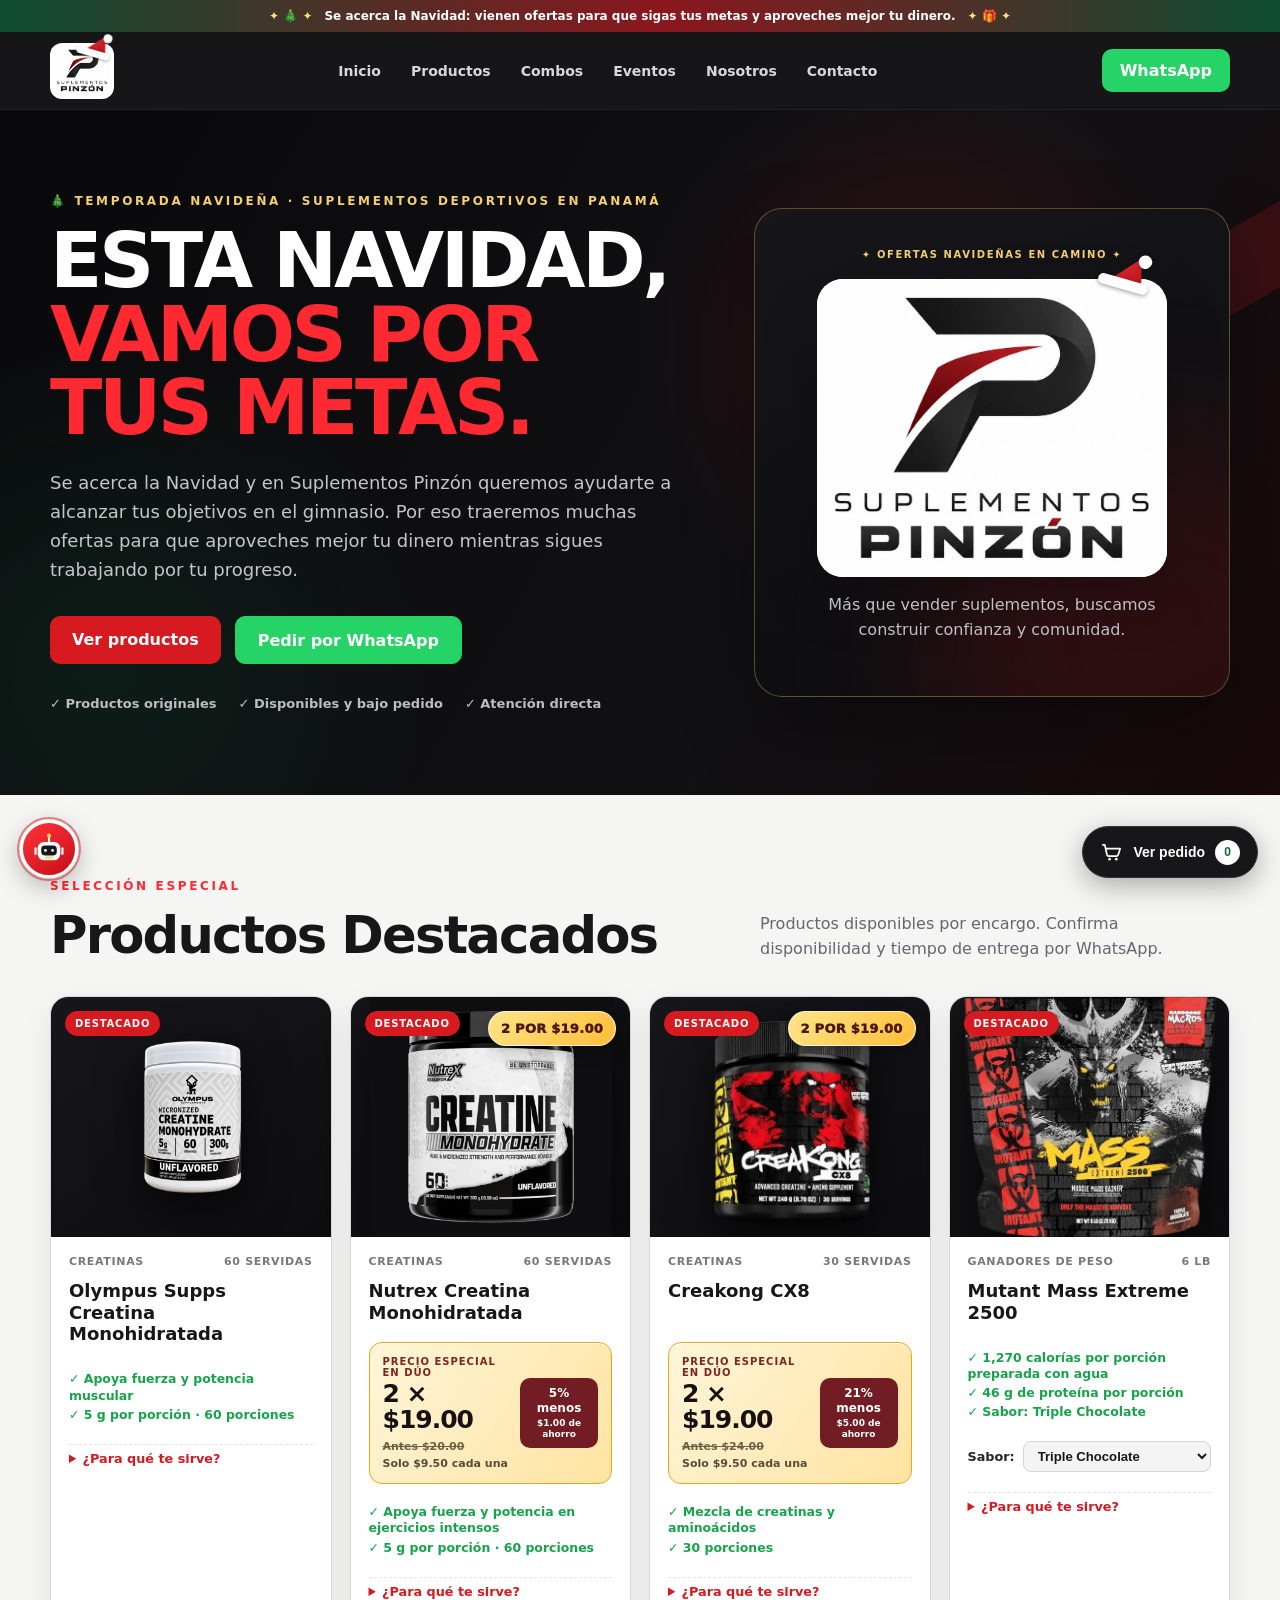
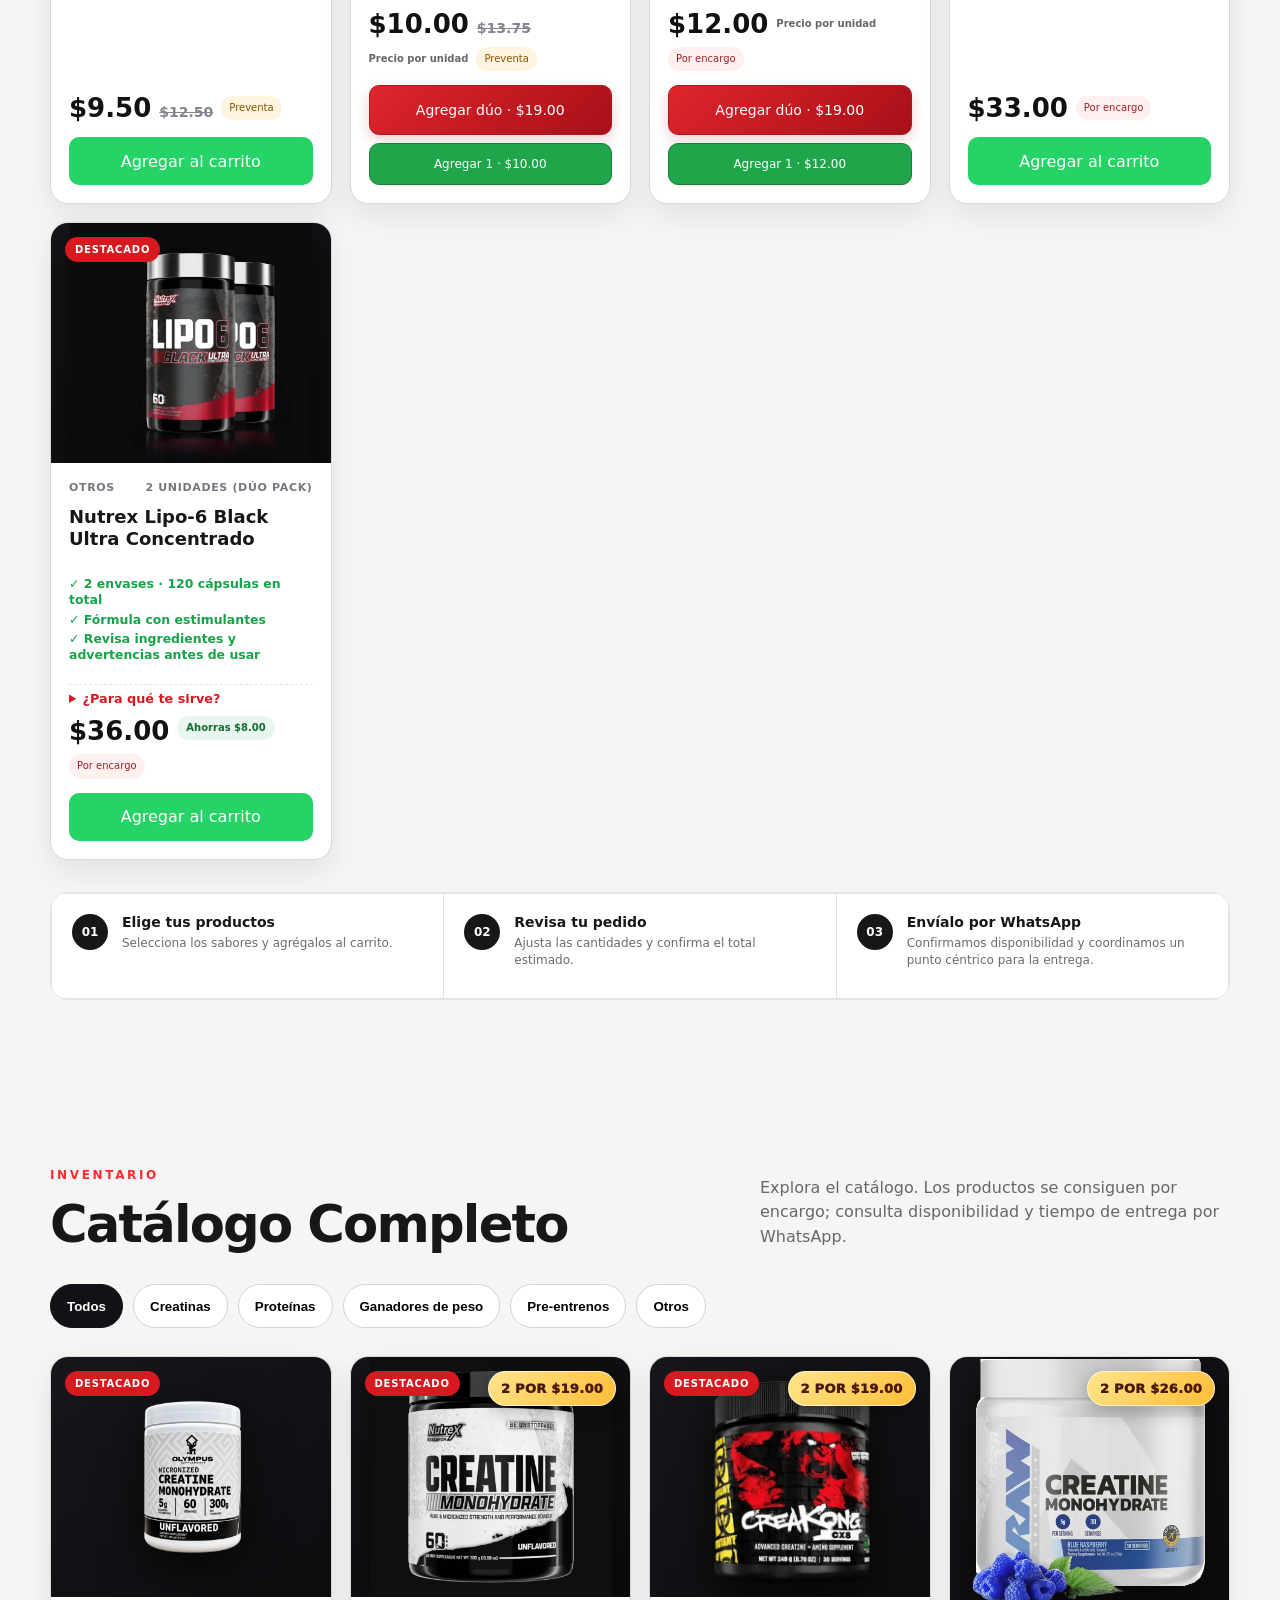
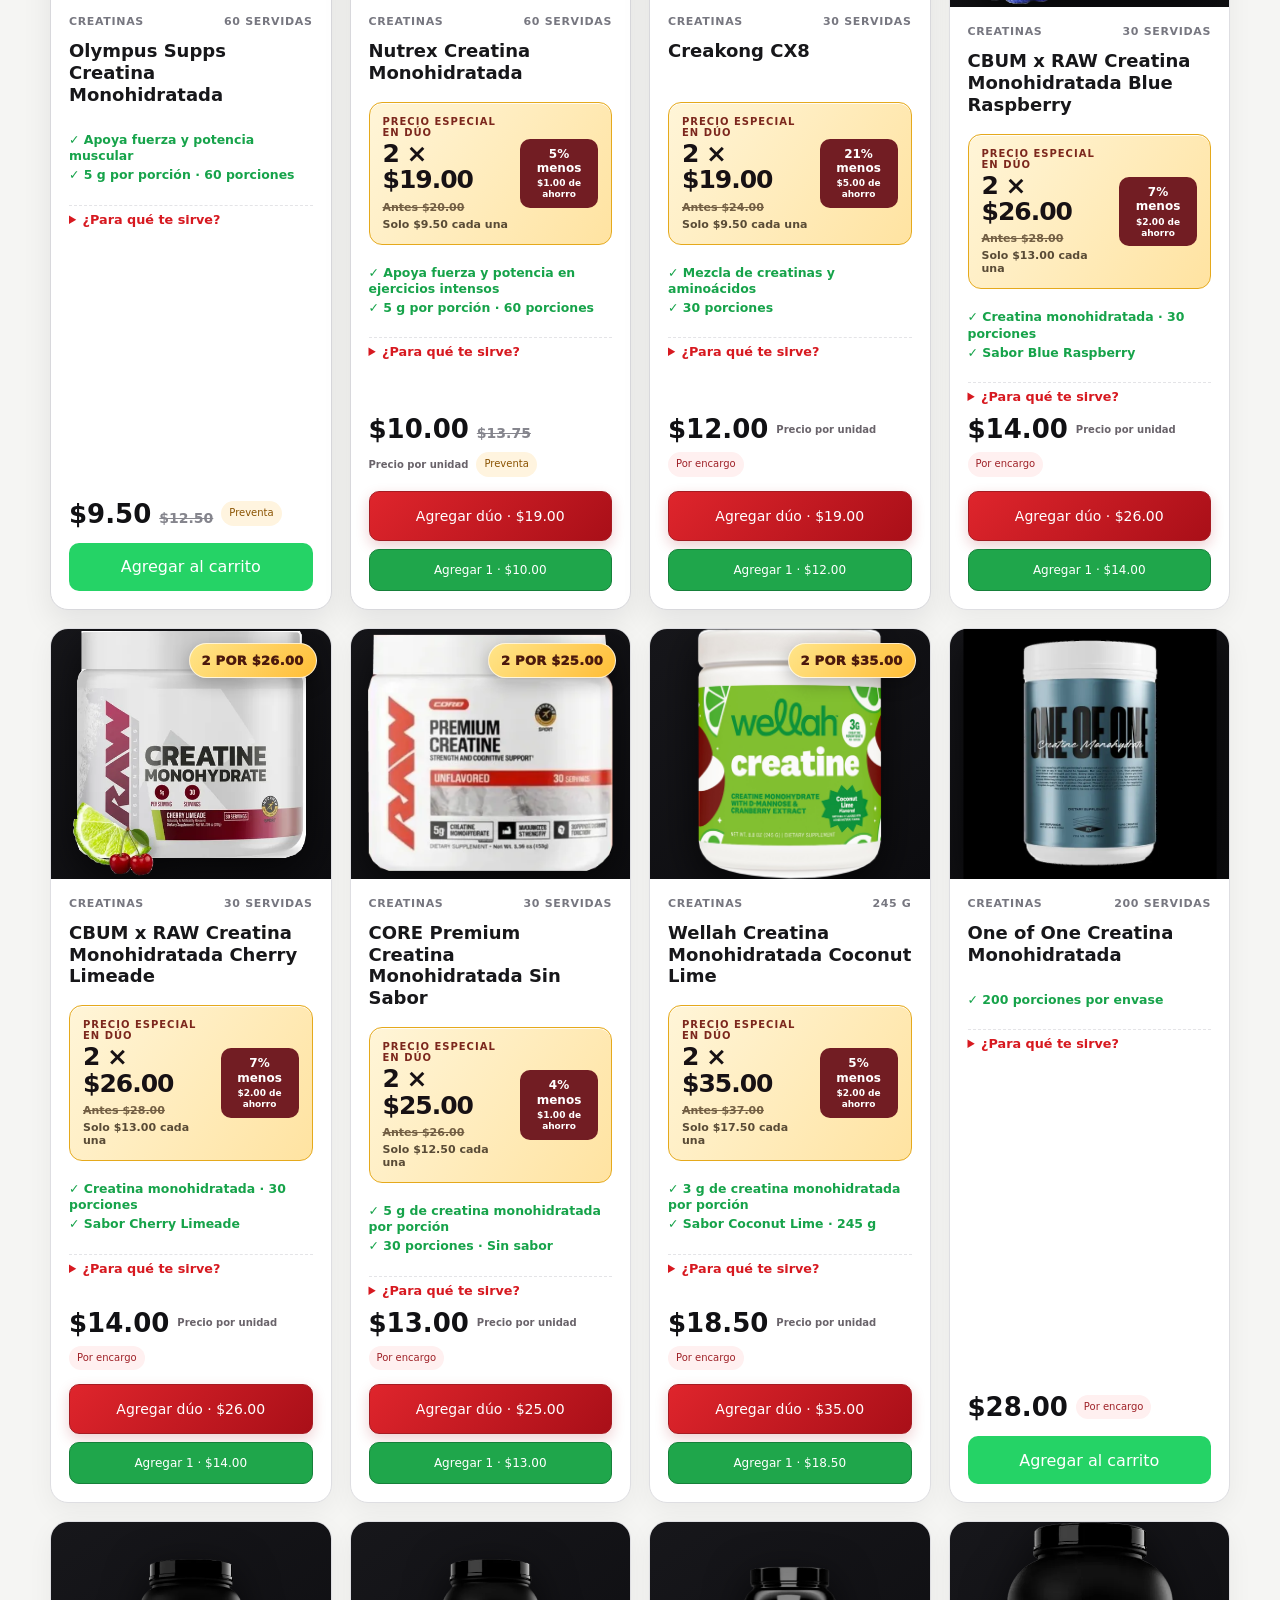
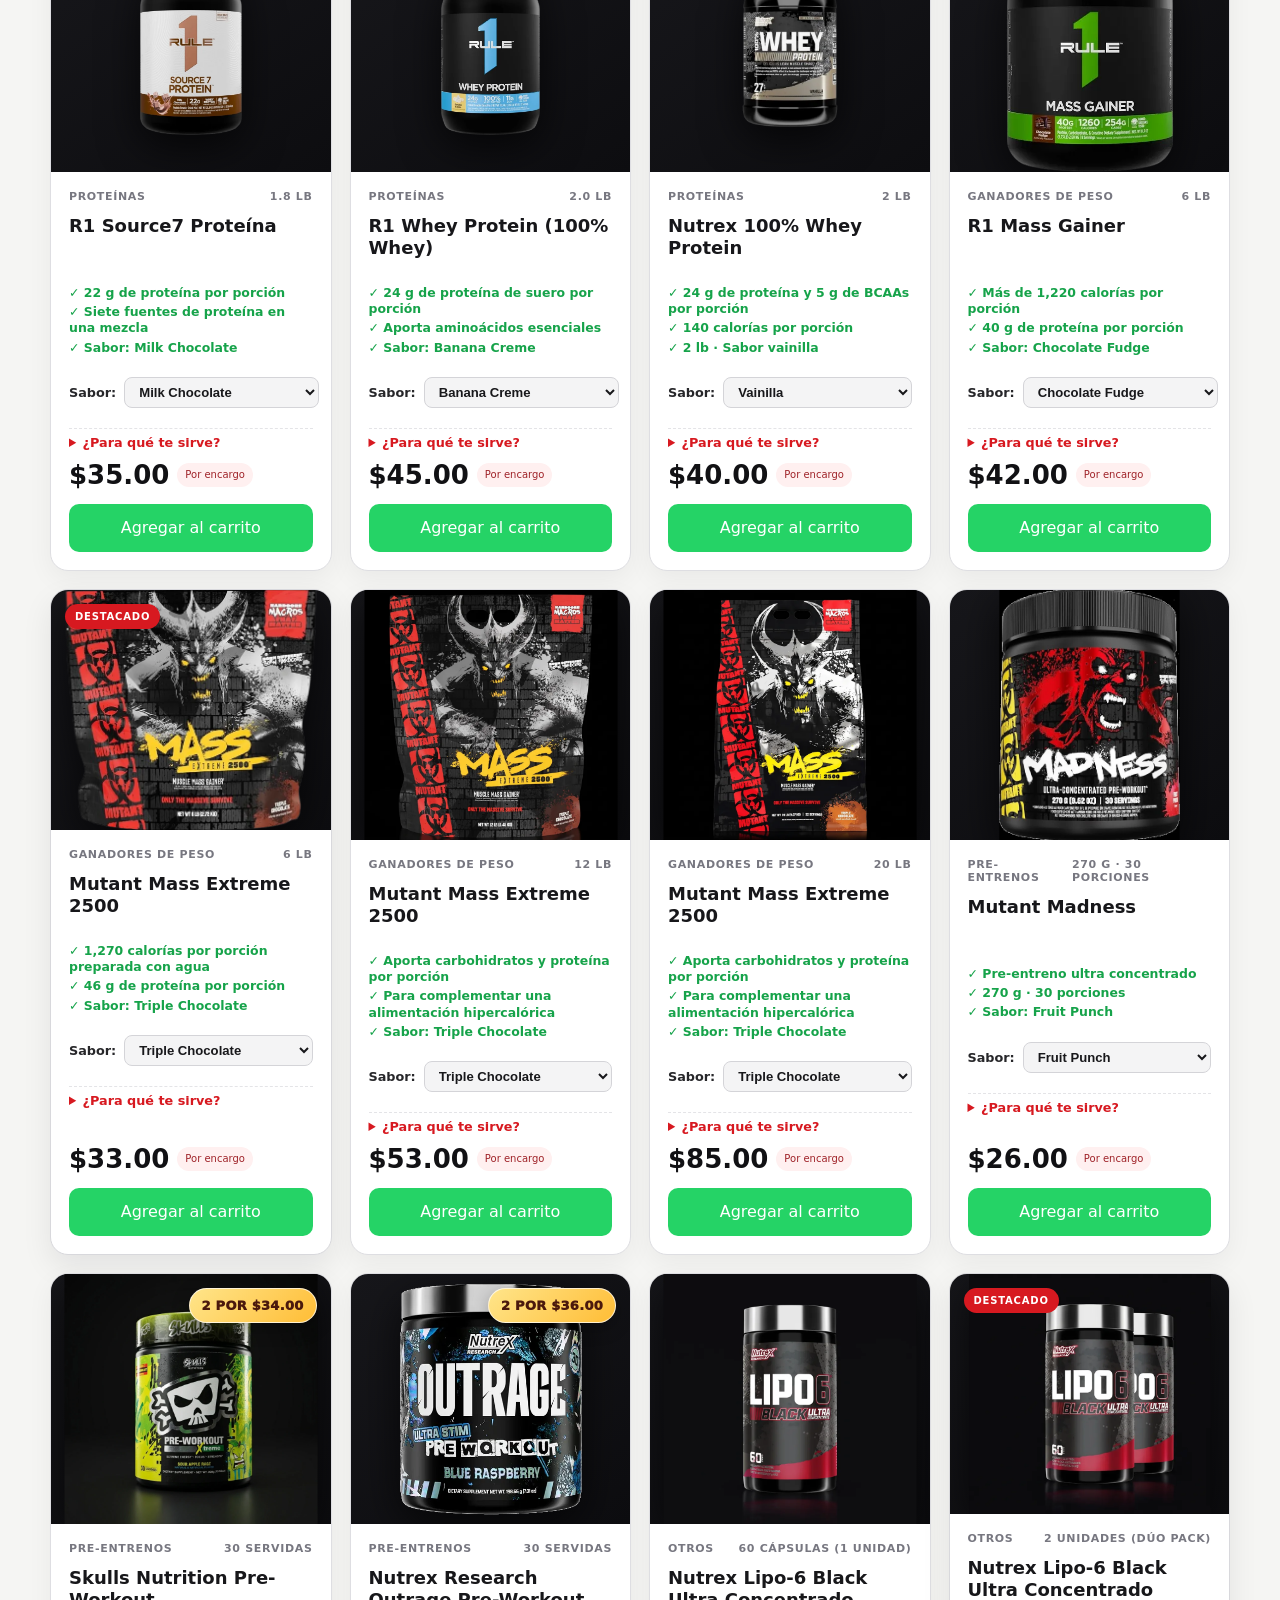
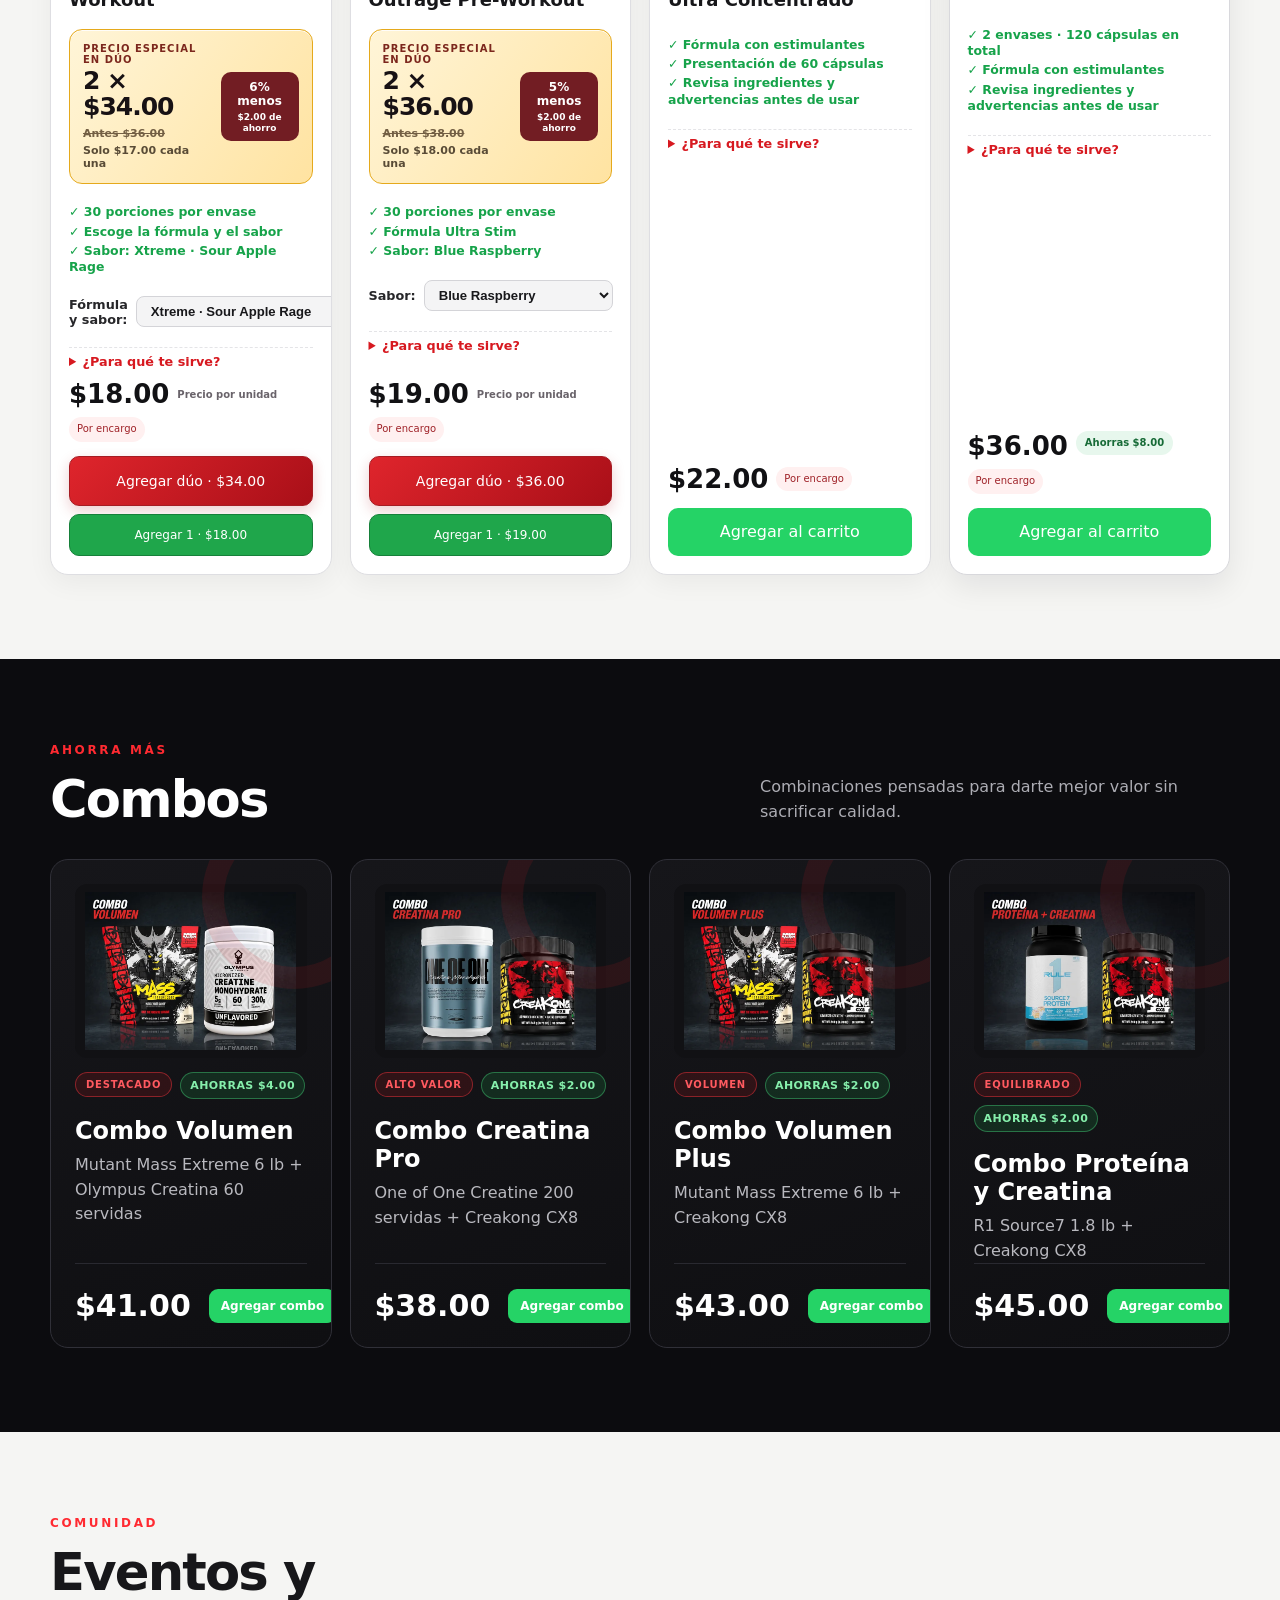
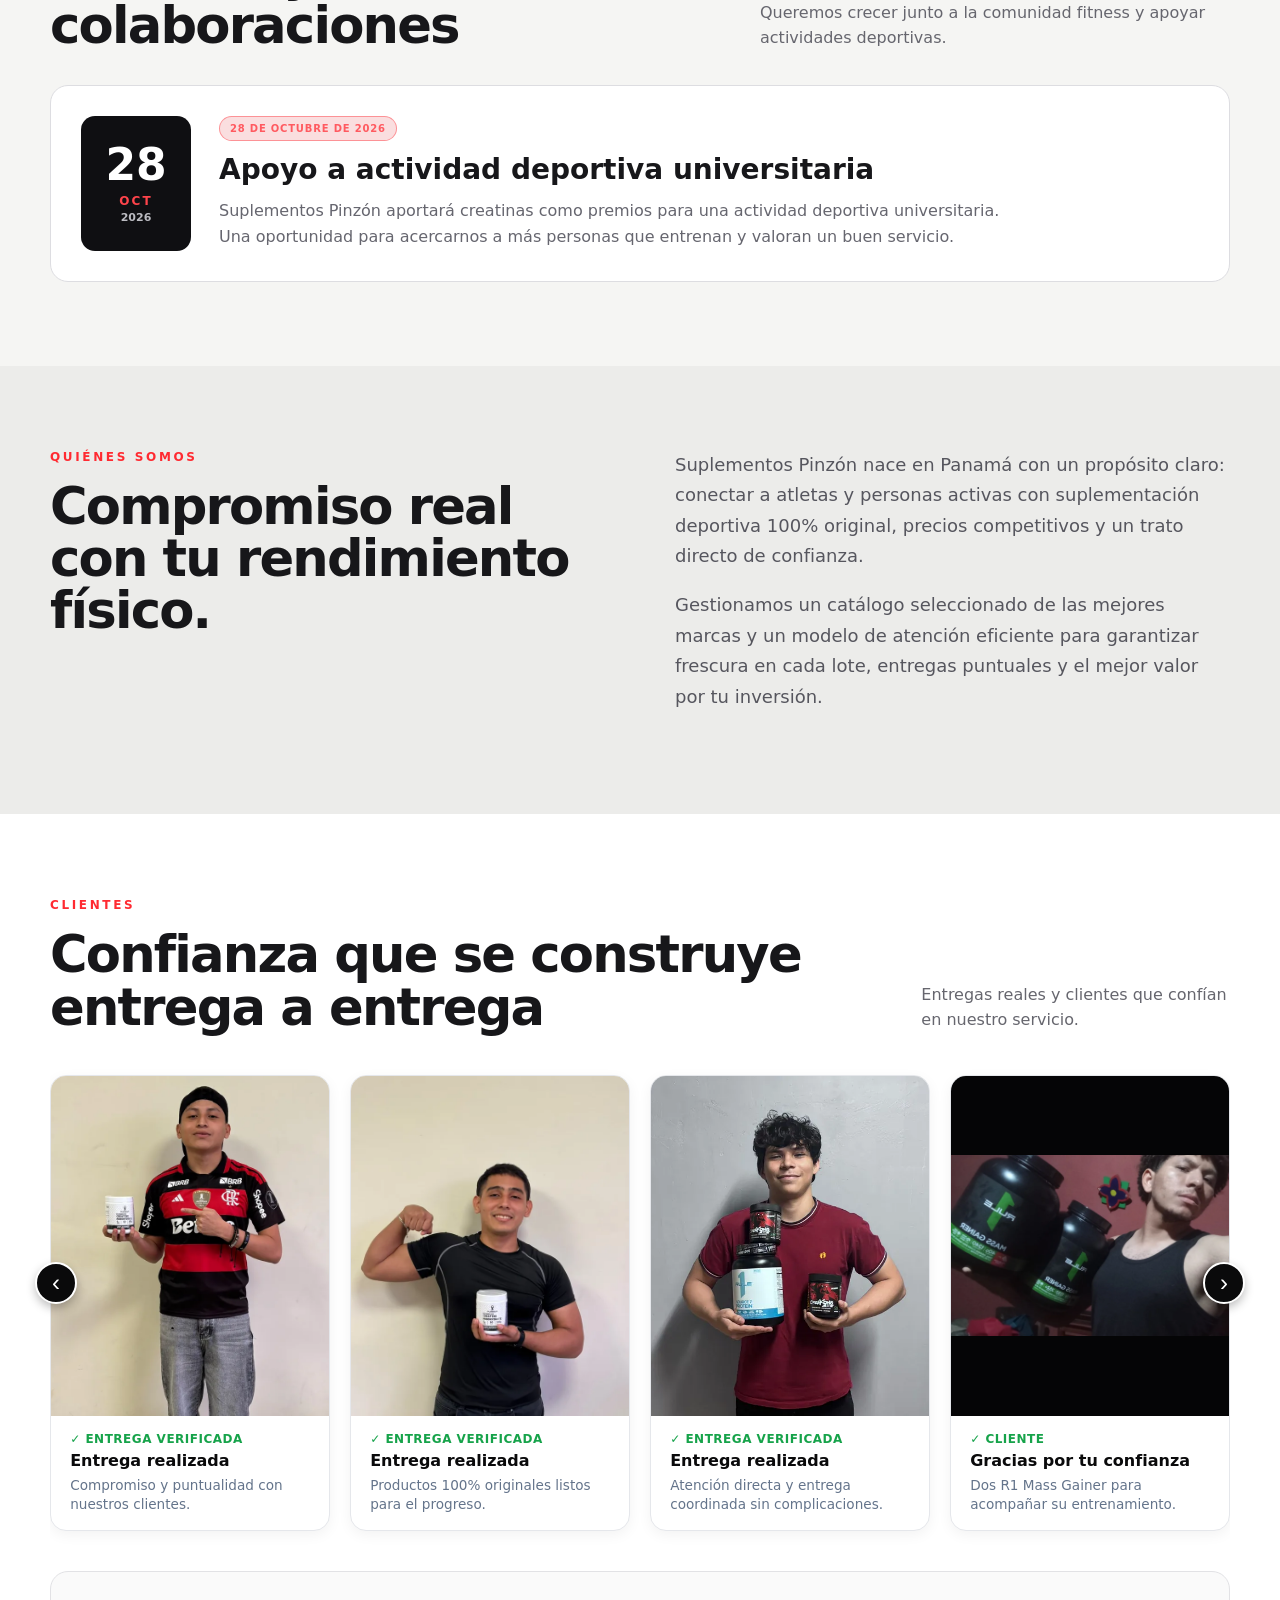
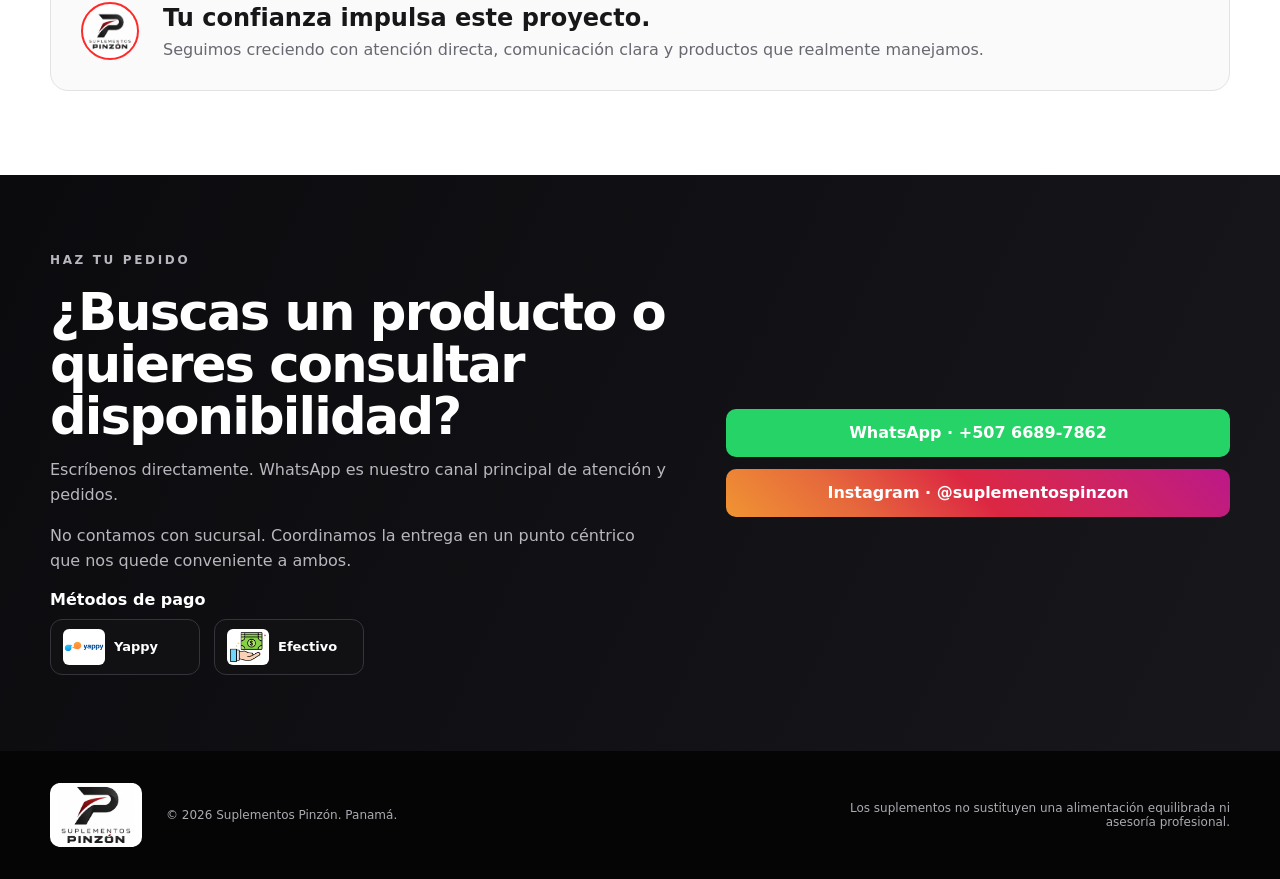
==== index.html @ 30744da6 "Navidad" ====
<!doctype html>
<html lang="es">
<head>
  <meta charset="utf-8" />
  <meta name="viewport" content="width=device-width, initial-scale=1" />
  <meta name="theme-color" content="#73151b" />
  <meta name="description" content="Suplementos Pinzón: creatinas, proteínas, ganadores de peso y suplementos deportivos en Panamá. Productos originales, disponibles y bajo pedido." />
  <title>Suplementos Pinzón | Panamá</title>
  <link rel="stylesheet" href="styles.css?v=71" />
</head>
<body>
  <div class="holiday-announcement">
    <span class="holiday-ornament" aria-hidden="true">✦ 🎄 ✦</span>
    <span>Se acerca la Navidad: vienen ofertas para que sigas tus metas y aproveches mejor tu dinero.</span>
    <span class="holiday-ornament" aria-hidden="true">✦ 🎁 ✦</span>
  </div>
  <header class="site-header">
    <a class="brand brand-logo" href="#inicio" aria-label="Suplementos Pinzón">
      <img src="assets/logo.webp" alt="Suplementos Pinzón" />
      <span class="santa-hat" aria-hidden="true"><span class="santa-hat-pom"></span></span>
    </a>
    <button class="menu-btn" id="menuBtn" aria-label="Abrir menú" aria-expanded="false">☰</button>
    <nav id="navMenu" class="nav-menu" aria-label="Navegación principal">
      <a href="#inicio">Inicio</a>
      <a href="#productos">Productos</a>
      <a href="#combos">Combos</a>
      <a href="#eventos">Eventos</a>
      <a href="#nosotros">Nosotros</a>
      <a href="#contacto">Contacto</a>
    </nav>
    <a class="header-cta" href="https://wa.me/50766897862?text=Hola%2C%20vi%20Suplementos%20Pinz%C3%B3n%20y%20quiero%20consultar%20disponibilidad%20y%20precios." target="_blank" rel="noopener">WhatsApp</a>
  </header>
  <button class="cart-fab" id="cartOpenBtn" type="button" aria-haspopup="dialog" aria-controls="cartDialog">
    <svg class="cart-icon" viewBox="0 0 24 24" aria-hidden="true" focusable="false">
      <path d="M3 4h2l2.2 10.1a2 2 0 0 0 2 1.6h7.9a2 2 0 0 0 1.9-1.4L21 8H6" fill="none" stroke="currentColor" stroke-width="1.8" stroke-linecap="round" stroke-linejoin="round"/>
      <circle cx="10" cy="19" r="1.4" fill="currentColor"/>
      <circle cx="17" cy="19" r="1.4" fill="currentColor"/>
    </svg>
    <span>Ver pedido</span>
    <span class="cart-count" id="cartCount" aria-live="polite">0</span>
  </button>
  <div class="welcome-bot" id="welcomeBot">
    <button class="welcome-bot-toggle" id="welcomeBotToggle" type="button" aria-label="Abrir saludo de Pinzón Bot" aria-controls="welcomeBotMessage" aria-expanded="false">
      <svg viewBox="0 0 48 48" aria-hidden="true" focusable="false">
        <path d="M24 7v6" fill="none" stroke="currentColor" stroke-width="3" stroke-linecap="round"/>
        <circle cx="24" cy="5" r="3" fill="#ffd64a"/>
        <rect x="8" y="14" width="32" height="26" rx="9" fill="currentColor"/>
        <rect x="13" y="19" width="22" height="14" rx="5" fill="#17171a"/>
        <circle cx="19" cy="26" r="2" fill="#fff"/>
        <circle cx="29" cy="26" r="2" fill="#fff"/>
        <path d="M19 36h10" fill="none" stroke="#ffd64a" stroke-width="2.5" stroke-linecap="round"/>
        <path d="M5 23v8M43 23v8" fill="none" stroke="currentColor" stroke-width="3" stroke-linecap="round"/>
      </svg>
    </button>
    <section class="welcome-bot-message" id="welcomeBotMessage" aria-labelledby="welcomeBotTitle" hidden>
      <button class="welcome-bot-close" id="welcomeBotClose" type="button" aria-label="Cerrar saludo">×</button>
      <p class="welcome-bot-label">Pinzón Bot · En línea</p>
      <div class="welcome-bot-conversation" id="welcomeBotConversation" aria-live="polite">
        <div id="welcomeBotIntro">
          <h2 id="welcomeBotTitle">¡Hola! Viniste al lugar indicado 🔥</h2>
          <p class="welcome-bot-question">¿Cuál es tu objetivo o qué suplemento te llama la atención?</p>
          <div class="welcome-bot-options" role="group" aria-label="Elige tu objetivo o el suplemento que te interesa">
            <button type="button" data-bot-category="Creatinas">⚡ Creatina Monohidratada</button>
            <button type="button" data-bot-category="Ganadores de peso">📈 Ganador de Peso</button>
            <button type="button" data-bot-category="Pre-entrenos">💥 Pre-Entreno</button>
            <button type="button" data-bot-category="Otros">🔥 Quemadores de Grasa</button>
            <button type="button" data-bot-category="Combos">📦 Combos / Promos</button>
          </div>
        </div>
        <div class="welcome-bot-answer" id="welcomeBotAnswer" hidden>
          <p class="welcome-bot-feedback" id="welcomeBotFeedback"></p>
          <div class="welcome-bot-recommendation">
            <span>RECOMENDACIÓN</span>
            <h3 id="welcomeBotProductName"></h3>
            <p id="welcomeBotProductSpecs"></p>
          </div>
          <button class="welcome-bot-cta" id="welcomeBotCta" type="button">Ver producto en catálogo</button>
          <a class="welcome-bot-secondary" id="welcomeBotWhatsapp" href="#" target="_blank" rel="noopener noreferrer">💬 Consultar asesoría por WhatsApp</a>
          <button class="welcome-bot-restart" id="welcomeBotRestart" type="button">← Elegir otra opción</button>
        </div>
      </div>
    </section>
  </div>

  <main>
    <section class="hero" id="inicio">
      <div class="hero-copy">
        <p class="eyebrow holiday-eyebrow">🎄 TEMPORADA NAVIDEÑA · SUPLEMENTOS DEPORTIVOS EN PANAMÁ</p>
        <h1>Esta Navidad, <span>vamos por tus metas.</span></h1>
        <p class="hero-text">Se acerca la Navidad y en Suplementos Pinzón queremos ayudarte a alcanzar tus objetivos en el gimnasio. Por eso traeremos muchas ofertas para que aproveches mejor tu dinero mientras sigues trabajando por tu progreso.</p>
        <div class="hero-actions">
          <a class="btn btn-primary" href="#productos">Ver productos</a>
          <a class="btn btn-secondary" href="https://wa.me/50766897862?text=Hola%2C%20vi%20Suplementos%20Pinz%C3%B3n%20y%20quiero%20consultar%20disponibilidad%20y%20precios." target="_blank" rel="noopener">Pedir por WhatsApp</a>
        </div>
        <div class="trust-row">
          <span>✓ Productos originales</span>
          <span>✓ Disponibles y bajo pedido</span>
          <span>✓ Atención directa</span>
        </div>
      </div>
      <div class="hero-card" aria-label="Identidad de Suplementos Pinzón">
        <div class="hero-glow"></div>
        <p class="holiday-card-badge">✦ OFERTAS NAVIDEÑAS EN CAMINO ✦</p>
        <div class="hero-logo-wrap">
          <img class="hero-logo" src="assets/logo.webp" alt="Logo oficial de Suplementos Pinzón" />
          <span class="santa-hat santa-hat--hero" aria-hidden="true"><span class="santa-hat-pom"></span></span>
        </div>
        <p>Más que vender suplementos, buscamos construir confianza y comunidad.</p>
      </div>
    </section>

    <section class="section" id="productos">
      <div class="section-head">
        <div>
          <p class="eyebrow">SELECCIÓN ESPECIAL</p>
          <h2>Productos Destacados</h2>
        </div>
        <p>Productos disponibles por encargo. Confirma disponibilidad y tiempo de entrega por WhatsApp.</p>
      </div>
      <div class="product-grid" id="featuredProductGrid" aria-label="Productos destacados"></div>
      <ol class="purchase-guide" aria-label="Cómo hacer un pedido">
        <li>
          <span>01</span>
          <div><strong>Elige tus productos</strong><small>Selecciona los sabores y agrégalos al carrito.</small></div>
        </li>
        <li>
          <span>02</span>
          <div><strong>Revisa tu pedido</strong><small>Ajusta las cantidades y confirma el total estimado.</small></div>
        </li>
        <li>
          <span>03</span>
          <div><strong>Envíalo por WhatsApp</strong><small>Confirmamos disponibilidad y coordinamos un punto céntrico para la entrega.</small></div>
        </li>
      </ol>
    </section>

    <section class="section" id="catalogo">
      <div class="section-head">
        <div>
          <p class="eyebrow">INVENTARIO</p>
          <h2>Catálogo Completo</h2>
        </div>
        <p>Explora el catálogo. Los productos se consiguen por encargo; consulta disponibilidad y tiempo de entrega por WhatsApp.</p>
      </div>
      <div class="filters" id="filters" aria-label="Filtros de productos"></div>
      <div class="product-grid" id="productGrid"></div>
    </section>

    <section class="section section-dark" id="combos">
      <div class="section-head light">
        <div>
          <p class="eyebrow">AHORRA MÁS</p>
          <h2>Combos</h2>
        </div>
        <p>Combinaciones pensadas para darte mejor valor sin sacrificar calidad.</p>
      </div>
      <div class="combo-grid" id="comboGrid"></div>
    </section>

    <section class="section" id="eventos">
      <div class="section-head">
        <div>
          <p class="eyebrow">COMUNIDAD</p>
          <h2>Eventos y colaboraciones</h2>
        </div>
        <p>Queremos crecer junto a la comunidad fitness y apoyar actividades deportivas.</p>
      </div>
      <article class="event-card">
        <time class="event-date" datetime="2026-10-28"><strong>28</strong><span>OCT</span><small>2026</small></time>
        <div>
          <span class="tag">28 de octubre de 2026</span>
          <h3>Apoyo a actividad deportiva universitaria</h3>
          <p>Suplementos Pinzón aportará creatinas como premios para una actividad deportiva universitaria. Una oportunidad para acercarnos a más personas que entrenan y valoran un buen servicio.</p>
        </div>
      </article>
    </section>

    <section class="section section-split" id="nosotros">
      <div>
        <p class="eyebrow">QUIÉNES SOMOS</p>
        <h2>Compromiso real con tu rendimiento físico.</h2>
      </div>
      <div class="about-copy">
        <p>Suplementos Pinzón nace en Panamá con un propósito claro: conectar a atletas y personas activas con suplementación deportiva 100% original, precios competitivos y un trato directo de confianza.</p>
        <p>Gestionamos un catálogo seleccionado de las mejores marcas y un modelo de atención eficiente para garantizar frescura en cada lote, entregas puntuales y el mejor valor por tu inversión.</p>
      </div>
    </section>

    <!-- SECCIÓN CLIENTES CON CARRUSEL -->
    <section class="section clients-section" id="clientes">
      <div class="section-head">
        <div>
          <p class="eyebrow">CLIENTES</p>
          <h2>Confianza que se construye entrega a entrega</h2>
        </div>
        <p>Entregas reales y clientes que confían en nuestro servicio.</p>
      </div>

      <div class="carousel-wrapper">
        <button class="carousel-nav-btn prev" id="prevClientBtn" aria-label="Anterior">‹</button>
        
        <div class="carousel-track" id="clientsTrack">
          <!-- Tarjeta 1 -->
          <article class="client-card">
            <div class="client-card-img">
              <img src="assets/optimized/clientes/chanap.webp" alt="Entrega a cliente" loading="lazy" decoding="async" />
            </div>
            <div class="client-card-content">
              <span class="client-verified">✓ Entrega verificada</span>
              <p class="client-name">Entrega realizada</p>
              <p class="client-caption">Compromiso y puntualidad con nuestros clientes.</p>
            </div>
          </article>

          <!-- Tarjeta 2 -->
          <article class="client-card">
            <div class="client-card-img">
              <img src="assets/optimized/clientes/cans.webp" alt="Entrega a cliente" loading="lazy" decoding="async" />
            </div>
            <div class="client-card-content">
              <span class="client-verified">✓ Entrega verificada</span>
              <p class="client-name">Entrega realizada</p>
              <p class="client-caption">Productos 100% originales listos para el progreso.</p>
            </div>
          </article>

          <!-- Tarjeta 3 -->
          <article class="client-card">
            <div class="client-card-img">
              <img src="assets/optimized/clientes/ricard.webp" alt="Entrega a cliente" loading="lazy" decoding="async" />
            </div>
            <div class="client-card-content">
              <span class="client-verified">✓ Entrega verificada</span>
              <p class="client-name">Entrega realizada</p>
              <p class="client-caption">Atención directa y entrega coordinada sin complicaciones.</p>
            </div>
          </article>

          <article class="client-card">
            <div class="client-card-img client-card-img--landscape">
              <img src="assets/optimized/clientes/cliente-r1-mass-gainer.webp" alt="Cliente mostrando dos envases de R1 Mass Gainer" loading="lazy" decoding="async" />
            </div>
            <div class="client-card-content">
              <span class="client-verified">✓ Cliente</span>
              <p class="client-name">Gracias por tu confianza</p>
              <p class="client-caption">Dos R1 Mass Gainer para acompañar su entrenamiento.</p>
            </div>
          </article>

          <article class="client-card">
            <div class="client-card-img">
              <img src="assets/optimized/clientes/cliente-creatina.webp" alt="Cliente sosteniendo un envase de creatina monohidratada" loading="lazy" decoding="async" />
            </div>
            <div class="client-card-content">
              <span class="client-verified">✓ Cliente</span>
              <p class="client-name">Gracias por tu confianza</p>
              <p class="client-caption">Nutrex 60 serv entregada ✅📦</p>
            </div>
          </article>

          <article class="client-card">
            <div class="client-card-img">
              <img src="assets/optimized/clientes/cliente-entrega-2026-01.jpg" alt="Cliente mostrando su suplemento de creatina" loading="lazy" decoding="async" />
            </div>
            <div class="client-card-content">
              <span class="client-verified">✓ Cliente</span>
              <p class="client-name">Gracias por tu confianza</p>
              <p class="client-caption">Un suplemento más para acompañar su entrenamiento.</p>
            </div>
          </article>

          <article class="client-card">
            <div class="client-card-img">
              <img src="assets/optimized/clientes/cliente-entrega-2026-02.jpg" alt="Cliente mostrando su envase de creatina monohidratada" loading="lazy" decoding="async" />
            </div>
            <div class="client-card-content">
              <span class="client-verified">✓ Cliente</span>
              <p class="client-name">Gracias por tu confianza</p>
              <p class="client-caption">Seguimos creciendo entrega a entrega.</p>
            </div>
          </article>

          <article class="client-card">
            <div class="client-card-img">
              <img src="assets/optimized/clientes/cliente-entrega-2026-03.jpg" alt="Cliente mostrando dos envases de suplemento" loading="lazy" decoding="async" />
            </div>
            <div class="client-card-content">
              <span class="client-verified">✓ Cliente</span>
              <p class="client-name">Gracias por tu confianza</p>
              <p class="client-caption">Entrega realizada con éxito.</p>
            </div>
          </article>

          <article class="client-card">
            <div class="client-card-img">
              <img src="assets/optimized/clientes/cliente-entrega-2026-04.jpg" alt="Cliente mostrando un envase de creatina" loading="lazy" decoding="async" />
            </div>
            <div class="client-card-content">
              <span class="client-verified">✓ Cliente</span>
              <p class="client-name">Gracias por tu confianza</p>
              <p class="client-caption">Un paso más hacia sus objetivos de entrenamiento.</p>
            </div>
          </article>
        </div>

        <button class="carousel-nav-btn next" id="nextClientBtn" aria-label="Siguiente">›</button>
      </div>

      <div class="client-placeholder" style="margin-top: 1.5rem;">
        <div style="width: 58px; height: 58px; min-width: 58px; max-width: 58px; border-radius: 50%; border: 2px solid #ff2a2a; background: #ffffff; display: flex; align-items: center; justify-content: center; overflow: hidden; flex-shrink: 0; box-sizing: border-box;">
          <img src="assets/logo.webp" alt="Logo" style="width: 100%; height: 100%; object-fit: contain; padding: 4px; display: block;">
        </div>
        <div>
          <h3>Tu confianza impulsa este proyecto.</h3>
          <p>Seguimos creciendo con atención directa, comunicación clara y productos que realmente manejamos.</p>
        </div>
      </div>
    </section>

    <section class="contact-section" id="contacto">
      <div>
        <p class="eyebrow">HAZ TU PEDIDO</p>
        <h2>¿Buscas un producto o quieres consultar disponibilidad?</h2>
        <p>Escríbenos directamente. WhatsApp es nuestro canal principal de atención y pedidos.</p>
        <p class="delivery-info">No contamos con sucursal. Coordinamos la entrega en un punto céntrico que nos quede conveniente a ambos.</p>
        <div class="payment-methods">
          <strong>Métodos de pago</strong>
          <div class="payment-method-list">
            <div class="payment-method">
              <img src="assets/optimized/pagos/yappy.webp" alt="Yappy" loading="lazy" decoding="async" />
              <span>Yappy</span>
            </div>
            <div class="payment-method">
              <img src="assets/optimized/pagos/efectivo.webp" alt="Efectivo" loading="lazy" decoding="async" />
              <span>Efectivo</span>
            </div>
          </div>
        </div>
      </div>
      <div class="contact-actions">
        <a class="btn btn-whatsapp" href="https://wa.me/50766897862?text=Hola%2C%20vi%20Suplementos%20Pinz%C3%B3n%20y%20quiero%20consultar%20disponibilidad%20y%20precios." target="_blank" rel="noopener">WhatsApp · +507 6689-7862</a>
        <a class="btn btn-instagram" href="https://www.instagram.com/suplementospinzon/" target="_blank" rel="noopener">Instagram · @suplementospinzon</a>
      </div>
    </section>
  </main>

  <dialog class="cart-dialog" id="cartDialog" aria-labelledby="cartTitle">
    <div class="cart-panel">
      <header class="cart-header">
        <div>
          <p class="eyebrow">TU COMPRA</p>
          <h2 id="cartTitle">Arma tu pedido</h2>
        </div>
        <button class="cart-close" id="cartCloseBtn" type="button" aria-label="Cerrar carrito">×</button>
      </header>
      <div class="cart-items" id="cartItems" aria-live="polite"></div>
      <footer class="cart-footer">
        <div class="cart-total-row">
          <span>Total estimado</span>
          <strong id="cartTotal">$0.00</strong>
        </div>
        <p>La disponibilidad y entrega se confirman por WhatsApp.</p>
        <a class="cart-checkout" id="cartCheckout" target="_blank" rel="noopener noreferrer" aria-disabled="true" tabindex="-1">Enviar pedido por WhatsApp</a>
      </footer>
    </div>
  </dialog>

  <footer>
    <img class="footer-logo" src="assets/logo.webp" alt="Suplementos Pinzón" />
    <p>© <span id="year"></span> Suplementos Pinzón. Panamá.</p>
    <p class="footer-note">Los suplementos no sustituyen una alimentación equilibrada ni asesoría profesional.</p>
  </footer>

  <script src="data.js?v=76"></script>
  <script src="app.js?v=71"></script>
</body>
</html>
---- styles.css ----
:root{--bg:#09090b;--panel:#111114;--soft:#17171b;--text:#f5f5f5;--muted:#a8a8b0;--red:#d71920;--red2:#ff2a31;--line:#2a2a31;--white:#fff;--max:1180px}
*{box-sizing:border-box}html{scroll-behavior:smooth}body{margin:0;font-family:Inter,ui-sans-serif,system-ui,-apple-system,Segoe UI,Roboto,Arial,sans-serif;background:#f5f5f3;color:#17171a}a{text-decoration:none;color:inherit}img{display:block;max-width:100%}
.site-header{position:sticky;top:0;z-index:50;height:78px;background:rgba(8,8,10,.94);backdrop-filter:blur(14px);border-bottom:1px solid #202026;display:grid;grid-template-columns:auto 1fr auto;align-items:center;gap:28px;padding:0 max(24px,calc((100vw - var(--max))/2))}
.brand{width:132px;height:58px;display:flex;align-items:center;overflow:hidden;border-radius:12px;background:#fff}.brand img{width:100%;height:100%;object-fit:cover}.nav-menu{display:flex;justify-content:center;gap:30px;color:#d8d8dc;font-size:14px;font-weight:700}.nav-menu a{position:relative;padding:10px 0}.nav-menu a:after{content:"";position:absolute;left:0;right:100%;bottom:4px;height:2px;background:var(--red);transition:.2s}.nav-menu a:hover:after{right:0}.header-cta{background:var(--red);color:#fff;font-weight:800;border-radius:10px;padding:12px 18px}.header-cta:hover,.btn-primary:hover{background:#ef242b}.menu-btn{display:none;background:none;border:1px solid #3b3b43;color:#fff;border-radius:8px;padding:8px 10px;font-size:20px}
.hero{min-height:620px;background:radial-gradient(circle at 72% 35%,rgba(215,25,32,.18),transparent 28%),linear-gradient(120deg,#09090b 0%,#111114 62%,#18090b 100%);color:#fff;display:grid;grid-template-columns:1.15fr .85fr;gap:60px;align-items:center;padding:84px max(24px,calc((100vw - var(--max))/2));position:relative;overflow:hidden}.hero:before{content:"";position:absolute;right:-120px;top:-120px;width:420px;height:850px;background:linear-gradient(145deg,transparent 35%,rgba(215,25,32,.18) 35% 43%,transparent 43%);transform:rotate(5deg)}
.hero:before{pointer-events:none;animation:hero-shift 16s ease-in-out infinite alternate}
.eyebrow{font-size:12px;letter-spacing:.22em;font-weight:900;color:var(--red2);margin:0 0 16px}.hero h1{font-size:clamp(46px,6vw,78px);line-height:.96;letter-spacing:-.045em;max-width:820px;margin:0 0 24px;text-transform:uppercase}.hero h1 span{color:var(--red2)}.hero-text{font-size:18px;line-height:1.6;color:#c5c5ca;max-width:650px}.hero-actions{display:flex;gap:14px;flex-wrap:wrap;margin:32px 0}.btn{display:inline-flex;align-items:center;justify-content:center;min-height:48px;padding:0 22px;border-radius:10px;font-weight:900;transition:.2s}.btn-primary{background:var(--red);color:#fff}.btn-secondary{border:1px solid #55555f;color:#fff;background:#0c0c0f}.btn-secondary:hover{border-color:#fff}.trust-row{display:flex;gap:22px;flex-wrap:wrap;color:#bcbcc2;font-size:13px;font-weight:700}
.hero-card{min-height:390px;border:1px solid #2c2c33;border-radius:28px;background:linear-gradient(160deg,#17171b,#0b0b0d);display:flex;flex-direction:column;align-items:center;justify-content:center;padding:38px;position:relative;overflow:hidden;box-shadow:0 30px 70px rgba(0,0,0,.35)}.hero-card img{width:min(360px,78%);border-radius:26px;position:relative;z-index:2}.hero-card p{max-width:420px;text-align:center;color:#bfbfc5;line-height:1.55;position:relative;z-index:2}.hero-glow{position:absolute;width:420px;height:420px;border-radius:50%;background:rgba(215,25,32,.16);filter:blur(70px);right:-120px;bottom:-160px}
.section{padding:84px max(24px,calc((100vw - var(--max))/2))}.section-head{display:flex;align-items:flex-end;justify-content:space-between;gap:40px;margin-bottom:34px}.section-head h2,.section-split h2,.contact-section h2{font-size:clamp(34px,4vw,54px);line-height:1.02;margin:0;letter-spacing:-.035em}.section-head>p{max-width:470px;color:#66666e;line-height:1.55;margin:0}.filters{display:flex;flex-wrap:wrap;gap:10px;margin-bottom:28px}.filter-btn{border:1px solid #d4d4d8;background:#fff;border-radius:999px;padding:10px 16px;font-weight:800;cursor:pointer}.filter-btn.active{background:#121216;color:#fff;border-color:#121216}
.product-grid{display:grid;grid-template-columns:repeat(4,1fr);gap:18px}.product-card{background:#fff;border:1px solid #dedee2;border-radius:18px;overflow:hidden;display:flex;flex-direction:column;transition:.2s;box-shadow:0 8px 26px rgba(0,0,0,.05)}.product-card:hover{transform:translateY(-4px);box-shadow:0 16px 36px rgba(0,0,0,.09)}
.product-info{padding:18px;display:flex;flex-direction:column;flex:1}.product-meta{display:flex;justify-content:space-between;gap:10px;color:#777780;font-size:11px;font-weight:800;text-transform:uppercase;letter-spacing:.06em}.product-info h3{font-size:18px;line-height:1.22;margin:12px 0 18px;min-height:44px}.price-row{display:flex;align-items:flex-end;justify-content:space-between;gap:12px;margin-top:auto;margin-bottom:14px}.price-row strong{font-size:26px;color:#111114}.price-row small{font-size:10px;color:#777780;text-align:right;max-width:110px}.price-values{display:flex;align-items:baseline;flex-wrap:wrap;gap:8px}.price-row .original-price{font-size:14px;font-weight:600;color:#85858d;text-decoration:line-through;white-space:nowrap}

/* BOTONES DE CONSULTA WHATSAPP EN LAS TARJETAS */
.card-btn{background:#25d366;color:#fff;font-weight:800;border-radius:10px;padding:12px 18px;text-align:center;font-size:13px;transition:background .2s,transform .2s;display:block}
.card-btn:hover{background:#1ebc59;transform:translateY(-1px);color:#fff}
.add-to-cart-btn{border:0;font:inherit;cursor:pointer}
.card-btn.add-to-cart-btn{width:100%}
.product-card .card-btn.add-to-cart-btn:disabled{background:#a1a1aa;color:#fff;cursor:not-allowed;opacity:.78;transform:none}
.combo-bottom .add-to-cart-btn{padding:10px 12px;border-radius:9px;background:#25d366;color:#fff;font-size:12px;font-weight:800;white-space:nowrap}
.combo-bottom .add-to-cart-btn:hover{background:#1ebc59}

.cart-fab{position:fixed;right:22px;bottom:22px;z-index:60;display:flex;align-items:center;gap:10px;min-height:52px;padding:0 17px;border:1px solid #34343b;border-radius:999px;background:#17171a;color:#fff;font-size:14px;font-weight:900;box-shadow:0 8px 28px rgba(0,0,0,.3);cursor:pointer;transition:transform .2s,background .2s,border-color .2s}
.cart-fab:hover{background:#29292f;border-color:#55555f;transform:translateY(-2px)}
.cart-fab.is-updated{animation:cart-pop .38s cubic-bezier(.2,.8,.2,1)}
.cart-icon{width:23px;height:23px;flex:0 0 23px}
.cart-fab:hover .cart-icon,.cart-fab.is-updated .cart-icon{animation:cart-icon-move .55s ease-in-out}
.cart-count{display:grid;place-items:center;min-width:25px;height:25px;padding:0 6px;border-radius:999px;background:#fff;color:#146b35;font-size:12px}

.welcome-bot{position:fixed;left:20px;bottom:22px;z-index:59;display:flex;align-items:flex-end;gap:12px}
.welcome-bot-toggle{position:relative;display:grid;place-items:center;width:58px;height:58px;flex:0 0 58px;border:3px solid #fff;border-radius:50%;background:linear-gradient(145deg,#ff343a,#c60e16);color:#fff;box-shadow:0 8px 26px rgba(0,0,0,.28);cursor:pointer;transition:transform .2s ease,box-shadow .2s ease}
.welcome-bot-toggle:hover{transform:translateY(-3px) rotate(-5deg);box-shadow:0 12px 30px rgba(0,0,0,.32)}
.welcome-bot-toggle svg{width:34px;height:34px}
.welcome-bot-toggle::after{position:absolute;inset:-6px;border:2px solid rgba(215,25,32,.5);border-radius:50%;content:"";animation:bot-pulse 2.4s ease-out infinite}
.welcome-bot-message{position:relative;width:min(340px,calc(100vw - 112px));max-height:min(72vh,560px);overflow-y:auto;overscroll-behavior:contain;margin-bottom:68px;padding:17px 18px 16px;border:1px solid #e4e4e7;border-radius:18px;background:#fff;color:#17171a;box-shadow:0 12px 36px rgba(0,0,0,.2);animation:bot-pop-in .42s cubic-bezier(.2,.8,.2,1) both}
.welcome-bot-message[hidden]{display:none}
.welcome-bot-message::after{position:absolute;left:20px;bottom:-8px;width:14px;height:14px;border-right:1px solid #e4e4e7;border-bottom:1px solid #e4e4e7;background:#fff;content:"";transform:rotate(45deg)}
.welcome-bot-label{display:flex;align-items:center;gap:7px;margin:0 26px 8px 0;color:#ba161c;font-size:10px;font-weight:900;letter-spacing:.12em;text-transform:uppercase}
.welcome-bot-label::before{width:7px;height:7px;border-radius:50%;background:#25d366;content:""}
.welcome-bot-message h2{margin:0 24px 6px 0;font-size:17px;line-height:1.2}
.welcome-bot-message p:not(.welcome-bot-label){margin:0 0 13px;color:#5d5d65;font-size:13px;line-height:1.45}
.welcome-bot-cta{display:inline-flex;align-items:center;justify-content:center;min-height:38px;padding:0 13px;border-radius:9px;background:#17171a;color:#fff;font-size:12px;font-weight:800;transition:background .18s ease,transform .18s ease}
.welcome-bot-cta:hover{background:#d71920;color:#fff;transform:translateY(-1px)}
.welcome-bot-options{display:grid;gap:7px}
.welcome-bot-options[hidden],.welcome-bot-answer[hidden]{display:none}
.welcome-bot-options button{min-height:38px;padding:8px 11px;border:1px solid #dedee2;border-radius:9px;background:#fafafa;color:#222228;font:inherit;font-size:12px;font-weight:750;text-align:left;cursor:pointer;transition:background .18s ease,border-color .18s ease,transform .18s ease}
.welcome-bot-options:not([hidden]) button{animation:bot-option-in .36s ease-out both}
.welcome-bot-options:not([hidden]) button:nth-child(2){animation-delay:.05s}
.welcome-bot-options:not([hidden]) button:nth-child(3){animation-delay:.1s}
.welcome-bot-options:not([hidden]) button:nth-child(4){animation-delay:.15s}
.welcome-bot-options:not([hidden]) button:nth-child(5){animation-delay:.2s}
.welcome-bot-options button:hover{transform:translateX(3px);border-color:#d71920;background:#fff5f5}
.welcome-bot-answer>p{margin:0 0 12px;color:#5d5d65;font-size:13px;line-height:1.45}
.welcome-bot-answer.is-animated{animation:bot-answer-in .38s cubic-bezier(.2,.8,.2,1) both}
.welcome-bot-recommendation{margin:0 0 12px;padding:11px 12px;border:1px solid #e7e7eb;border-radius:11px;background:#f8f8f9}
.welcome-bot-recommendation span{color:#ba161c;font-size:9px;font-weight:900;letter-spacing:.1em}
.welcome-bot-recommendation h3{margin:5px 0;font-size:14px;line-height:1.3}
.welcome-bot-recommendation p{margin:0;color:#5d5d65;font-size:12px;line-height:1.4}
.welcome-bot-answer .welcome-bot-cta,.welcome-bot-secondary{display:flex;width:100%;min-height:40px;align-items:center;justify-content:center;padding:9px 11px;border:0;border-radius:9px;background:#17171a;color:#fff;font-size:12px;font-weight:800;text-align:center;cursor:pointer;transition:background .18s ease,transform .18s ease}
.welcome-bot-answer .welcome-bot-cta:hover{background:#d71920;color:#fff;transform:translateY(-1px)}
.welcome-bot-secondary{margin-top:7px;background:#25d366;color:#fff}
.welcome-bot-secondary:hover{background:#1ebc59;color:#fff}
.bot-recommendation-highlight{outline:3px solid #d71920;outline-offset:4px;animation:bot-card-highlight 1s ease-in-out 2}
.welcome-bot-message :focus-visible{outline:3px solid #d71920;outline-offset:2px}
.welcome-bot-restart{display:block;margin-top:8px;padding:5px 0;border:0;background:transparent;color:#696971;font:inherit;font-size:11px;text-decoration:underline;cursor:pointer}
.welcome-bot-restart:hover{color:#ba161c}
.welcome-bot-close{position:absolute;top:9px;right:9px;display:grid;place-items:center;width:28px;height:28px;border:0;border-radius:50%;background:#f1f1f3;color:#56565e;font-size:20px;line-height:1;cursor:pointer}
.welcome-bot-close:hover{background:#e4e4e7;color:#17171a}

.cart-dialog{position:fixed;inset:0;width:100%;height:100%;max-width:none;max-height:none;margin:0;padding:0;border:0;background:transparent;color:#17171a}
.cart-dialog::backdrop{background:rgba(9,9,11,.62);backdrop-filter:blur(3px)}
.cart-panel{display:flex;flex-direction:column;width:min(480px,100%);height:100%;margin-left:auto;background:#fff;box-shadow:-18px 0 55px rgba(0,0,0,.22)}
dialog[open] .cart-panel{animation:cart-slide-in .32s cubic-bezier(.2,.75,.25,1) both}
.cart-header{display:flex;align-items:center;justify-content:space-between;gap:18px;padding:26px 24px 20px;border-bottom:1px solid #e4e4e7}
.cart-header .eyebrow{margin-bottom:7px}
.cart-header h2{margin:0;font-size:27px;letter-spacing:-.03em}
.cart-close{display:grid;place-items:center;width:42px;height:42px;border:1px solid #dedee2;border-radius:50%;background:#fff;color:#17171a;font-size:28px;line-height:1;cursor:pointer}
.cart-items{flex:1;overflow-y:auto;padding:8px 24px}
.cart-empty{margin:26px 0;padding:20px;border:1px dashed #d4d4d8;border-radius:14px;color:#66666e;text-align:center;line-height:1.55}
.cart-item{display:grid;grid-template-columns:minmax(0,1fr) auto;gap:8px 12px;padding:18px 0;border-bottom:1px solid #e9e9ec}
.cart-item-info h3{margin:0 0 5px;font-size:15px;line-height:1.3}
.cart-item-info p{margin:0 0 7px;color:#66666e;font-size:12px}
.cart-item-info>strong{font-size:12px;color:#44444b}
.cart-item-controls{display:flex;align-items:center;gap:8px}
.cart-item-controls button{display:grid;place-items:center;min-width:34px;height:34px;border:1px solid #d4d4d8;border-radius:8px;background:#fff;color:#17171a;font-size:18px;font-weight:700;cursor:pointer}
.cart-item-controls button:disabled{opacity:.4;cursor:not-allowed}
.cart-item-controls .cart-remove{width:auto;padding:0 8px;border:0;color:#a51f24;font-size:11px}
.cart-item-subtotal{grid-column:1/-1;justify-self:end;font-size:14px}
.cart-footer{display:block;padding:20px 24px calc(20px + env(safe-area-inset-bottom));border-top:1px solid #e4e4e7;background:#fafafa;color:#17171a}
.cart-footer .cart-total-row{display:flex;align-items:center;justify-content:space-between;font-size:14px}
.cart-total-row strong{font-size:24px}
.cart-footer p{margin:8px 0 16px;color:#66666e;font-size:12px;line-height:1.45}
.cart-checkout{display:flex;align-items:center;justify-content:center;min-height:48px;padding:10px 14px;border-radius:10px;background:#25d366;color:#fff;font-size:14px;font-weight:900;text-align:center}
.cart-checkout:hover{background:#1ebc59;color:#fff}
.cart-checkout[aria-disabled="true"]{background:#a1a1aa;cursor:not-allowed;pointer-events:none}
.cart-item{animation:cart-item-in .24s ease-out both}
.cart-item:nth-child(2){animation-delay:.035s}
.cart-item:nth-child(3){animation-delay:.07s}

.section-dark{background:#0c0c0f;color:#fff}.section-head.light>p{color:#adadb4}.combo-grid{display:grid;grid-template-columns:repeat(4,1fr);gap:18px}.combo-card{border:1px solid #303038;background:linear-gradient(160deg,#16161a,#0f0f12);border-radius:18px;padding:24px;min-height:240px;display:flex;flex-direction:column;position:relative;overflow:hidden}.combo-card:after{content:"";position:absolute;width:140px;height:140px;border:22px solid rgba(215,25,32,.12);border-radius:50%;right:-55px;top:-55px}.combo-badge,.tag{display:inline-flex;align-self:flex-start;background:rgba(215,25,32,.14);border:1px solid rgba(255,55,62,.45);color:#ff5a60;border-radius:999px;padding:6px 10px;font-size:10px;font-weight:900;text-transform:uppercase;letter-spacing:.08em}.combo-card h3{font-size:24px;margin:18px 0 8px}.combo-card p{color:#b9b9bf;line-height:1.55;margin:0}.combo-bottom{display:flex;align-items:end;justify-content:space-between;gap:18px;margin-top:auto;padding-top:24px;border-top:1px solid #292930}.combo-bottom strong{font-size:30px;color:#fff}.combo-bottom a{color:#ff4b51;font-weight:900;font-size:13px}
.event-card{display:grid;grid-template-columns:110px 1fr;gap:28px;border:1px solid #dddde1;background:#fff;border-radius:18px;padding:30px}.event-date{display:flex;flex-direction:column;align-items:center;justify-content:center;background:#0f0f12;color:#fff;border-radius:14px;min-height:120px;font-style:normal}.event-date strong{font-size:44px;line-height:1}.event-date span{font-size:12px;letter-spacing:.18em;color:#ff444b;margin-top:7px;font-weight:900}.event-date small{font-size:11px;color:#bcbcc2;margin-top:3px;font-weight:700}.event-card h3{font-size:28px;margin:12px 0}.event-card p{color:#66666f;line-height:1.65;margin:0;max-width:800px}.section-split{display:grid;grid-template-columns:1fr 1fr;gap:70px;background:#ececea}.about-copy p{font-size:18px;line-height:1.7;color:#56565e;margin-top:0}.clients-section{background:#fff}.client-placeholder{border:1px solid #e2e2e5;border-radius:18px;padding:30px;display:flex;align-items:center;gap:24px;background:#fafafa}.client-mark{width:76px;height:76px;flex:0 0 76px;background:#101014;color:#fff;border-radius:50%;display:grid;place-items:center;font-size:24px;font-weight:900;border:3px solid var(--red)}.client-placeholder h3{margin:0 0 8px;font-size:24px}.client-placeholder p{margin:0;color:#686870}
.contact-section{background:linear-gradient(115deg,#0b0b0e,#17171c);color:#fff;padding:76px max(24px,calc((100vw - var(--max))/2));display:grid;grid-template-columns:1.1fr .9fr;gap:60px;align-items:center}.contact-section p{color:#b7b7bd;line-height:1.55}.contact-actions{display:grid;gap:12px}
.contact-section .payment-methods{margin-top:14px;color:#fff}
.payment-methods strong{color:#fff}
.payment-method-list{display:flex;flex-wrap:wrap;gap:14px;margin-top:10px}
.payment-method{display:flex;align-items:center;gap:9px;min-width:150px;padding:9px 12px;border:1px solid #34343b;border-radius:12px;background:#111114;color:#fff;font-size:13px;font-weight:800}
.payment-method img{width:42px;height:36px;object-fit:contain;border-radius:6px;background:#fff}
.contact-actions{display:grid;gap:12px}

/* BOTONES DE CONTACTO FINAL: WHATSAPP E INSTAGRAM */
.btn-whatsapp{background:#25d366;color:#fff;font-weight:900;transition:background .2s,transform .2s}
.btn-whatsapp:hover{background:#1ebc59;transform:translateY(-2px);color:#fff}
.btn-instagram{background:linear-gradient(45deg,#f09433 0%,#e6683c 25%,#dc2743 50%,#cc2366 75%,#bc1888 100%);color:#fff;font-weight:900;transition:opacity .2s,transform .2s}
.btn-instagram:hover{opacity:.92;transform:translateY(-2px);color:#fff}

footer{background:#050506;color:#aaaab0;padding:32px max(24px,calc((100vw - var(--max))/2));display:grid;grid-template-columns:auto 1fr auto;align-items:center;gap:24px;font-size:12px}footer img{width:90px;border-radius:10px}.footer-note{text-align:right;max-width:420px}
@media (max-width:980px){.site-header{grid-template-columns:auto auto 1fr}.nav-menu{position:absolute;top:78px;left:0;right:0;background:#0a0a0d;padding:18px 24px;display:none;flex-direction:column;gap:6px;border-bottom:1px solid #2c2c31}.nav-menu.open{display:flex}.menu-btn{display:block}.header-cta{justify-self:end}.hero{grid-template-columns:1fr;padding-top:64px}.hero-card{min-height:300px}.product-grid,.combo-grid{grid-template-columns:repeat(2,1fr)}.section-head{align-items:flex-start;flex-direction:column}.section-split,.contact-section{grid-template-columns:1fr}.footer-note{display:none}footer{grid-template-columns:auto 1fr}}
@media (max-width:620px){.site-header{height:70px;padding:0 16px;gap:10px}.brand{width:96px;height:50px}.nav-menu{top:70px}.header-cta{font-size:12px;padding:10px 12px}.hero{min-height:auto;padding:58px 20px}.hero h1{font-size:43px}.hero-text{font-size:16px}.trust-row{display:grid;gap:8px}.hero-card{padding:24px}.section,.contact-section{padding:62px 20px}.product-grid,.combo-grid{grid-template-columns:1fr}.event-card{grid-template-columns:1fr}.event-date{min-height:90px}.section-split{gap:30px}.client-placeholder{align-items:flex-start;flex-direction:column}footer{padding:26px 20px}}

.brand-text{width:auto;height:auto;background:transparent;color:#fff;overflow:visible;display:flex;align-items:center;gap:10px;font-weight:900;letter-spacing:.04em}
.brand-text small{display:block;font-size:8px;letter-spacing:.22em;color:#c8c8cc;line-height:1}
.brand-mark{display:grid;place-items:center;width:38px;height:38px;border-radius:10px;background:linear-gradient(135deg,#fff 0 55%,#d71920 55%);color:#0b0b0d;font-size:24px;font-style:italic}
.hero-brand{position:relative;z-index:2;display:flex;align-items:center;gap:18px}
.hero-mark{display:grid;place-items:center;width:92px;height:92px;border-radius:24px;background:linear-gradient(135deg,#fff 0 55%,#d71920 55%);color:#0b0b0d;font-size:60px;font-weight:1000;font-style:italic}
.hero-brand small{display:block;letter-spacing:.28em;color:#c5c5ca;font-size:11px}.hero-brand strong{display:block;font-size:42px;letter-spacing:.08em}
.footer-brand{font-weight:900;color:#fff;letter-spacing:.08em}.footer-brand span{color:#ff343a;font-size:20px;margin-right:6px}

.brand-logo{width:132px;height:58px;background:#fff;border-radius:12px;padding:4px;overflow:hidden}
.brand-logo img{width:100%;height:100%;object-fit:contain}
.hero-logo{width:min(390px,88%);max-height:330px;object-fit:contain;border-radius:24px;background:#fff;position:relative;z-index:2;box-shadow:0 22px 55px rgba(0,0,0,.22)}
.footer-logo{width:92px;height:64px;object-fit:contain;background:#fff;border-radius:10px}

/* PRODUCT IMAGE RULES */
.product-image {
  position: relative;
  background-color: #0d0d10;
  display: flex;
  align-items: center;
  justify-content: center;
  height: 250px;
  padding: 12px;
  overflow: hidden;
}

.product-image.has-light-image-background {
  background-color: #e8e8e8;
}

.product-image img {
  position: relative;
  z-index: 2;
  width: 100%;
  height: 100%;
  object-fit: contain;
  object-position: center;
  transform: scale(1.12);
  filter: drop-shadow(0 12px 20px rgba(0, 0, 0, 0.7));
  transition: transform 0.25s ease;
}

/* Escala directa para el R1 Mass Gainer */
.product-image.r1mass img {
  width: 78% !important;
  height: 78% !important;
  transform: scale(1) !important;
}

.product-card:hover .product-image.r1mass img {
  transform: scale(1.05) !important;
}

/* Reducción directa para R1 Source7 Proteína */
.product-image.r1source7 img,
.product-card[data-category="Proteínas"] .product-image img,
.product-image img[src*="Source7"],
.product-image img[src*="source7"],
.product-image img[src*="R1S"] {
  width: 78% !important;
  height: 78% !important;
  transform: scale(1) !important;
}

.product-card:hover .product-image.r1source7 img,
.product-card[data-category="Proteínas"]:hover .product-image img,
.product-card:hover .product-image img[src*="Source7"],
.product-card:hover .product-image img[src*="R1S"] {
  transform: scale(1.05) !important;
}

/* Botón WhatsApp del menú superior (Header) */
.header-cta {
  background: #25d366 !important;
  color: #fff !important;
  transition: background .2s ease, transform .2s ease;
}

.header-cta:hover {
  background: #1ebc59 !important;
  transform: translateY(-1px);
  color: #fff !important;
}

/* Botón WhatsApp del Hero */
.hero-actions .btn-secondary,
a[href*="wa.me"].btn-secondary {
  background: #25d366 !important;
  border-color: #25d366 !important;
  color: #fff !important;
  transition: background .2s, transform .2s, border-color .2s;
}

.hero-actions .btn-secondary:hover,
a[href*="wa.me"].btn-secondary:hover {
  background: #1ebc59 !important;
  border-color: #1ebc59 !important;
  transform: translateY(-2px);
  color: #fff !important;
}

/* IMÁGENES DE COMBOS */
.combo-img-wrap {
  width: 100%;
  aspect-ratio: 4 / 3;
  border-radius: 12px;
  overflow: hidden;
  background: #111114;
  display: flex;
  align-items: center;
  justify-content: center;
  margin-bottom: 14px;
  padding: 8px;
  flex: 0 0 auto;
}

.combo-img-wrap .combo-image {
  width: 100%;
  height: 100%;
  object-fit: contain;
  opacity: 0;
  transition: opacity 0.35s ease, transform 0.25s ease;
}

.combo-img-wrap .combo-image.is-loaded {
  opacity: 1;
}

.combo-card:hover .combo-img-wrap img {
  transform: scale(1.03);
}

.combo-card {
  transition: transform .24s ease, border-color .24s ease, box-shadow .24s ease;
}

.combo-bottom .add-to-cart-btn,
.cart-item-controls button,
.cart-close {
  transition: transform .18s ease, background-color .18s ease, border-color .18s ease;
}

.combo-bottom .add-to-cart-btn:active,
.card-btn:active,
.cart-item-controls button:not(:disabled):active,
.cart-close:active {
  transform: scale(.96);
}

.product-details[open] .details-body {
  animation: details-reveal .24s ease-out both;
}

@media (hover: hover) {
  .product-card:hover,
  .product-card:focus-within {
    transform: translateY(-5px);
    border-color: #c9c9cf;
  }

  .combo-card:hover,
  .combo-card:focus-within {
    transform: translateY(-5px);
    border-color: #4b4b55;
    box-shadow: 0 18px 36px rgba(0, 0, 0, .22);
  }

  .product-card:hover .product-image img {
    transform: scale(1.06);
  }
}

/* =========================================================
   VARIANTES, BENEFICIOS Y DETALLES DE PRODUCTO (SUPLEMENTOS PINZÓN)
   ========================================================= */

/* Selector de Sabores */
.flavor-select-wrap {
  display: flex;
  align-items: center;
  gap: 8px;
  margin: 10px 0;
}

.flavor-note {
  margin: 4px 0 8px;
  color: #52525b;
  font-size: 0.76rem;
  line-height: 1.35;
}

.flavor-select-wrap label {
  font-size: 0.8rem;
  font-weight: 700;
  color: #27272a;
}

.flavor-select {
  flex: 1;
  padding: 6px 10px;
  font-size: 0.82rem;
  font-weight: 600;
  border-radius: 8px;
  border: 1px solid #d4d4d8;
  background-color: #f4f4f5;
  color: #18181b;
  outline: none;
  cursor: pointer;
  transition: border-color 0.2s ease, box-shadow 0.2s ease;
}

.flavor-select:focus {
  border-color: #22c55e;
  box-shadow: 0 0 0 2px rgba(34, 197, 94, 0.2);
}

.flavor-select option {
  background-color: #ffffff;
  color: #18181b;
}

/* Viñetas Rápidas (Highlights) */
.product-highlights {
  list-style: none;
  padding: 0;
  margin: 8px 0;
}

.product-highlights li {
  font-size: 0.78rem;
  font-weight: 600;
  color: #16a34a;
  margin-bottom: 3px;
  line-height: 1.3;
}

/* Acordeón de detalles y beneficios */
.product-details {
  margin: 10px 0;
  border-top: 1px dashed #e4e4e7;
  padding-top: 6px;
}

.product-details summary {
  font-size: 0.8rem;
  color: var(--red);
  cursor: pointer;
  user-select: none;
  outline: none;
  font-weight: 700;
}

.product-details summary:hover {
  color: var(--red2);
  text-decoration: underline;
}

.details-body {
  padding-top: 8px;
  font-size: 0.78rem;
  line-height: 1.45;
  color: #52525b;
}

.details-desc {
  margin: 0 0 6px 0;
}

.details-benefits {
  list-style: none;
  padding: 0;
  margin: 6px 0;
}

.details-benefits li {
  margin-bottom: 3px;
}

.details-usage {
  margin: 6px 0 0 0;
  color: #18181b;
}

.product-image {
  background: linear-gradient(145deg, #17171b, #0d0d10);
}

.product-card.is-featured {
  border-color: #d8d8dc;
  box-shadow: 0 12px 30px rgba(17, 17, 20, 0.08);
}

.product-card.is-featured .product-image {
  height: 240px;
}

.product-badge {
  position: absolute;
  z-index: 3;
  top: 14px;
  left: 14px;
  border-radius: 999px;
  padding: 7px 10px;
  background: var(--red);
  color: #fff;
  font-size: 10px;
  font-weight: 900;
  letter-spacing: 0.08em;
  text-transform: uppercase;
}

.savings-badge {
  display: inline-flex;
  align-items: center;
  align-self: flex-start;
  border-radius: 999px;
  padding: 6px 9px;
  background: #e7f7ed;
  color: #176b37;
  font-size: 11px;
  font-weight: 800;
  line-height: 1.2;
  white-space: nowrap;
}

.combo-badges {
  display: flex;
  flex-wrap: wrap;
  align-items: flex-start;
  gap: 8px;
}

.combo-card .savings-badge {
  background: rgba(34, 197, 94, 0.14);
  border: 1px solid rgba(74, 222, 128, 0.4);
  color: #86efac;
  text-transform: uppercase;
  letter-spacing: 0.04em;
}

.price-row {
  align-items: center;
  justify-content: flex-start;
  flex-wrap: wrap;
  gap: 8px;
}

.price-row small {
  width: max-content;
  max-width: none;
  flex: 0 0 auto;
  border-radius: 999px;
  padding: 6px 8px;
  background: #f1f1f3;
  line-height: 1.25;
  white-space: nowrap;
}

.price-row .savings-badge {
  font-size: 10px;
}

.offer-badge {
  display: inline-flex;
  align-items: center;
  border: 1px solid #f1b84b;
  border-radius: 999px;
  padding: 6px 9px;
  background: #fff4df;
  color: #80500b;
  font-size: 10px;
  font-weight: 900;
  line-height: 1.2;
  white-space: nowrap;
}

.offer-image-badge {
  position: absolute;
  z-index: 3;
  top: 14px;
  right: 14px;
  padding: 9px 12px;
  border: 1px solid rgba(255, 255, 255, 0.72);
  border-radius: 999px;
  background: linear-gradient(135deg, #ffe58a, #ffbd36);
  color: #4b190d;
  font-size: 13px;
  font-weight: 1000;
  letter-spacing: 0.02em;
  box-shadow: 0 5px 18px rgba(0, 0, 0, 0.28);
}

.product-offer {
  display: flex;
  align-items: center;
  justify-content: space-between;
  gap: 8px;
  margin: 0 0 12px;
  padding: 13px;
  border: 1px solid #e5a91c;
  border-radius: 13px;
  background: linear-gradient(125deg, #fff5d8 0%, #ffe3a1 100%);
  box-shadow: inset 0 1px 0 rgba(255, 255, 255, 0.85);
}

.product-offer-main {
  min-width: 0;
}

.product-offer-kicker {
  display: block;
  margin-bottom: 3px;
  color: #7c271d;
  font-size: 10px;
  font-weight: 900;
  letter-spacing: 0.1em;
  text-transform: uppercase;
}

.product-offer-price {
  display: flex;
  align-items: baseline;
  flex-wrap: wrap;
  gap: 7px;
}

.product-offer-price strong {
  color: #171114;
  font-size: 25px;
  line-height: 1.05;
  letter-spacing: -0.04em;
}

.product-offer-price del {
  color: #735f44;
  font-size: 11px;
  font-weight: 700;
}

.product-offer-unit {
  display: block;
  margin-top: 4px;
  color: #594b36;
  font-size: 11px;
  font-weight: 700;
}

.product-offer-saving {
  flex: 0 0 auto;
  max-width: 78px;
  padding: 8px;
  border-radius: 10px;
  background: #721d23;
  color: #fff;
  font-size: 11px;
  font-weight: 900;
  line-height: 1.2;
  text-align: center;
}

.product-offer-saving strong,
.product-offer-saving span {
  display: block;
}

.product-offer-saving strong {
  font-size: 12px;
}

.product-offer-saving span {
  margin-top: 3px;
  font-size: 9px;
}

.unit-price-note {
  color: #69636a;
  font-size: 10px;
  font-weight: 700;
}

.card-btn.offer-cta {
  min-height: 50px;
  border: 1px solid #a51c23;
  background: linear-gradient(135deg, #df252c, #a90f18);
  box-shadow: 0 5px 14px rgba(169, 15, 24, 0.2);
  font-size: 14px;
}

.card-btn.offer-cta:hover {
  background: linear-gradient(135deg, #ee3037, #bd1720);
  box-shadow: 0 8px 18px rgba(169, 15, 24, 0.28);
}

.offer-actions {
  display: grid;
  gap: 8px;
}

.card-btn.offer-single-cta {
  min-height: 42px;
  border: 1px solid #16803a;
  background: #1fa64b;
  color: #fff;
  font-size: 12px;
}

.card-btn.offer-single-cta:hover {
  border-color: #11682f;
  background: #18883d;
  color: #fff;
}

.price-row .product-status--preorder {
  background: #fff4df;
  color: #8a5200;
}

.price-row .product-status--order {
  background: #fff0f0;
  color: #9f2228;
}

.price-row .product-status--neutral {
  background: #f1f1f3;
  color: #55555f;
}

.card-btn {
  min-height: 48px;
  display: flex;
  align-items: center;
  justify-content: center;
}

.filter-btn {
  min-height: 44px;
  transition: color 0.2s ease, background 0.2s ease, border-color 0.2s ease, transform 0.2s ease;
}

.filter-btn:hover {
  border-color: #17171a;
  transform: translateY(-1px);
}

.purchase-guide {
  display: grid;
  grid-template-columns: repeat(3, minmax(0, 1fr));
  gap: 1px;
  margin: 32px 0 0;
  padding: 1px;
  list-style: none;
  border: 1px solid #e4e4e7;
  border-radius: 18px;
  overflow: hidden;
  background: #e4e4e7;
}

.purchase-guide li {
  display: flex;
  align-items: flex-start;
  gap: 14px;
  min-height: 104px;
  padding: 20px;
  background: #fff;
}

.purchase-guide li > span {
  display: grid;
  place-items: center;
  flex: 0 0 36px;
  width: 36px;
  height: 36px;
  border-radius: 50%;
  background: #17171a;
  color: #fff;
  font-size: 12px;
  font-weight: 900;
}

.purchase-guide li div {
  display: grid;
  gap: 5px;
}

.purchase-guide strong {
  font-size: 14px;
}

.purchase-guide small {
  color: #6b6b73;
  font-size: 12px;
  line-height: 1.45;
}

a:focus-visible,
button:focus-visible,
select:focus-visible,
summary:focus-visible {
  outline: 3px solid #ff6b70;
  outline-offset: 3px;
}

@media (max-width: 620px) {
  .welcome-bot {
    left: 12px;
    bottom: 16px;
    gap: 10px;
  }

  .welcome-bot-toggle {
    width: 54px;
    height: 54px;
    flex-basis: 54px;
  }

  .welcome-bot-message {
    width: min(310px, calc(100vw - 100px));
    max-height: min(68vh, 500px);
    margin-bottom: 62px;
    padding: 15px 14px 14px;
  }

  .welcome-bot-message h2 {
    font-size: 15px;
  }

  .product-grid {
    grid-template-columns: repeat(2, minmax(0, 1fr));
    gap: 12px;
  }

  .product-card {
    min-width: 0;
  }

  .product-image,
  .product-card.is-featured .product-image {
    height: 156px;
    padding: 8px;
  }

  .product-image img {
    transform: scale(1.02);
    filter: drop-shadow(0 8px 12px rgba(0, 0, 0, 0.55));
  }

  .product-card:hover .product-image img {
    transform: scale(1.04);
  }

  .product-info {
    padding: 12px;
  }

  .product-meta {
    flex-wrap: wrap;
    gap: 5px 8px;
    font-size: 9px;
  }

  .product-info h3 {
    min-height: 0;
    margin: 9px 0 10px;
    font-size: 14px;
    line-height: 1.3;
    overflow-wrap: anywhere;
  }

  .product-highlights {
    display: none;
  }

  .product-details[open] .details-body {
    max-height: 150px;
    overflow-y: auto;
    overscroll-behavior: contain;
    padding-right: 8px;
    scrollbar-width: thin;
    touch-action: pan-y;
  }

  .flavor-select-wrap {
    align-items: stretch;
    flex-direction: column;
    gap: 5px;
    margin: 7px 0;
  }

  .flavor-select {
    min-width: 0;
    padding: 7px 8px;
    font-size: 12px;
  }

  .price-row {
    align-items: flex-start;
    flex-direction: column;
    gap: 7px;
    margin-bottom: 10px;
  }

  .price-row strong {
    font-size: 22px;
  }

  .price-row .original-price {
    font-size: 12px;
  }

  .price-row small {
    max-width: 100%;
    padding: 5px 7px;
    font-size: 9px;
    text-align: left;
  }

  .product-offer {
    align-items: stretch;
    flex-direction: column;
    gap: 6px;
    padding: 10px;
  }

  .product-offer-main {
    width: 100%;
  }

  .product-offer-kicker {
    font-size: 9px;
  }

  .product-offer-price strong {
    font-size: 22px;
  }

  .product-offer-price del,
  .product-offer-unit {
    font-size: 10px;
  }

  .product-offer-saving {
    display: flex;
    align-items: baseline;
    justify-content: space-between;
    gap: 6px;
    max-width: none;
    padding: 7px 6px;
    font-size: 10px;
    text-align: left;
  }

  .product-offer-saving span {
    margin-top: 0;
    text-align: right;
  }

  .offer-image-badge {
    top: 9px;
    right: 9px;
    padding: 7px 9px;
    font-size: 11px;
  }

  .card-btn {
    min-height: 44px;
    padding: 8px 6px;
    font-size: 11px;
    line-height: 1.2;
  }

  .card-btn.offer-cta {
    min-height: 46px;
    font-size: 12px;
  }

  .purchase-guide {
    grid-template-columns: 1fr;
  }

  .purchase-guide li {
    min-height: 0;
    padding: 16px;
  }
}

/* =====================================================
   CARRUSEL DE CLIENTES
===================================================== */
.carousel-wrapper {
  position: relative;
  width: 100%;
  margin-top: 1.5rem;
  display: flex;
  align-items: center;
}

.carousel-track {
  display: flex;
  gap: 1.25rem;
  overflow-x: auto;
  scroll-behavior: smooth;
  scroll-snap-type: x mandatory;
  padding: 0.5rem 0.25rem 1rem;
  -webkit-overflow-scrolling: touch;
  width: 100%;
}

.carousel-track::-webkit-scrollbar {
  display: none;
}
.carousel-track {
  -ms-overflow-style: none;
  scrollbar-width: none;
}

.client-card {
  flex: 0 0 280px;
  scroll-snap-align: start;
  background: #ffffff;
  border: 1px solid #e5e7eb;
  border-radius: 16px;
  overflow: hidden;
  box-shadow: 0 4px 14px rgba(0, 0, 0, 0.05);
  display: flex;
  flex-direction: column;
  transition: transform 0.2s ease, box-shadow 0.2s ease;
}

.client-card:hover {
  transform: translateY(-3px);
  box-shadow: 0 8px 20px rgba(0, 0, 0, 0.08);
}

.client-card-img {
  width: 100%;
  height: 340px;
  background: #f3f4f6;
  overflow: hidden;
}

.client-card-img--landscape {
  position: relative;
  height: 340px;
  aspect-ratio: auto;
  display: grid;
  place-items: center;
  background: #050506;
}

.client-card-img img {
  width: 100%;
  height: 100%;
  object-fit: cover;
  display: block;
}

.client-card-img--landscape img {
  position: relative;
  z-index: 1;
  width: 100%;
  height: 100%;
  object-fit: contain;
}

.client-card-content {
  padding: 1rem 1.2rem;
  display: flex;
  flex-direction: column;
  gap: 0.35rem;
}

.client-verified {
  font-size: 0.75rem;
  font-weight: 700;
  color: #16a34a;
  text-transform: uppercase;
  letter-spacing: 0.5px;
}

.client-name {
  margin: 0;
  font-size: 1rem;
  font-weight: 700;
  color: #0a0a0b;
}

.client-caption {
  margin: 0;
  font-size: 0.85rem;
  color: #64748b;
  line-height: 1.4;
}

.carousel-nav-btn {
  display: flex;
  align-items: center;
  justify-content: center;
  position: absolute;
  top: 45%;
  transform: translateY(-50%);
  width: 42px;
  height: 42px;
  border-radius: 50%;
  background: #0a0a0b;
  color: #ffffff;
  border: 2px solid #ffffff;
  box-shadow: 0 4px 10px rgba(0, 0, 0, 0.25);
  font-size: 1.5rem;
  line-height: 1;
  cursor: pointer;
  z-index: 10;
  transition: background 0.2s ease, transform 0.2s ease;
}

.carousel-nav-btn:hover {
  background: #ff2a2a;
}

.carousel-nav-btn.prev {
  left: -15px;
}

.carousel-nav-btn.next {
  right: -15px;
}

@media (max-width: 768px) {
  .client-card {
    flex: 0 0 240px;
  }
  .client-card-img {
    height: 300px;
  }
  .client-card-img--landscape {
    height: 300px;
  }
  .carousel-nav-btn {
    display: none;
  }
}

/* MOVIMIENTO SUTIL Y REVELADO AL DESPLAZARSE */
.hero-copy > * {
  animation: hero-enter 0.65s both;
}

.hero-copy > :nth-child(2) {
  animation-delay: 0.08s;
}

.hero-copy > :nth-child(3) {
  animation-delay: 0.16s;
}

.hero-copy > :nth-child(4) {
  animation-delay: 0.24s;
}

.hero-copy > :nth-child(5) {
  animation-delay: 0.32s;
}

.hero-card {
  animation: hero-enter 0.8s 0.18s both;
}

.hero-logo {
  animation: gentle-float 5s ease-in-out 1s infinite;
}

@keyframes hero-enter {
  from {
    opacity: 0;
    transform: translateY(18px);
  }
  to {
    opacity: 1;
    transform: translateY(0);
  }
}

@keyframes gentle-float {
  0%, 100% {
    transform: translateY(0);
  }
  50% {
    transform: translateY(-6px);
  }
}

@keyframes hero-shift {
  from {
    transform: translate3d(0, 0, 0) rotate(5deg);
    opacity: .7;
  }
  to {
    transform: translate3d(-18px, 10px, 0) rotate(8deg);
    opacity: 1;
  }
}

@keyframes cart-pop {
  0%, 100% {
    transform: scale(1);
  }
  45% {
    transform: scale(1.07);
  }
  75% {
    transform: scale(.98);
  }
}

@keyframes cart-icon-move {
  0%, 100% {
    transform: translateX(0) rotate(0);
  }
  35% {
    transform: translateX(3px) rotate(8deg);
  }
  70% {
    transform: translateX(-2px) rotate(-5deg);
  }
}

@keyframes cart-slide-in {
  from {
    opacity: .7;
    transform: translateX(28px);
  }
  to {
    opacity: 1;
    transform: translateX(0);
  }
}

@keyframes cart-item-in {
  from {
    opacity: 0;
    transform: translateY(8px);
  }
  to {
    opacity: 1;
    transform: translateY(0);
  }
}

@keyframes details-reveal {
  from {
    opacity: 0;
    transform: translateY(-4px);
  }
  to {
    opacity: 1;
    transform: translateY(0);
  }
}

@keyframes bot-pulse {
  0% {
    opacity: .65;
    transform: scale(.88);
  }
  75%, 100% {
    opacity: 0;
    transform: scale(1.25);
  }
}

@keyframes bot-card-highlight {
  50% {
    box-shadow: 0 0 0 8px rgba(215, 25, 32, .15);
  }
}

@keyframes bot-option-in {
  from {
    opacity: 0;
    transform: translateY(8px);
  }
  to {
    opacity: 1;
    transform: translateY(0);
  }
}

@keyframes bot-answer-in {
  from {
    opacity: 0;
    transform: translateY(10px) scale(.98);
  }
  to {
    opacity: 1;
    transform: translateY(0) scale(1);
  }
}

@keyframes bot-pop-in {
  from {
    opacity: 0;
    transform: translateY(10px) scale(.96);
  }
  to {
    opacity: 1;
    transform: translateY(0) scale(1);
  }
}

.reveal {
  opacity: 0;
  transform: translateY(18px);
  transition: opacity 0.55s ease, transform 0.55s cubic-bezier(0.2, 0.7, 0.2, 1);
}

.reveal.is-visible {
  opacity: 1;
  transform: translateY(0);
}

.product-grid > .product-card:nth-child(4n + 2),
.combo-grid > .combo-card:nth-child(4n + 2) {
  transition-delay: 0.06s;
}

.product-grid > .product-card:nth-child(4n + 3),
.combo-grid > .combo-card:nth-child(4n + 3) {
  transition-delay: 0.12s;
}

.product-grid > .product-card:nth-child(4n + 4),
.combo-grid > .combo-card:nth-child(4n + 4) {
  transition-delay: 0.18s;
}

@media (hover: hover) {
  .product-card:hover,
  .product-card:focus-within {
    transform: translateY(-5px);
  }

  .combo-card:hover,
  .combo-card:focus-within {
    transform: translateY(-5px);
  }
}

@media (prefers-reduced-motion: reduce) {
  html {
    scroll-behavior: auto;
  }

  *,
  *::before,
  *::after {
    animation-duration: 0.01ms !important;
    animation-iteration-count: 1 !important;
    scroll-behavior: auto !important;
    transition-duration: 0.01ms !important;
  }

  .reveal {
    opacity: 1;
    transform: none;
  }
}

.holiday-announcement {
  display: flex;
  justify-content: center;
  align-items: center;
  gap: 12px;
  padding: 9px 18px;
  background: linear-gradient(90deg, #0d4c32, #8b171e 52%, #0d4c32);
  color: #fff;
  font-size: 12px;
  font-weight: 800;
  text-align: center;
}

.holiday-ornament {
  color: #ffe08a;
  white-space: nowrap;
}

.brand-logo {
  position: relative;
  width: 64px;
  height: 56px;
  padding: 4px;
  box-sizing: border-box;
  overflow: visible;
}

.brand-logo img {
  width: 100%;
  height: 100%;
  border-radius: 8px;
  object-fit: contain;
}

.santa-hat {
  position: absolute;
  top: -12px;
  right: 2px;
  z-index: 4;
  width: 34px;
  height: 30px;
  transform: rotate(16deg);
  pointer-events: none;
}

.santa-hat::before {
  position: absolute;
  top: 3px;
  left: 6px;
  width: 24px;
  height: 21px;
  background: linear-gradient(145deg, #f13239, #a90f18);
  clip-path: polygon(0 100%, 100% 100%, 77% 0);
  content: "";
}

.santa-hat::after {
  position: absolute;
  bottom: 4px;
  left: 0;
  width: 34px;
  height: 7px;
  border-radius: 5px;
  background: #fff;
  box-shadow: 0 1px 3px rgba(0, 0, 0, .35);
  content: "";
}

.santa-hat-pom {
  position: absolute;
  top: 0;
  right: 2px;
  z-index: 1;
  width: 9px;
  height: 9px;
  border-radius: 50%;
  background: #fff;
  box-shadow: 0 1px 3px rgba(0, 0, 0, .25);
}

.hero {
  background:
    radial-gradient(circle at 8% 82%, rgba(20, 118, 69, .16), transparent 25%),
    radial-gradient(circle at 72% 35%, rgba(215, 25, 32, .18), transparent 28%),
    linear-gradient(120deg, #09090b 0%, #111114 62%, #18090b 100%);
}

.holiday-eyebrow {
  color: #f3cf72;
}

.hero-card {
  border-color: rgba(232, 194, 92, .35);
}

.holiday-card-badge {
  margin: 0 0 16px;
  color: #f3cf72 !important;
  font-size: 10px;
  font-weight: 900;
  letter-spacing: .16em;
}

.hero-logo-wrap {
  position: relative;
  z-index: 2;
  width: min(390px, 88%);
}

.hero-card .hero-logo {
  width: 100%;
  max-height: 300px;
}

.hero-card .santa-hat--hero {
  top: -21px;
  right: 7%;
  transform: rotate(16deg) scale(1.5);
}

@media (max-width: 620px) {
  .holiday-announcement {
    gap: 7px;
    padding: 8px 10px;
    font-size: 10px;
  }

  .holiday-ornament {
    font-size: 12px;
  }
}
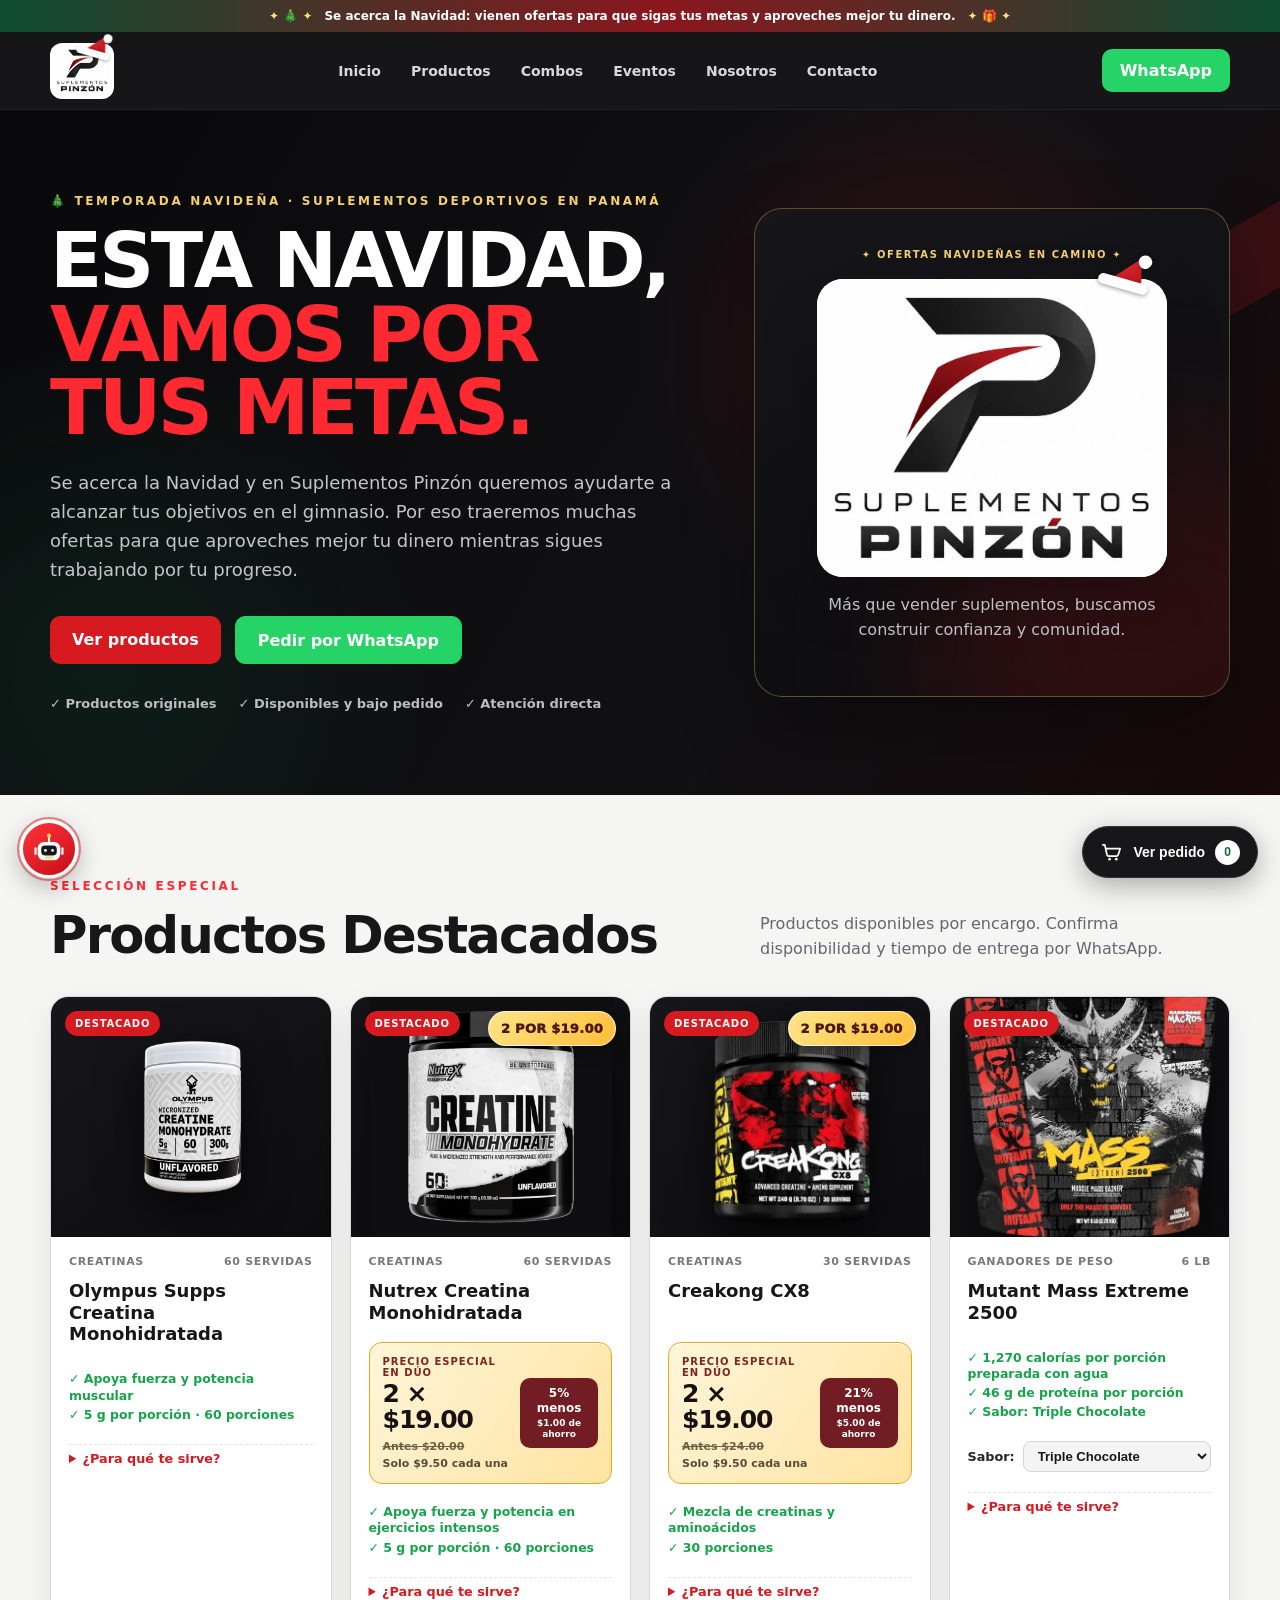
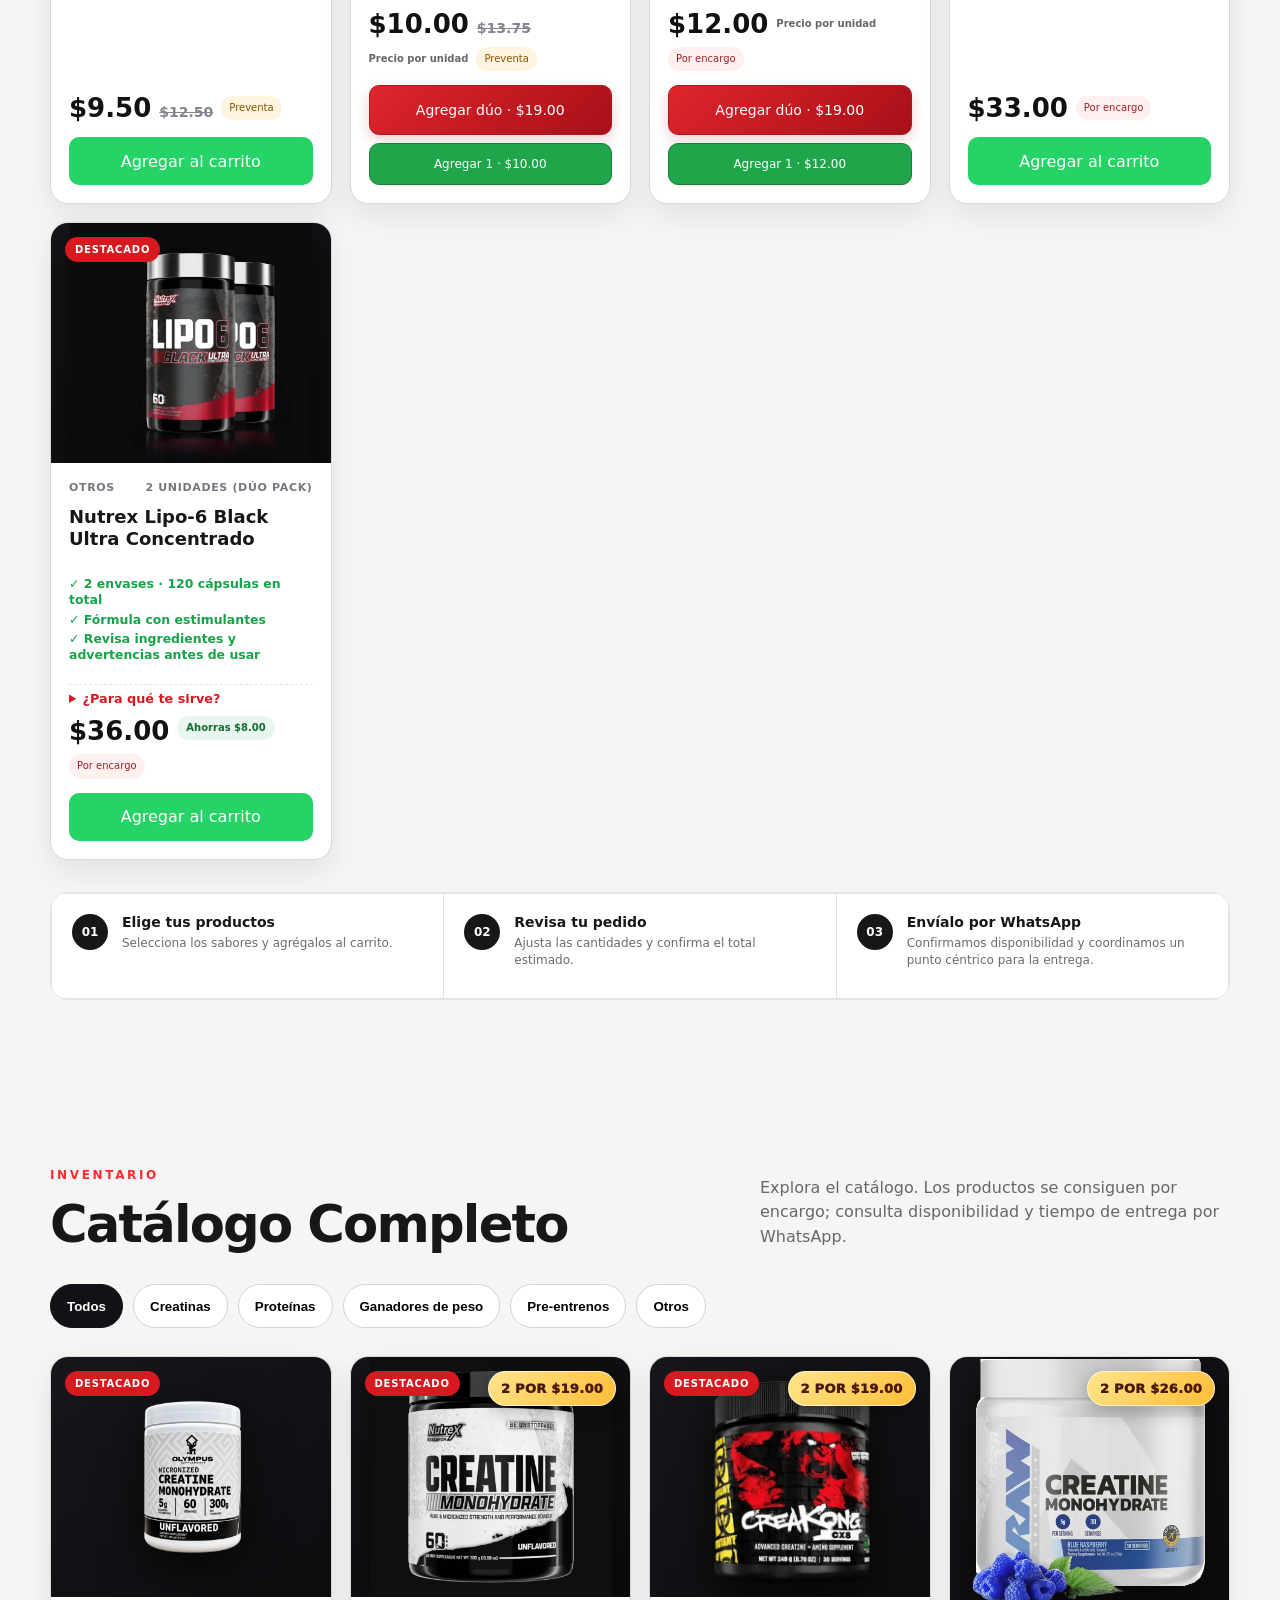
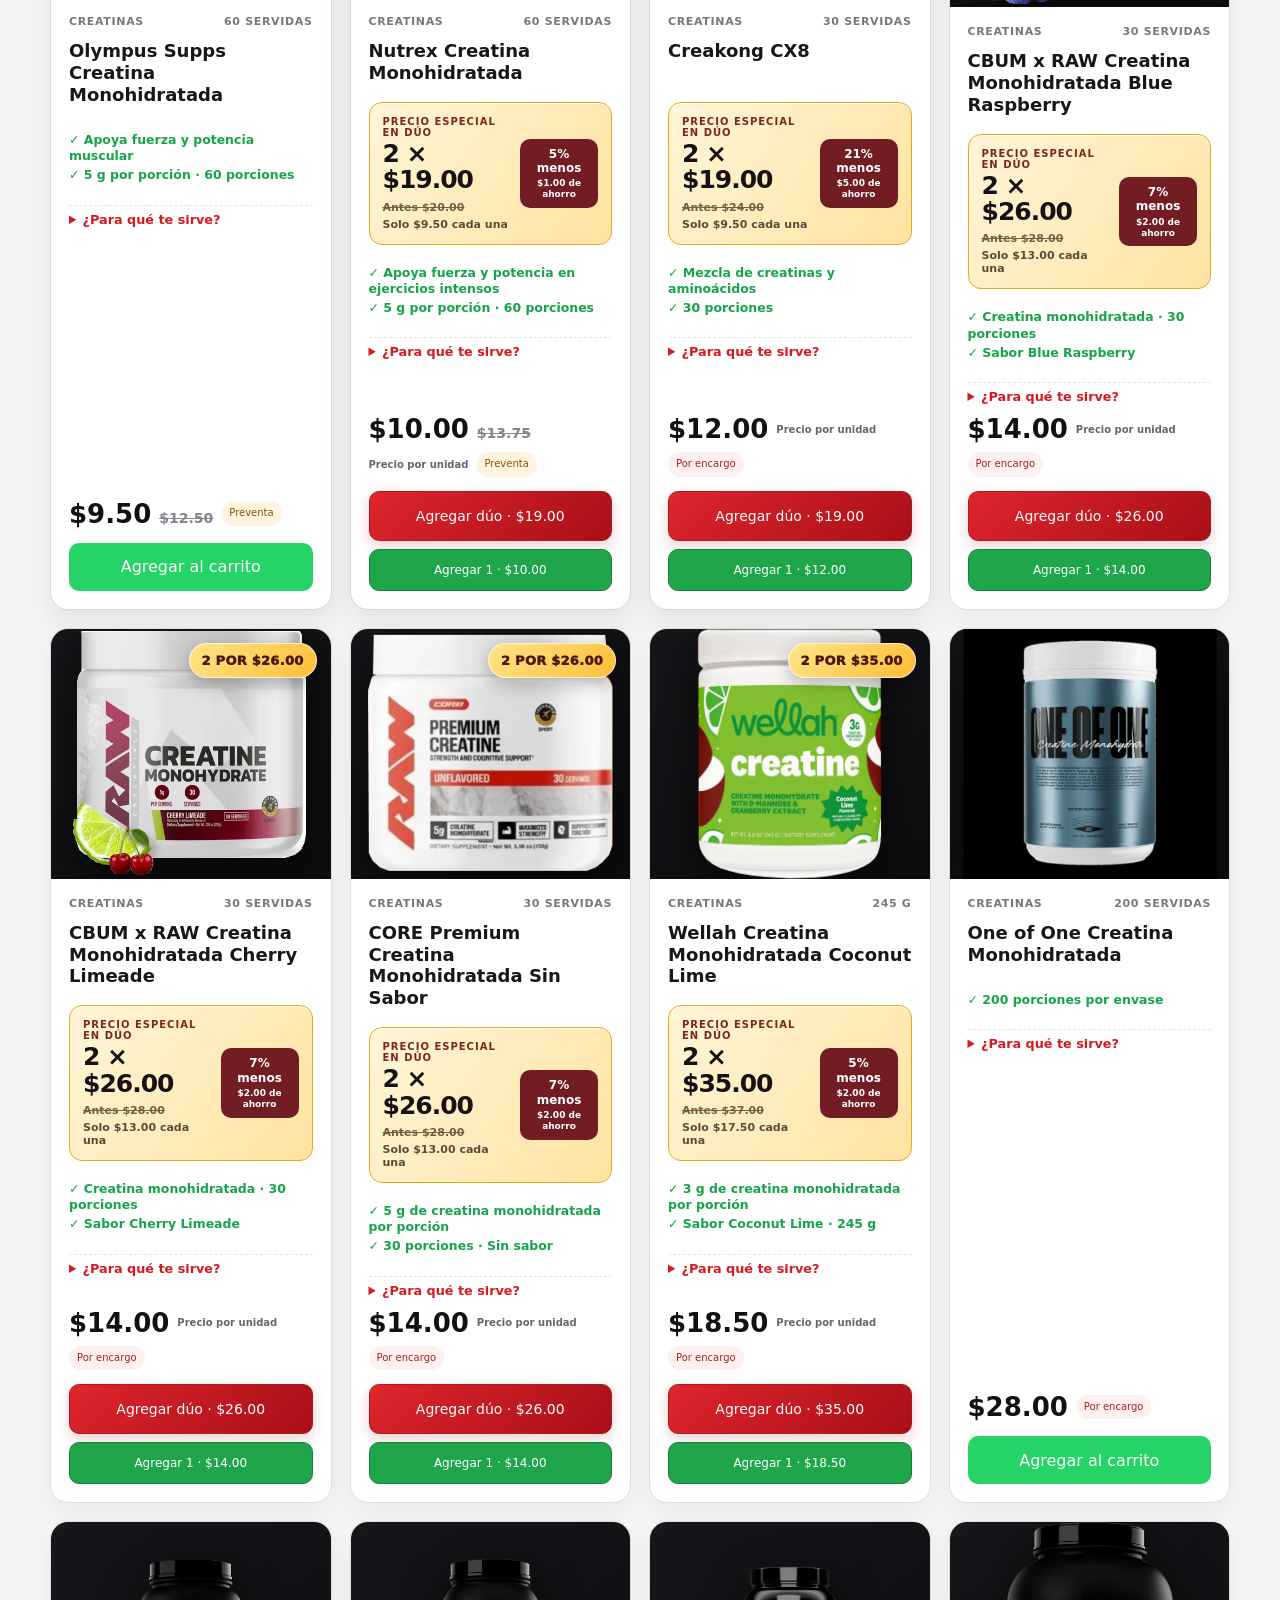
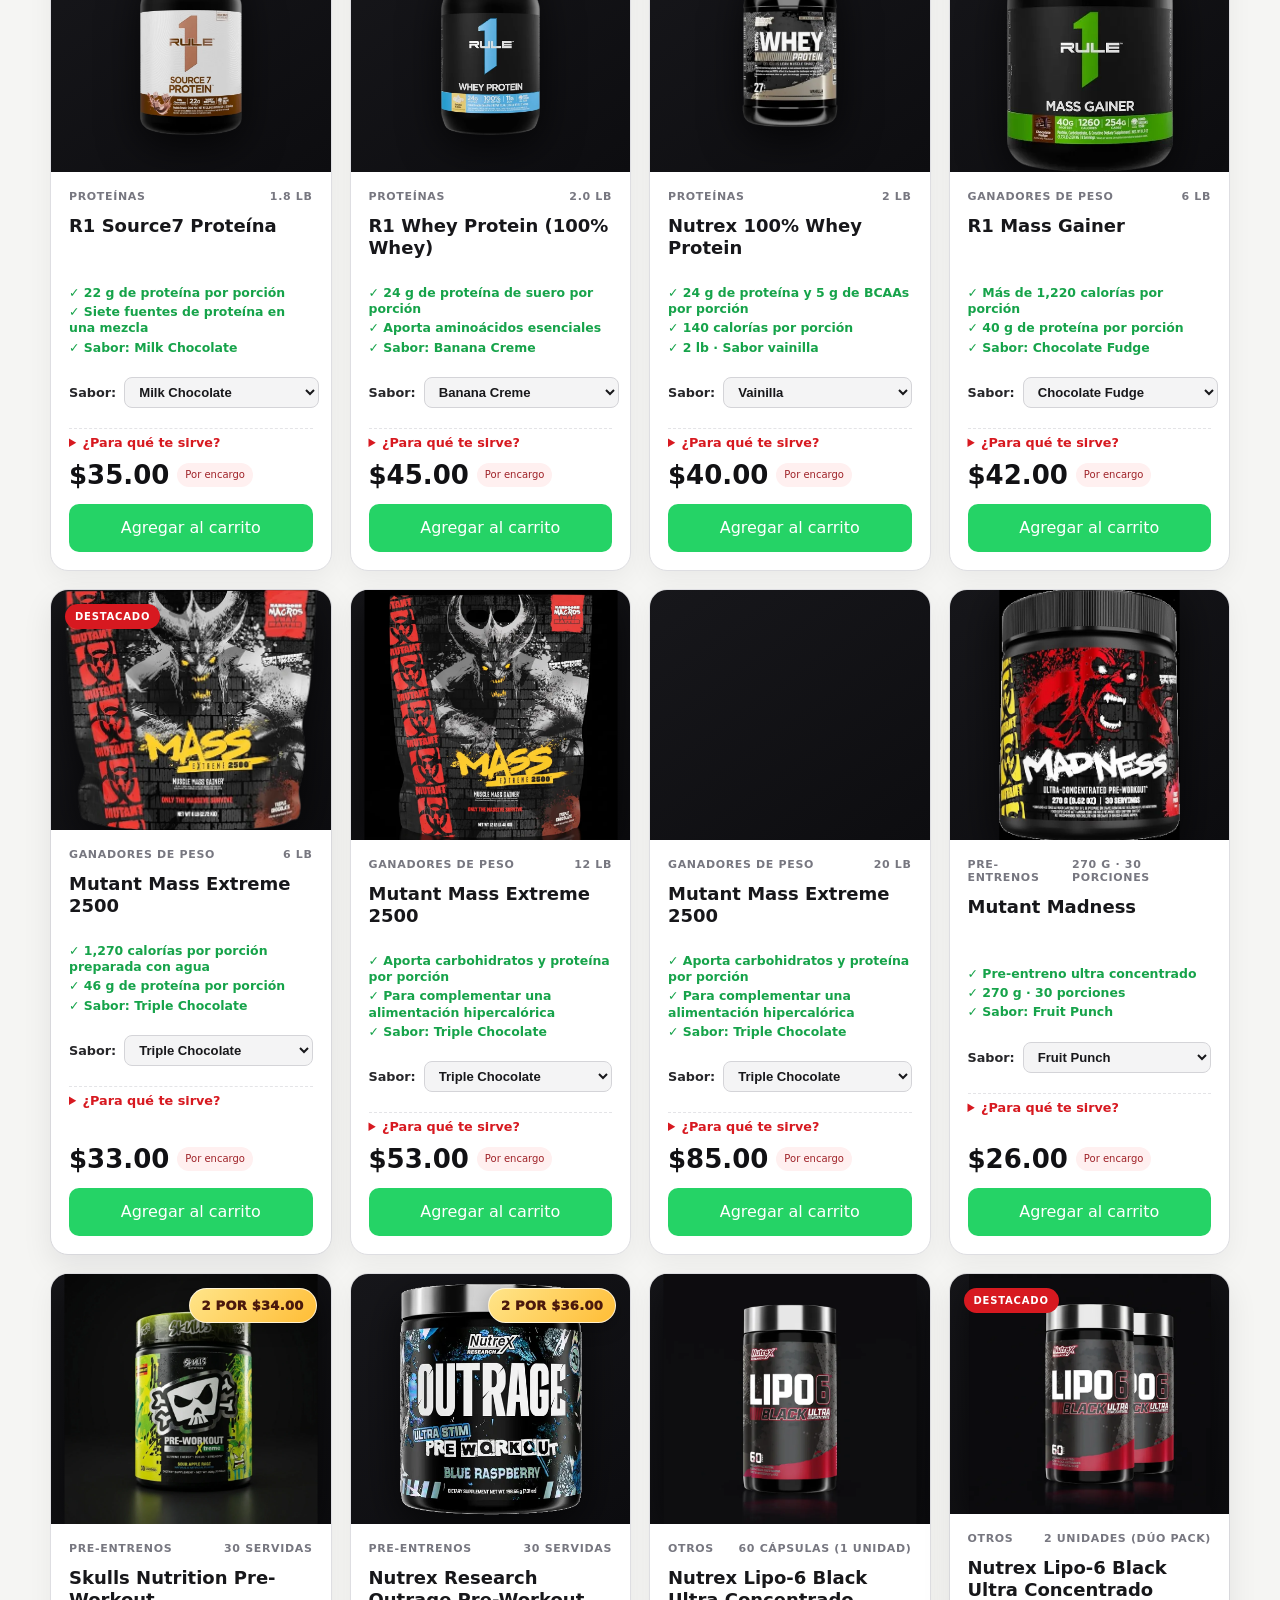
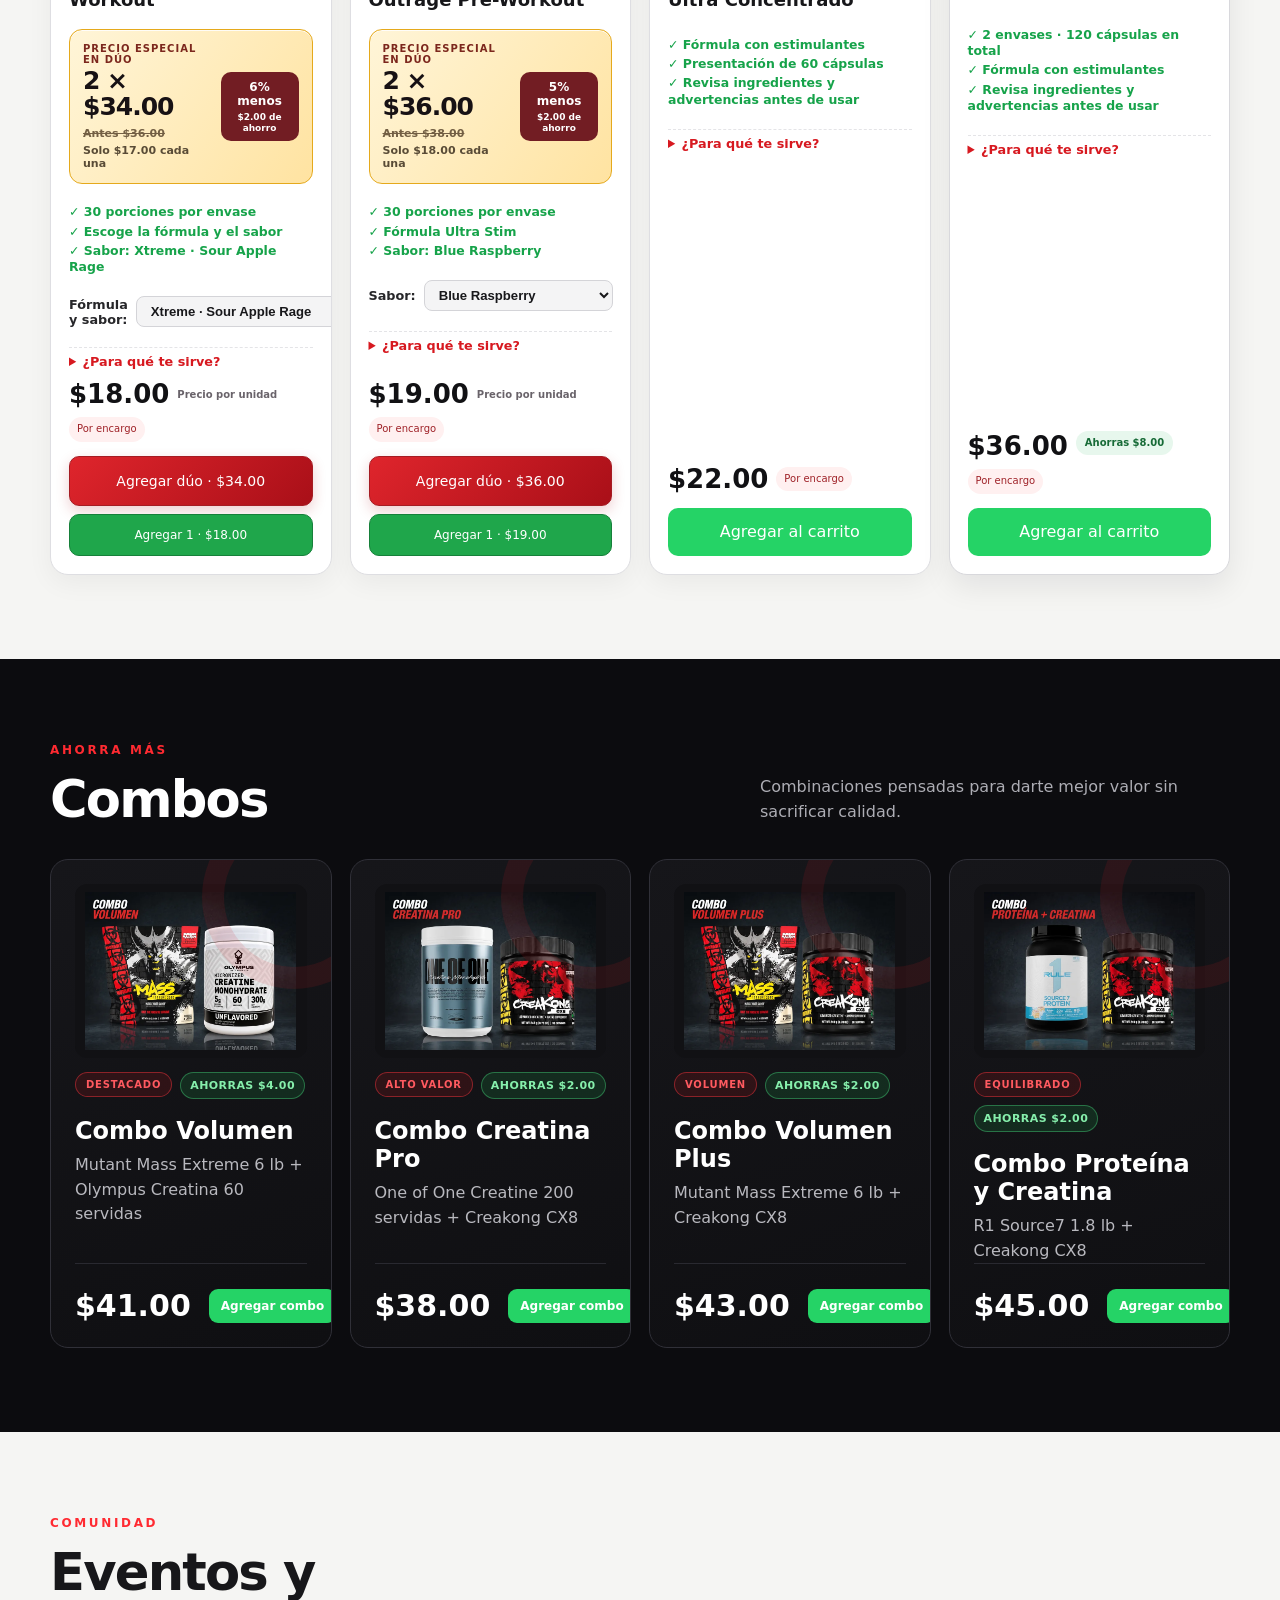
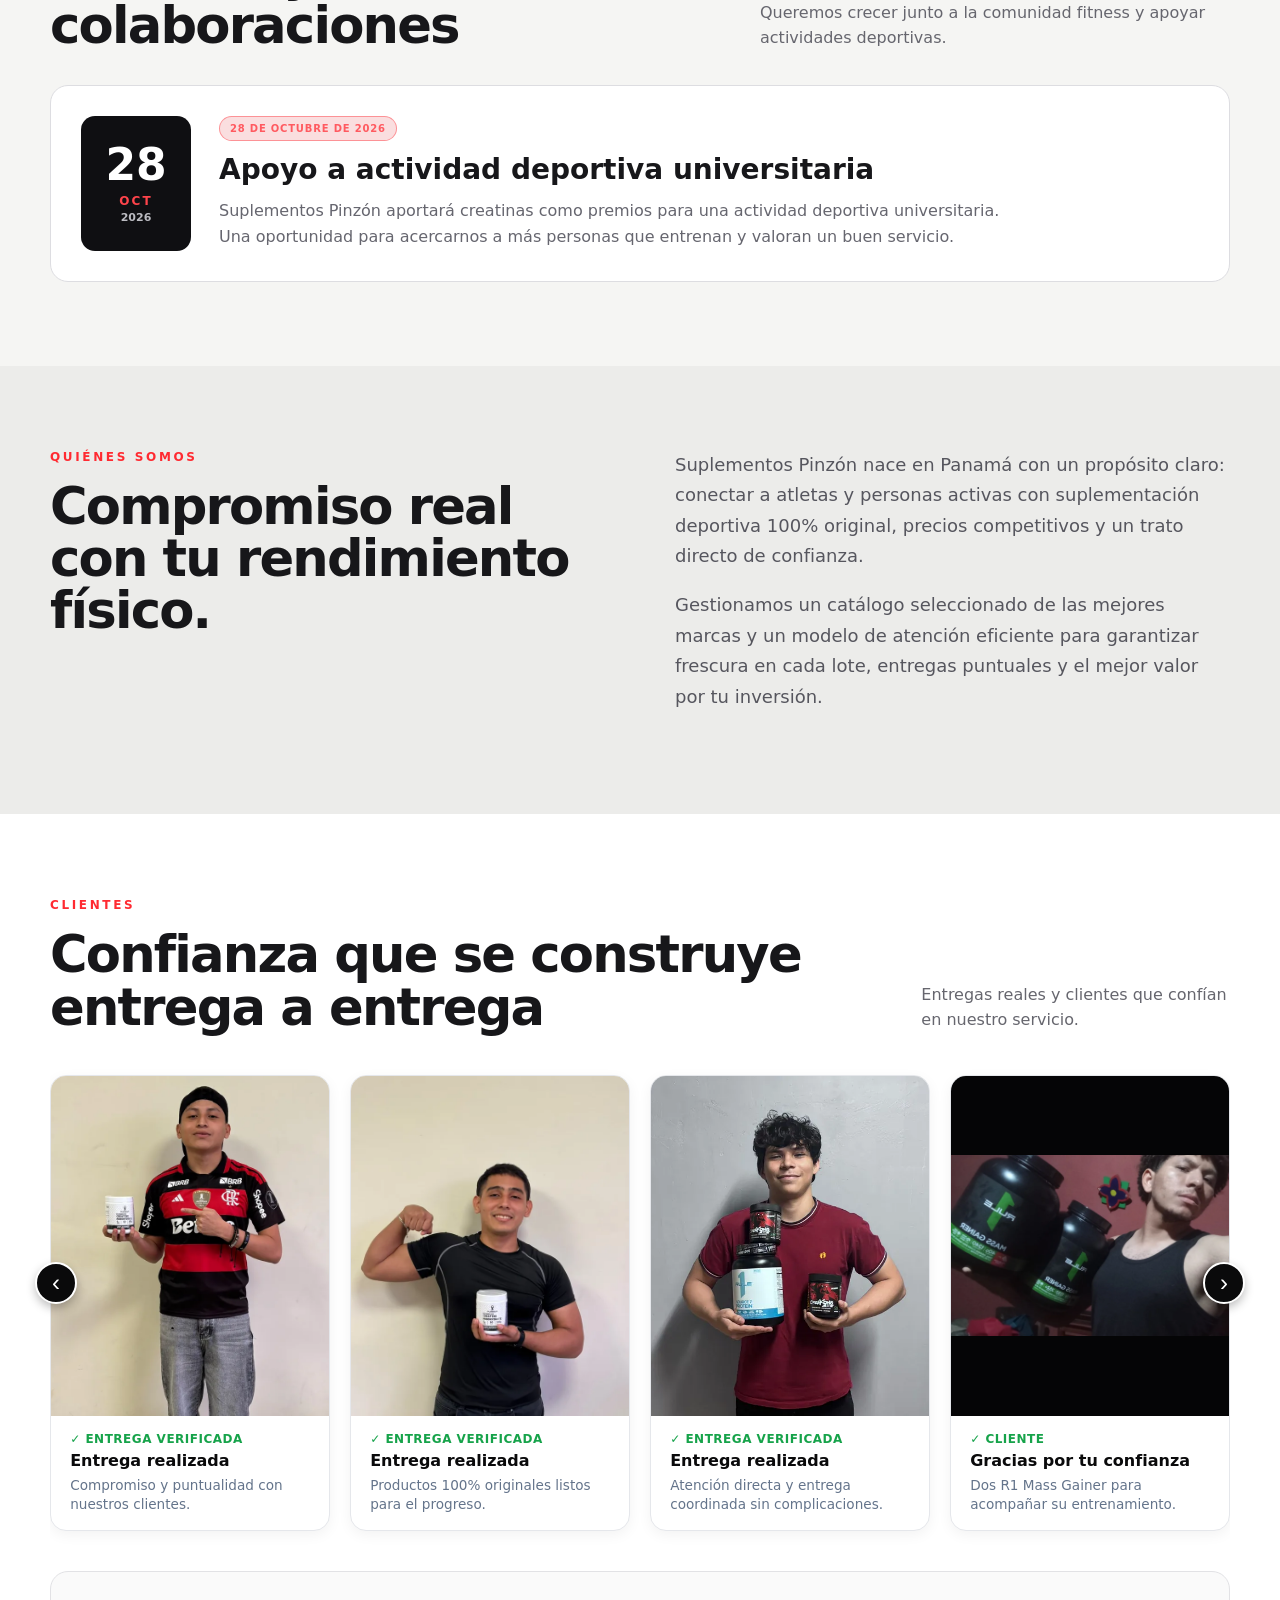
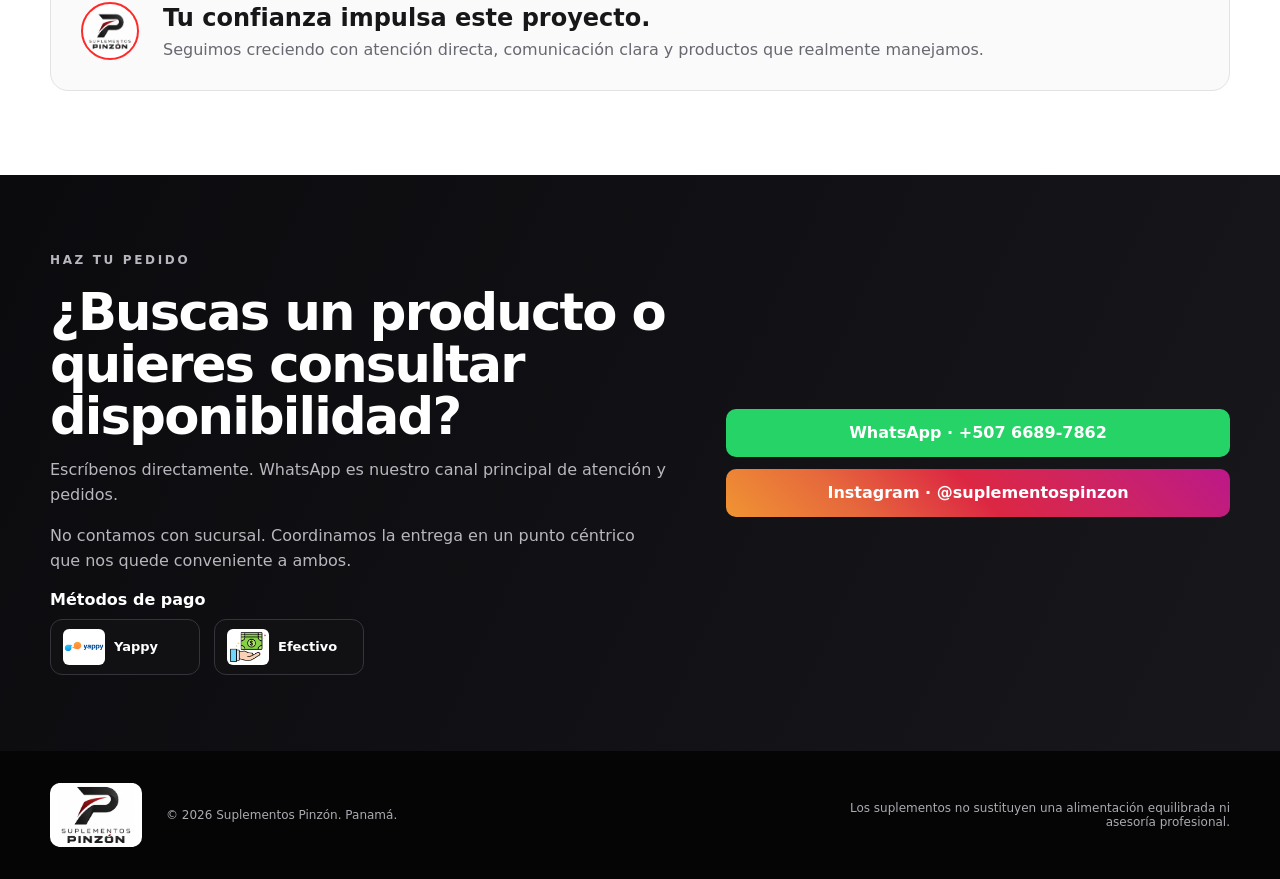
==== commit edb1729c: "Precio actualizado" ====
--- a/index.html
+++ b/index.html
@@ -371,7 +371,7 @@
     <p class="footer-note">Los suplementos no sustituyen una alimentación equilibrada ni asesoría profesional.</p>
   </footer>
 
-  <script src="data.js?v=76"></script>
+  <script src="data.js?v=77"></script>
   <script src="app.js?v=71"></script>
 </body>
 </html>
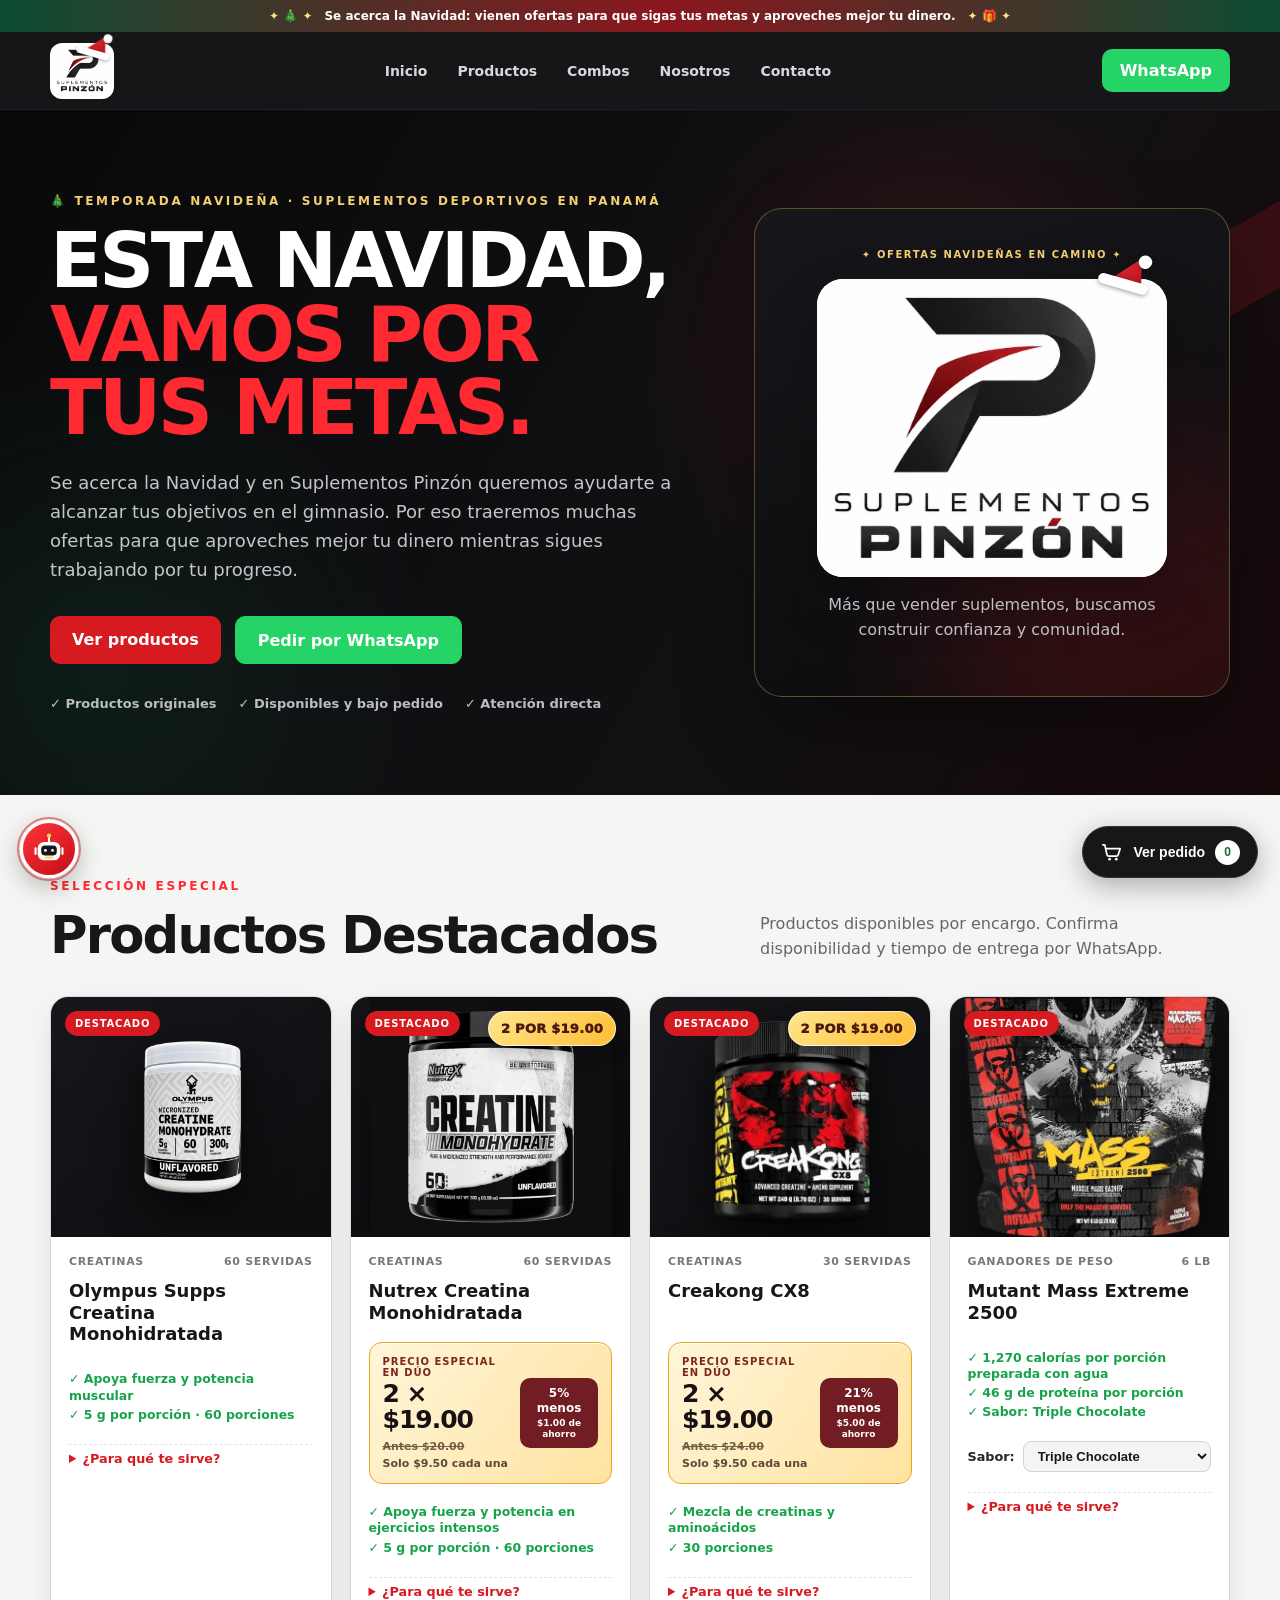
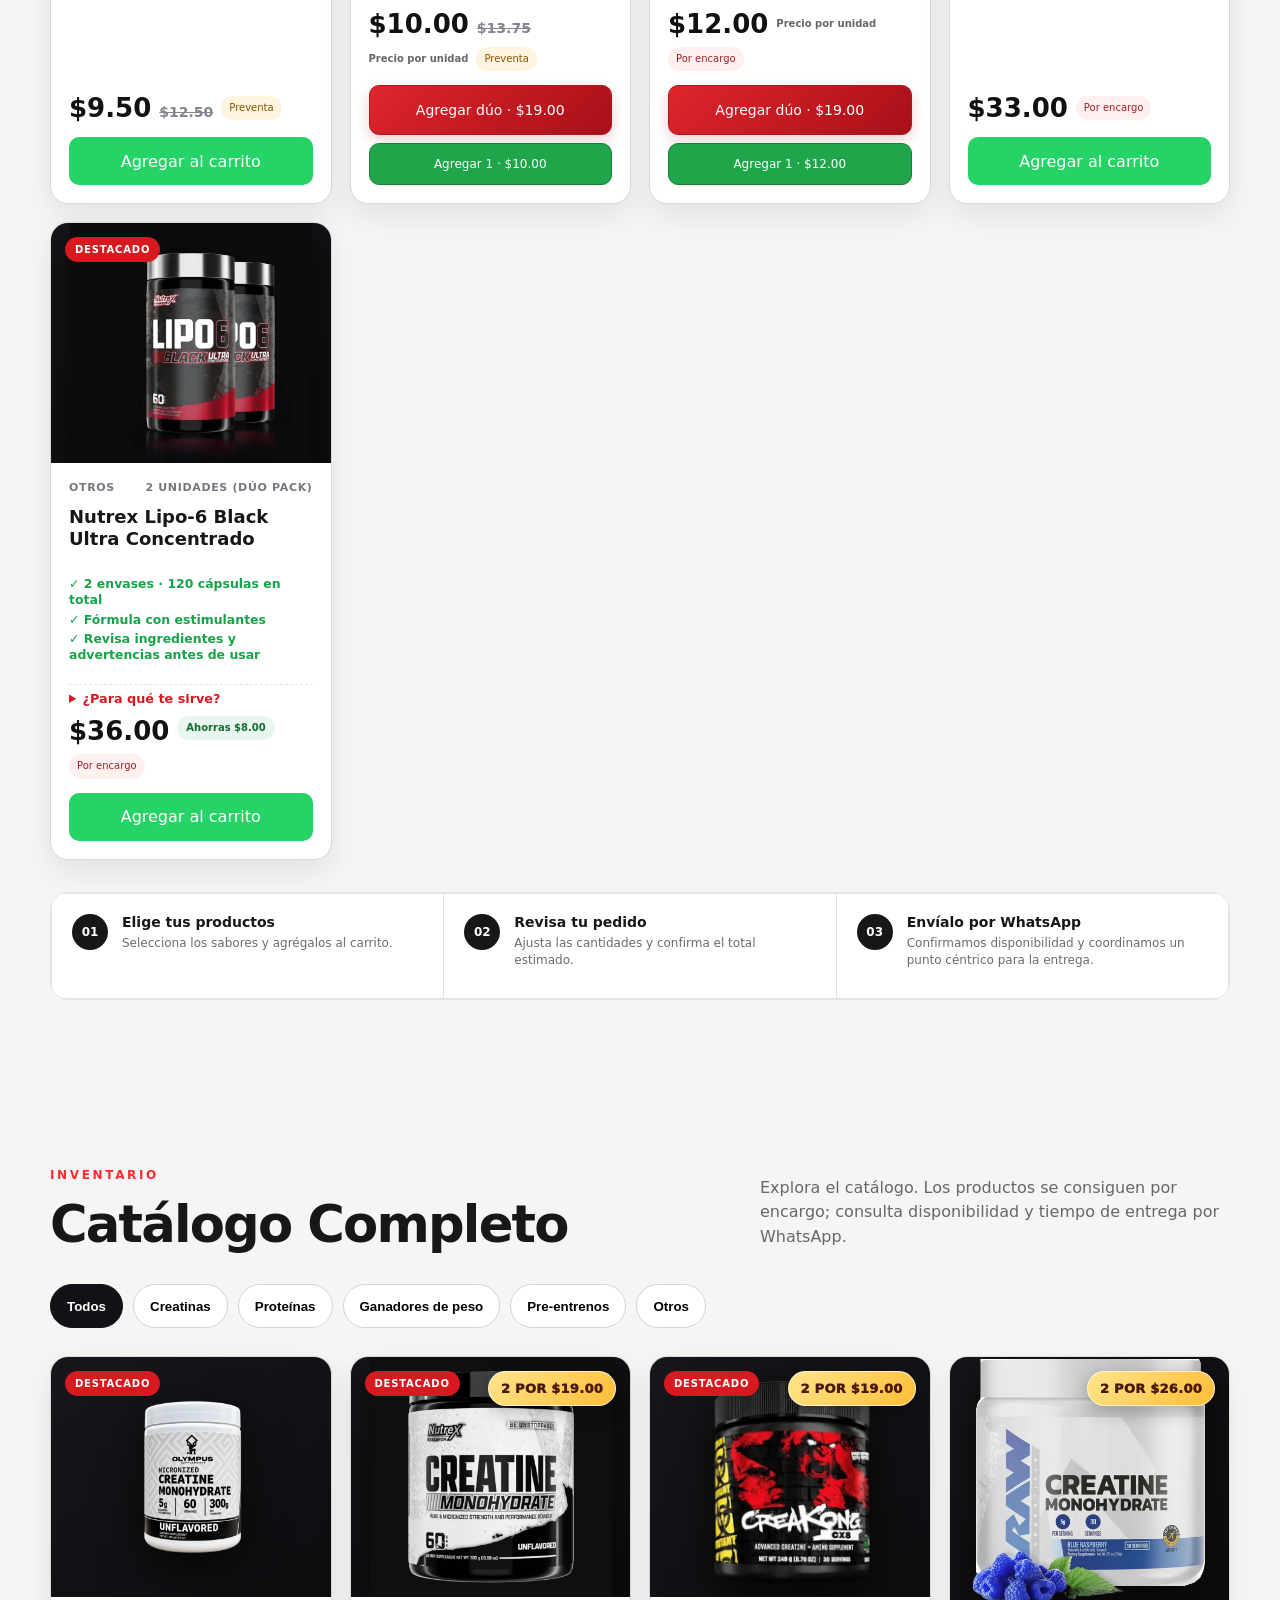
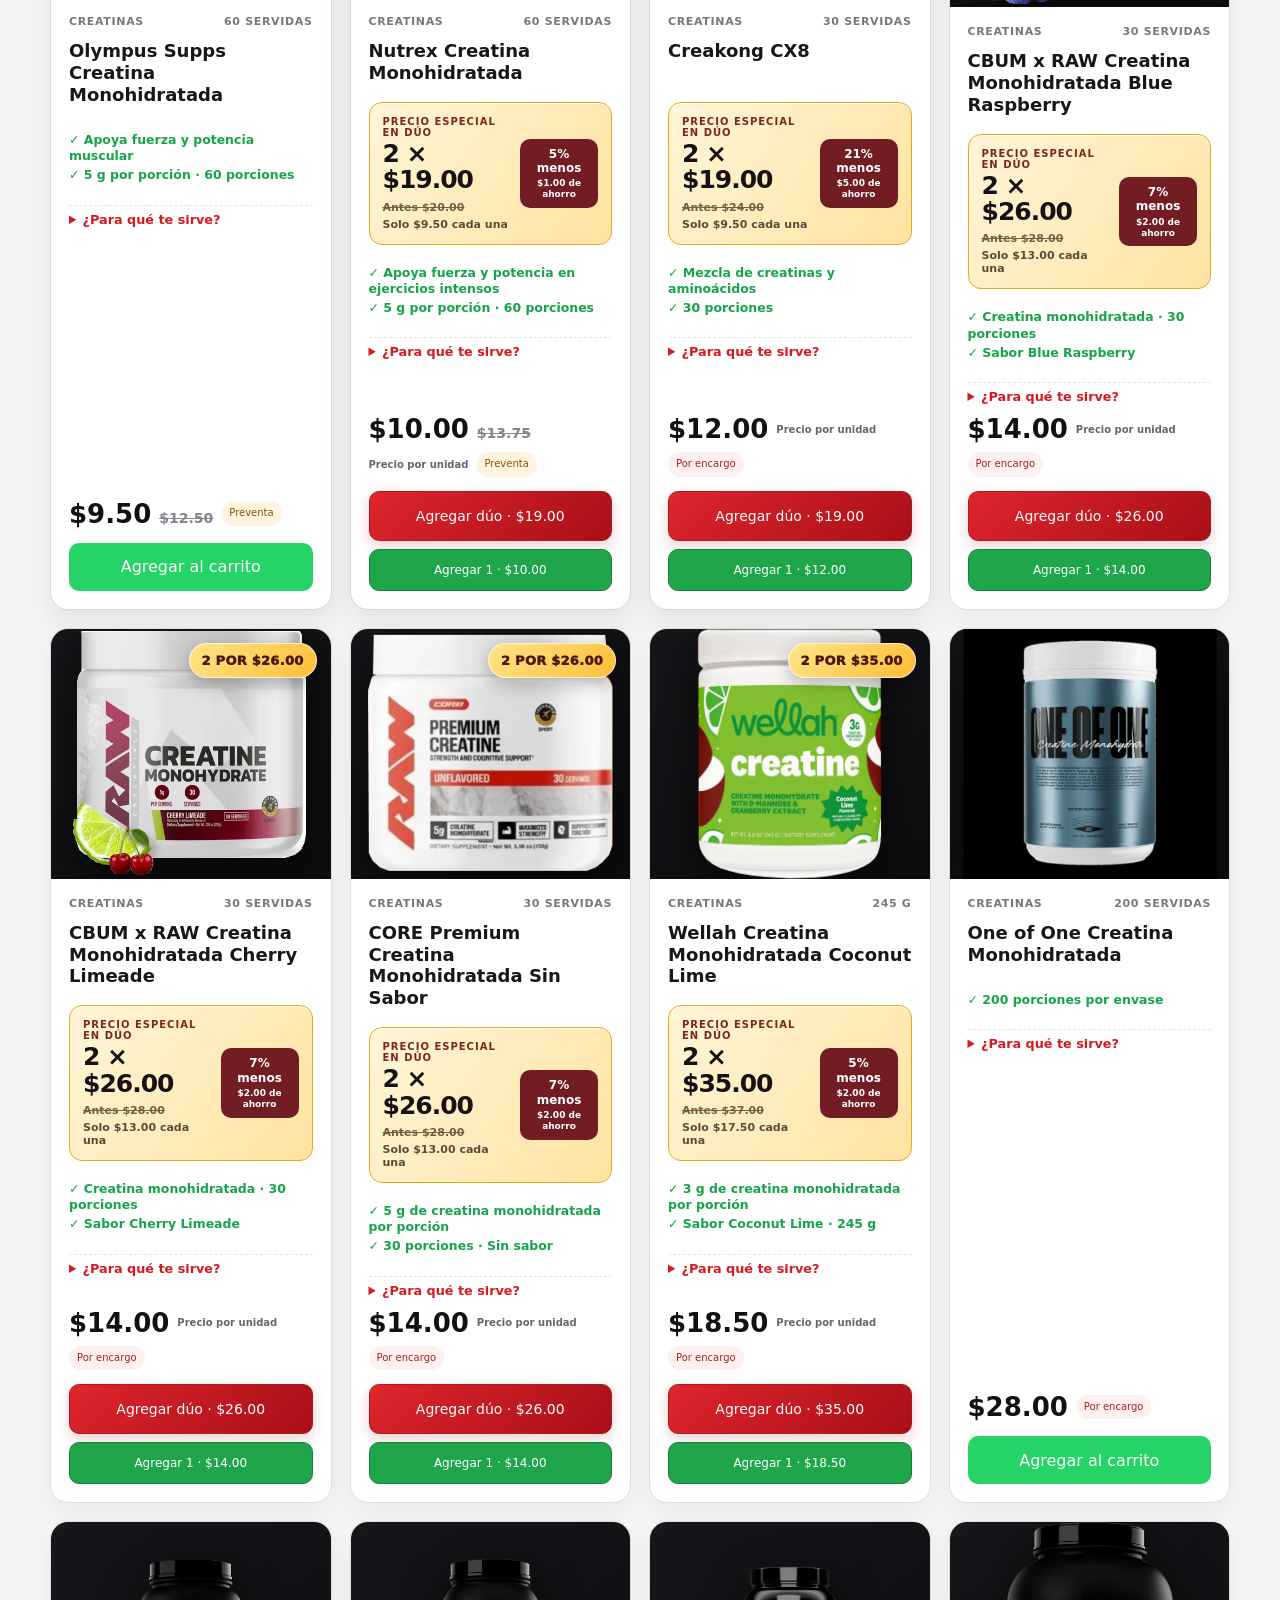
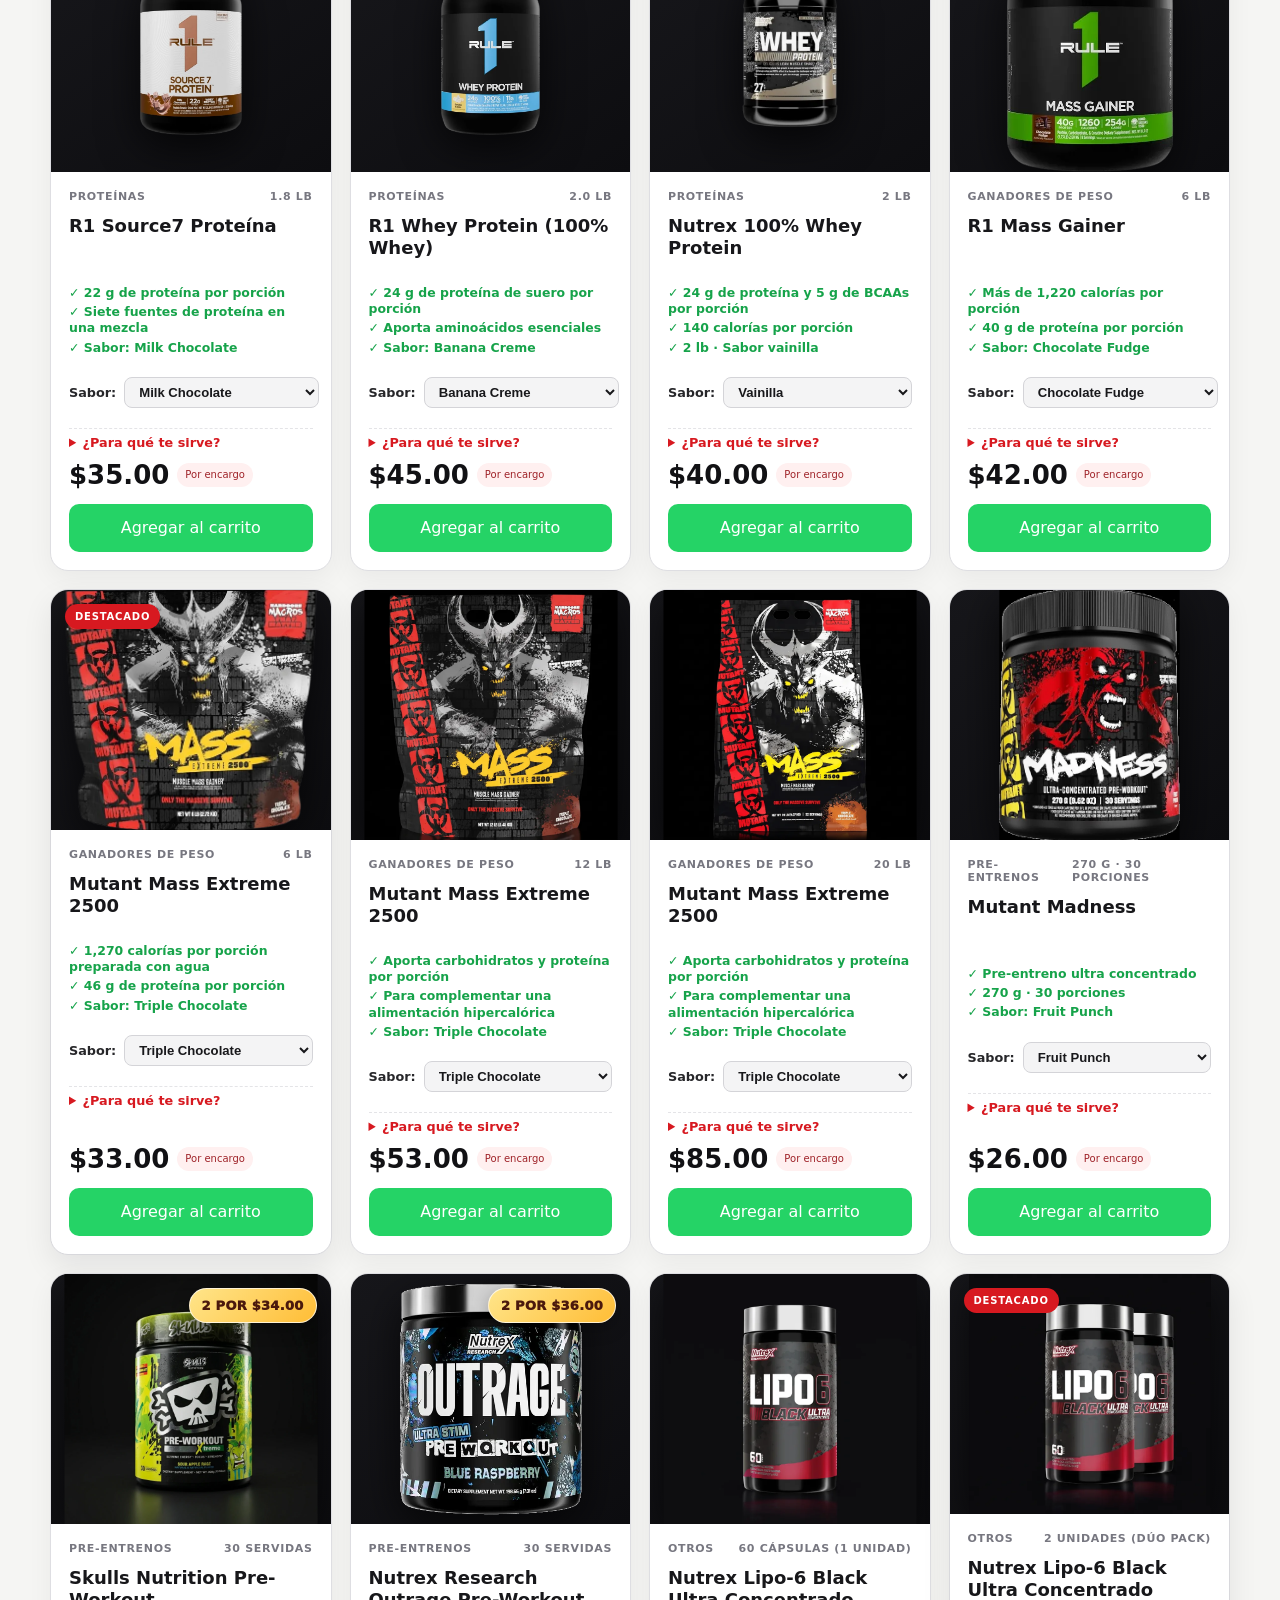
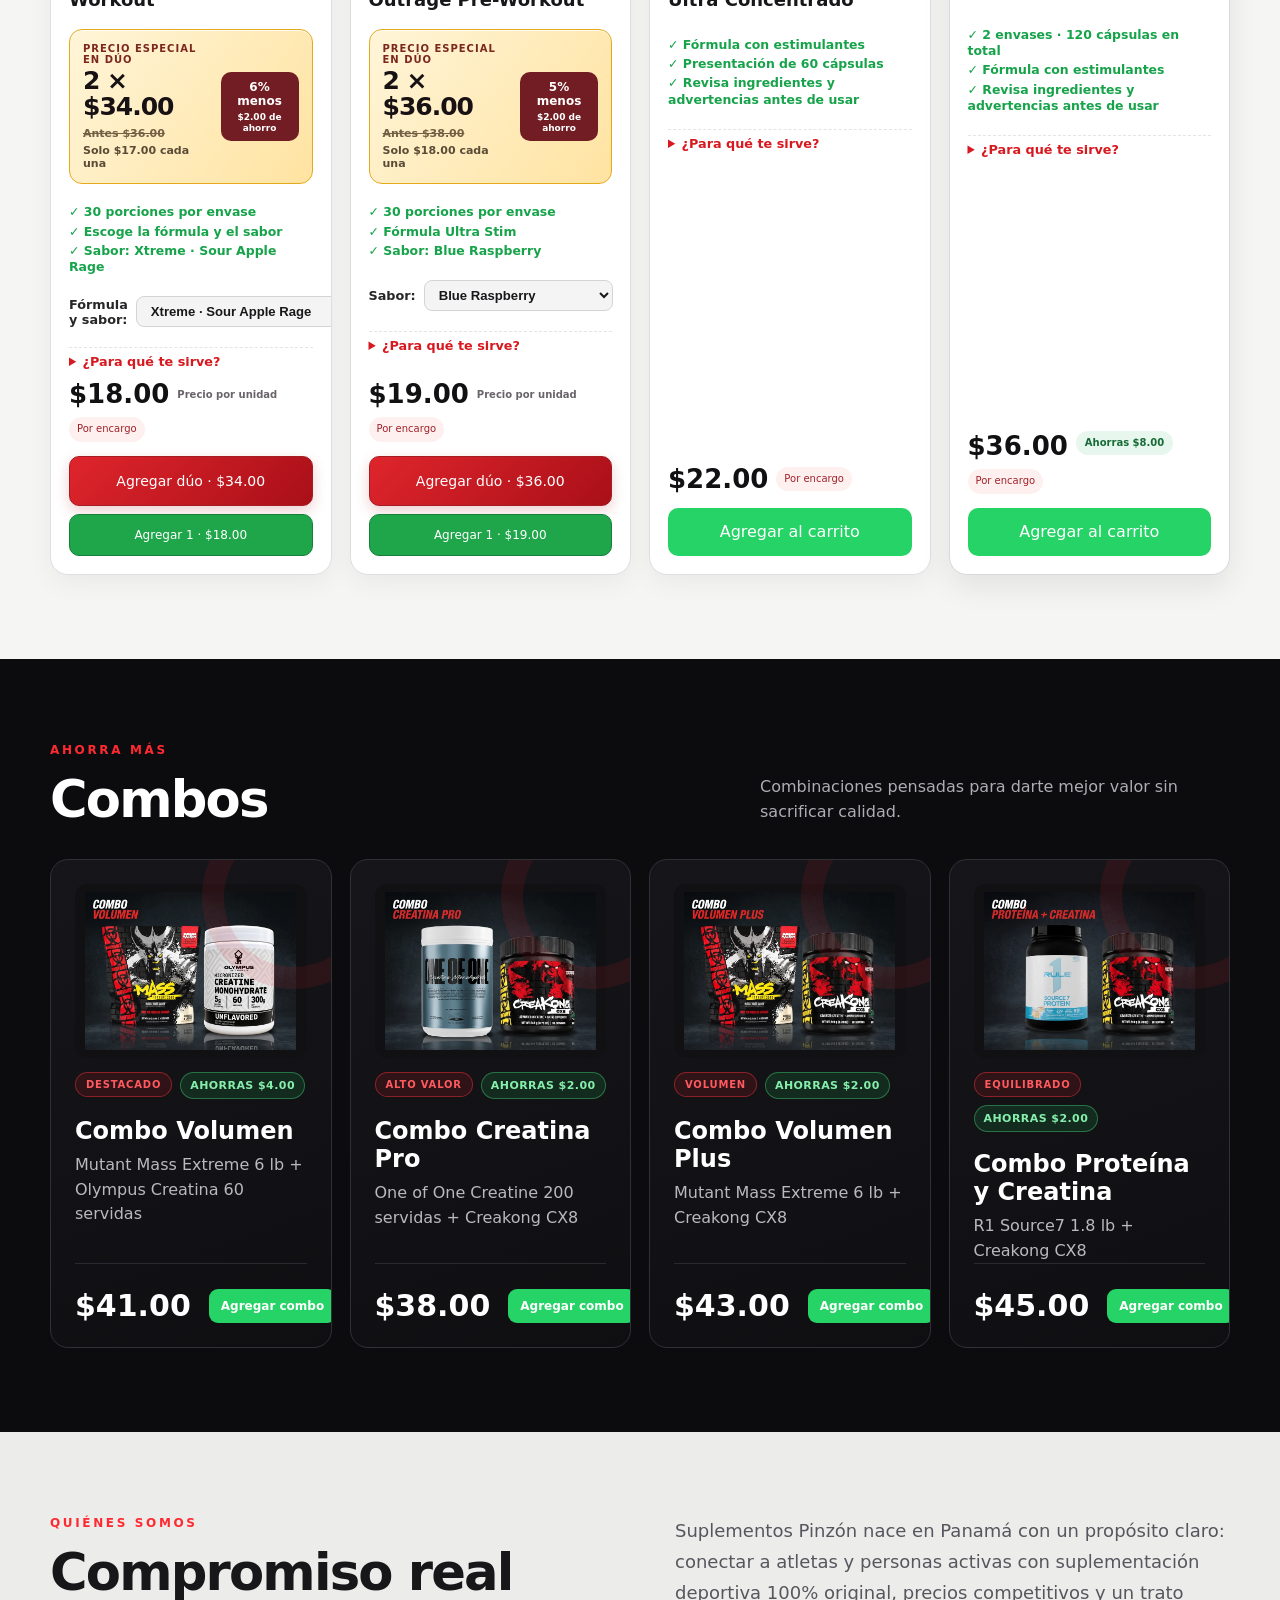
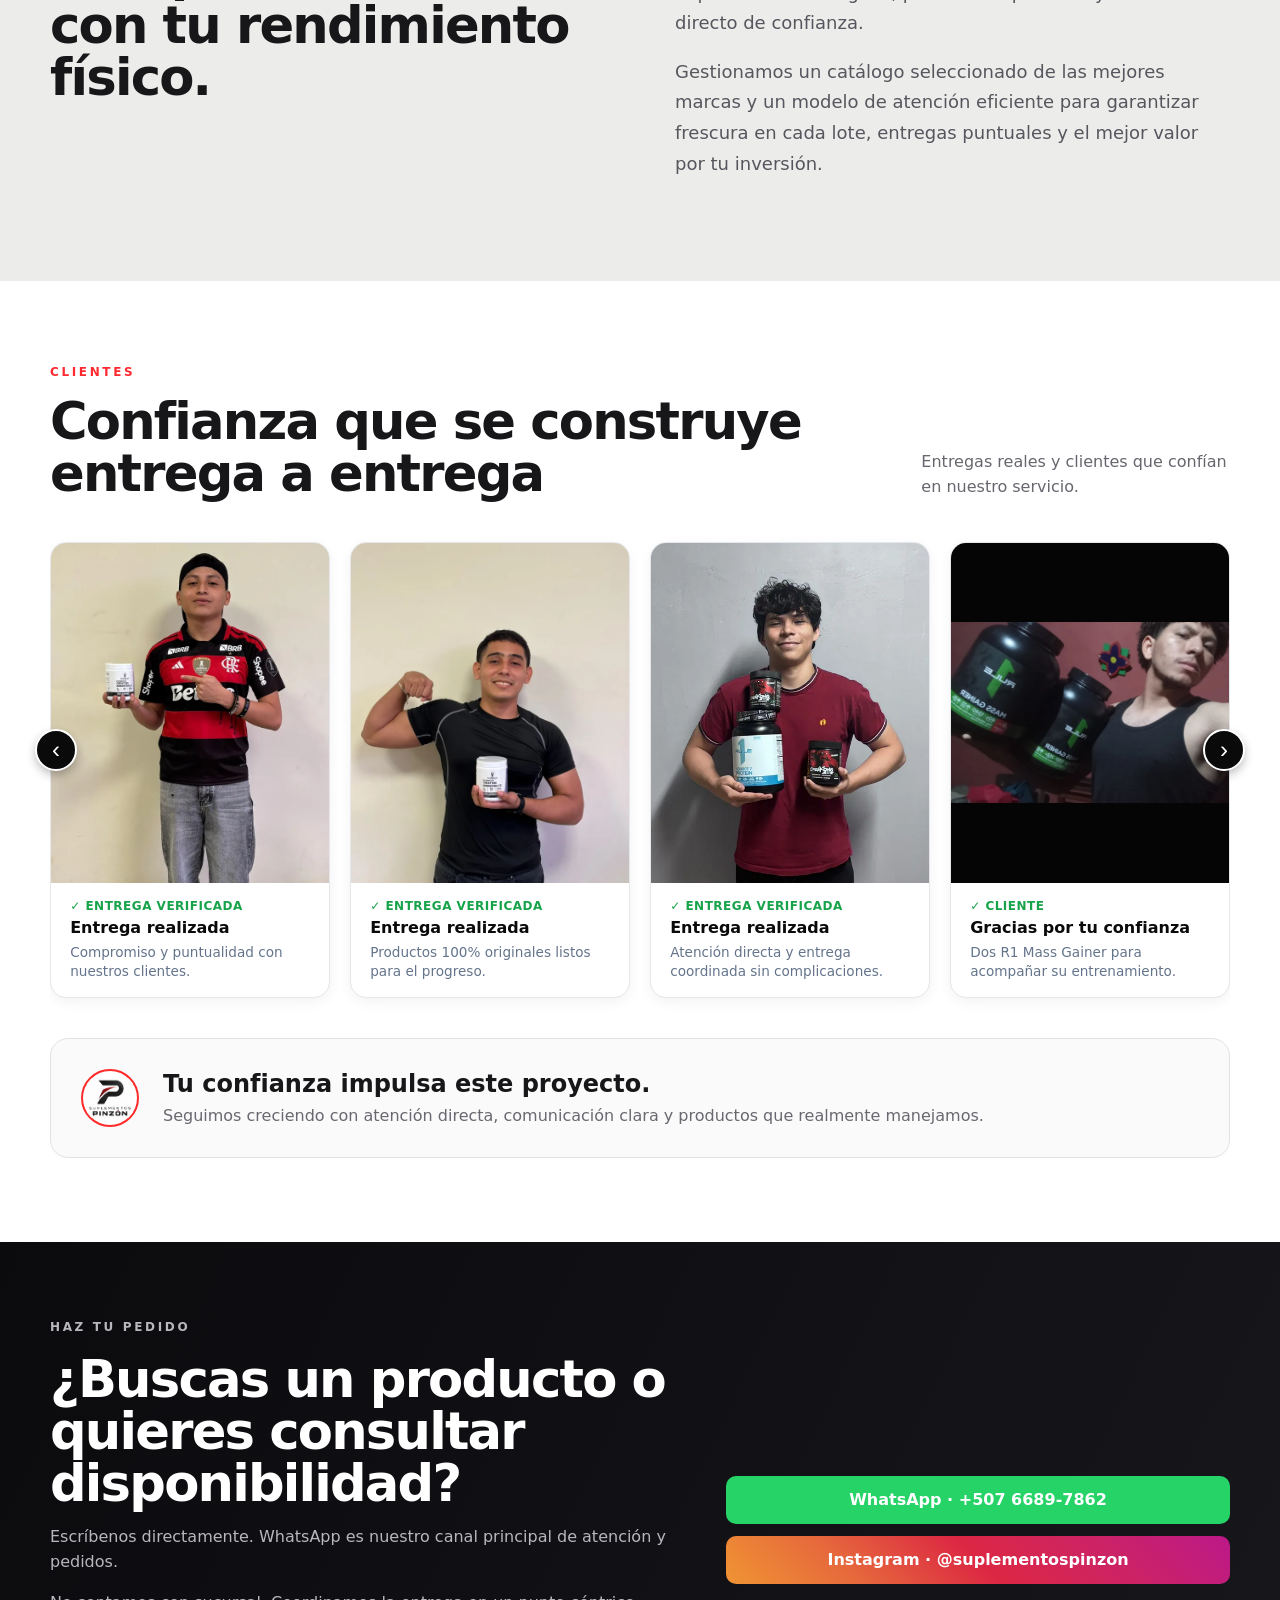
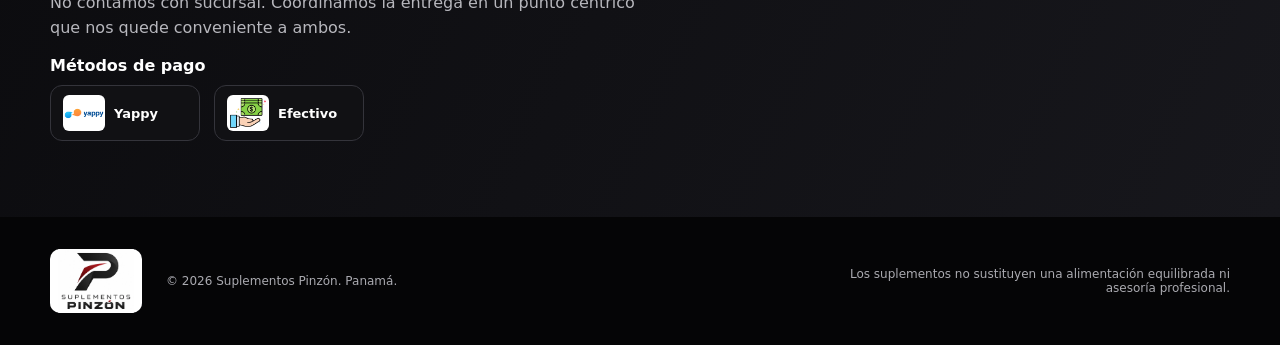
==== commit 4e19803c: "Quitar eventos" ====
--- a/index.html
+++ b/index.html
@@ -6,7 +6,7 @@
   <meta name="theme-color" content="#73151b" />
   <meta name="description" content="Suplementos Pinzón: creatinas, proteínas, ganadores de peso y suplementos deportivos en Panamá. Productos originales, disponibles y bajo pedido." />
   <title>Suplementos Pinzón | Panamá</title>
-  <link rel="stylesheet" href="styles.css?v=71" />
+  <link rel="stylesheet" href="styles.css?v=72" />
 </head>
 <body>
   <div class="holiday-announcement">
@@ -24,7 +24,6 @@
       <a href="#inicio">Inicio</a>
       <a href="#productos">Productos</a>
       <a href="#combos">Combos</a>
-      <a href="#eventos">Eventos</a>
       <a href="#nosotros">Nosotros</a>
       <a href="#contacto">Contacto</a>
     </nav>
@@ -157,24 +156,6 @@
       <div class="combo-grid" id="comboGrid"></div>
     </section>
 
-    <section class="section" id="eventos">
-      <div class="section-head">
-        <div>
-          <p class="eyebrow">COMUNIDAD</p>
-          <h2>Eventos y colaboraciones</h2>
-        </div>
-        <p>Queremos crecer junto a la comunidad fitness y apoyar actividades deportivas.</p>
-      </div>
-      <article class="event-card">
-        <time class="event-date" datetime="2026-10-28"><strong>28</strong><span>OCT</span><small>2026</small></time>
-        <div>
-          <span class="tag">28 de octubre de 2026</span>
-          <h3>Apoyo a actividad deportiva universitaria</h3>
-          <p>Suplementos Pinzón aportará creatinas como premios para una actividad deportiva universitaria. Una oportunidad para acercarnos a más personas que entrenan y valoran un buen servicio.</p>
-        </div>
-      </article>
-    </section>
-
     <section class="section section-split" id="nosotros">
       <div>
         <p class="eyebrow">QUIÉNES SOMOS</p>
--- a/styles.css
+++ b/styles.css
@@ -97,7 +97,7 @@
 .cart-item:nth-child(3){animation-delay:.07s}
 
 .section-dark{background:#0c0c0f;color:#fff}.section-head.light>p{color:#adadb4}.combo-grid{display:grid;grid-template-columns:repeat(4,1fr);gap:18px}.combo-card{border:1px solid #303038;background:linear-gradient(160deg,#16161a,#0f0f12);border-radius:18px;padding:24px;min-height:240px;display:flex;flex-direction:column;position:relative;overflow:hidden}.combo-card:after{content:"";position:absolute;width:140px;height:140px;border:22px solid rgba(215,25,32,.12);border-radius:50%;right:-55px;top:-55px}.combo-badge,.tag{display:inline-flex;align-self:flex-start;background:rgba(215,25,32,.14);border:1px solid rgba(255,55,62,.45);color:#ff5a60;border-radius:999px;padding:6px 10px;font-size:10px;font-weight:900;text-transform:uppercase;letter-spacing:.08em}.combo-card h3{font-size:24px;margin:18px 0 8px}.combo-card p{color:#b9b9bf;line-height:1.55;margin:0}.combo-bottom{display:flex;align-items:end;justify-content:space-between;gap:18px;margin-top:auto;padding-top:24px;border-top:1px solid #292930}.combo-bottom strong{font-size:30px;color:#fff}.combo-bottom a{color:#ff4b51;font-weight:900;font-size:13px}
-.event-card{display:grid;grid-template-columns:110px 1fr;gap:28px;border:1px solid #dddde1;background:#fff;border-radius:18px;padding:30px}.event-date{display:flex;flex-direction:column;align-items:center;justify-content:center;background:#0f0f12;color:#fff;border-radius:14px;min-height:120px;font-style:normal}.event-date strong{font-size:44px;line-height:1}.event-date span{font-size:12px;letter-spacing:.18em;color:#ff444b;margin-top:7px;font-weight:900}.event-date small{font-size:11px;color:#bcbcc2;margin-top:3px;font-weight:700}.event-card h3{font-size:28px;margin:12px 0}.event-card p{color:#66666f;line-height:1.65;margin:0;max-width:800px}.section-split{display:grid;grid-template-columns:1fr 1fr;gap:70px;background:#ececea}.about-copy p{font-size:18px;line-height:1.7;color:#56565e;margin-top:0}.clients-section{background:#fff}.client-placeholder{border:1px solid #e2e2e5;border-radius:18px;padding:30px;display:flex;align-items:center;gap:24px;background:#fafafa}.client-mark{width:76px;height:76px;flex:0 0 76px;background:#101014;color:#fff;border-radius:50%;display:grid;place-items:center;font-size:24px;font-weight:900;border:3px solid var(--red)}.client-placeholder h3{margin:0 0 8px;font-size:24px}.client-placeholder p{margin:0;color:#686870}
+.section-split{display:grid;grid-template-columns:1fr 1fr;gap:70px;background:#ececea}.about-copy p{font-size:18px;line-height:1.7;color:#56565e;margin-top:0}.clients-section{background:#fff}.client-placeholder{border:1px solid #e2e2e5;border-radius:18px;padding:30px;display:flex;align-items:center;gap:24px;background:#fafafa}.client-mark{width:76px;height:76px;flex:0 0 76px;background:#101014;color:#fff;border-radius:50%;display:grid;place-items:center;font-size:24px;font-weight:900;border:3px solid var(--red)}.client-placeholder h3{margin:0 0 8px;font-size:24px}.client-placeholder p{margin:0;color:#686870}
 .contact-section{background:linear-gradient(115deg,#0b0b0e,#17171c);color:#fff;padding:76px max(24px,calc((100vw - var(--max))/2));display:grid;grid-template-columns:1.1fr .9fr;gap:60px;align-items:center}.contact-section p{color:#b7b7bd;line-height:1.55}.contact-actions{display:grid;gap:12px}
 .contact-section .payment-methods{margin-top:14px;color:#fff}
 .payment-methods strong{color:#fff}
@@ -114,7 +114,7 @@
 
 footer{background:#050506;color:#aaaab0;padding:32px max(24px,calc((100vw - var(--max))/2));display:grid;grid-template-columns:auto 1fr auto;align-items:center;gap:24px;font-size:12px}footer img{width:90px;border-radius:10px}.footer-note{text-align:right;max-width:420px}
 @media (max-width:980px){.site-header{grid-template-columns:auto auto 1fr}.nav-menu{position:absolute;top:78px;left:0;right:0;background:#0a0a0d;padding:18px 24px;display:none;flex-direction:column;gap:6px;border-bottom:1px solid #2c2c31}.nav-menu.open{display:flex}.menu-btn{display:block}.header-cta{justify-self:end}.hero{grid-template-columns:1fr;padding-top:64px}.hero-card{min-height:300px}.product-grid,.combo-grid{grid-template-columns:repeat(2,1fr)}.section-head{align-items:flex-start;flex-direction:column}.section-split,.contact-section{grid-template-columns:1fr}.footer-note{display:none}footer{grid-template-columns:auto 1fr}}
-@media (max-width:620px){.site-header{height:70px;padding:0 16px;gap:10px}.brand{width:96px;height:50px}.nav-menu{top:70px}.header-cta{font-size:12px;padding:10px 12px}.hero{min-height:auto;padding:58px 20px}.hero h1{font-size:43px}.hero-text{font-size:16px}.trust-row{display:grid;gap:8px}.hero-card{padding:24px}.section,.contact-section{padding:62px 20px}.product-grid,.combo-grid{grid-template-columns:1fr}.event-card{grid-template-columns:1fr}.event-date{min-height:90px}.section-split{gap:30px}.client-placeholder{align-items:flex-start;flex-direction:column}footer{padding:26px 20px}}
+@media (max-width:620px){.site-header{height:70px;padding:0 16px;gap:10px}.brand{width:96px;height:50px}.nav-menu{top:70px}.header-cta{font-size:12px;padding:10px 12px}.hero{min-height:auto;padding:58px 20px}.hero h1{font-size:43px}.hero-text{font-size:16px}.trust-row{display:grid;gap:8px}.hero-card{padding:24px}.section,.contact-section{padding:62px 20px}.product-grid,.combo-grid{grid-template-columns:1fr}.section-split{gap:30px}.client-placeholder{align-items:flex-start;flex-direction:column}footer{padding:26px 20px}}
 
 .brand-text{width:auto;height:auto;background:transparent;color:#fff;overflow:visible;display:flex;align-items:center;gap:10px;font-weight:900;letter-spacing:.04em}
 .brand-text small{display:block;font-size:8px;letter-spacing:.22em;color:#c8c8cc;line-height:1}
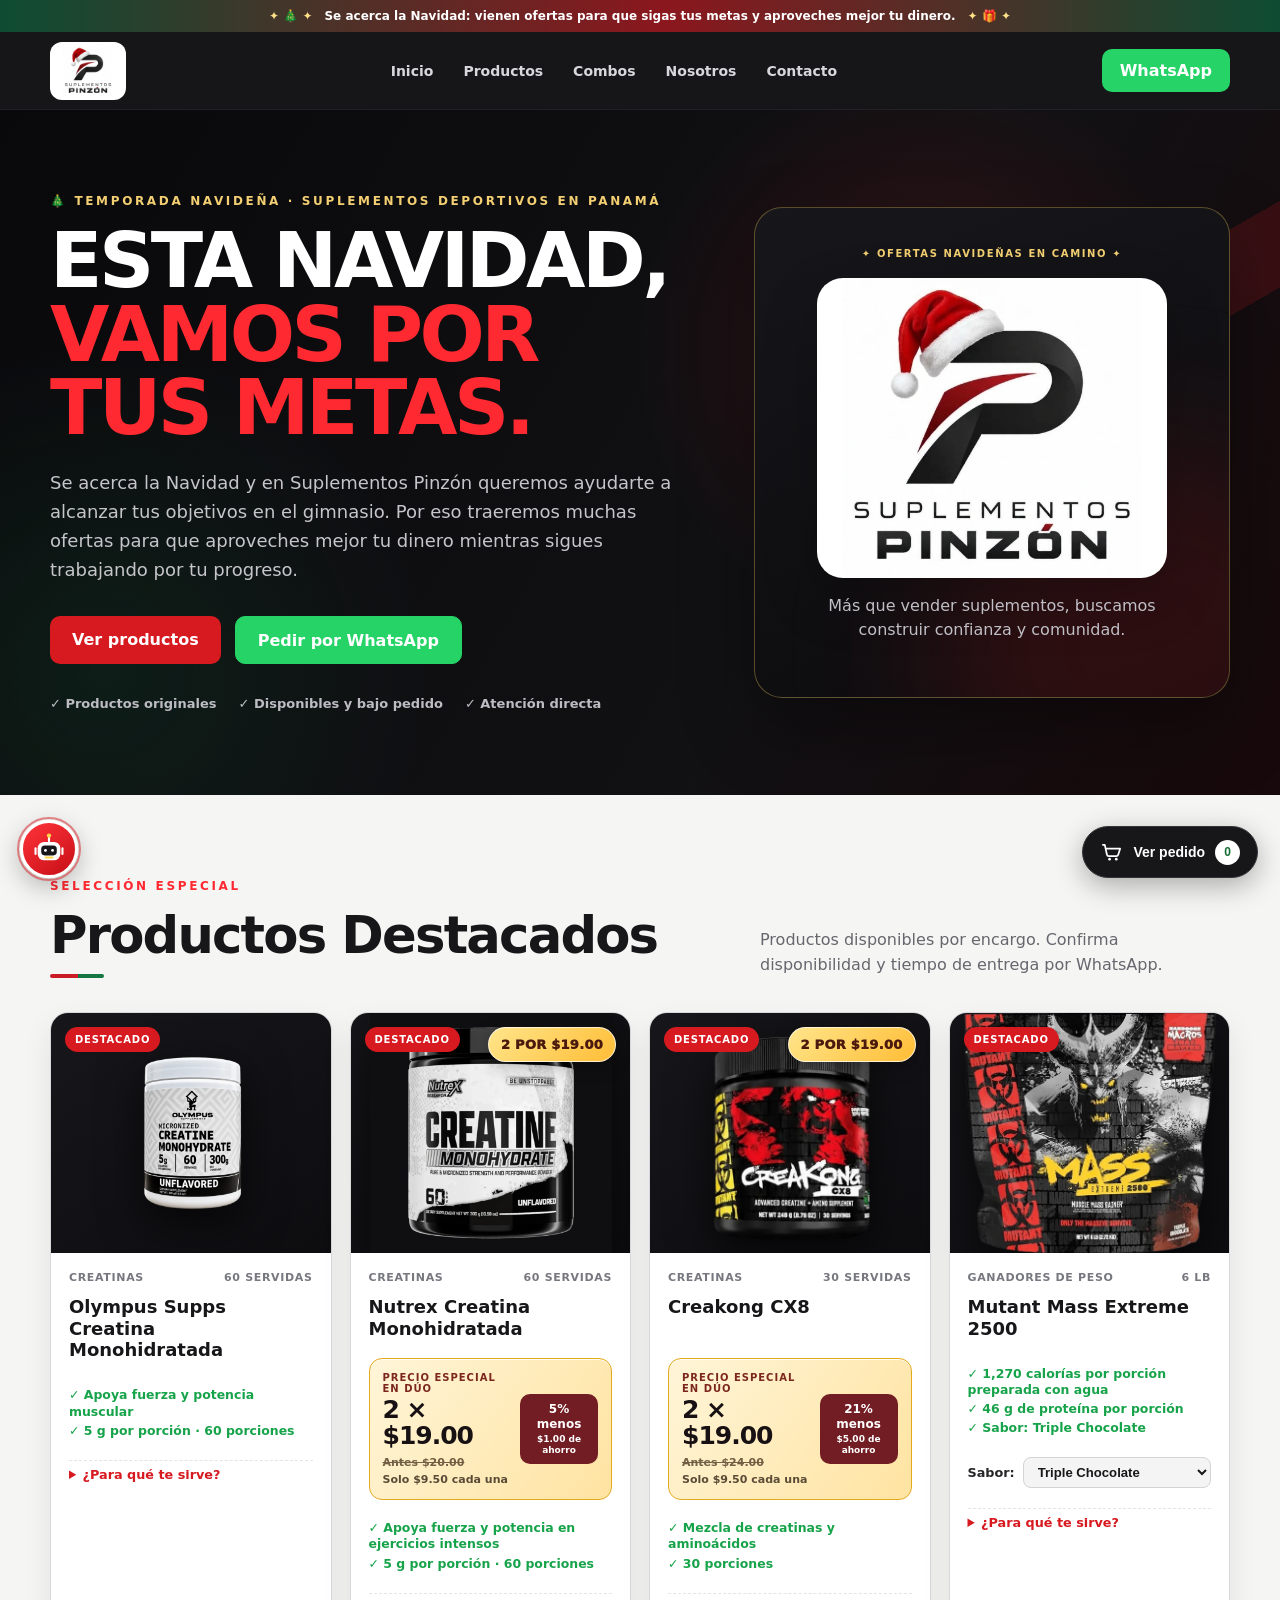
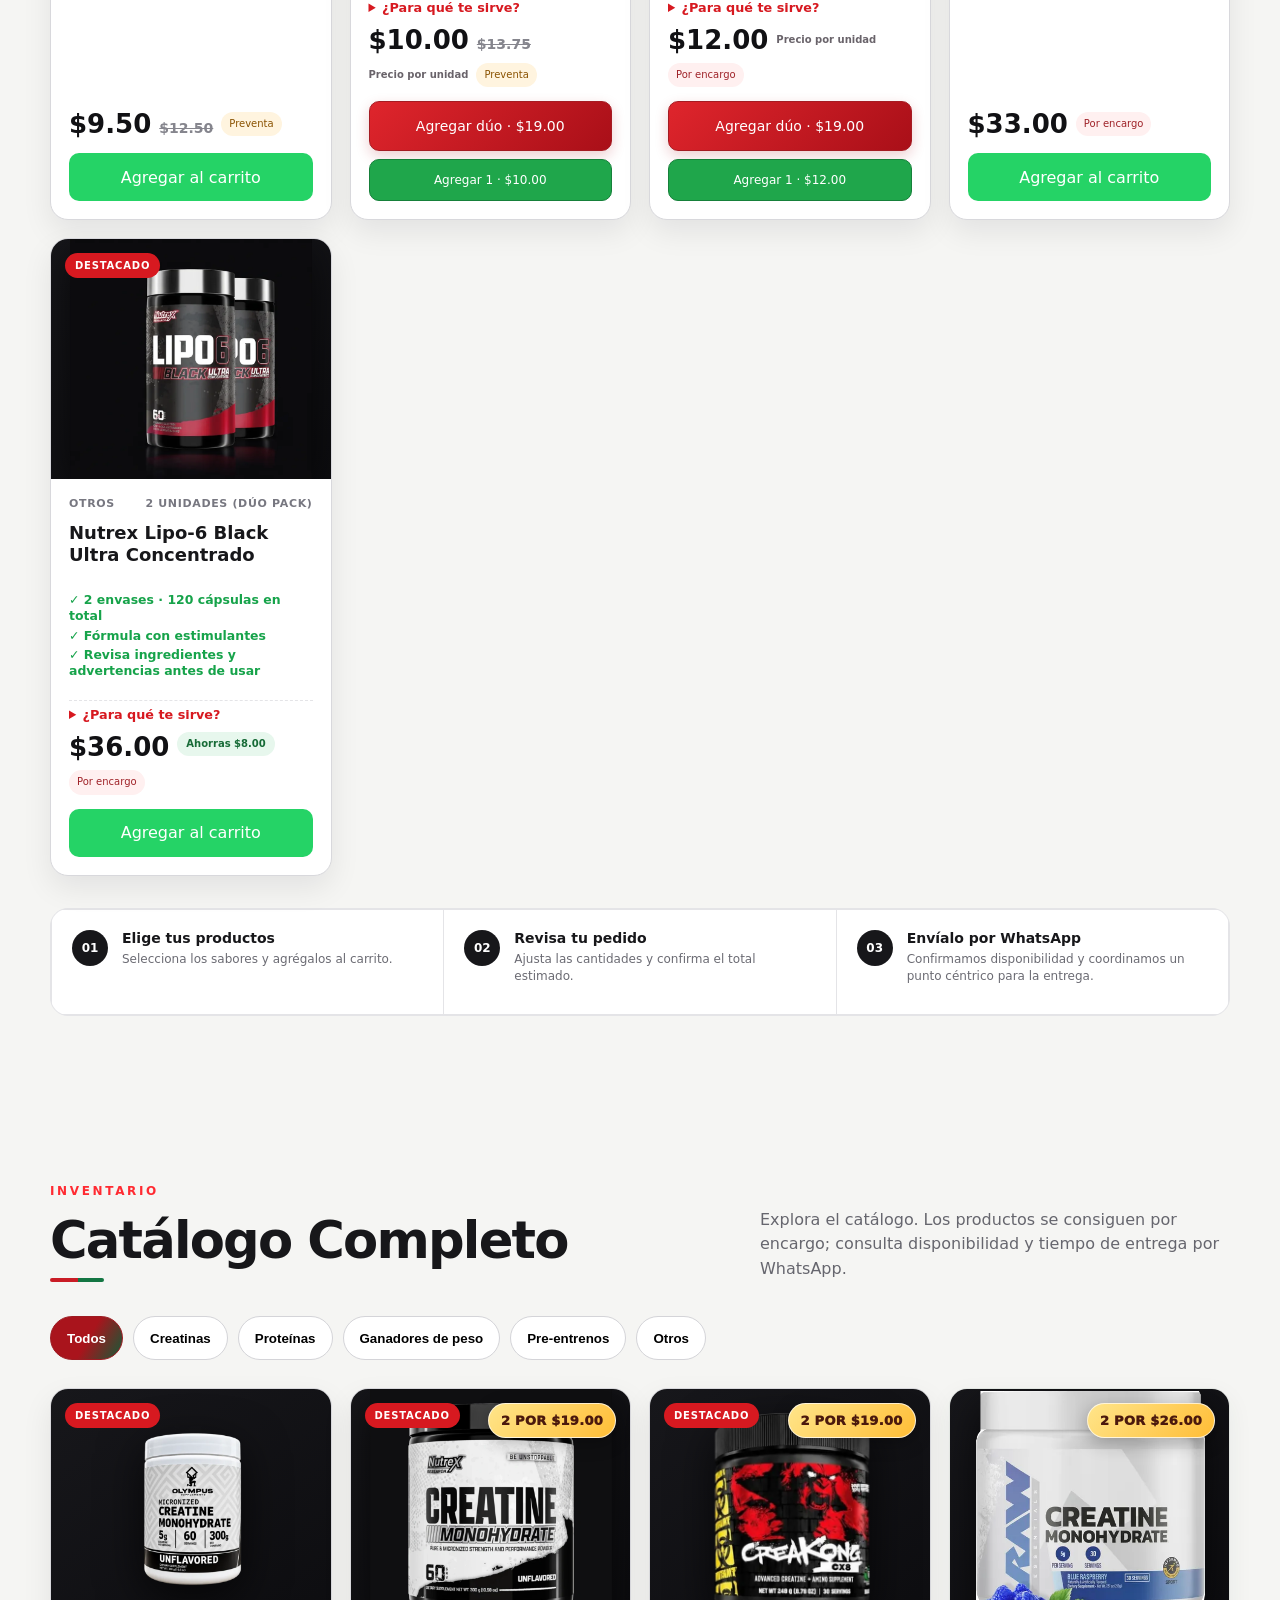
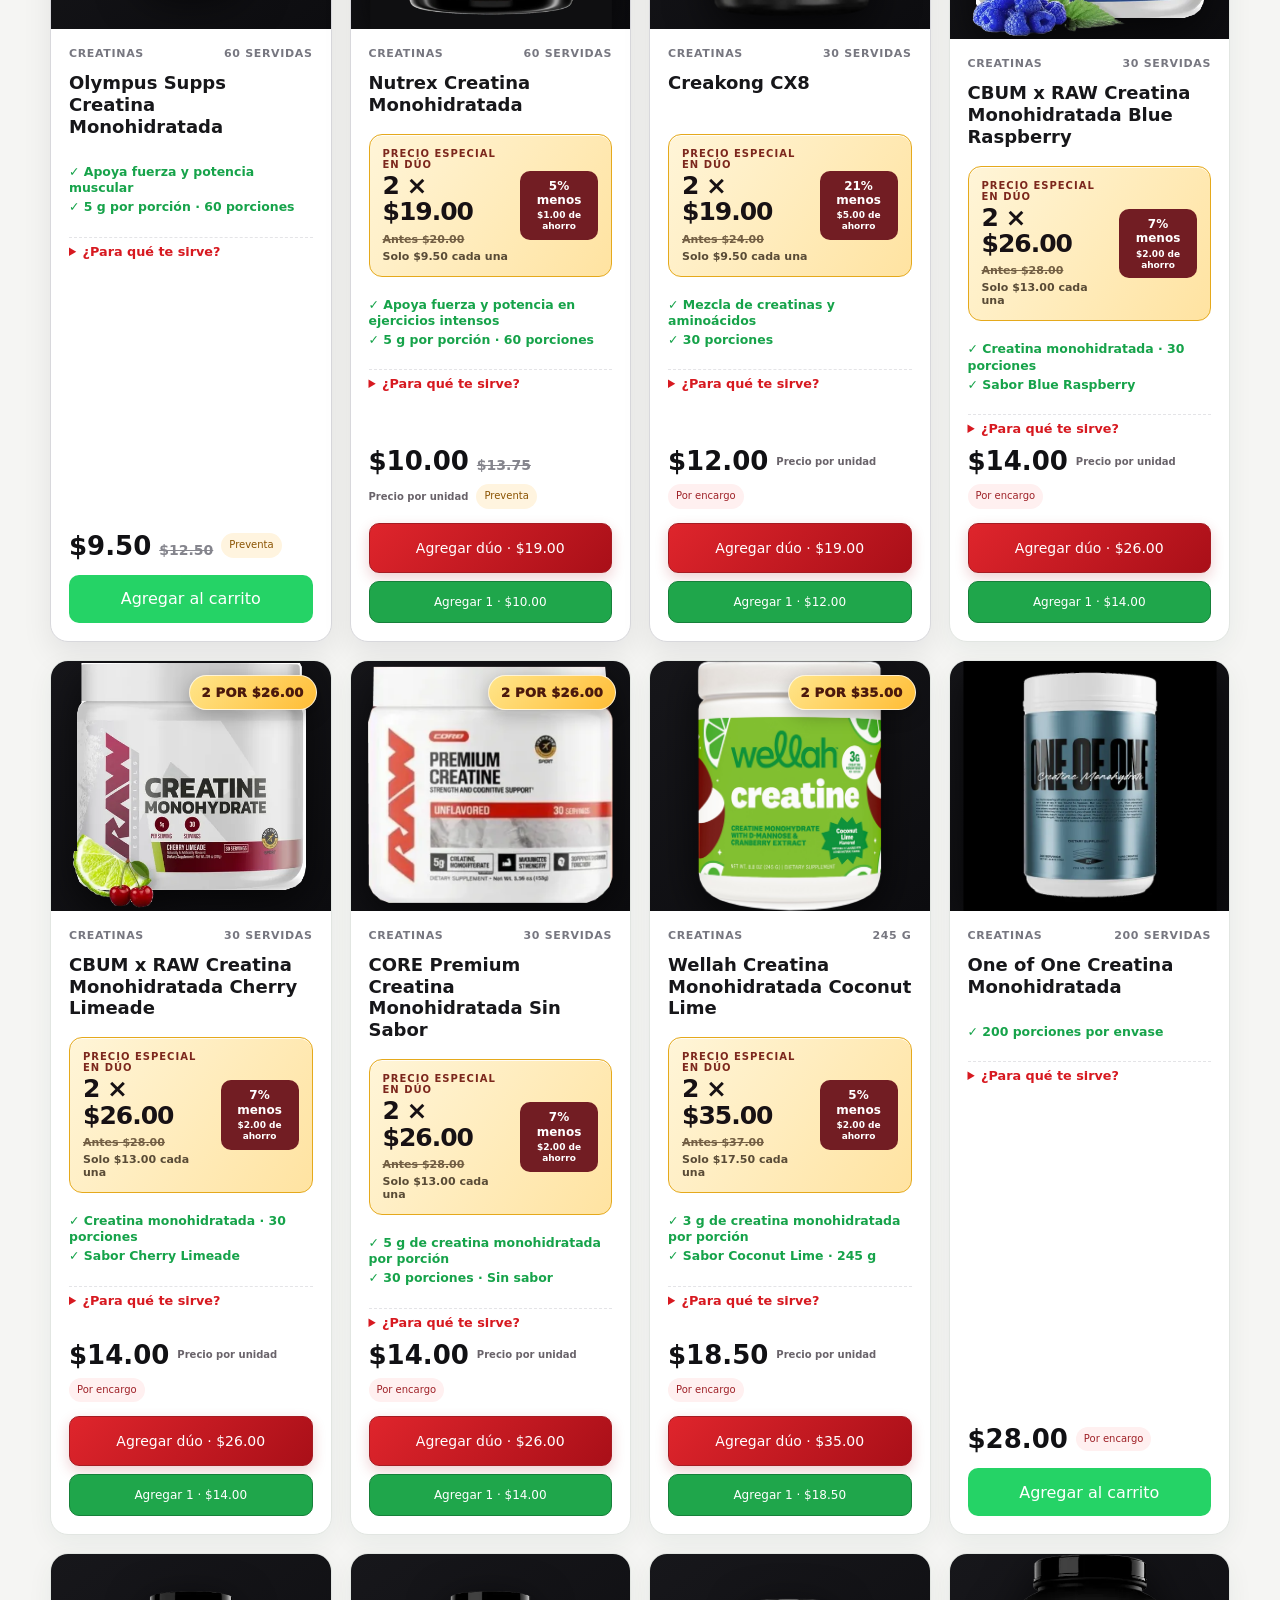
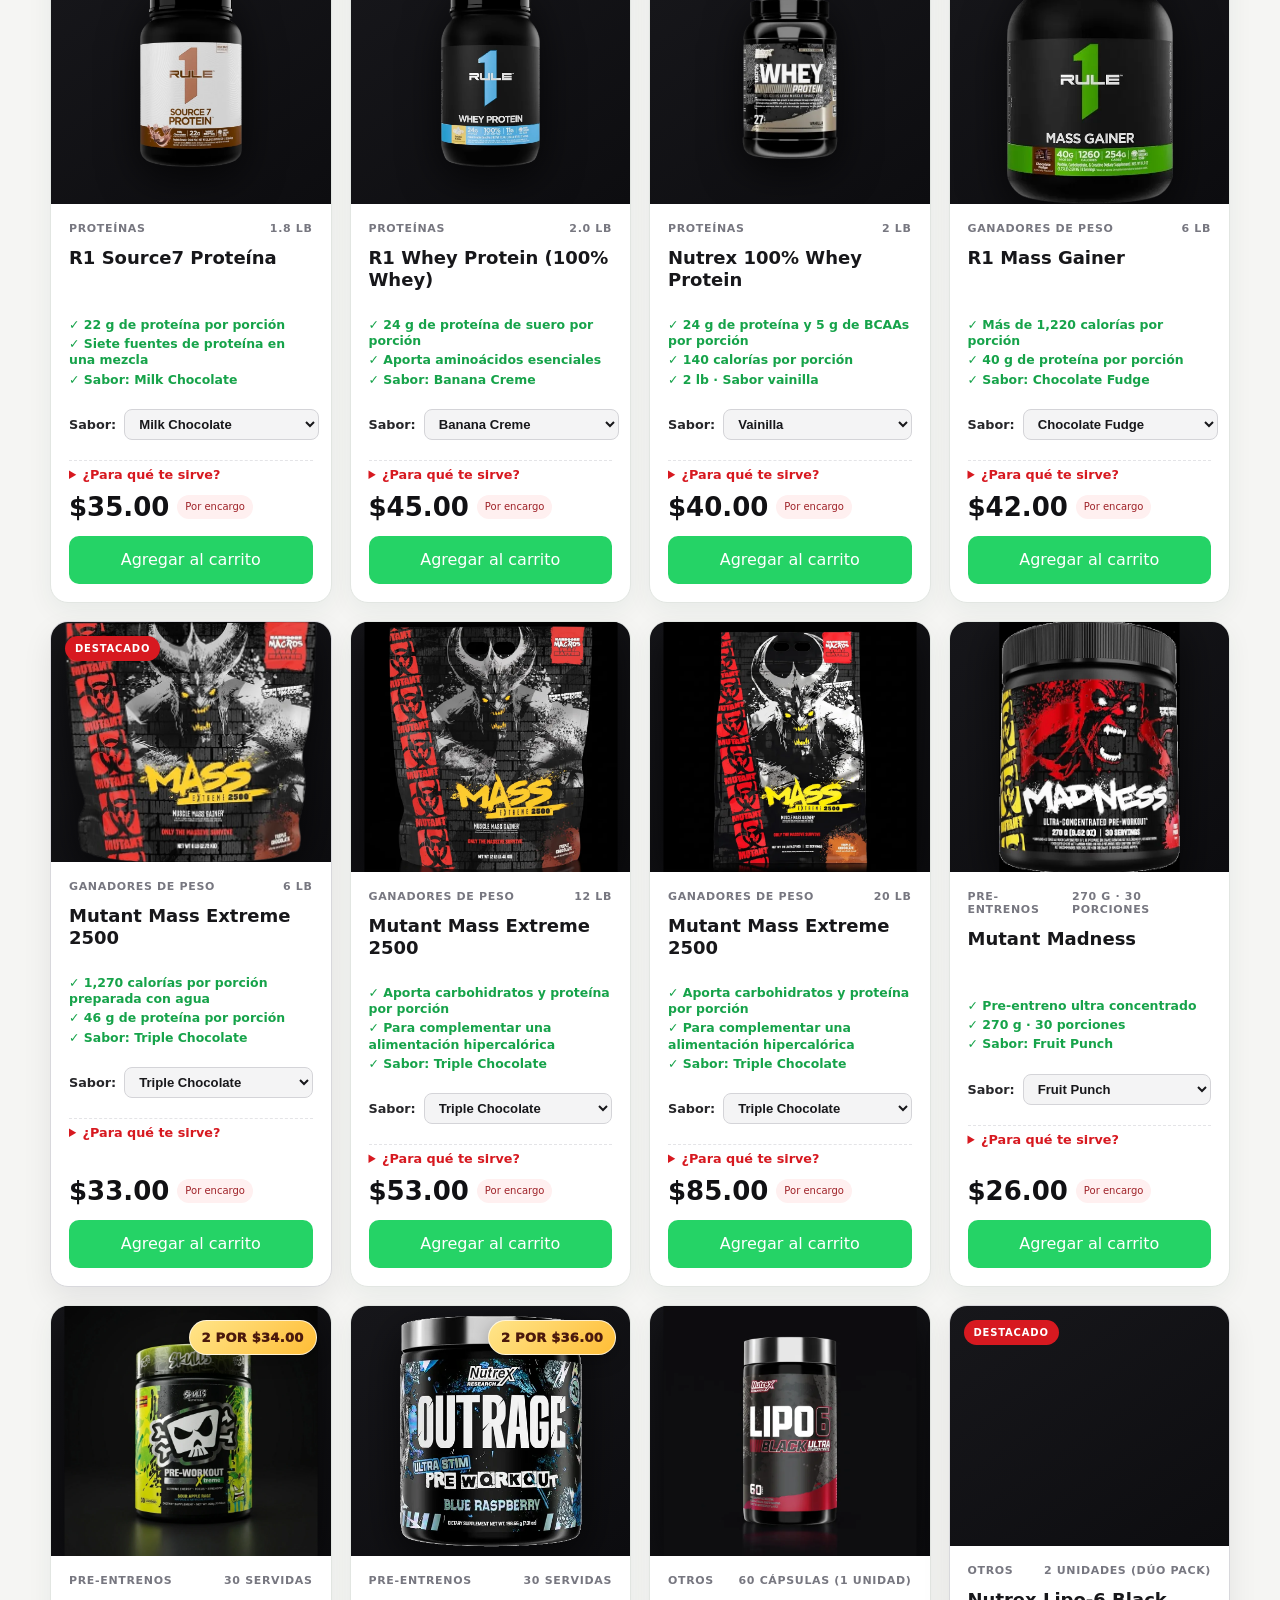
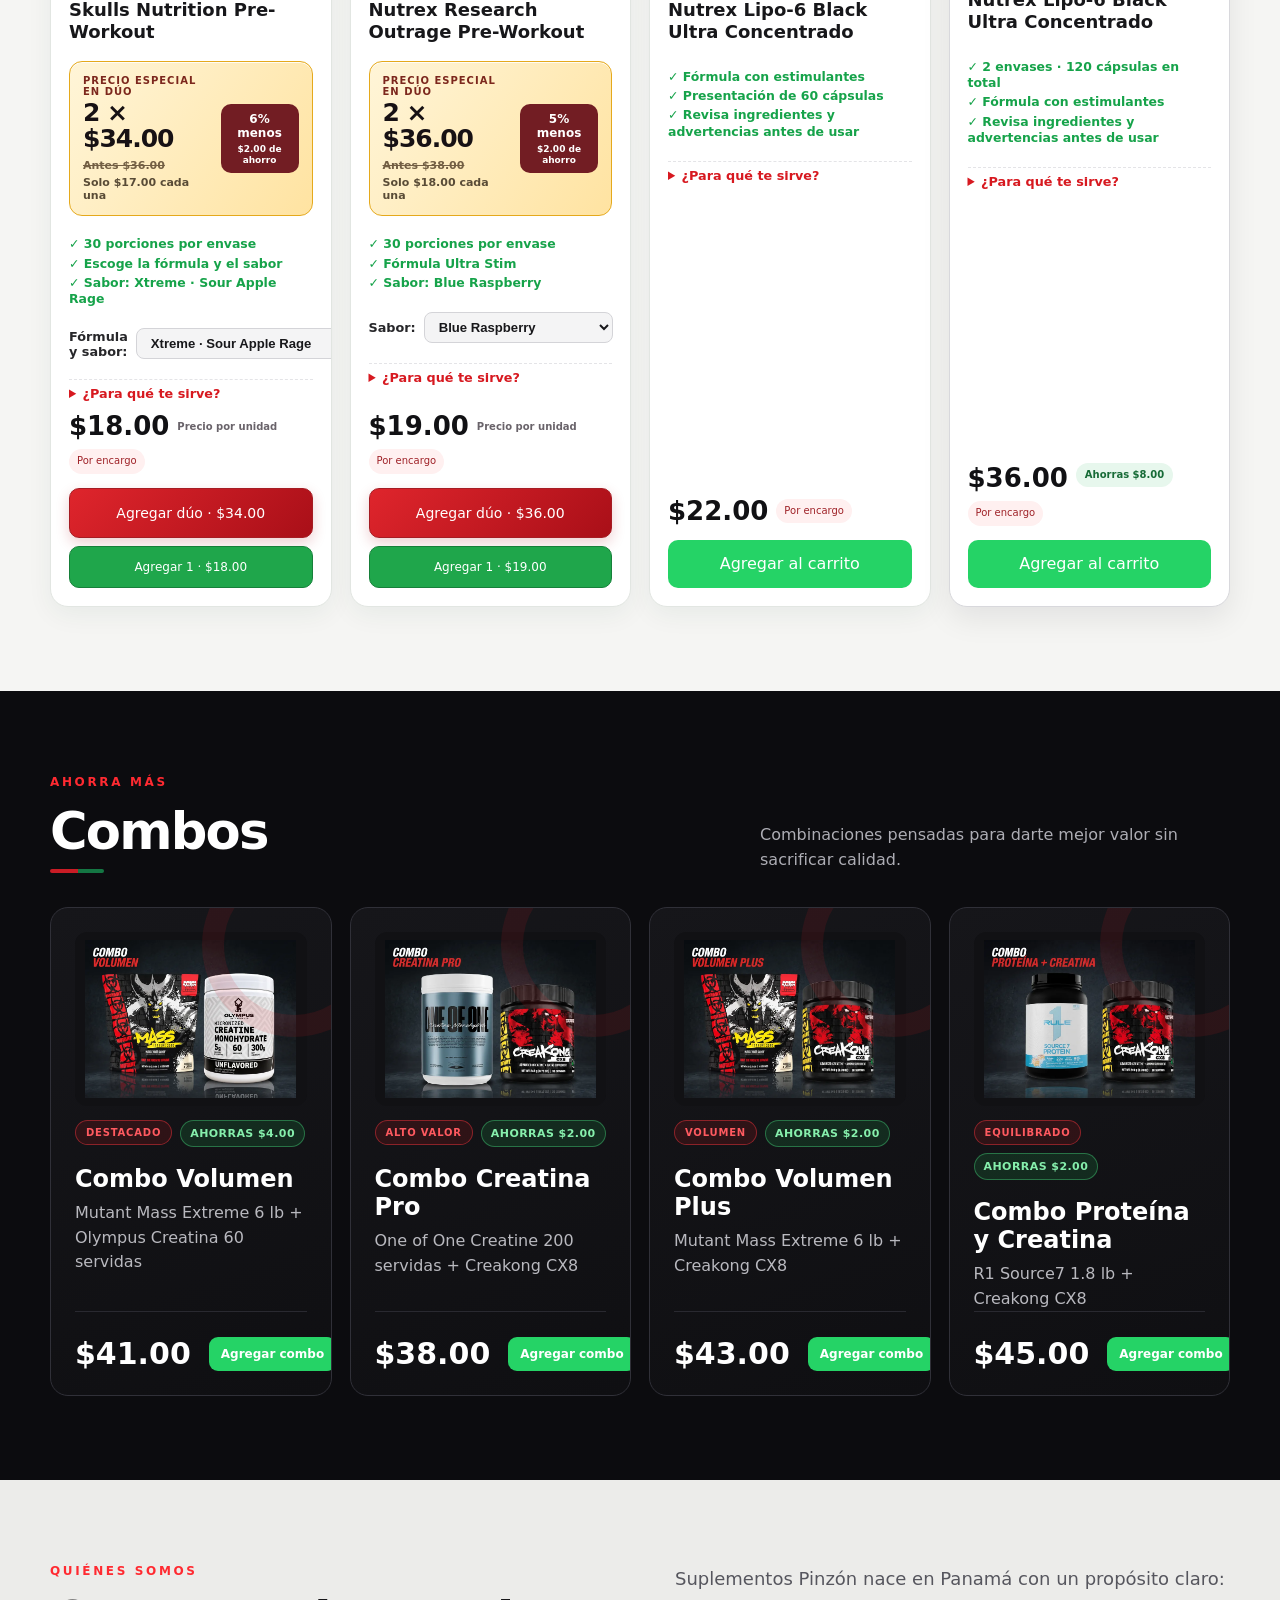
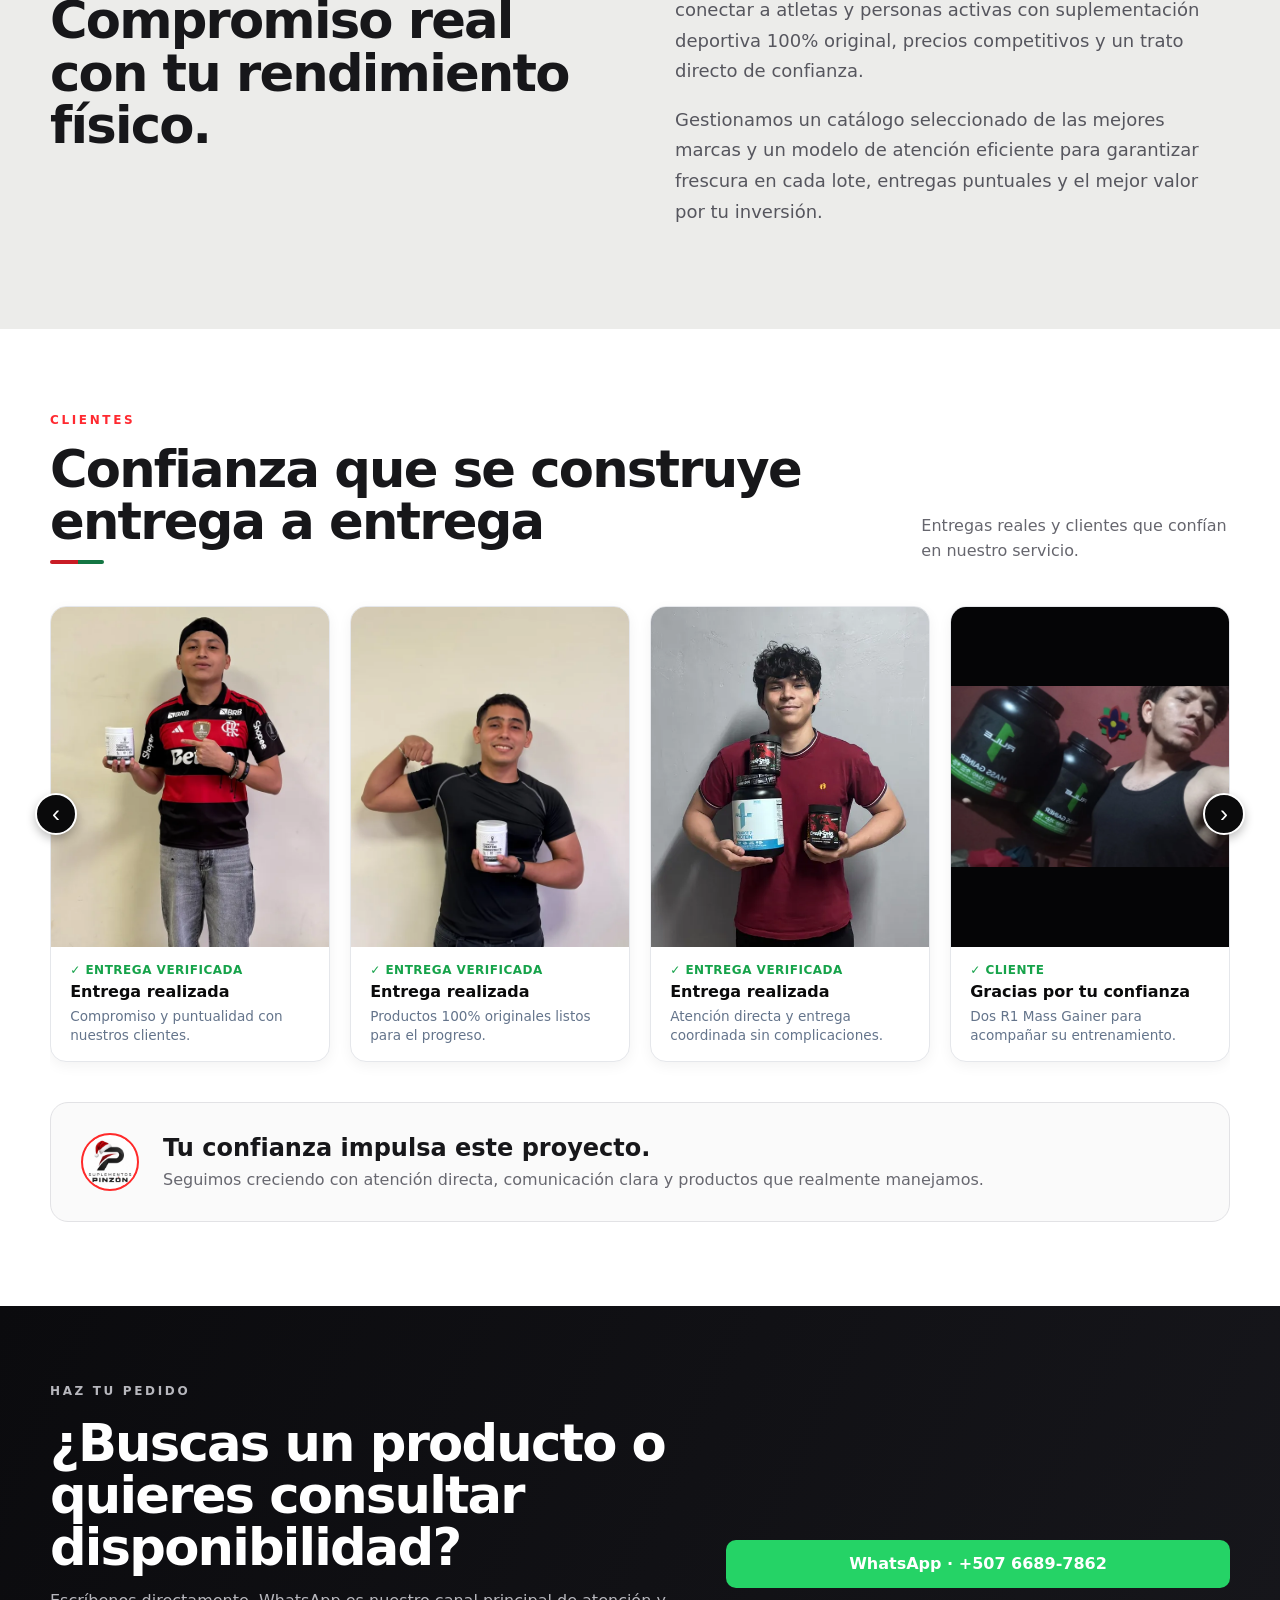
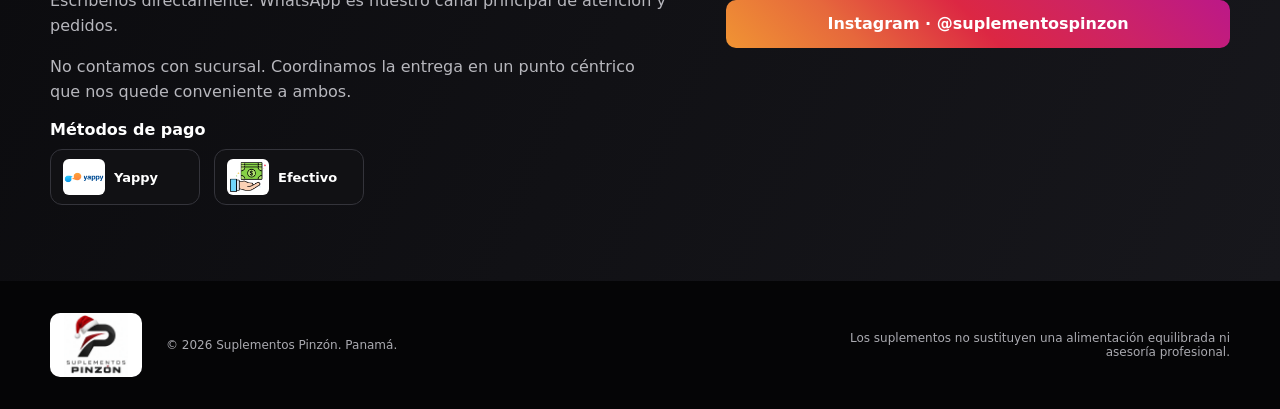
==== commit f8d3700b: "Gorrito" ====
--- a/index.html
+++ b/index.html
@@ -6,7 +6,7 @@
   <meta name="theme-color" content="#73151b" />
   <meta name="description" content="Suplementos Pinzón: creatinas, proteínas, ganadores de peso y suplementos deportivos en Panamá. Productos originales, disponibles y bajo pedido." />
   <title>Suplementos Pinzón | Panamá</title>
-  <link rel="stylesheet" href="styles.css?v=72" />
+  <link rel="stylesheet" href="styles.css?v=78" />
 </head>
 <body>
   <div class="holiday-announcement">
@@ -16,8 +16,7 @@
   </div>
   <header class="site-header">
     <a class="brand brand-logo" href="#inicio" aria-label="Suplementos Pinzón">
-      <img src="assets/logo.webp" alt="Suplementos Pinzón" />
-      <span class="santa-hat" aria-hidden="true"><span class="santa-hat-pom"></span></span>
+      <img src="assets/logo-navidad.png" alt="Suplementos Pinzón" />
     </a>
     <button class="menu-btn" id="menuBtn" aria-label="Abrir menú" aria-expanded="false">☰</button>
     <nav id="navMenu" class="nav-menu" aria-label="Navegación principal">
@@ -101,8 +100,7 @@
         <div class="hero-glow"></div>
         <p class="holiday-card-badge">✦ OFERTAS NAVIDEÑAS EN CAMINO ✦</p>
         <div class="hero-logo-wrap">
-          <img class="hero-logo" src="assets/logo.webp" alt="Logo oficial de Suplementos Pinzón" />
-          <span class="santa-hat santa-hat--hero" aria-hidden="true"><span class="santa-hat-pom"></span></span>
+          <img class="hero-logo" src="assets/logo-navidad.png" alt="Logo oficial de Suplementos Pinzón" />
         </div>
         <p>Más que vender suplementos, buscamos construir confianza y comunidad.</p>
       </div>
@@ -289,7 +287,7 @@
 
       <div class="client-placeholder" style="margin-top: 1.5rem;">
         <div style="width: 58px; height: 58px; min-width: 58px; max-width: 58px; border-radius: 50%; border: 2px solid #ff2a2a; background: #ffffff; display: flex; align-items: center; justify-content: center; overflow: hidden; flex-shrink: 0; box-sizing: border-box;">
-          <img src="assets/logo.webp" alt="Logo" style="width: 100%; height: 100%; object-fit: contain; padding: 4px; display: block;">
+          <img src="assets/logo-navidad.png" alt="Logo navideño de Suplementos Pinzón" style="width: 100%; height: 100%; object-fit: contain; padding: 4px; display: block;">
         </div>
         <div>
           <h3>Tu confianza impulsa este proyecto.</h3>
@@ -347,12 +345,12 @@
   </dialog>
 
   <footer>
-    <img class="footer-logo" src="assets/logo.webp" alt="Suplementos Pinzón" />
+    <img class="footer-logo" src="assets/logo-navidad.png" alt="Suplementos Pinzón" />
     <p>© <span id="year"></span> Suplementos Pinzón. Panamá.</p>
     <p class="footer-note">Los suplementos no sustituyen una alimentación equilibrada ni asesoría profesional.</p>
   </footer>
 
-  <script src="data.js?v=77"></script>
-  <script src="app.js?v=71"></script>
+  <script src="data.js?v=78"></script>
+  <script src="app.js?v=78"></script>
 </body>
 </html>
--- a/styles.css
+++ b/styles.css
@@ -1301,8 +1301,8 @@
 
 .brand-logo {
   position: relative;
-  width: 64px;
-  height: 56px;
+  width: 76px;
+  height: 58px;
   padding: 4px;
   box-sizing: border-box;
   overflow: visible;
@@ -1313,52 +1313,6 @@
   height: 100%;
   border-radius: 8px;
   object-fit: contain;
-}
-
-.santa-hat {
-  position: absolute;
-  top: -12px;
-  right: 2px;
-  z-index: 4;
-  width: 34px;
-  height: 30px;
-  transform: rotate(16deg);
-  pointer-events: none;
-}
-
-.santa-hat::before {
-  position: absolute;
-  top: 3px;
-  left: 6px;
-  width: 24px;
-  height: 21px;
-  background: linear-gradient(145deg, #f13239, #a90f18);
-  clip-path: polygon(0 100%, 100% 100%, 77% 0);
-  content: "";
-}
-
-.santa-hat::after {
-  position: absolute;
-  bottom: 4px;
-  left: 0;
-  width: 34px;
-  height: 7px;
-  border-radius: 5px;
-  background: #fff;
-  box-shadow: 0 1px 3px rgba(0, 0, 0, .35);
-  content: "";
-}
-
-.santa-hat-pom {
-  position: absolute;
-  top: 0;
-  right: 2px;
-  z-index: 1;
-  width: 9px;
-  height: 9px;
-  border-radius: 50%;
-  background: #fff;
-  box-shadow: 0 1px 3px rgba(0, 0, 0, .25);
 }
 
 .hero {
@@ -1395,12 +1349,6 @@
   max-height: 300px;
 }
 
-.hero-card .santa-hat--hero {
-  top: -21px;
-  right: 7%;
-  transform: rotate(16deg) scale(1.5);
-}
-
 @media (max-width: 620px) {
   .holiday-announcement {
     gap: 7px;
@@ -1411,4 +1359,37 @@
   .holiday-ornament {
     font-size: 12px;
   }
+}
+
+.section-head h2::after {
+  display: block;
+  width: 54px;
+  height: 4px;
+  margin-top: 12px;
+  border-radius: 4px;
+  background: linear-gradient(90deg, #c91c25 0 52%, #147643 52%);
+  content: "";
+}
+
+.filter-btn.active {
+  border-color: #9c1b22;
+  background: linear-gradient(120deg, #a9141c 0 52%, #125b38);
+}
+
+.product-card {
+  border-color: #e2e6e2;
+  box-shadow: 0 8px 26px rgba(20, 72, 43, .06);
+}
+
+.product-card:hover {
+  border-color: #b7d2c0;
+  box-shadow: 0 16px 36px rgba(20, 72, 43, .12);
+}
+
+.nav-menu a:focus-visible,
+.filter-btn:focus-visible,
+.btn:focus-visible,
+.card-btn:focus-visible {
+  outline: 3px solid #e8be58;
+  outline-offset: 3px;
 }
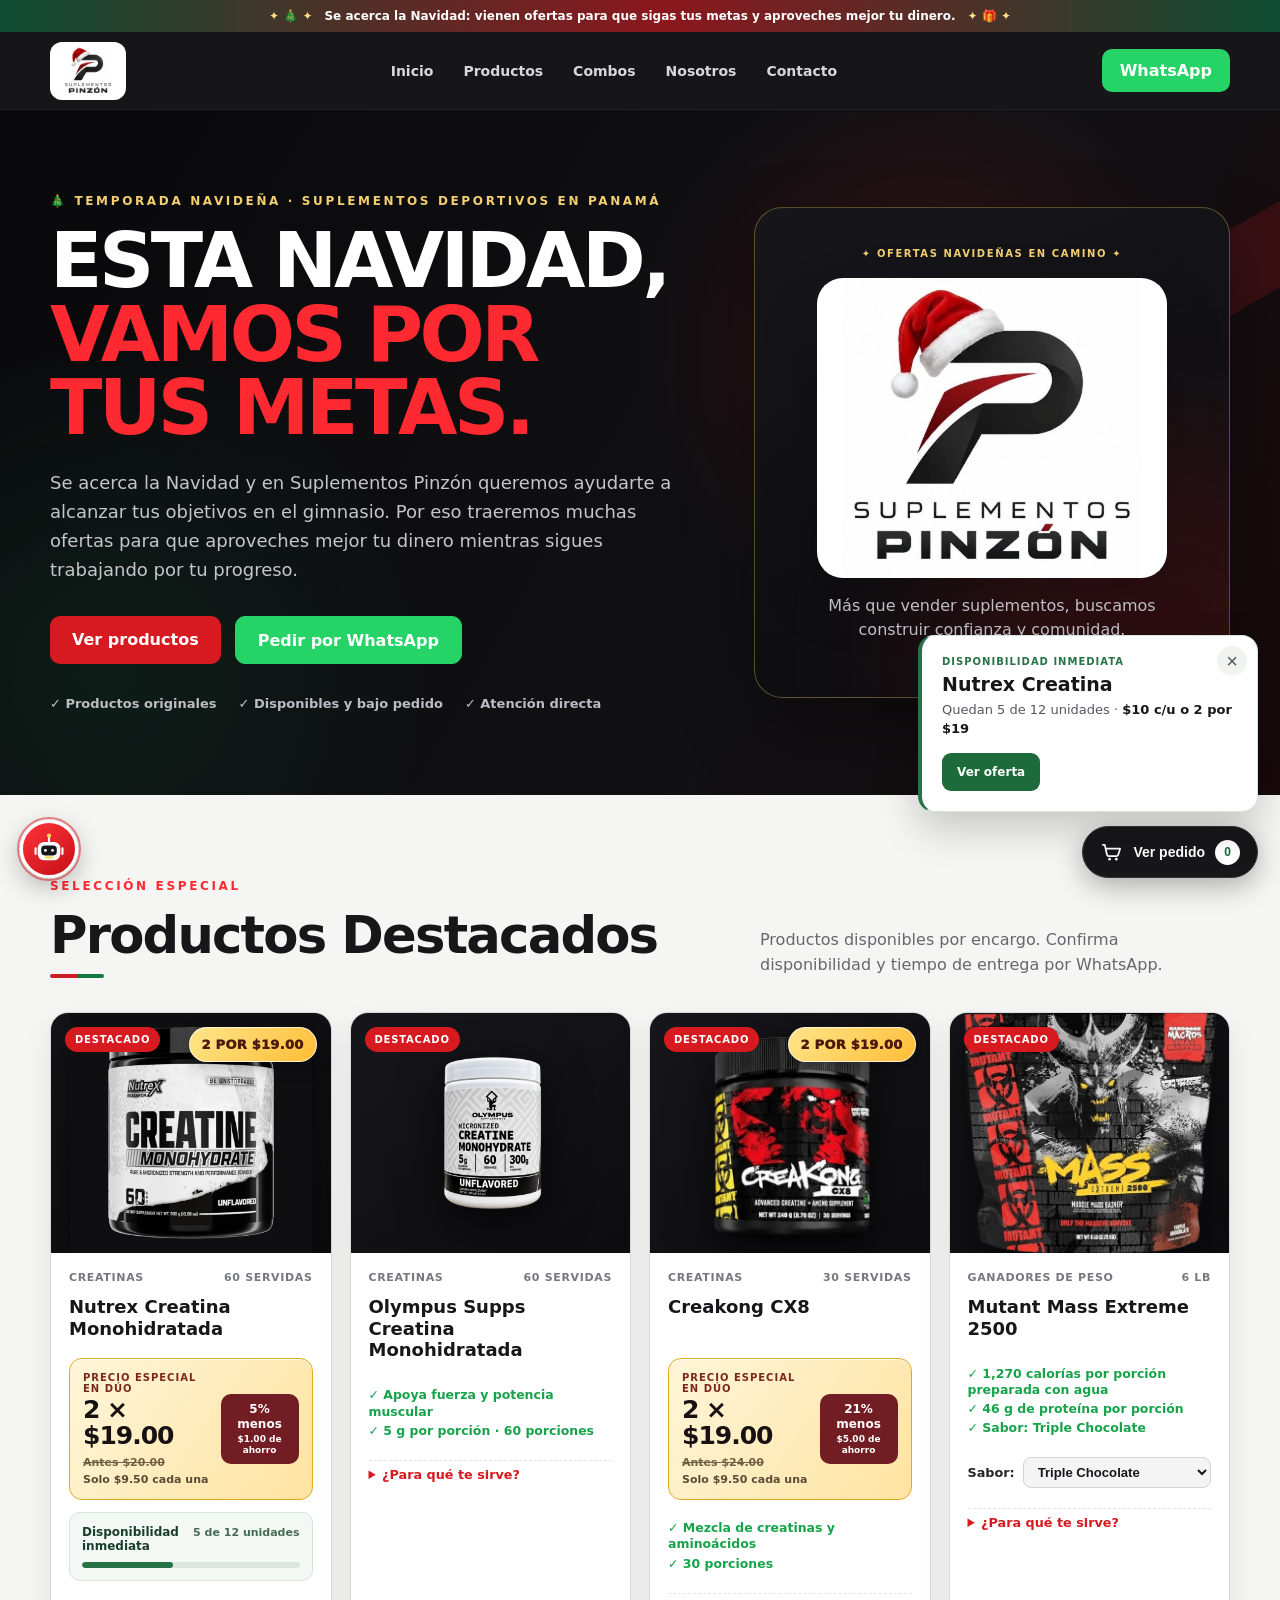
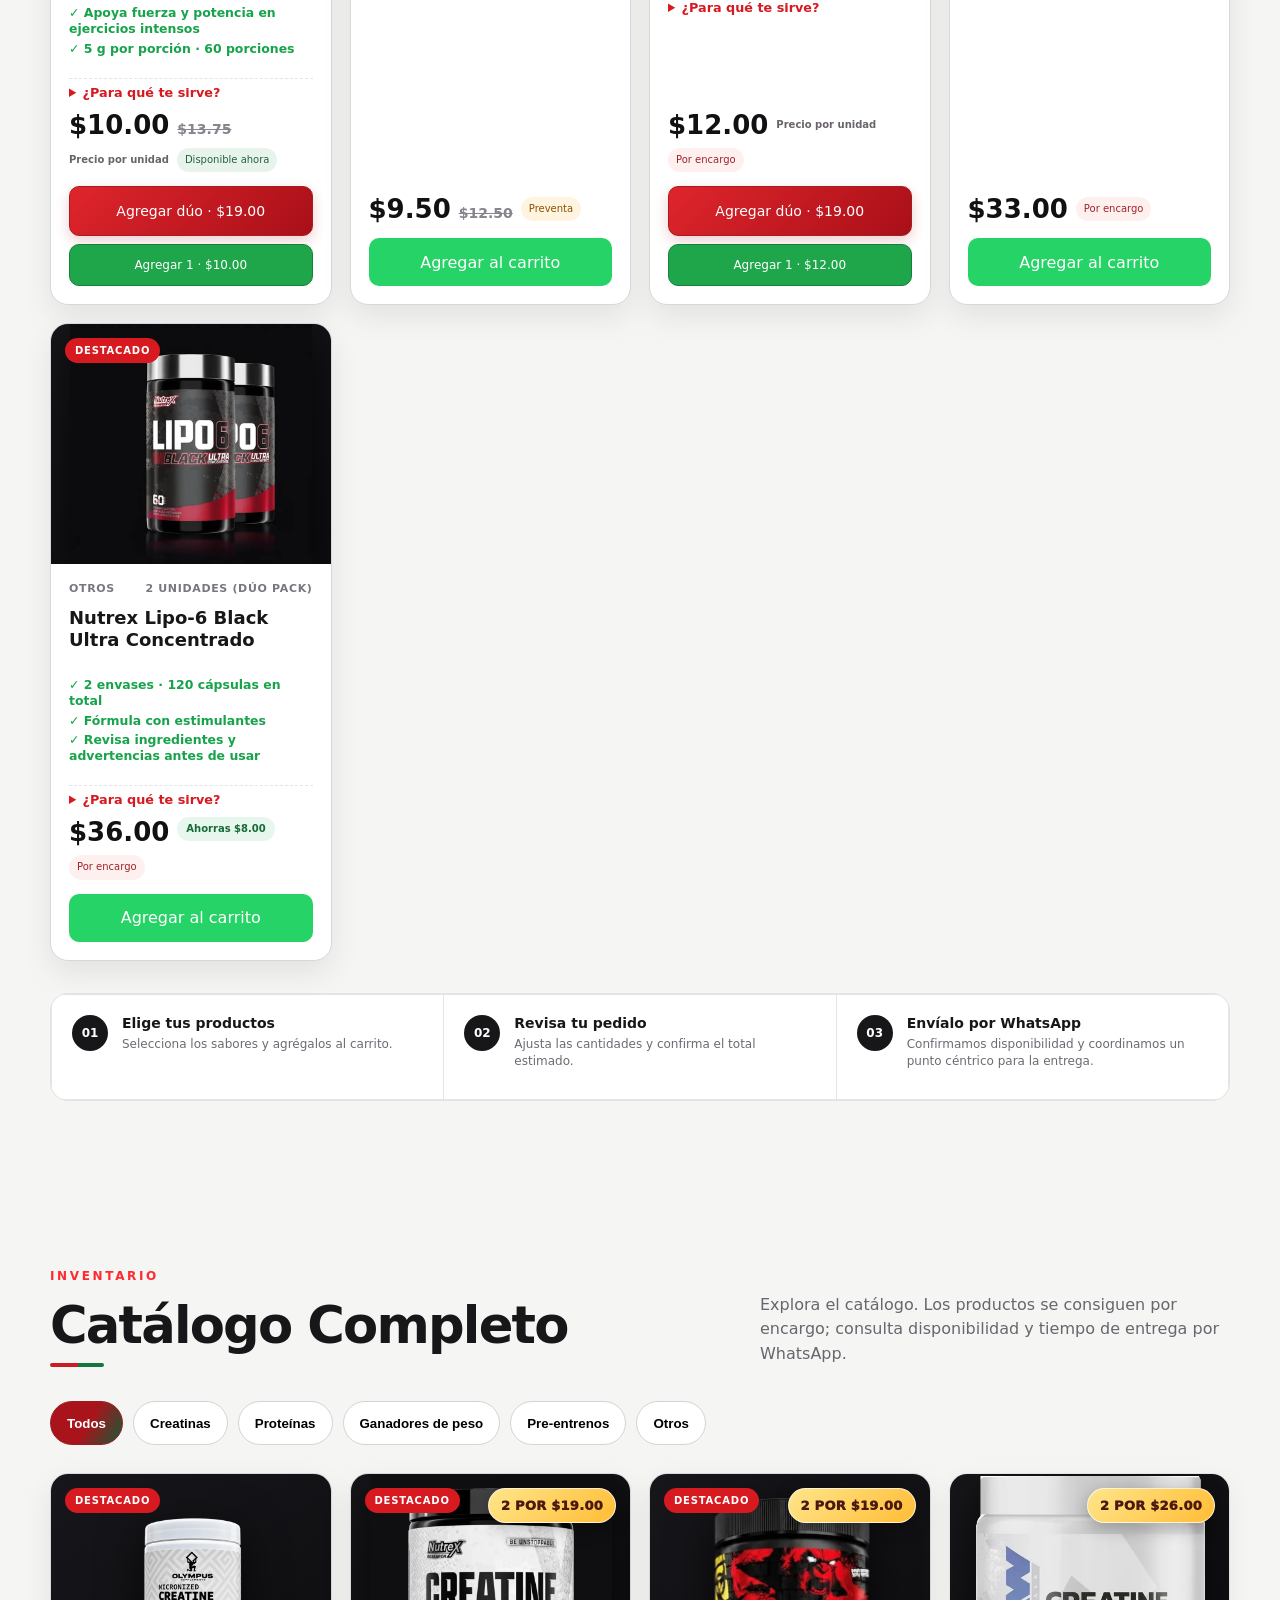
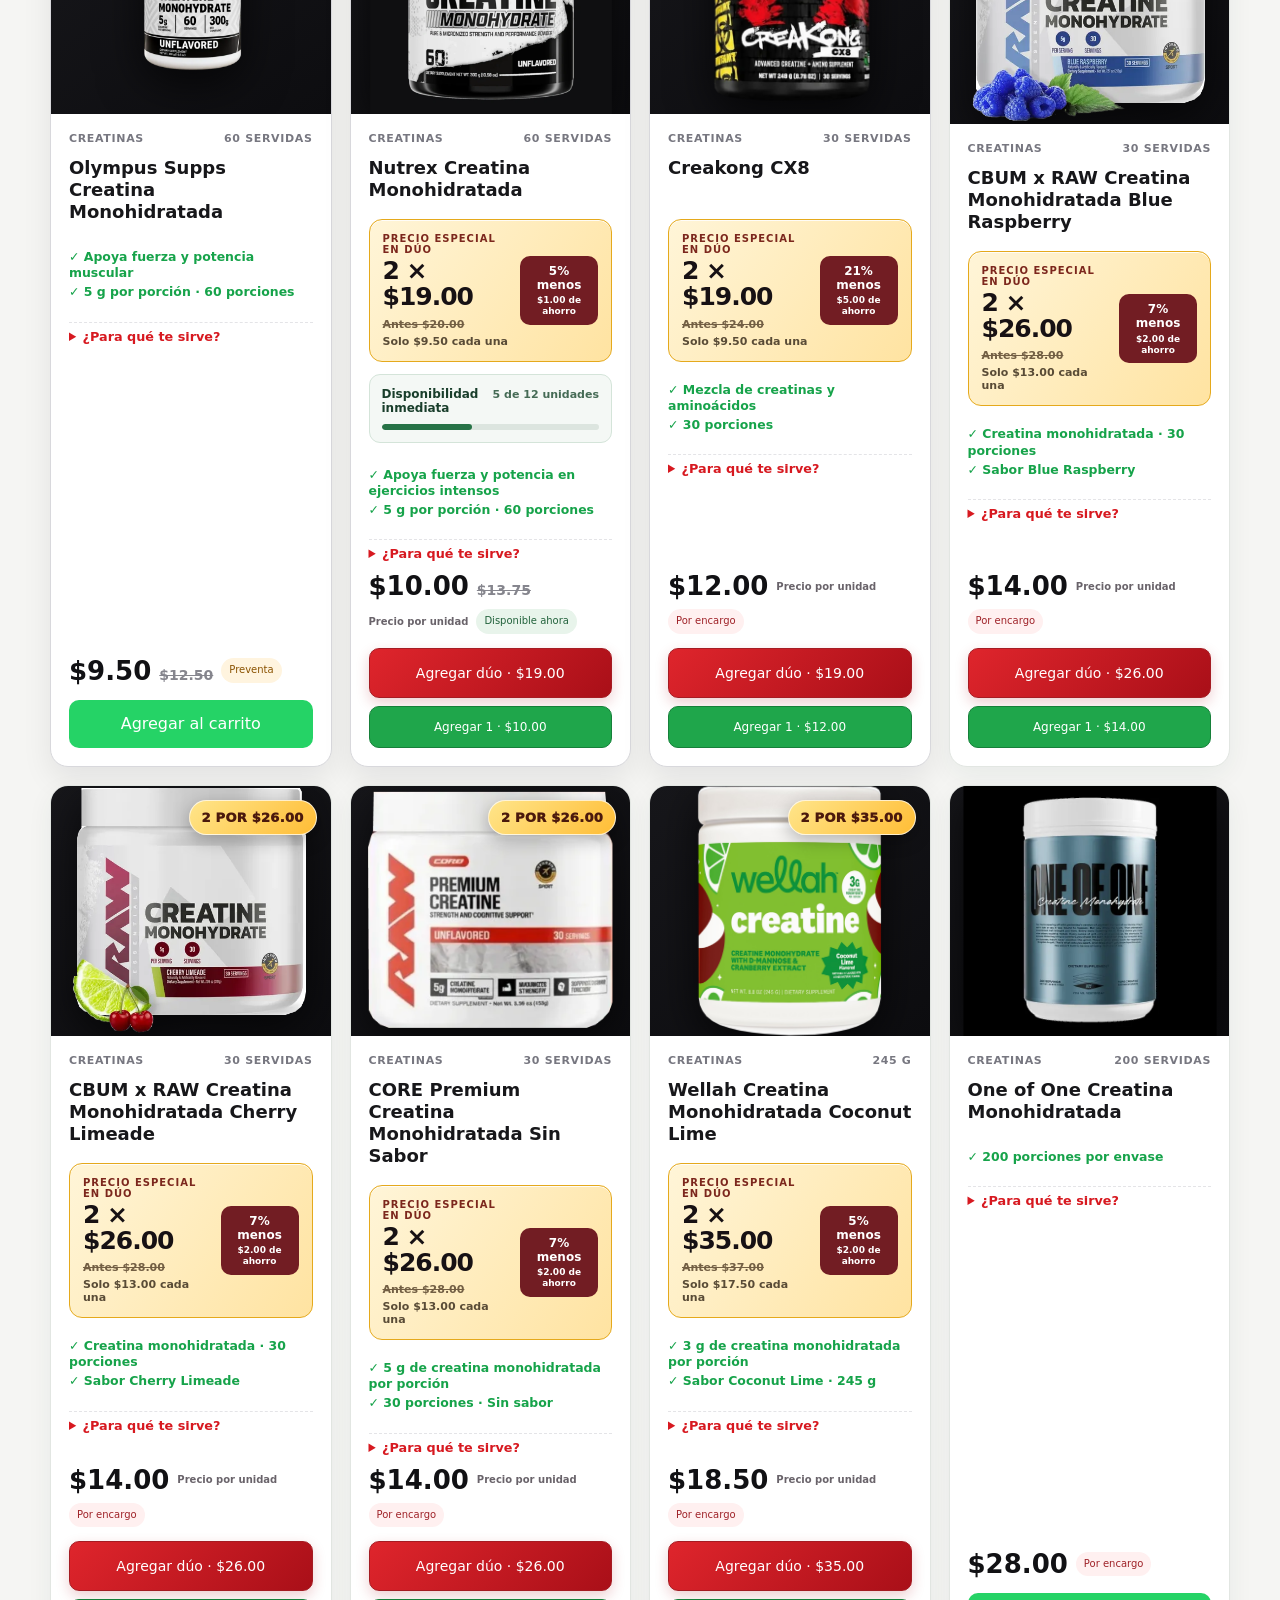
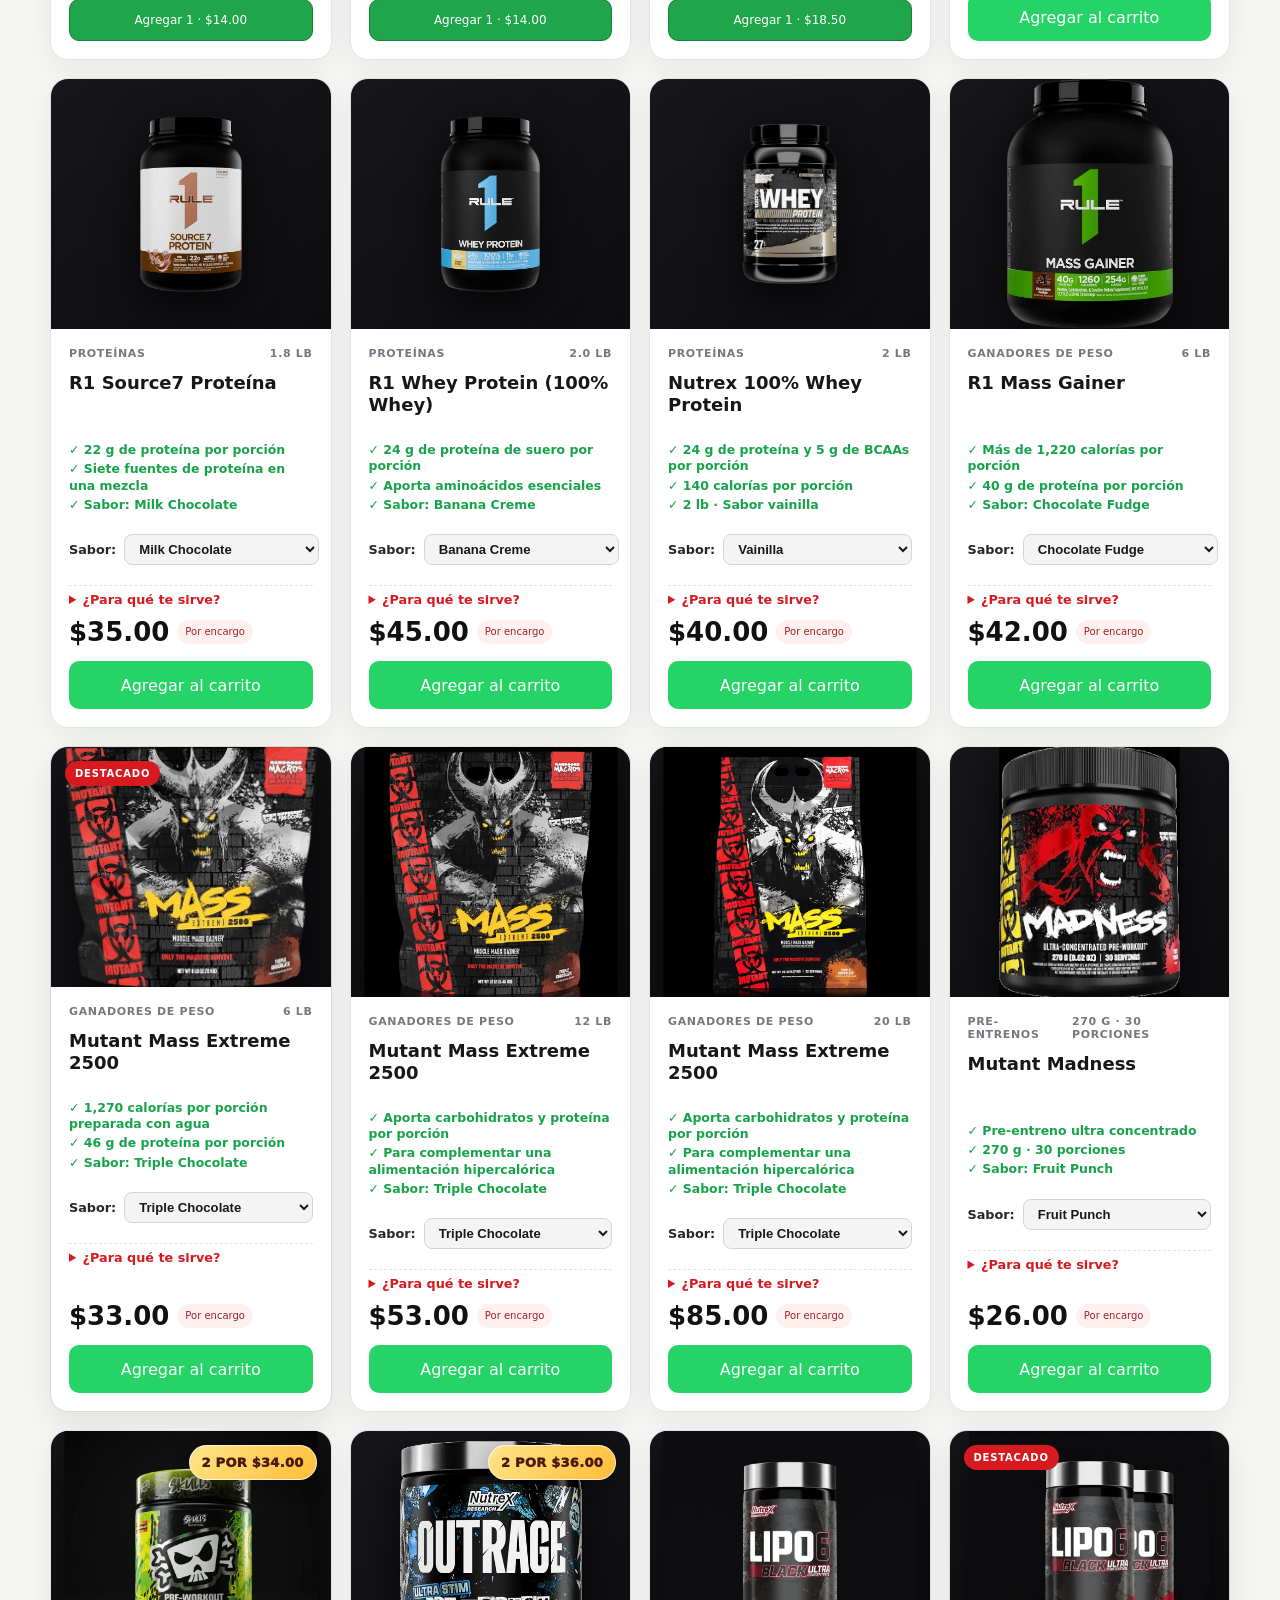
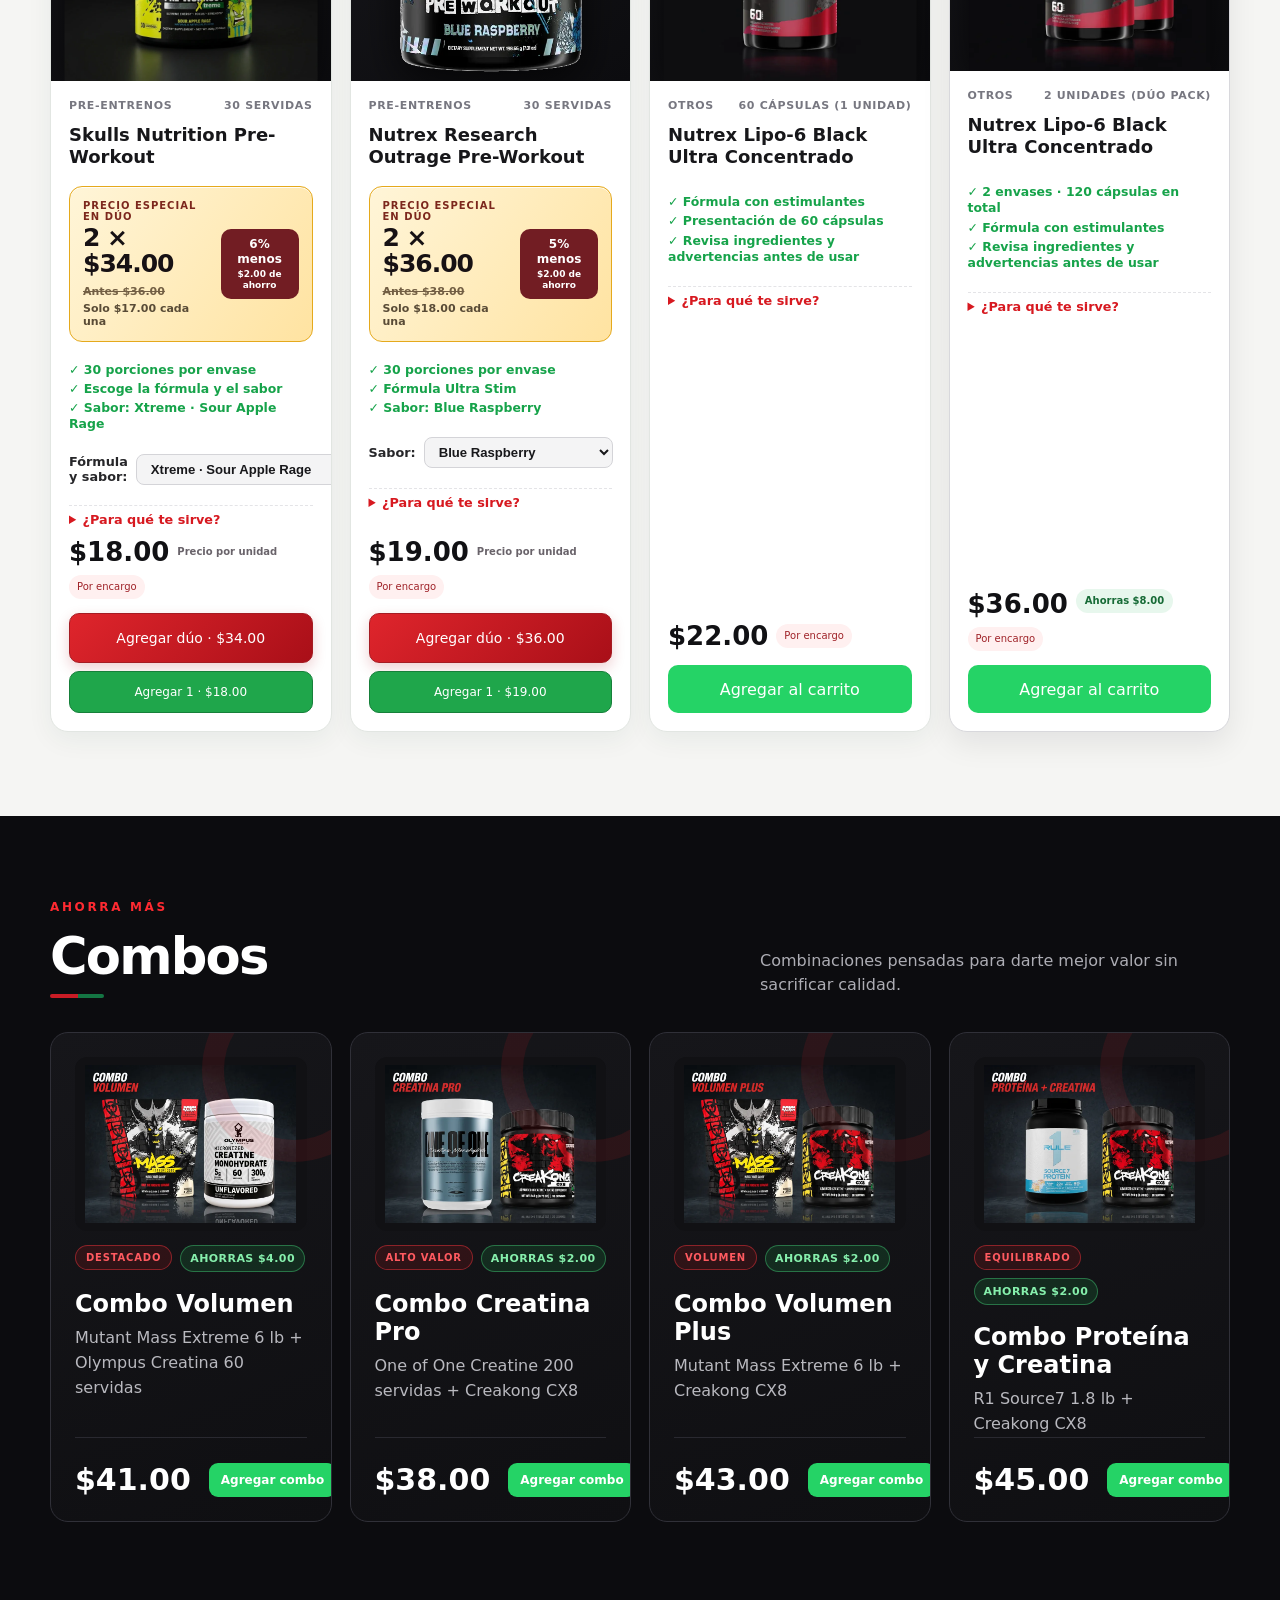
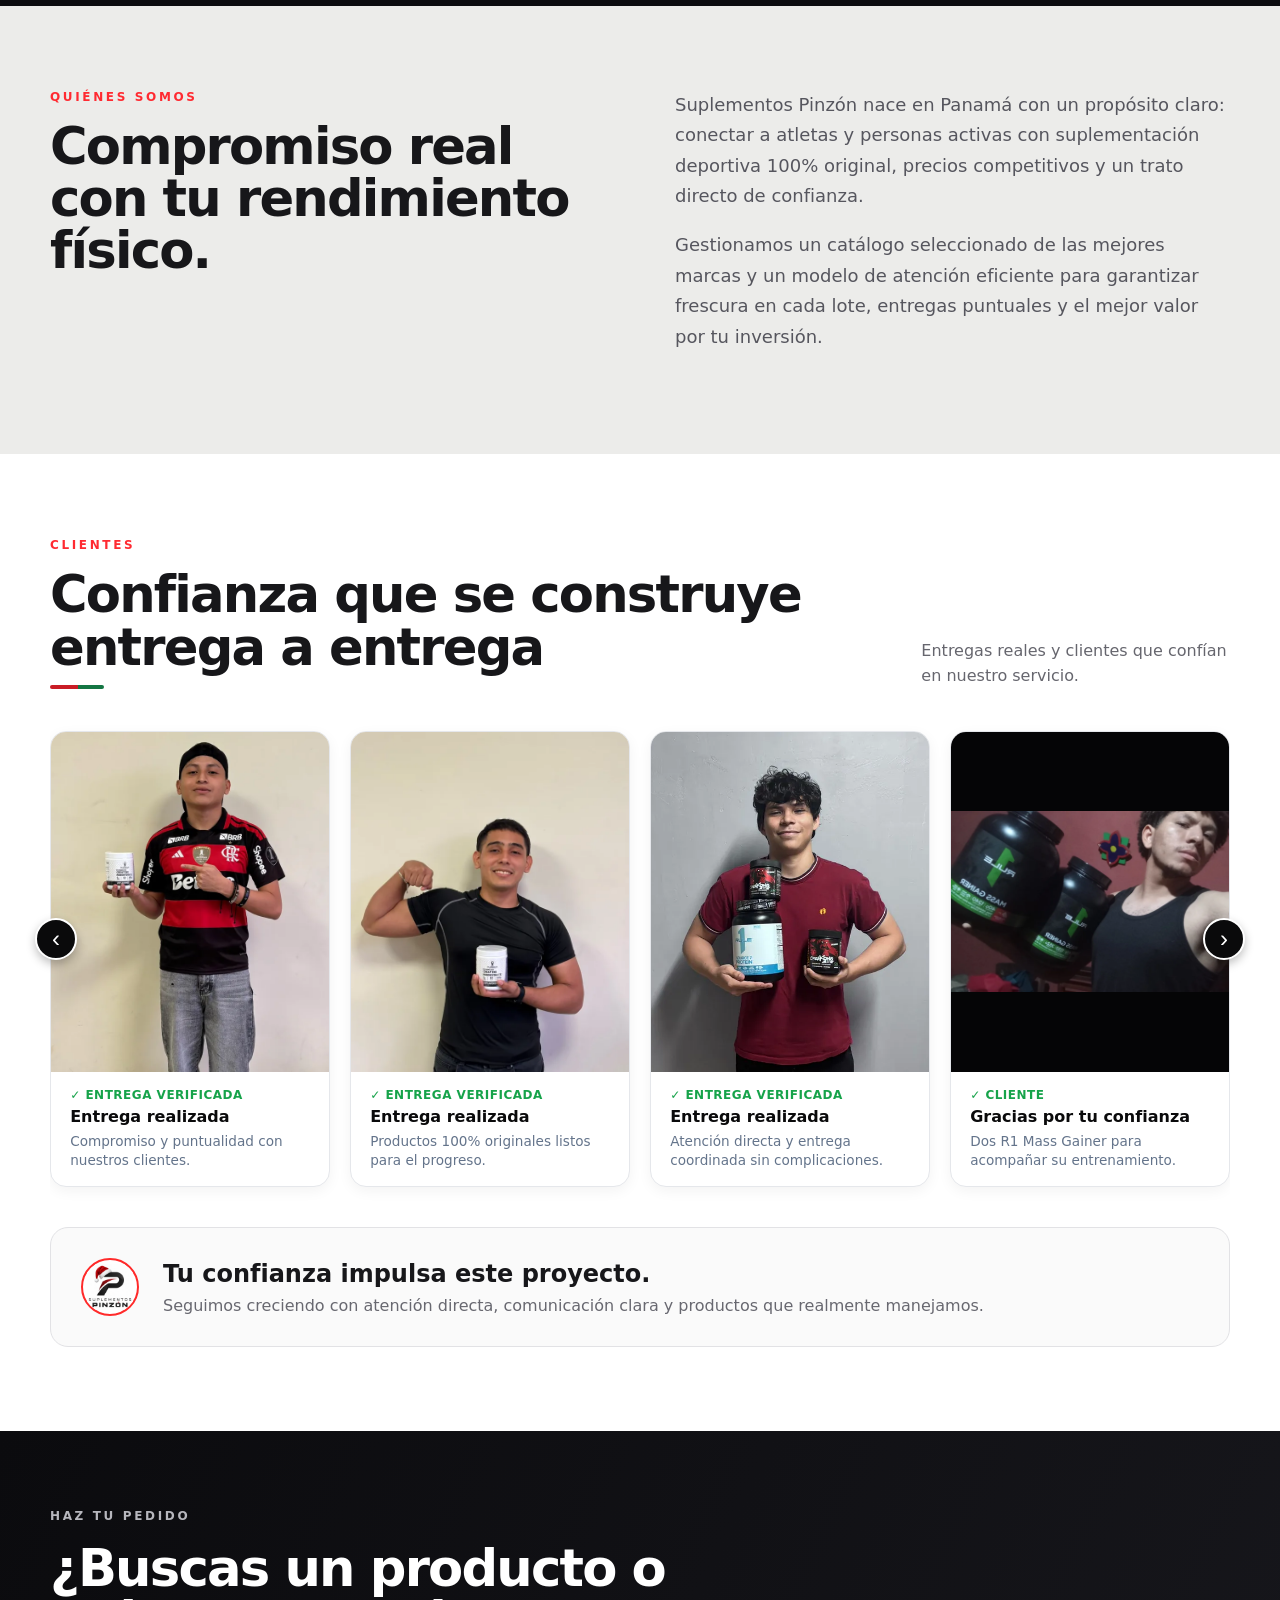
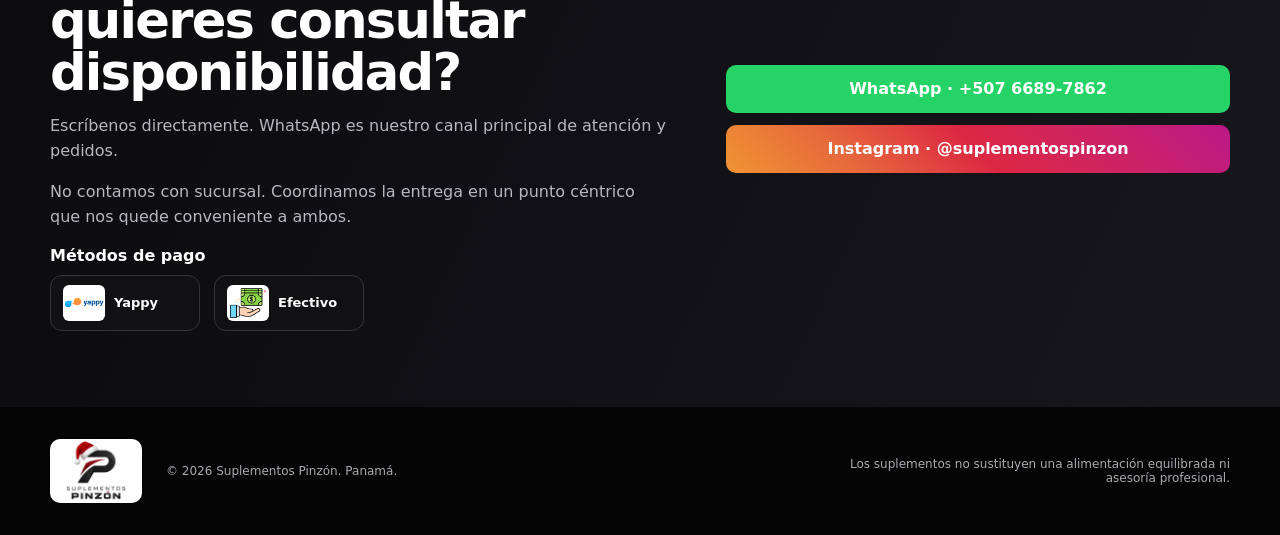
==== commit b6727164: "Cambios para banner" ====
--- a/index.html
+++ b/index.html
@@ -6,7 +6,7 @@
   <meta name="theme-color" content="#73151b" />
   <meta name="description" content="Suplementos Pinzón: creatinas, proteínas, ganadores de peso y suplementos deportivos en Panamá. Productos originales, disponibles y bajo pedido." />
   <title>Suplementos Pinzón | Panamá</title>
-  <link rel="stylesheet" href="styles.css?v=78" />
+  <link rel="stylesheet" href="styles.css?v=81" />
 </head>
 <body>
   <div class="holiday-announcement">
@@ -79,6 +79,13 @@
       </div>
     </section>
   </div>
+  <aside class="nutrex-notice" id="nutrexNotice" role="status" aria-labelledby="nutrexNoticeTitle" hidden>
+    <button class="nutrex-notice-close" id="nutrexNoticeClose" type="button" aria-label="Cerrar notificación">×</button>
+    <p class="nutrex-notice-label">Disponibilidad inmediata</p>
+    <h2 id="nutrexNoticeTitle">Nutrex Creatina</h2>
+    <p>Quedan 5 de 12 unidades · <strong>$10 c/u o 2 por $19</strong></p>
+    <a href="#featuredProductGrid">Ver oferta</a>
+  </aside>
 
   <main>
     <section class="hero" id="inicio">
@@ -350,7 +357,7 @@
     <p class="footer-note">Los suplementos no sustituyen una alimentación equilibrada ni asesoría profesional.</p>
   </footer>
 
-  <script src="data.js?v=78"></script>
-  <script src="app.js?v=78"></script>
+  <script src="data.js?v=79"></script>
+  <script src="app.js?v=80"></script>
 </body>
 </html>
--- a/styles.css
+++ b/styles.css
@@ -1361,6 +1361,165 @@
   }
 }
 
+.nutrex-notice {
+  position: fixed;
+  right: 22px;
+  bottom: 88px;
+  z-index: 70;
+  width: min(340px, calc(100vw - 32px));
+  padding: 20px;
+  border: 1px solid #d6e5db;
+  border-left: 4px solid #277347;
+  border-radius: 16px;
+  background: #fff;
+  color: #17171a;
+  box-shadow: 0 16px 42px rgba(0, 0, 0, .2);
+  animation: nutrex-notice-in .32s ease-out both;
+}
+
+.nutrex-notice[hidden] {
+  display: none;
+}
+
+.nutrex-notice-label {
+  margin: 0 28px 6px 0;
+  color: #277347;
+  font-size: 10px;
+  font-weight: 900;
+  letter-spacing: .1em;
+  text-transform: uppercase;
+}
+
+.nutrex-notice h2 {
+  margin: 0 26px 6px 0;
+  font-size: 19px;
+}
+
+.nutrex-notice > p:not(.nutrex-notice-label) {
+  margin: 0 0 14px;
+  color: #55555f;
+  font-size: 13px;
+  line-height: 1.45;
+}
+
+.nutrex-notice > p strong {
+  color: #17171a;
+}
+
+.nutrex-notice > a {
+  display: inline-flex;
+  align-items: center;
+  justify-content: center;
+  min-height: 38px;
+  padding: 0 15px;
+  border-radius: 9px;
+  background: #1d6b3b;
+  color: #fff;
+  font-size: 12px;
+  font-weight: 800;
+}
+
+.nutrex-notice > a:hover {
+  background: #15552e;
+}
+
+.nutrex-notice-close {
+  position: absolute;
+  top: 10px;
+  right: 10px;
+  width: 30px;
+  height: 30px;
+  border: 0;
+  border-radius: 50%;
+  background: #f1f3f1;
+  color: #55555f;
+  font-size: 20px;
+  line-height: 1;
+  cursor: pointer;
+}
+
+.nutrex-notice-close:hover {
+  background: #e4e9e5;
+  color: #17171a;
+}
+
+@keyframes nutrex-notice-in {
+  from {
+    opacity: 0;
+    transform: translateY(10px);
+  }
+  to {
+    opacity: 1;
+    transform: translateY(0);
+  }
+}
+
+@media (max-width: 620px) {
+  .nutrex-notice {
+    right: 16px;
+    bottom: 88px;
+  }
+}
+
+.stock-callout {
+  margin: 0 0 16px;
+  padding: 12px;
+  border: 1px solid #d4e4d9;
+  border-radius: 11px;
+  background: #f4f8f5;
+}
+
+.stock-callout-heading {
+  display: flex;
+  justify-content: space-between;
+  align-items: baseline;
+  gap: 8px;
+  color: #193e2b;
+  font-size: 11px;
+}
+
+.stock-callout-heading strong {
+  font-size: 12px;
+}
+
+.stock-callout-heading span {
+  color: #456b55;
+  font-weight: 800;
+  white-space: nowrap;
+}
+
+.stock-meter {
+  height: 6px;
+  margin-top: 9px;
+  overflow: hidden;
+  border-radius: 999px;
+  background: #dce5df;
+}
+
+.stock-meter span {
+  display: block;
+  width: var(--stock-ratio);
+  height: 100%;
+  border-radius: inherit;
+  background: #277347;
+}
+
+.stock-feedback {
+  margin: 8px 0 0;
+  color: #456b55;
+  font-size: 10px;
+  font-weight: 700;
+}
+
+.stock-feedback[hidden] {
+  display: none;
+}
+
+.price-row .product-status--available {
+  background: #e8f4eb;
+  color: #22623c;
+}
+
 .section-head h2::after {
   display: block;
   width: 54px;
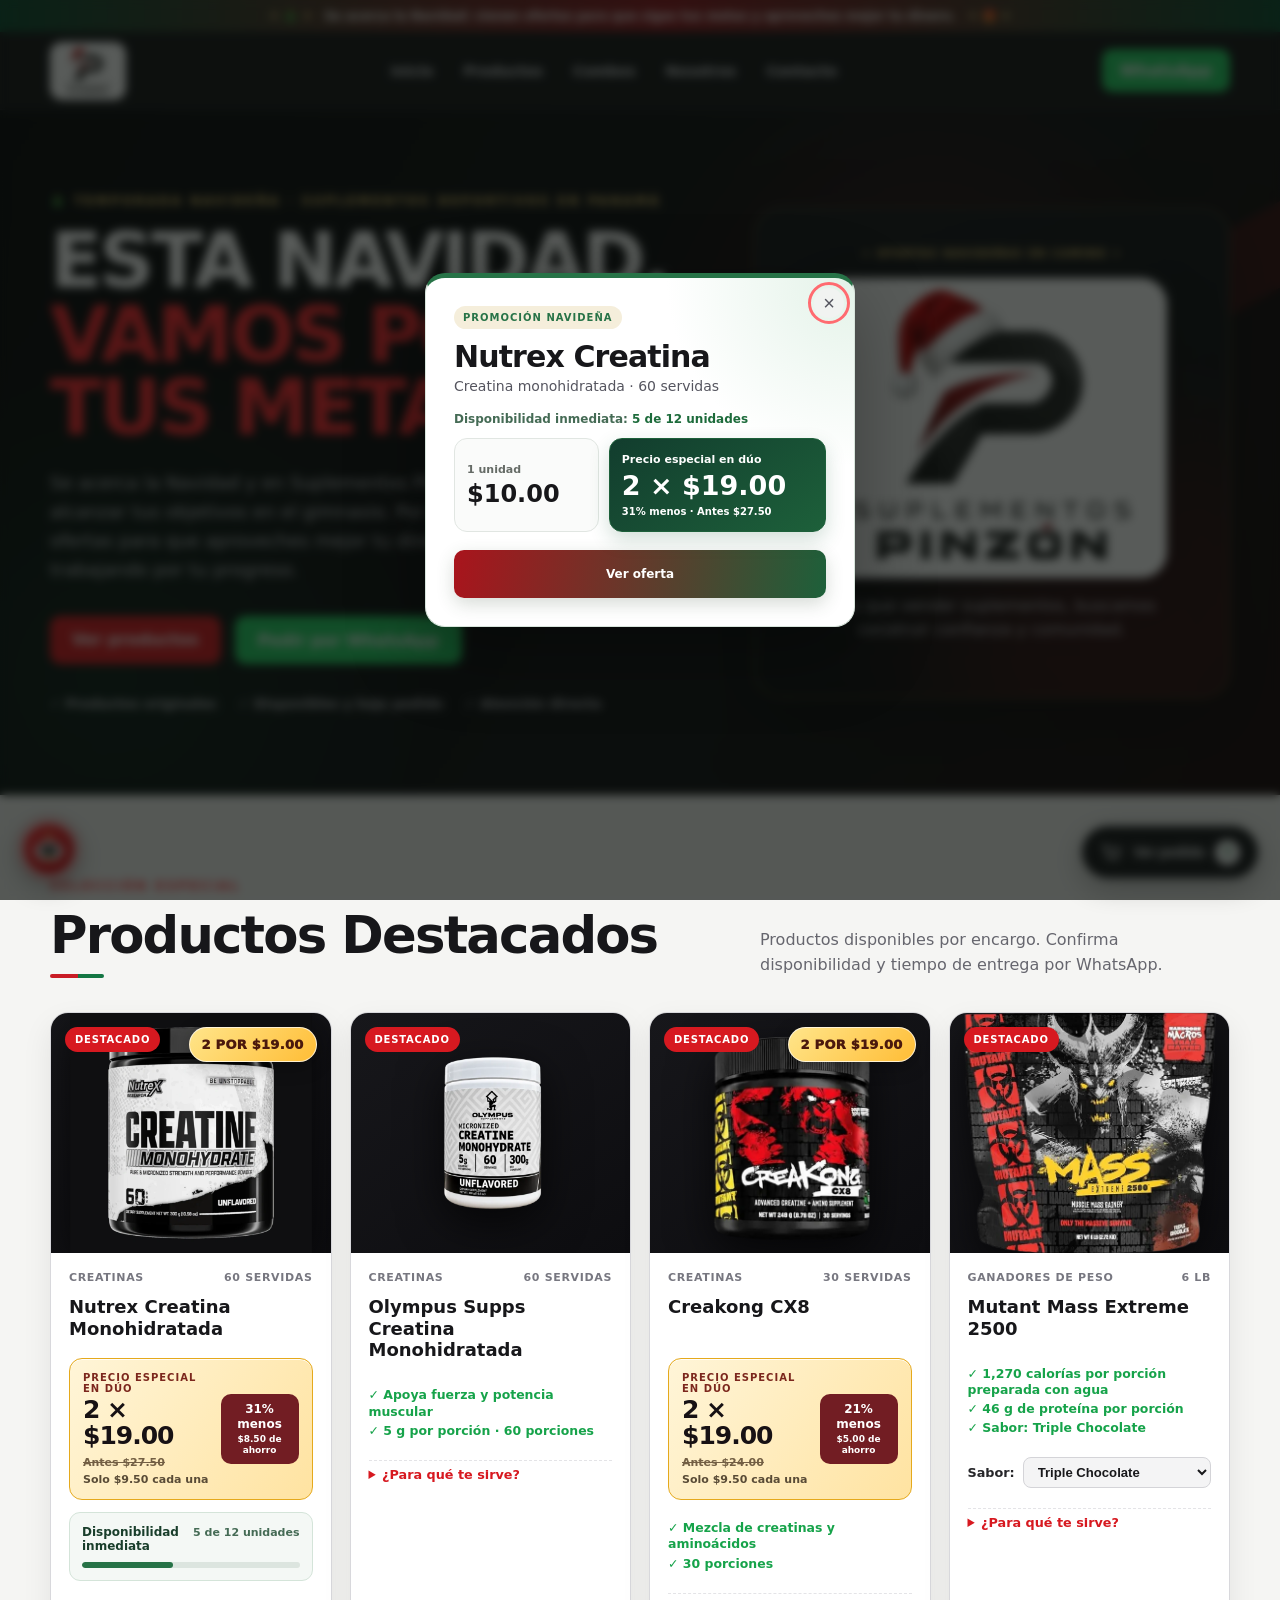
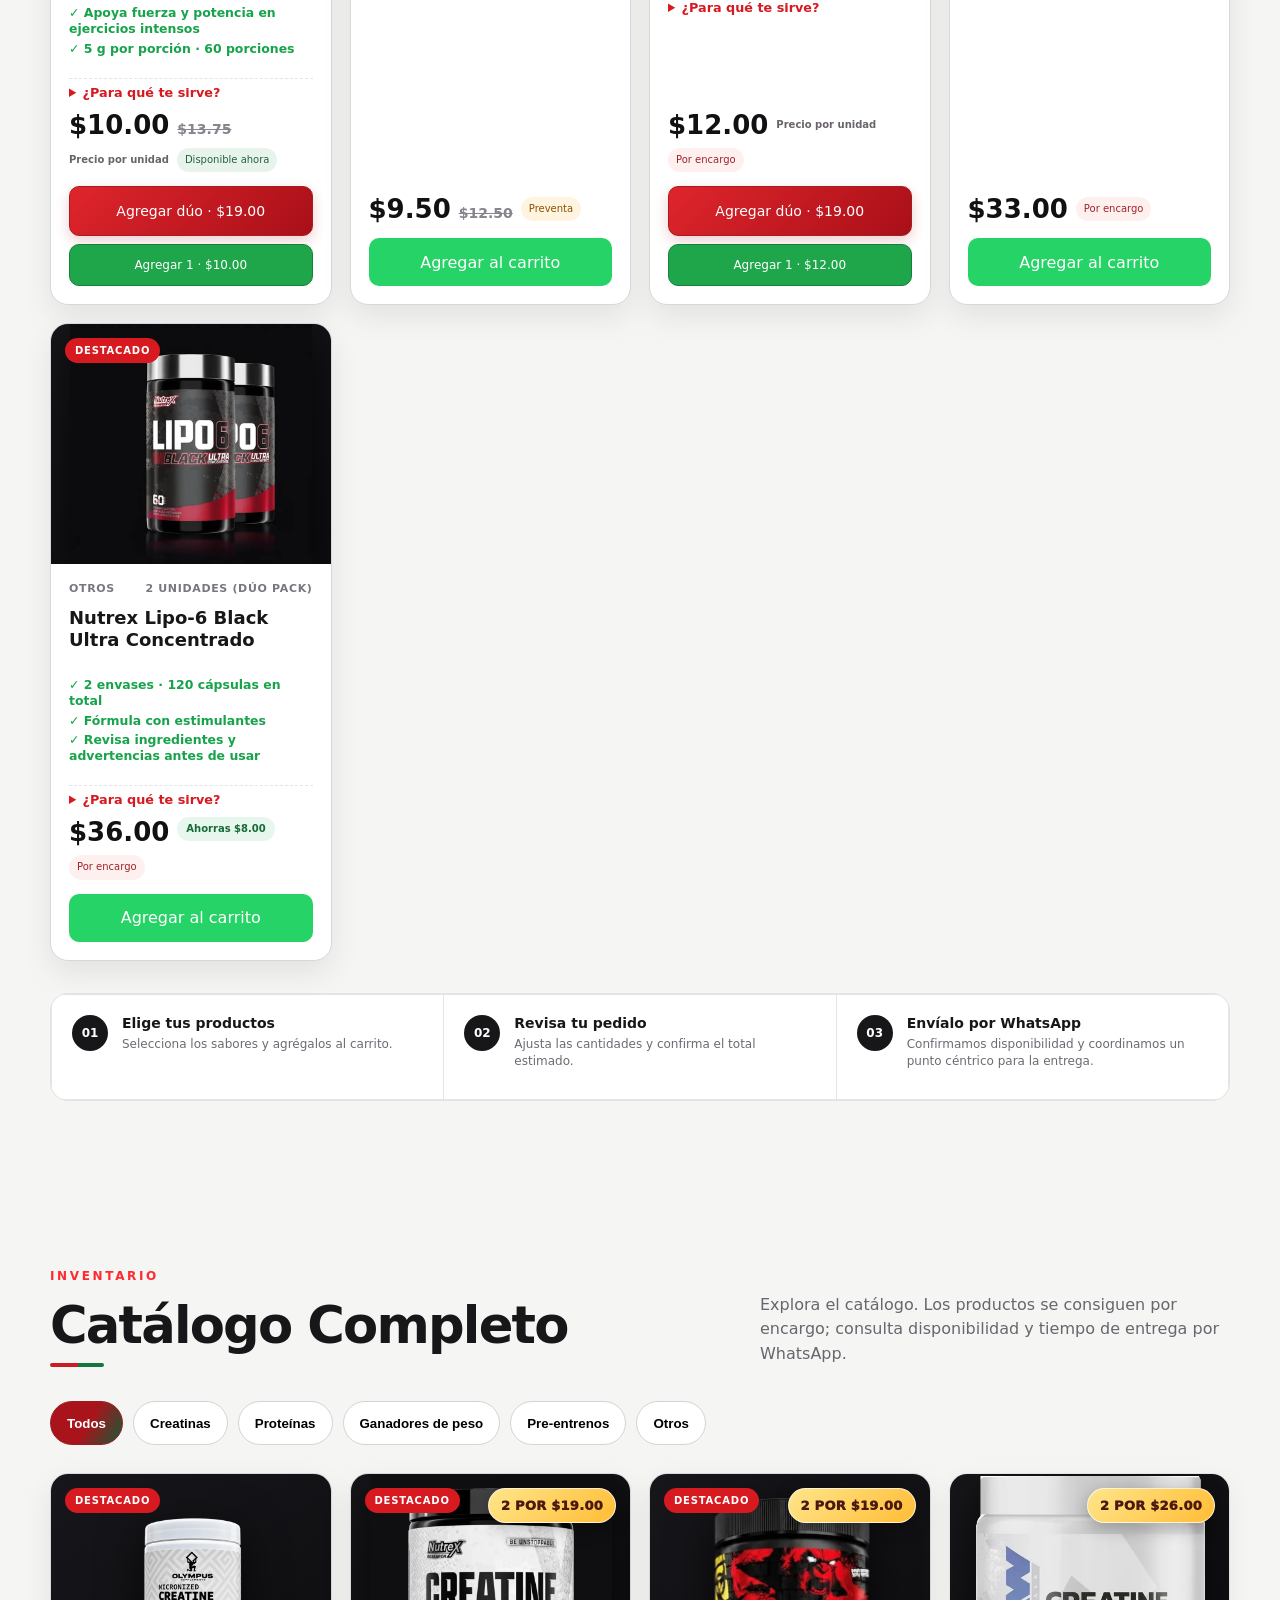
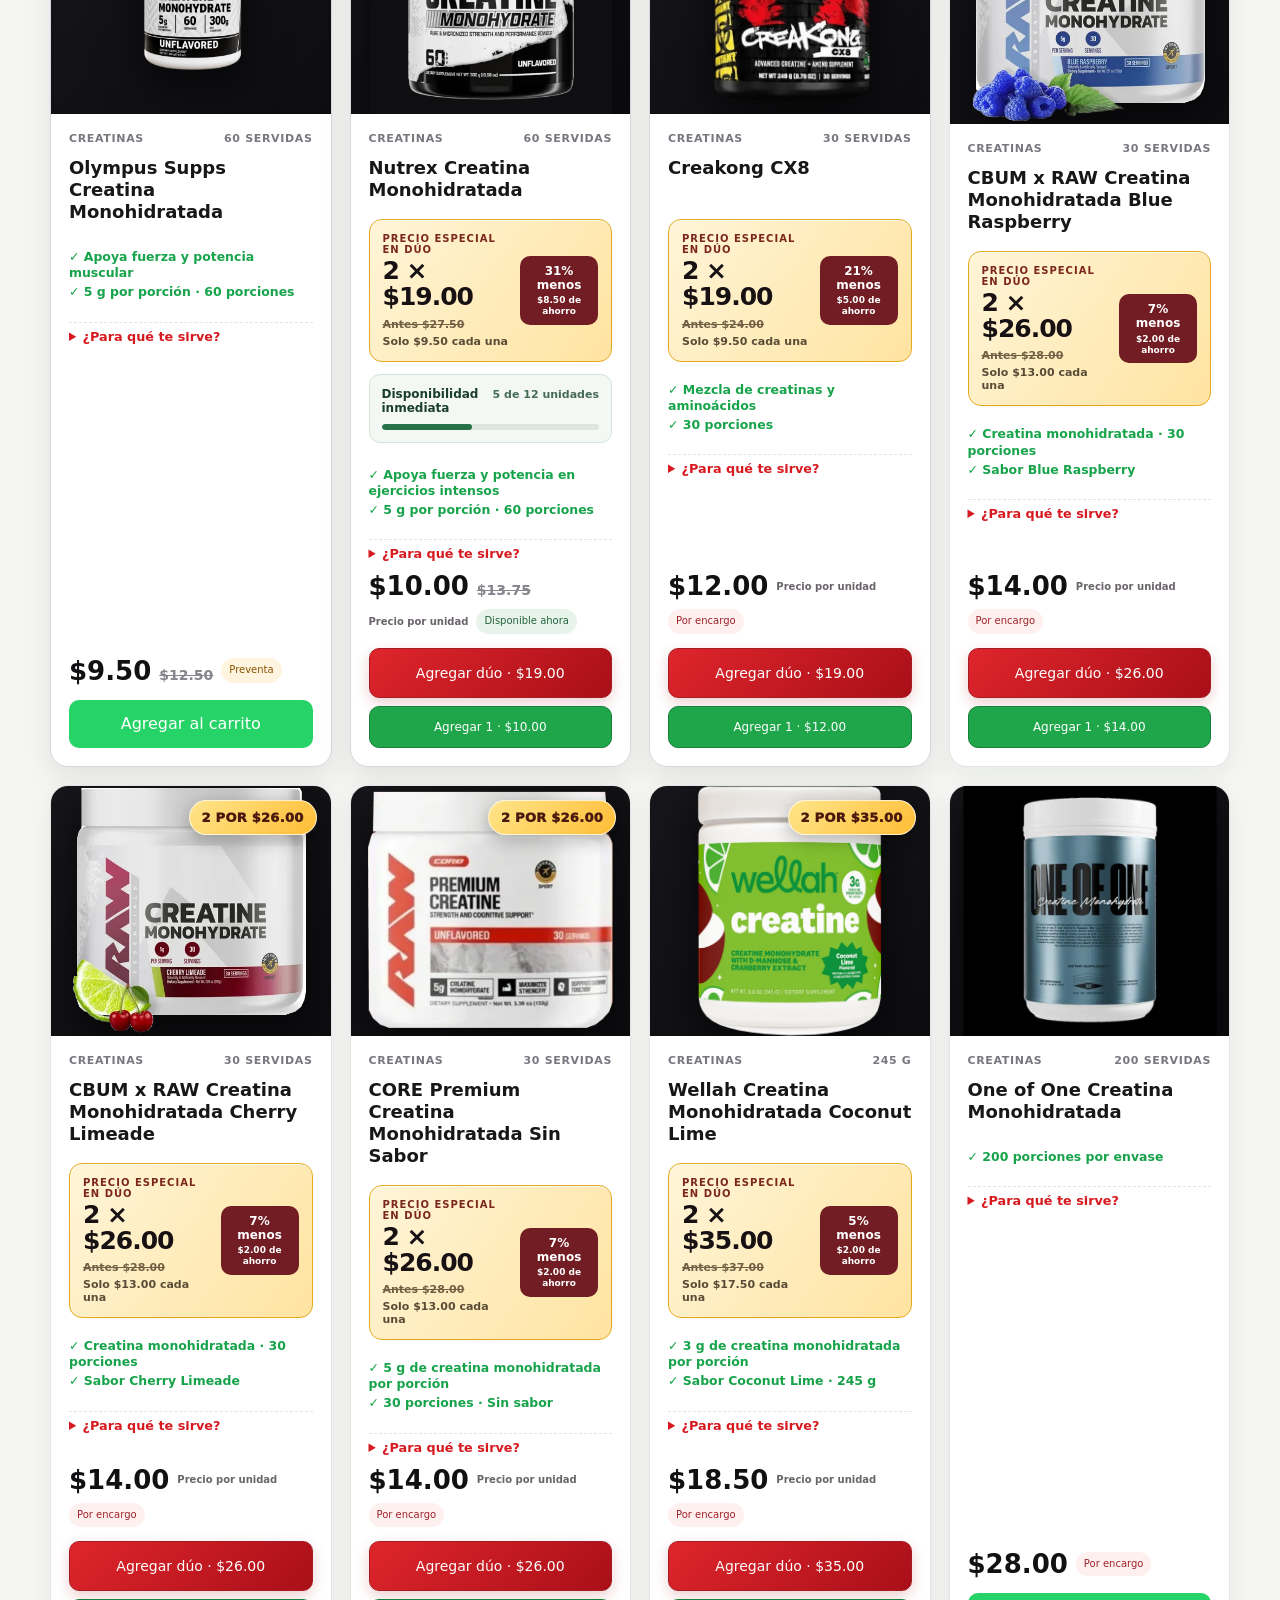
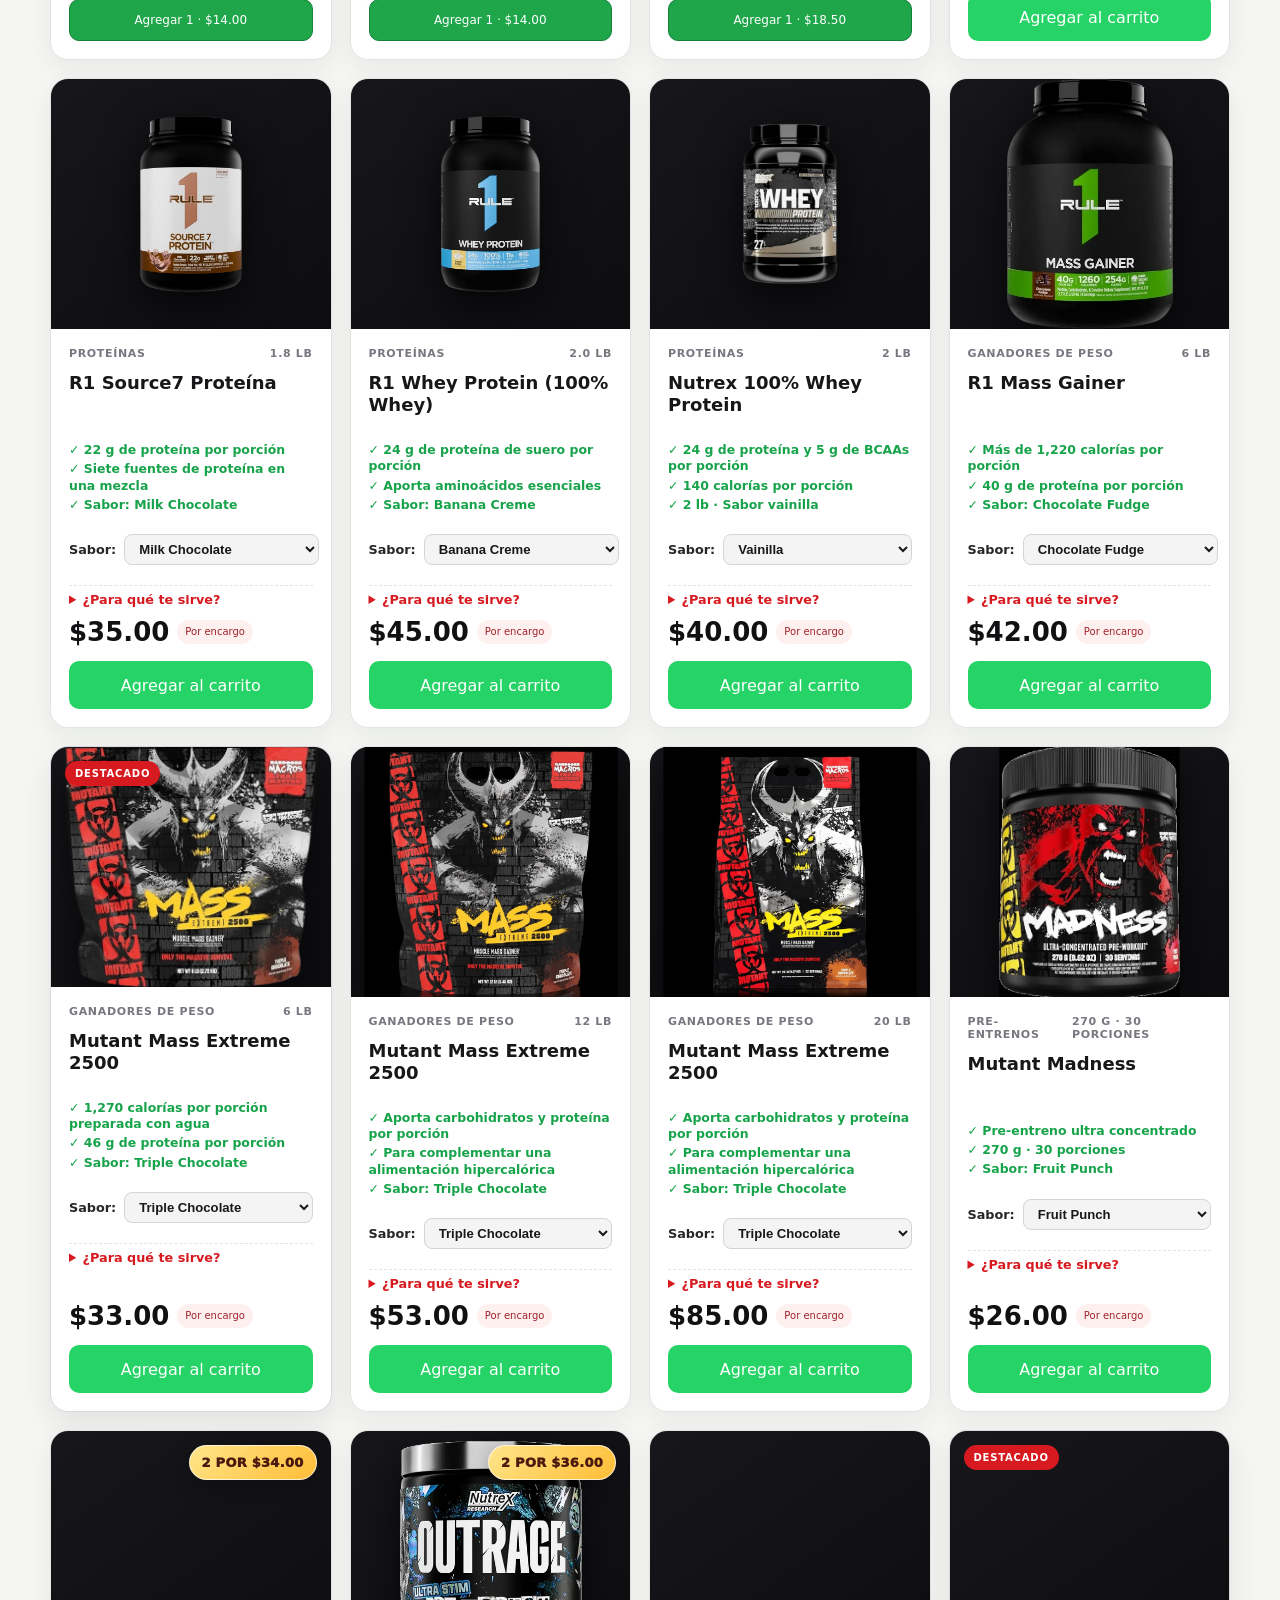
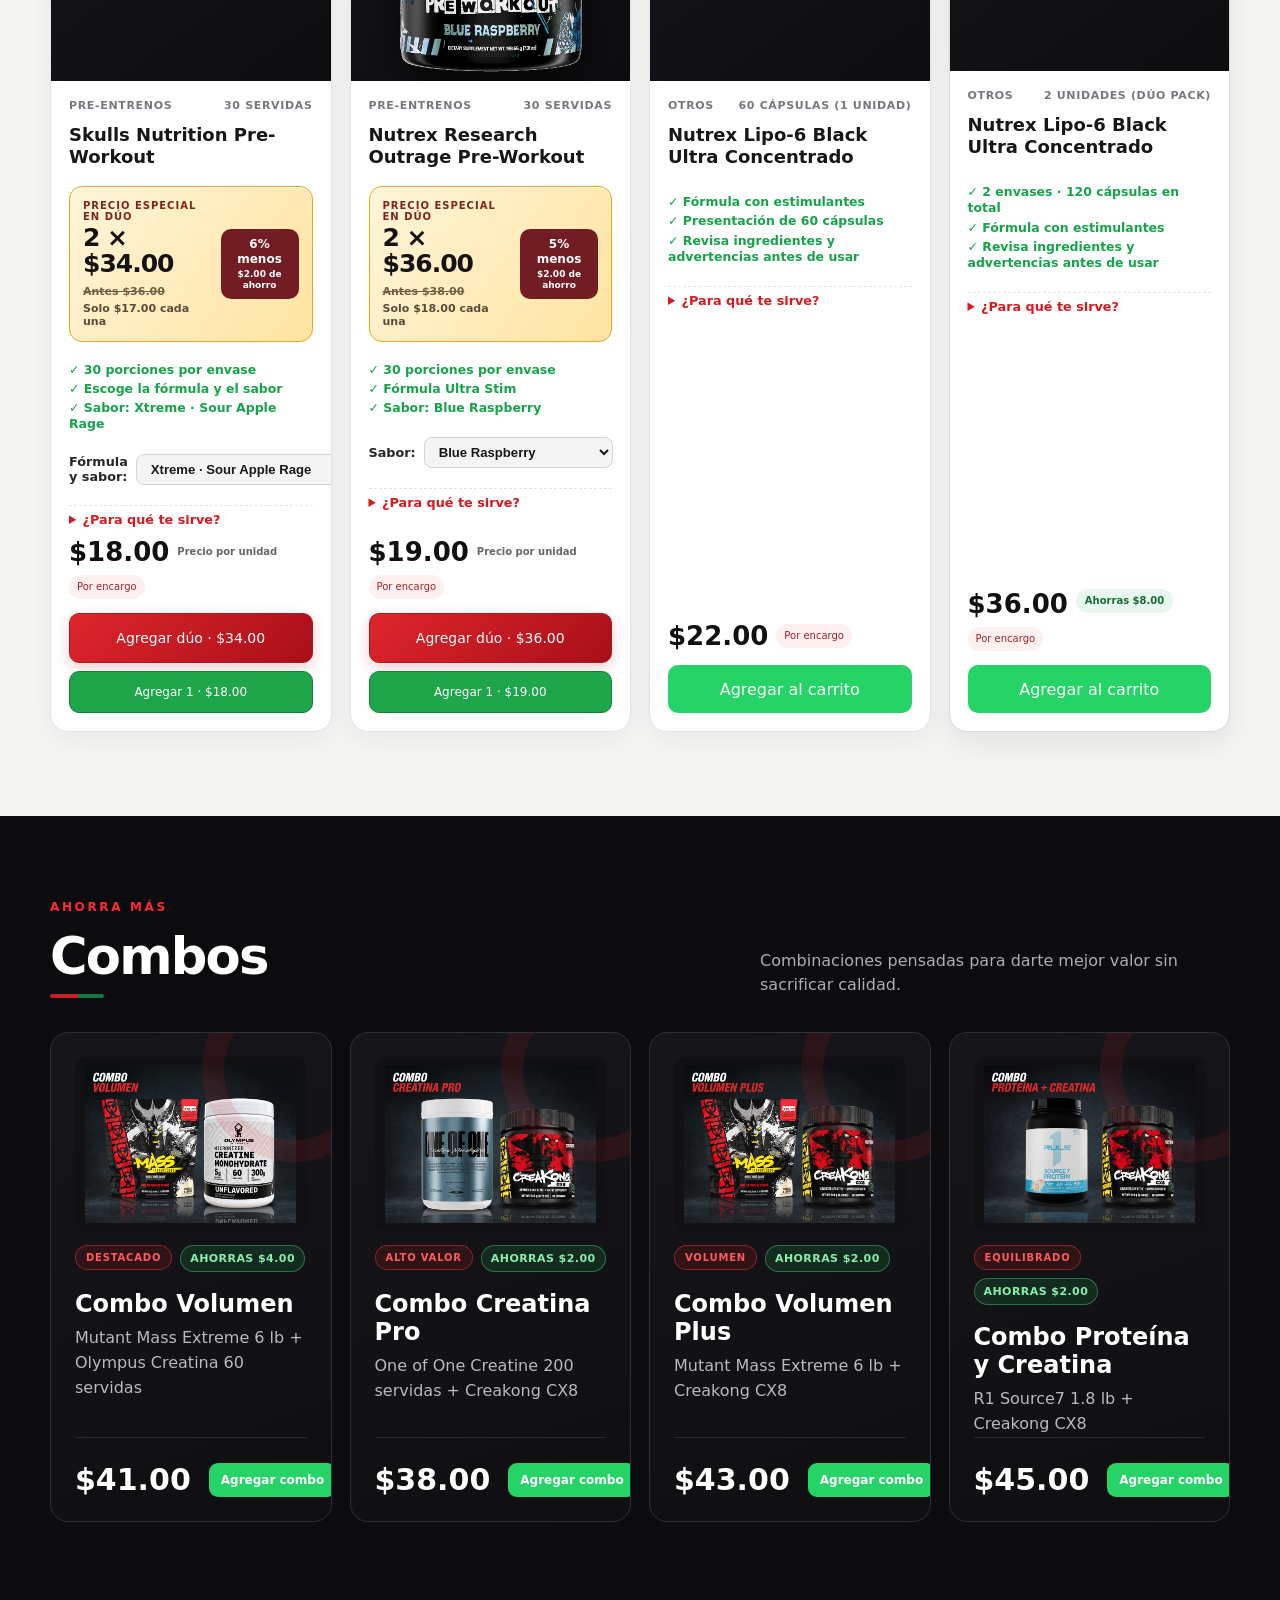
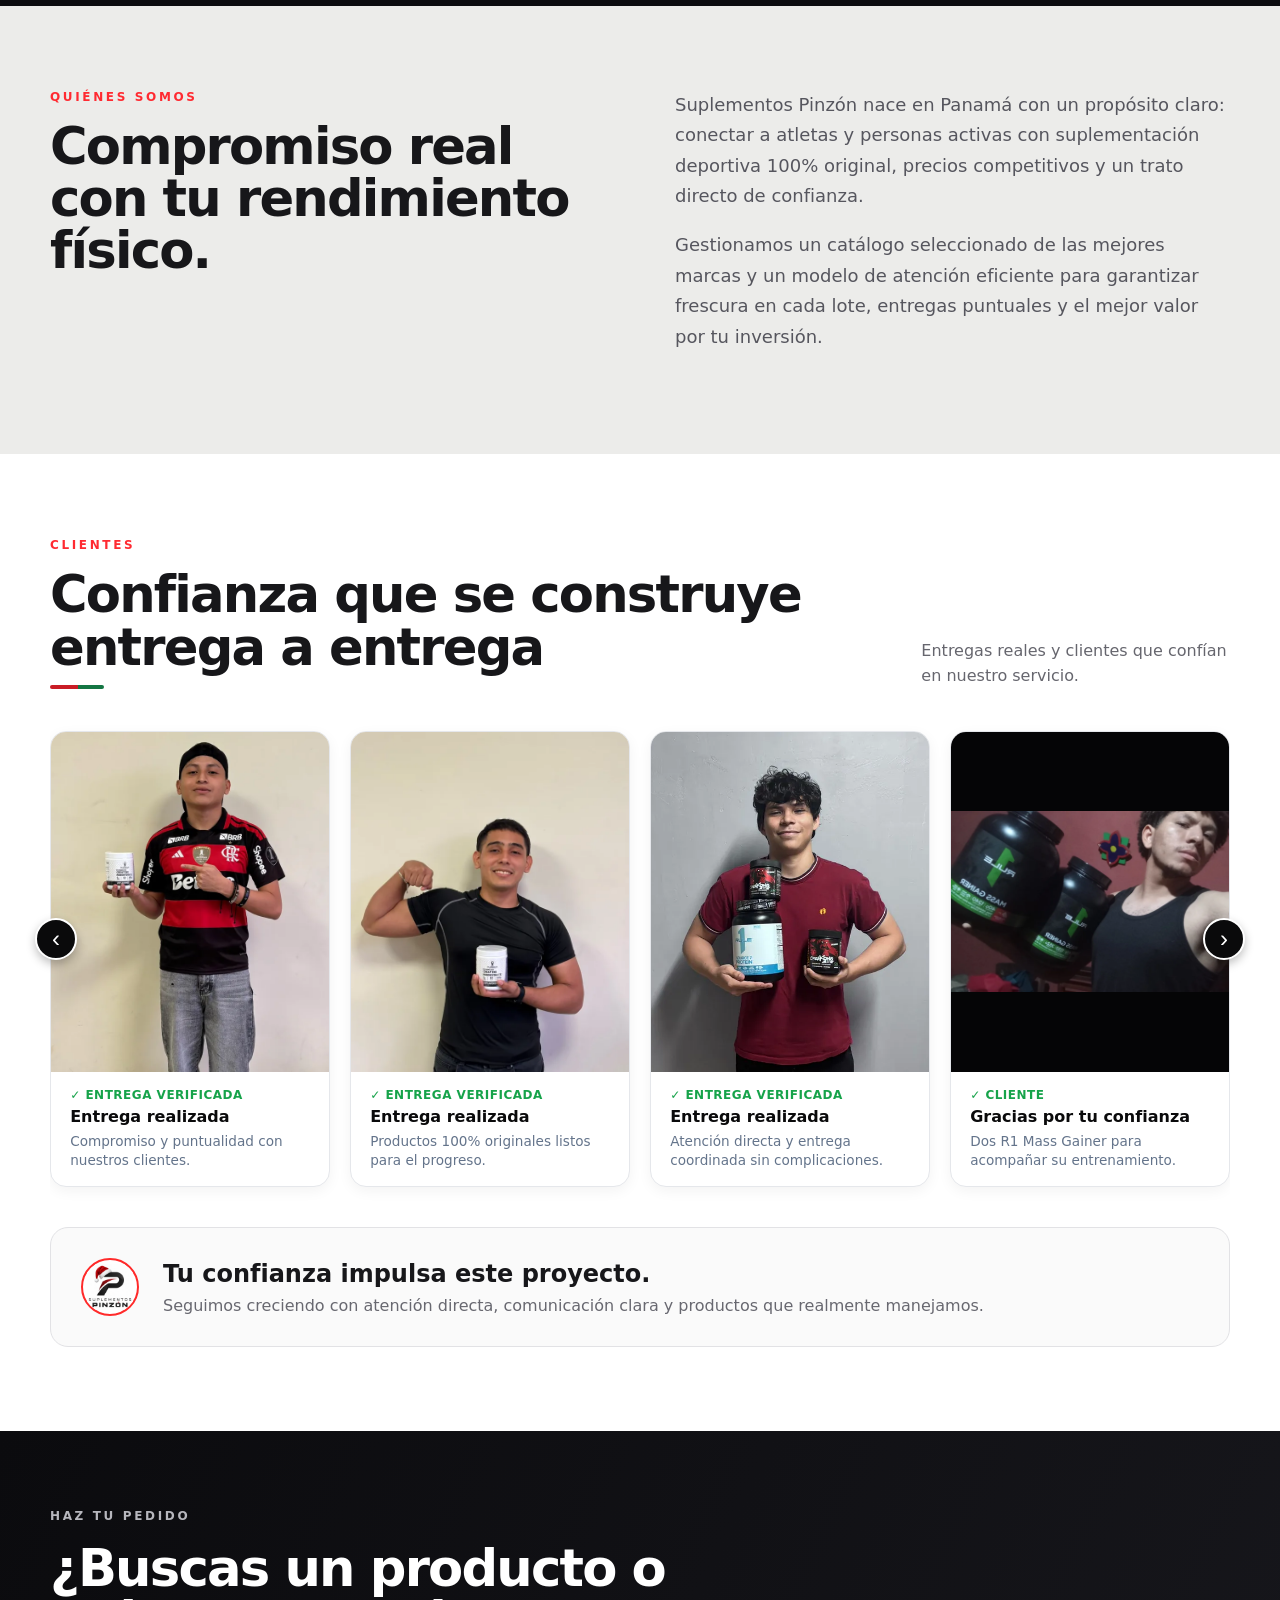
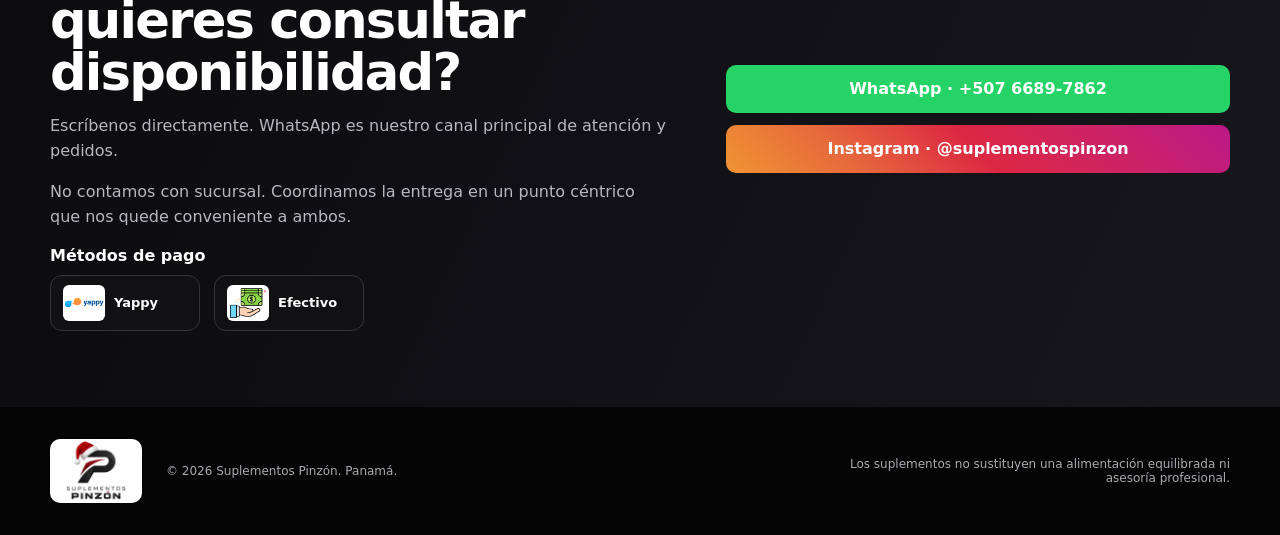
==== commit 78194d5c: "Oferta Nutrex" ====
--- a/index.html
+++ b/index.html
@@ -6,7 +6,7 @@
   <meta name="theme-color" content="#73151b" />
   <meta name="description" content="Suplementos Pinzón: creatinas, proteínas, ganadores de peso y suplementos deportivos en Panamá. Productos originales, disponibles y bajo pedido." />
   <title>Suplementos Pinzón | Panamá</title>
-  <link rel="stylesheet" href="styles.css?v=81" />
+  <link rel="stylesheet" href="styles.css?v=82" />
 </head>
 <body>
   <div class="holiday-announcement">
@@ -79,13 +79,25 @@
       </div>
     </section>
   </div>
-  <aside class="nutrex-notice" id="nutrexNotice" role="status" aria-labelledby="nutrexNoticeTitle" hidden>
+  <dialog class="nutrex-notice" id="nutrexNotice" aria-labelledby="nutrexNoticeTitle">
     <button class="nutrex-notice-close" id="nutrexNoticeClose" type="button" aria-label="Cerrar notificación">×</button>
-    <p class="nutrex-notice-label">Disponibilidad inmediata</p>
+    <p class="nutrex-notice-label">Promoción navideña</p>
     <h2 id="nutrexNoticeTitle">Nutrex Creatina</h2>
-    <p>Quedan 5 de 12 unidades · <strong>$10 c/u o 2 por $19</strong></p>
+    <p class="nutrex-notice-subtitle">Creatina monohidratada · 60 servidas</p>
+    <p class="nutrex-notice-stock">Disponibilidad inmediata: <strong>5 de 12 unidades</strong></p>
+    <div class="nutrex-notice-prices">
+      <div class="nutrex-notice-price">
+        <span>1 unidad</span>
+        <strong>$10.00</strong>
+      </div>
+      <div class="nutrex-notice-price nutrex-notice-price--duo">
+        <span>Precio especial en dúo</span>
+        <strong>2 × $19.00</strong>
+        <small>31% menos · Antes $27.50</small>
+      </div>
+    </div>
     <a href="#featuredProductGrid">Ver oferta</a>
-  </aside>
+  </dialog>
 
   <main>
     <section class="hero" id="inicio">
@@ -358,6 +370,6 @@
   </footer>
 
   <script src="data.js?v=79"></script>
-  <script src="app.js?v=80"></script>
+  <script src="app.js?v=82"></script>
 </body>
 </html>
--- a/styles.css
+++ b/styles.css
@@ -1363,26 +1363,38 @@
 
 .nutrex-notice {
   position: fixed;
-  right: 22px;
-  bottom: 88px;
-  z-index: 70;
-  width: min(340px, calc(100vw - 32px));
-  padding: 20px;
-  border: 1px solid #d6e5db;
-  border-left: 4px solid #277347;
-  border-radius: 16px;
-  background: #fff;
+  inset: 0;
+  width: min(430px, calc(100vw - 32px));
+  max-width: none;
+  max-height: calc(100vh - 32px);
+  margin: auto;
+  padding: 28px;
+  overflow: auto;
+  border: 1px solid #d8e5dc;
+  border-top: 5px solid #277347;
+  border-radius: 20px;
+  background:
+    radial-gradient(circle at 100% 0, rgba(220, 239, 226, .8), transparent 34%),
+    #fff;
   color: #17171a;
-  box-shadow: 0 16px 42px rgba(0, 0, 0, .2);
-  animation: nutrex-notice-in .32s ease-out both;
-}
-
-.nutrex-notice[hidden] {
-  display: none;
+  box-shadow: 0 24px 80px rgba(0, 0, 0, .32);
+}
+
+.nutrex-notice[open] {
+  animation: nutrex-notice-in .35s cubic-bezier(.2, .8, .2, 1) both;
+}
+
+.nutrex-notice::backdrop {
+  background: rgba(10, 14, 11, .68);
+  backdrop-filter: blur(5px);
 }
 
 .nutrex-notice-label {
-  margin: 0 28px 6px 0;
+  display: inline-flex;
+  margin: 0 28px 10px 0;
+  padding: 6px 9px;
+  border-radius: 999px;
+  background: #f5eedb;
   color: #277347;
   font-size: 10px;
   font-weight: 900;
@@ -1391,32 +1403,98 @@
 }
 
 .nutrex-notice h2 {
-  margin: 0 26px 6px 0;
-  font-size: 19px;
-}
-
-.nutrex-notice > p:not(.nutrex-notice-label) {
-  margin: 0 0 14px;
+  margin: 0 26px 4px 0;
+  font-size: clamp(24px, 6vw, 30px);
+  letter-spacing: -.03em;
+}
+
+.nutrex-notice-subtitle {
+  margin: 0 0 18px;
   color: #55555f;
-  font-size: 13px;
-  line-height: 1.45;
-}
-
-.nutrex-notice > p strong {
+  font-size: 14px;
+}
+
+.nutrex-notice-stock {
+  margin: 0 0 12px;
+  color: #456b55;
+  font-size: 12px;
+  font-weight: 700;
+}
+
+.nutrex-notice-stock strong {
+  color: #1d6b3b;
+}
+
+.nutrex-notice-prices {
+  display: grid;
+  grid-template-columns: .8fr 1.2fr;
+  gap: 10px;
+  margin-bottom: 18px;
+}
+
+.nutrex-notice-price {
+  display: flex;
+  flex-direction: column;
+  justify-content: center;
+  gap: 5px;
+  min-width: 0;
+  padding: 14px 12px;
+  border: 1px solid #e1e6e2;
+  border-radius: 13px;
+  background: #fafbfa;
+}
+
+.nutrex-notice-price > span {
+  color: #656b66;
+  font-size: 11px;
+  font-weight: 700;
+}
+
+.nutrex-notice-price > strong {
   color: #17171a;
+  font-size: 24px;
+  line-height: 1.1;
+}
+
+.nutrex-notice-price--duo {
+  border-color: #1d603a;
+  background: linear-gradient(145deg, #123d2e, #1d603a);
+  box-shadow: 0 8px 20px rgba(29, 96, 58, .2);
+}
+
+.nutrex-notice-price--duo > span,
+.nutrex-notice-price--duo > strong,
+.nutrex-notice-price--duo > small {
+  color: #fff;
+}
+
+.nutrex-notice-price--duo > strong {
+  font-size: 27px;
+}
+
+.nutrex-notice-price--duo > small {
+  font-size: 10px;
+  font-weight: 700;
 }
 
 .nutrex-notice > a {
-  display: inline-flex;
+  display: flex;
   align-items: center;
   justify-content: center;
-  min-height: 38px;
-  padding: 0 15px;
-  border-radius: 9px;
-  background: #1d6b3b;
+  min-height: 48px;
+  padding: 0 16px;
+  border-radius: 10px;
+  background: linear-gradient(100deg, #a9141c, #1d603a);
+  box-shadow: 0 6px 18px rgba(48, 76, 48, .2);
   color: #fff;
   font-size: 12px;
   font-weight: 800;
+  transition: filter .2s ease, transform .2s ease;
+}
+
+.nutrex-notice > a:hover {
+  filter: brightness(1.1);
+  transform: translateY(-1px);
 }
 
 .nutrex-notice > a:hover {
@@ -1446,18 +1524,27 @@
 @keyframes nutrex-notice-in {
   from {
     opacity: 0;
-    transform: translateY(10px);
+    transform: translateY(12px) scale(.96);
   }
   to {
     opacity: 1;
-    transform: translateY(0);
+    transform: translateY(0) scale(1);
   }
 }
 
 @media (max-width: 620px) {
   .nutrex-notice {
-    right: 16px;
-    bottom: 88px;
+    padding: 24px 20px;
+  }
+
+  .stock-callout-heading {
+    align-items: flex-start;
+    flex-direction: column;
+    gap: 3px;
+  }
+
+  .stock-callout-heading span {
+    white-space: normal;
   }
 }
 
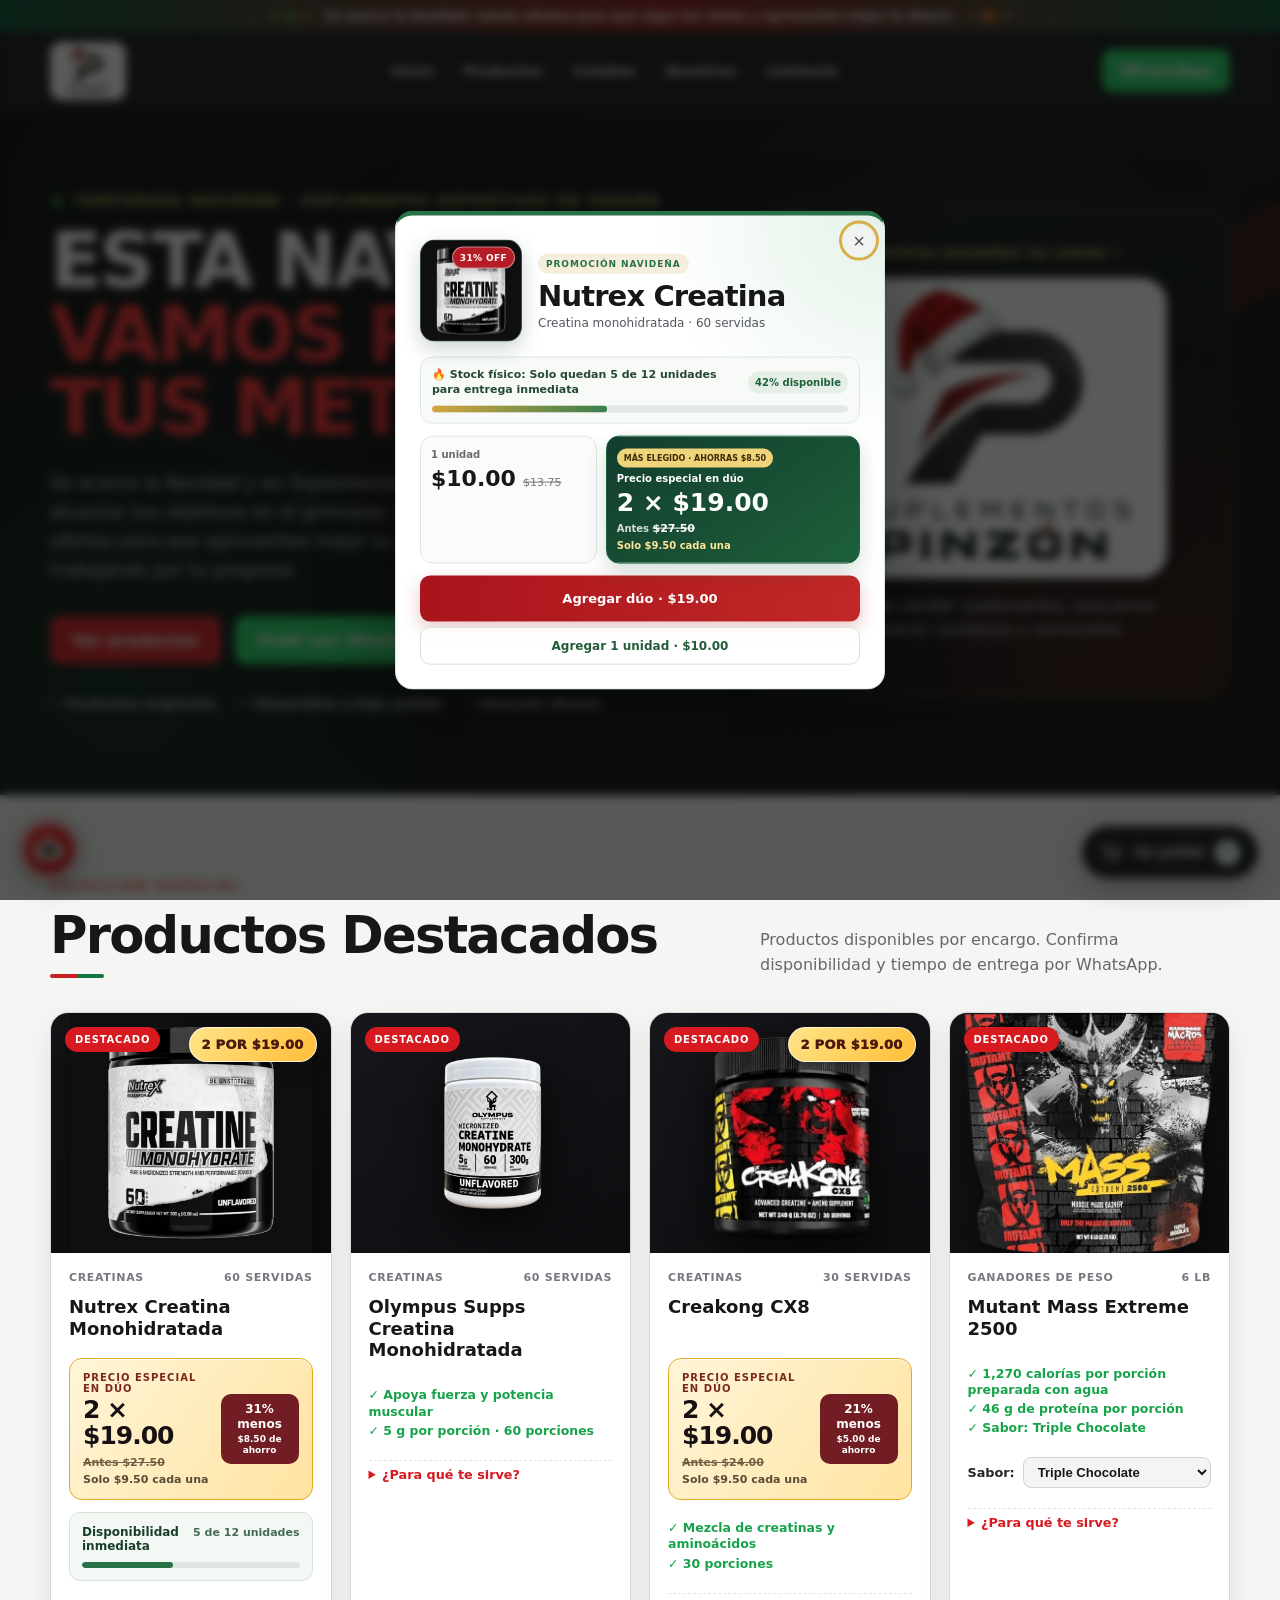
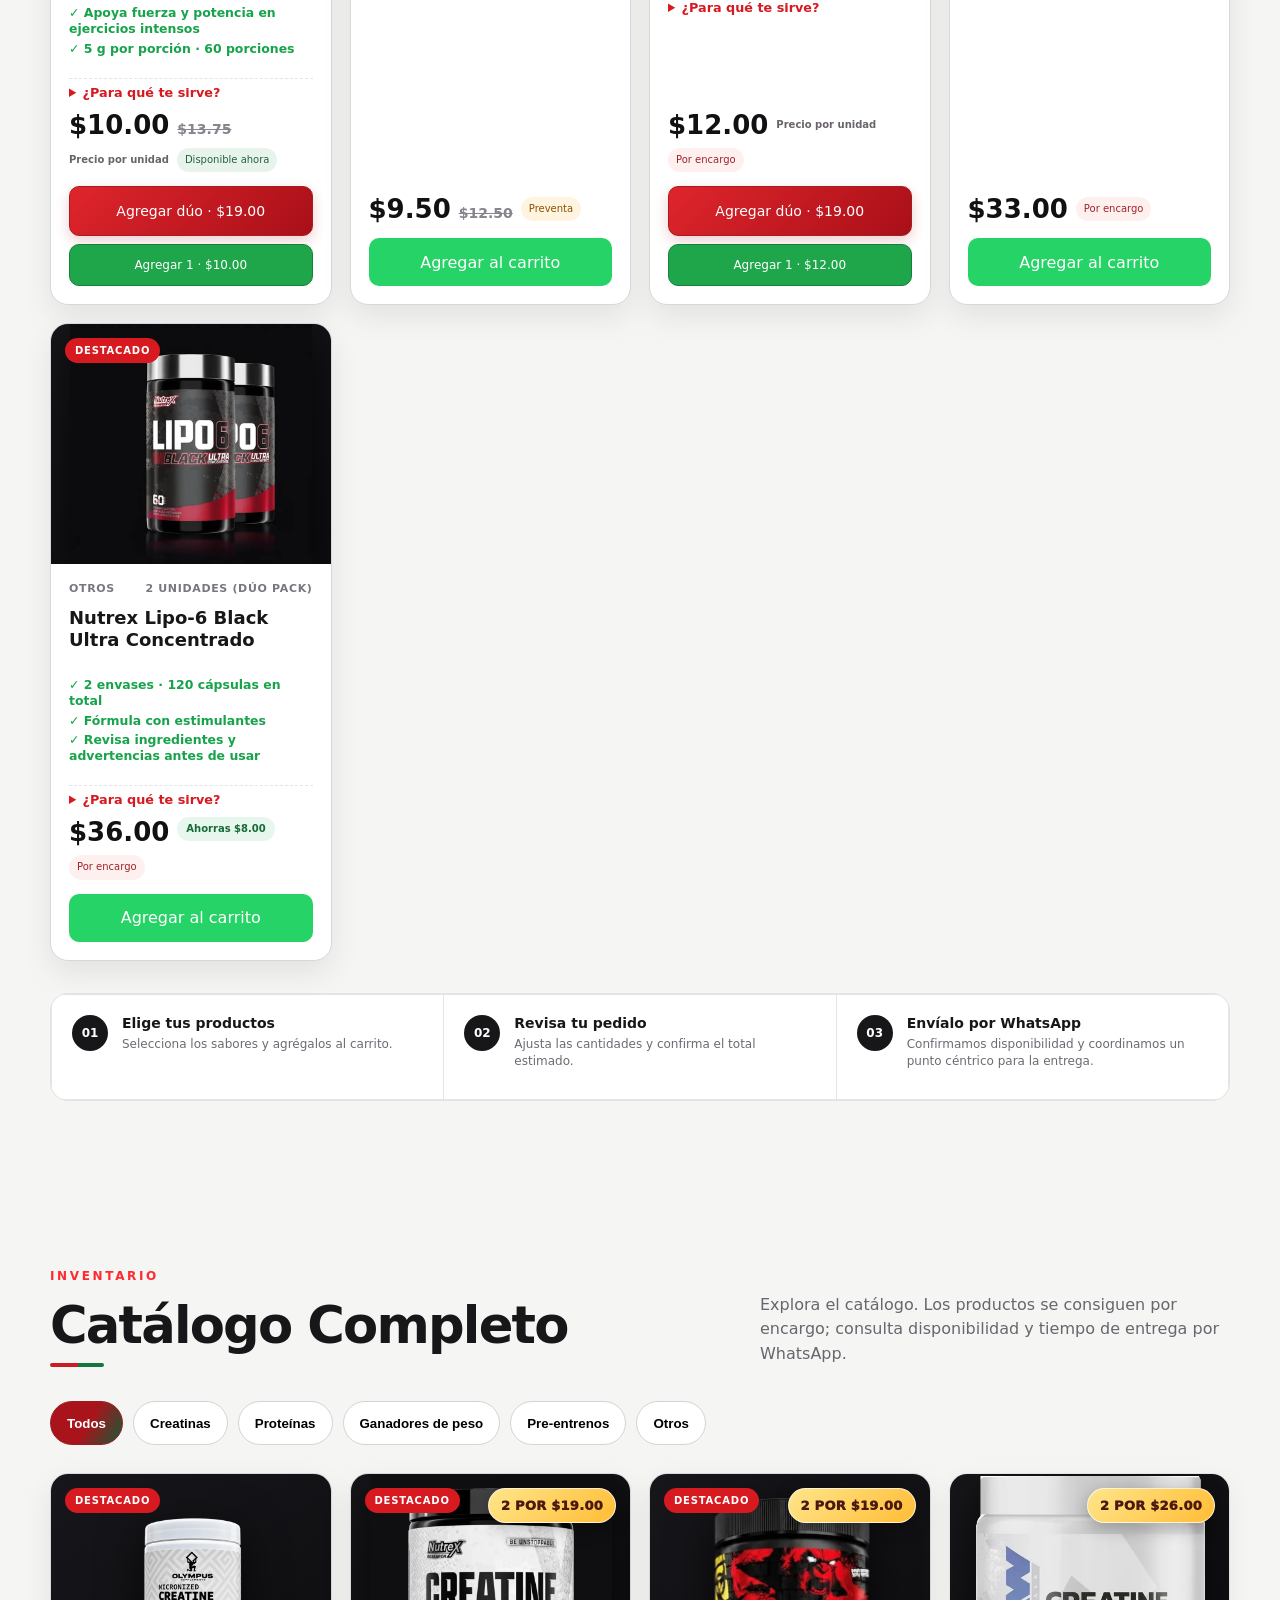
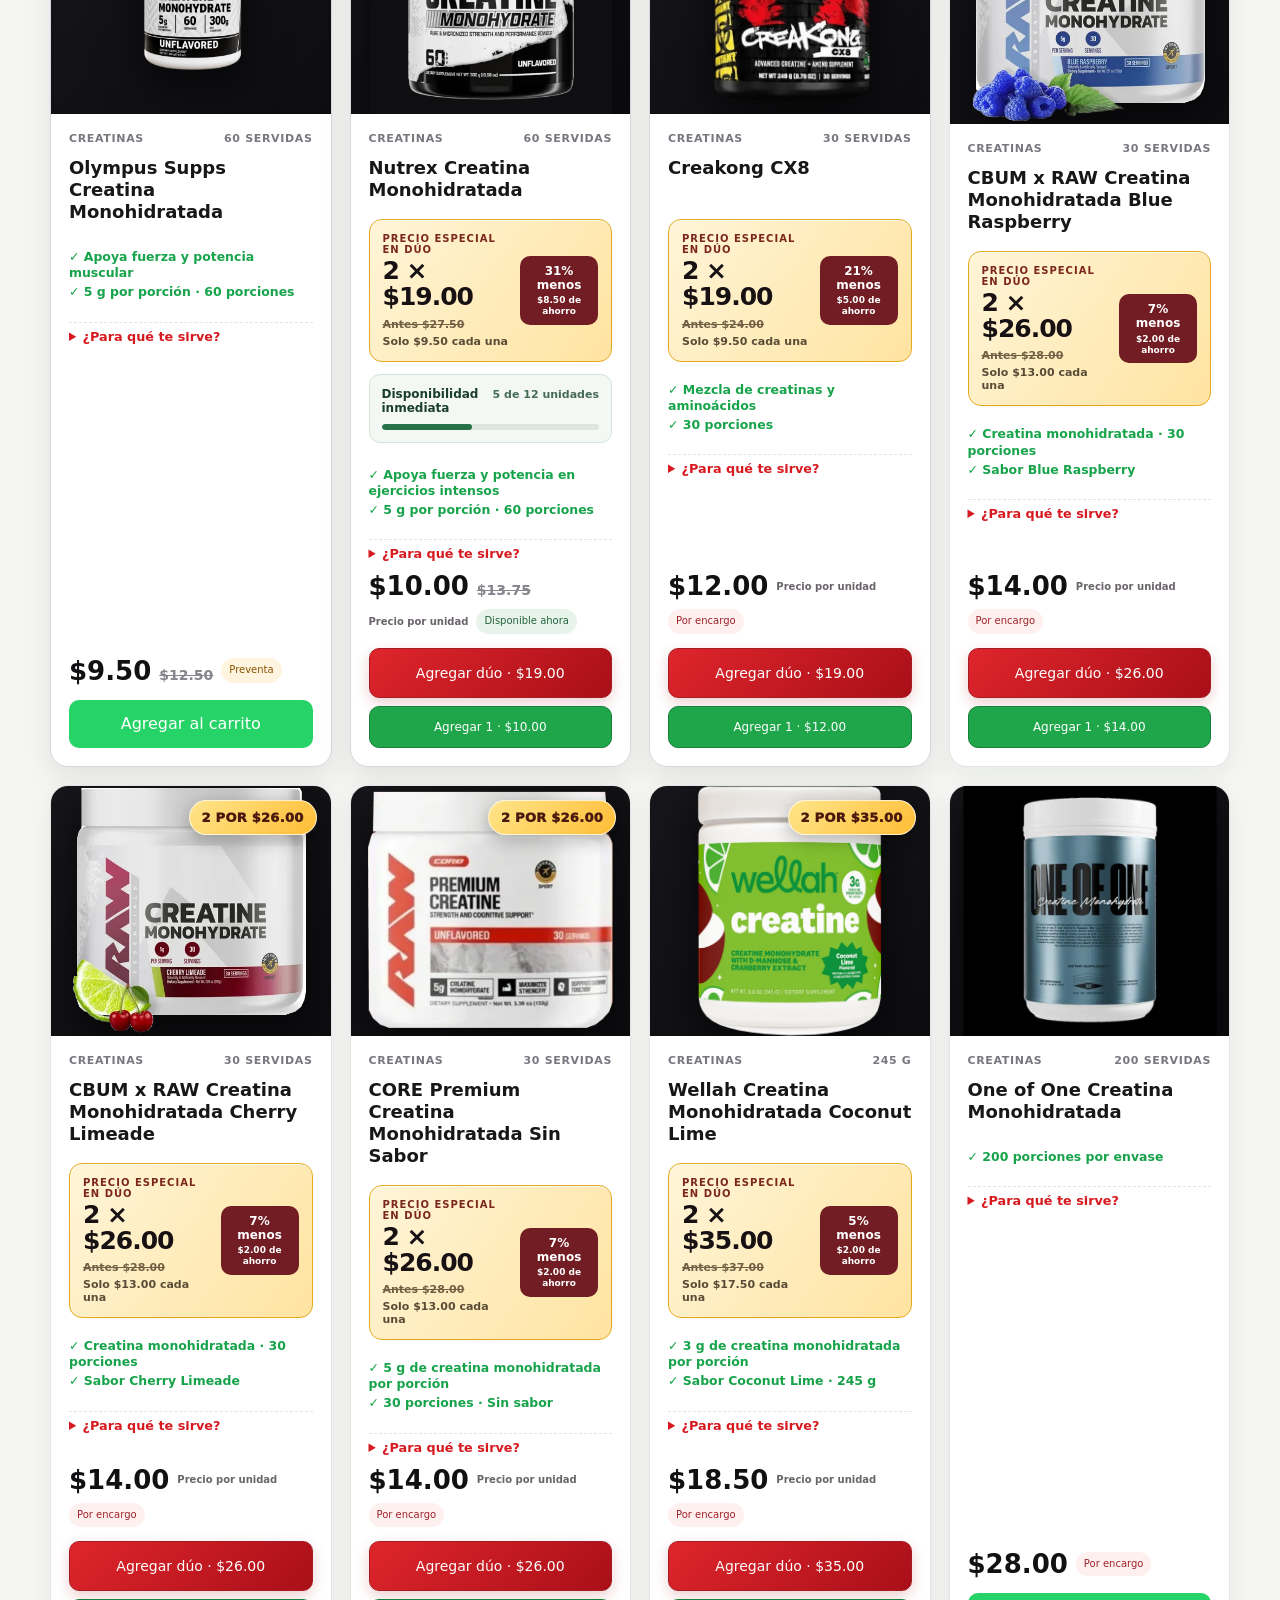
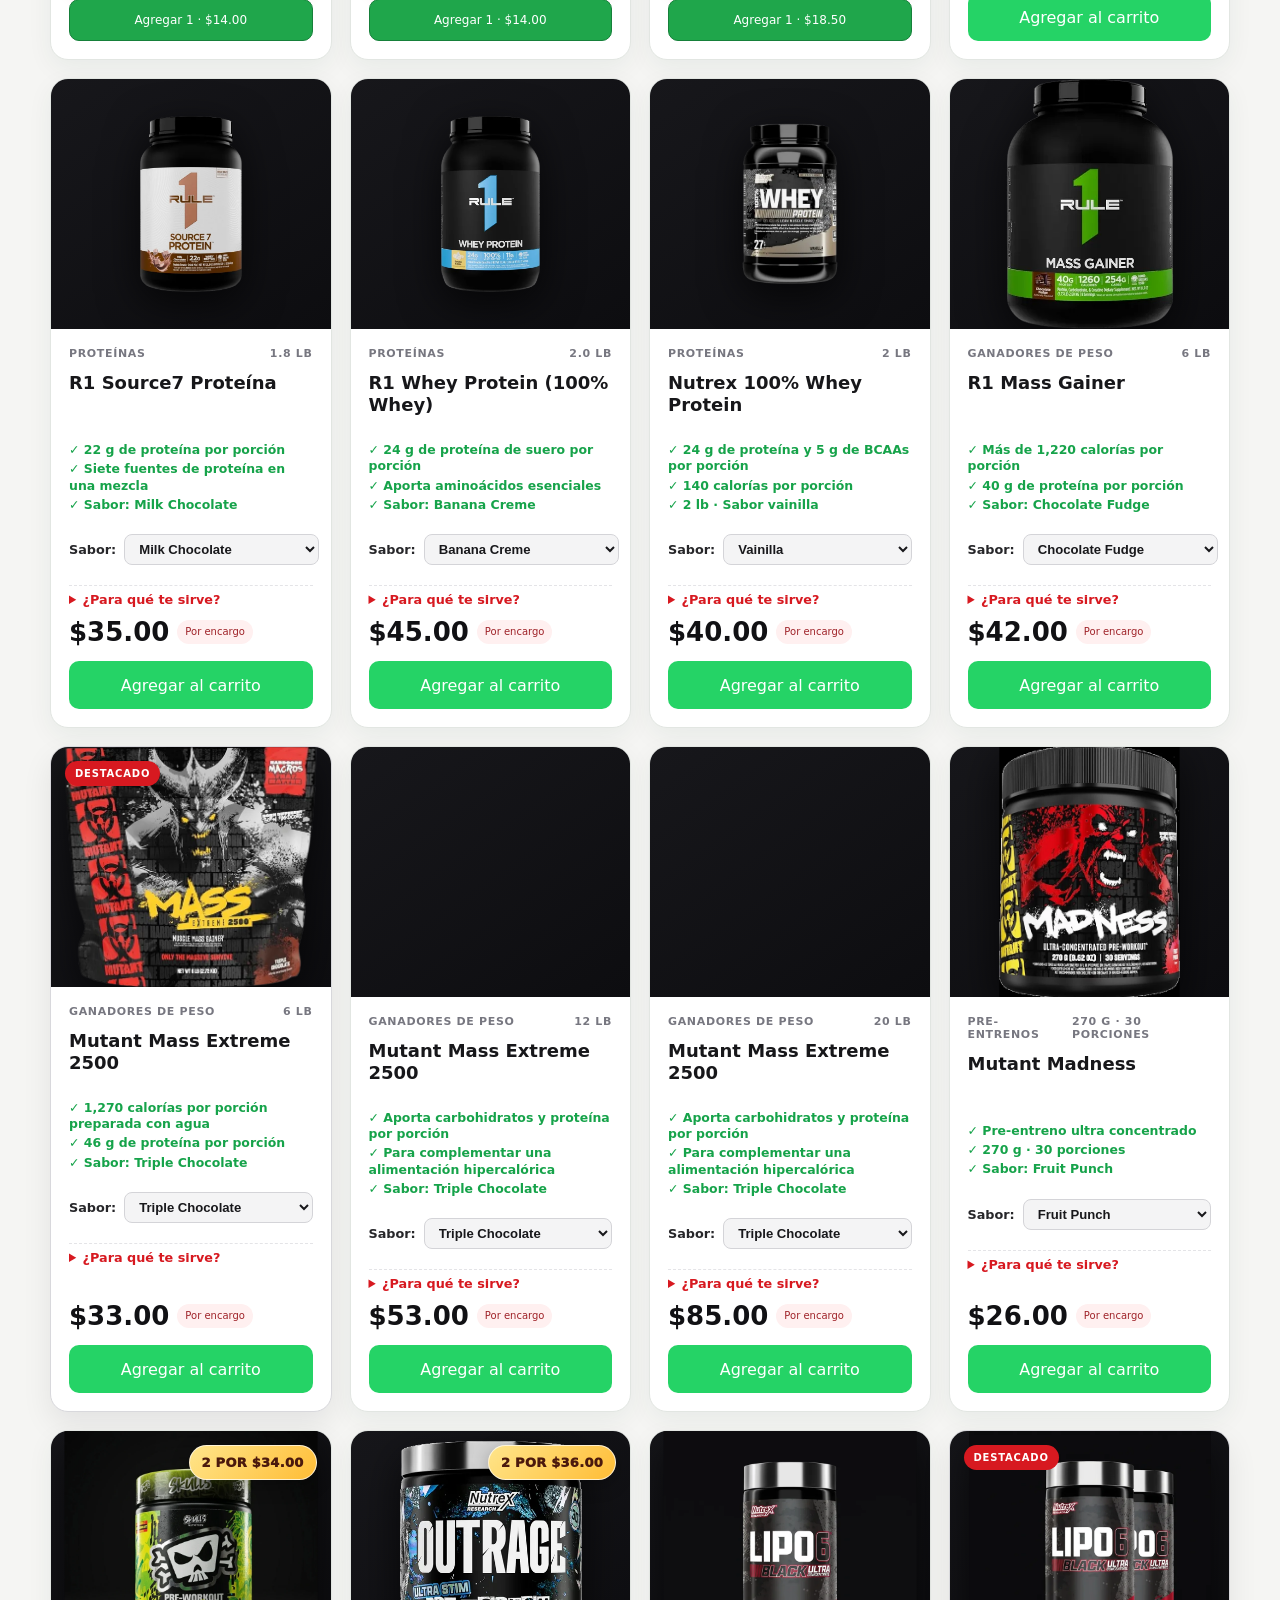
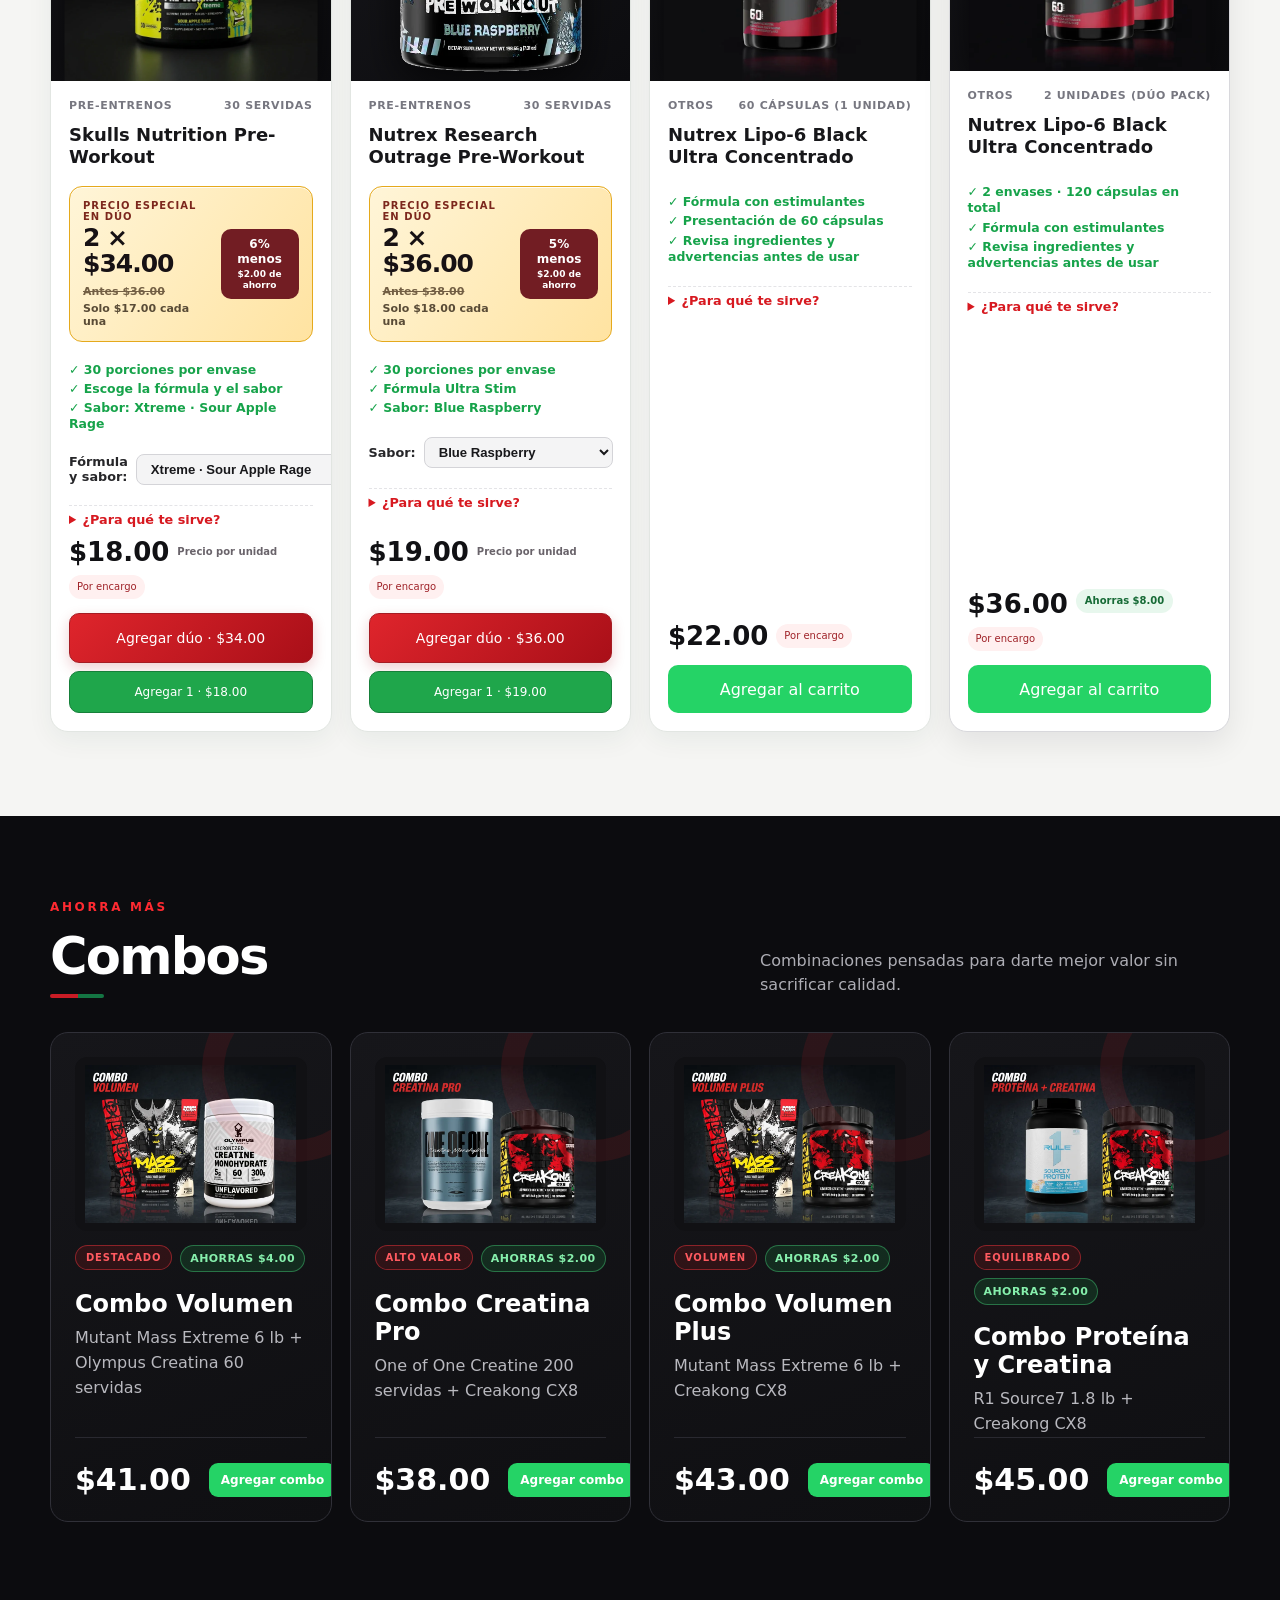
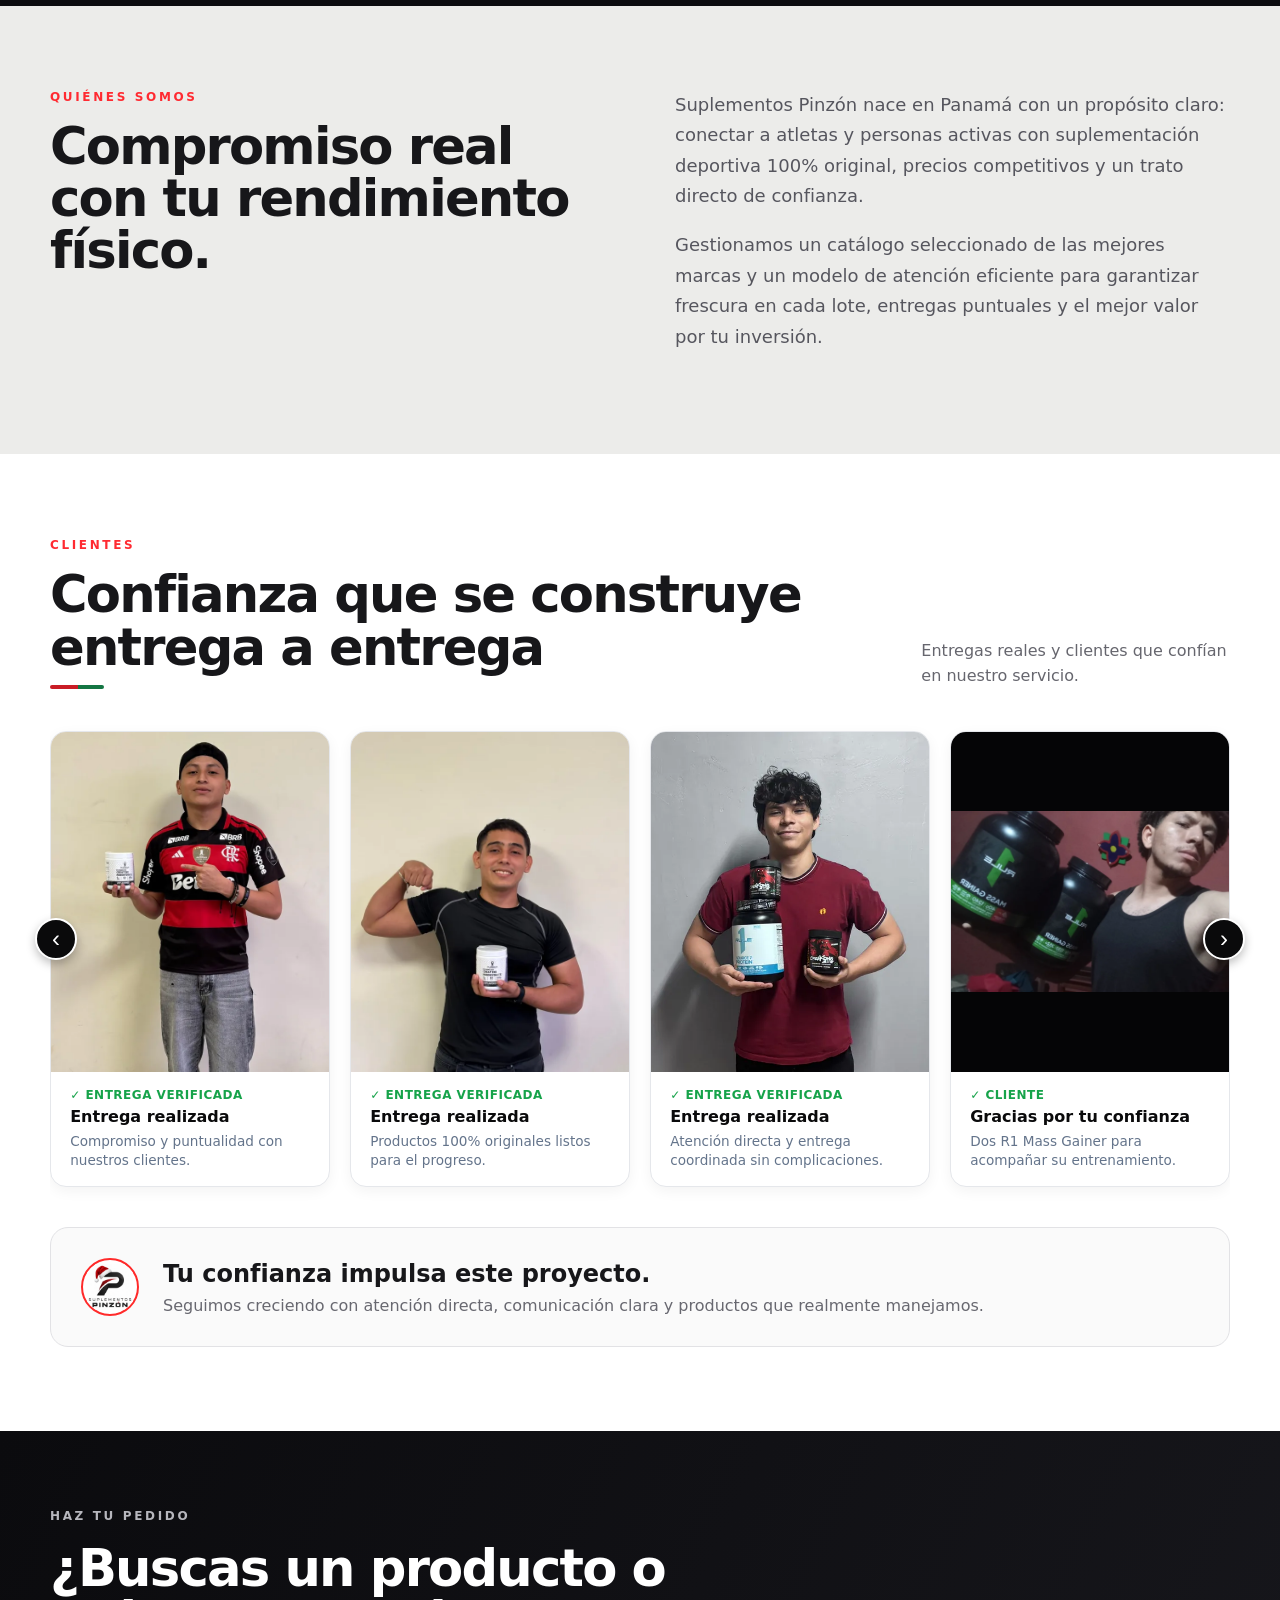
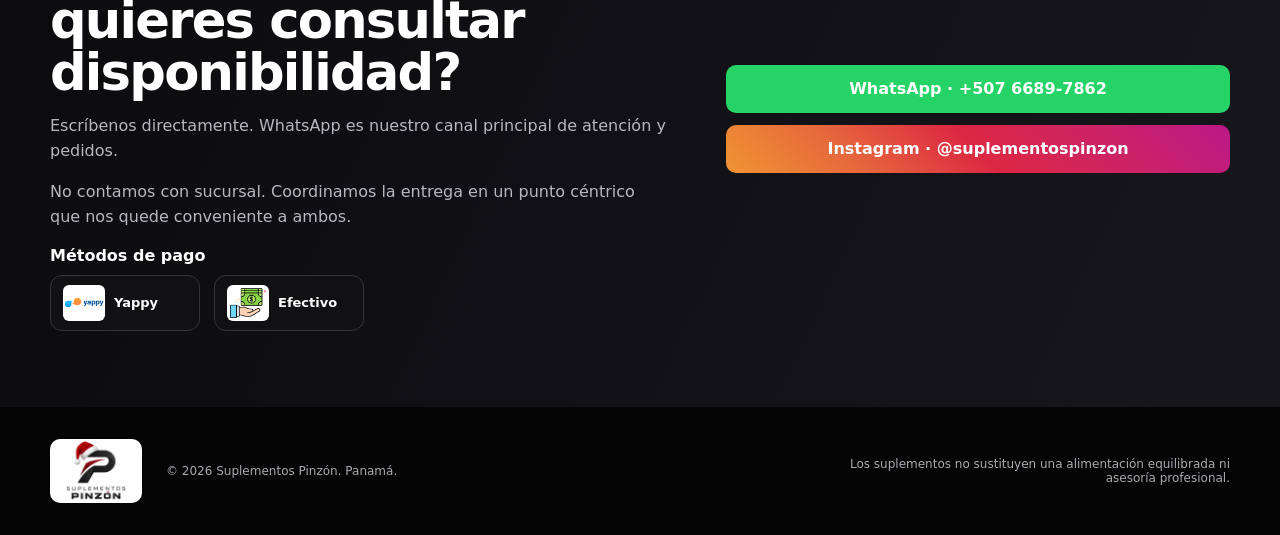
==== commit c43825fa: "Poniendo más bonito la oferta" ====
--- a/index.html
+++ b/index.html
@@ -6,7 +6,7 @@
   <meta name="theme-color" content="#73151b" />
   <meta name="description" content="Suplementos Pinzón: creatinas, proteínas, ganadores de peso y suplementos deportivos en Panamá. Productos originales, disponibles y bajo pedido." />
   <title>Suplementos Pinzón | Panamá</title>
-  <link rel="stylesheet" href="styles.css?v=82" />
+  <link rel="stylesheet" href="styles.css?v=83" />
 </head>
 <body>
   <div class="holiday-announcement">
@@ -81,22 +81,45 @@
   </div>
   <dialog class="nutrex-notice" id="nutrexNotice" aria-labelledby="nutrexNoticeTitle">
     <button class="nutrex-notice-close" id="nutrexNoticeClose" type="button" aria-label="Cerrar notificación">×</button>
-    <p class="nutrex-notice-label">Promoción navideña</p>
-    <h2 id="nutrexNoticeTitle">Nutrex Creatina</h2>
-    <p class="nutrex-notice-subtitle">Creatina monohidratada · 60 servidas</p>
-    <p class="nutrex-notice-stock">Disponibilidad inmediata: <strong>5 de 12 unidades</strong></p>
+    <div class="nutrex-notice-product">
+      <div class="nutrex-notice-image">
+        <img src="assets/creatinas/nutrex.webp" alt="Bote de Nutrex Creatina Monohidratada" />
+        <span class="nutrex-notice-image-badge" id="nutrexNoticePriceBadge">31% OFF</span>
+      </div>
+      <div class="nutrex-notice-product-copy">
+        <p class="nutrex-notice-label">Promoción navideña</p>
+        <h2 id="nutrexNoticeTitle">Nutrex Creatina</h2>
+        <p class="nutrex-notice-subtitle">Creatina monohidratada · 60 servidas</p>
+      </div>
+    </div>
+    <div class="nutrex-stock-live">
+      <div class="nutrex-stock-live-copy">
+        <span id="nutrexNoticeStockText">🔥 Stock físico: Solo quedan 5 de 12 unidades para entrega inmediata</span>
+        <strong id="nutrexNoticeStockCount">42% disponible</strong>
+      </div>
+      <div class="nutrex-stock-meter" role="progressbar" aria-label="Inventario disponible de Nutrex Creatina" aria-valuemin="0" aria-valuemax="12" aria-valuenow="5">
+        <span id="nutrexNoticeStockBar" style="width: 42%"></span>
+      </div>
+      <p class="nutrex-notice-feedback" id="nutrexNoticeFeedback" aria-live="polite" hidden></p>
+    </div>
     <div class="nutrex-notice-prices">
       <div class="nutrex-notice-price">
         <span>1 unidad</span>
-        <strong>$10.00</strong>
+        <div class="nutrex-unit-price">
+          <strong id="nutrexNoticeSinglePrice">$10.00</strong>
+          <del id="nutrexNoticeSingleRegular">$13.75</del>
+        </div>
       </div>
       <div class="nutrex-notice-price nutrex-notice-price--duo">
+        <span class="nutrex-notice-choice-badge" id="nutrexNoticeChoice">MÁS ELEGIDO · AHORRAS $8.50</span>
         <span>Precio especial en dúo</span>
-        <strong>2 × $19.00</strong>
-        <small>31% menos · Antes $27.50</small>
+        <strong id="nutrexNoticeDuoPrice">2 × $19.00</strong>
+        <small>Antes <del id="nutrexNoticeDuoRegular">$27.50</del></small>
+        <b id="nutrexNoticeUnitPrice">Solo $9.50 cada una</b>
       </div>
     </div>
-    <a href="#featuredProductGrid">Ver oferta</a>
+    <button class="nutrex-notice-cta add-to-cart-btn" type="button" data-cart-type="product" data-cart-id="nutrex60" data-add-quantity="2">Agregar dúo · $19.00</button>
+    <button class="nutrex-notice-secondary add-to-cart-btn" type="button" data-cart-type="product" data-cart-id="nutrex60">Agregar 1 unidad · $10.00</button>
   </dialog>
 
   <main>
@@ -370,6 +393,6 @@
   </footer>
 
   <script src="data.js?v=79"></script>
-  <script src="app.js?v=82"></script>
+  <script src="app.js?v=83"></script>
 </body>
 </html>
--- a/styles.css
+++ b/styles.css
@@ -1363,16 +1363,21 @@
 
 .nutrex-notice {
   position: fixed;
-  inset: 0;
-  width: min(430px, calc(100vw - 32px));
+  inset: auto;
+  top: 50vh;
+  top: 50dvh;
+  left: 50vw;
+  width: min(490px, calc(100vw - 24px));
   max-width: none;
-  max-height: calc(100vh - 32px);
-  margin: auto;
-  padding: 28px;
+  max-height: calc(100vh - 24px);
+  max-height: calc(100dvh - 24px);
+  margin: 0;
+  padding: 24px;
   overflow: auto;
+  transform: translate(-50%, -50%);
   border: 1px solid #d8e5dc;
   border-top: 5px solid #277347;
-  border-radius: 20px;
+  border-radius: 18px;
   background:
     radial-gradient(circle at 100% 0, rgba(220, 239, 226, .8), transparent 34%),
     #fff;
@@ -1389,56 +1394,148 @@
   backdrop-filter: blur(5px);
 }
 
+.nutrex-notice-product {
+  display: grid;
+  grid-template-columns: 102px minmax(0, 1fr);
+  align-items: center;
+  gap: 16px;
+  margin-bottom: 15px;
+}
+
+.nutrex-notice-image {
+  position: relative;
+  width: 102px;
+  aspect-ratio: 1;
+  overflow: hidden;
+  border: 1px solid rgba(255, 255, 255, .18);
+  border-radius: 15px;
+  background: #10251a;
+  box-shadow: 0 7px 20px rgba(18, 61, 46, .22);
+}
+
+.nutrex-notice-image img {
+  display: block;
+  width: 100%;
+  height: 100%;
+  object-fit: cover;
+}
+
+.nutrex-notice-image-badge {
+  position: absolute;
+  top: 6px;
+  right: 6px;
+  padding: 5px 7px;
+  border: 1px solid rgba(255, 255, 255, .45);
+  border-radius: 999px;
+  background: #b51c25;
+  box-shadow: 0 2px 8px rgba(0, 0, 0, .24);
+  color: #fff;
+  font-size: 9px;
+  font-weight: 900;
+  letter-spacing: .04em;
+}
+
+.nutrex-notice-product-copy {
+  min-width: 0;
+}
+
 .nutrex-notice-label {
   display: inline-flex;
-  margin: 0 28px 10px 0;
-  padding: 6px 9px;
+  margin: 0 28px 7px 0;
+  padding: 5px 8px;
   border-radius: 999px;
   background: #f5eedb;
   color: #277347;
-  font-size: 10px;
+  font-size: 9px;
   font-weight: 900;
   letter-spacing: .1em;
   text-transform: uppercase;
 }
 
 .nutrex-notice h2 {
-  margin: 0 26px 4px 0;
-  font-size: clamp(24px, 6vw, 30px);
+  margin: 0 24px 3px 0;
+  font-size: clamp(23px, 5.5vw, 29px);
+  line-height: 1.08;
   letter-spacing: -.03em;
 }
 
 .nutrex-notice-subtitle {
-  margin: 0 0 18px;
+  margin: 0;
   color: #55555f;
-  font-size: 14px;
-}
-
-.nutrex-notice-stock {
-  margin: 0 0 12px;
-  color: #456b55;
   font-size: 12px;
-  font-weight: 700;
-}
-
-.nutrex-notice-stock strong {
-  color: #1d6b3b;
+}
+
+.nutrex-stock-live {
+  margin-bottom: 12px;
+  padding: 10px 11px;
+  border: 1px solid #dce8df;
+  border-radius: 12px;
+  background: #f7faf7;
+}
+
+.nutrex-stock-live-copy {
+  display: flex;
+  align-items: center;
+  justify-content: space-between;
+  gap: 8px;
+  color: #244832;
+  font-size: 11px;
+  font-weight: 750;
+  line-height: 1.35;
+}
+
+.nutrex-stock-live-copy > span {
+  min-width: 0;
+}
+
+.nutrex-stock-live-copy > strong {
+  flex: 0 0 auto;
+  padding: 4px 7px;
+  border-radius: 999px;
+  background: #e6efe7;
+  color: #1d603a;
+  font-size: 10px;
+  white-space: nowrap;
+}
+
+.nutrex-stock-meter {
+  height: 7px;
+  margin-top: 8px;
+  overflow: hidden;
+  border-radius: 999px;
+  background: #e4e9e5;
+}
+
+.nutrex-stock-meter > span {
+  display: block;
+  height: 100%;
+  border-radius: inherit;
+  background: linear-gradient(90deg, #d6a53d, #38804e);
+  transition: width .4s ease;
+}
+
+.nutrex-notice-feedback {
+  margin: 8px 0 0;
+  color: #a9141c;
+  font-size: 11px;
+  font-weight: 750;
+  line-height: 1.4;
 }
 
 .nutrex-notice-prices {
   display: grid;
-  grid-template-columns: .8fr 1.2fr;
-  gap: 10px;
-  margin-bottom: 18px;
+  grid-template-columns: minmax(0, .82fr) minmax(0, 1.18fr);
+  gap: 9px;
+  margin-bottom: 12px;
 }
 
 .nutrex-notice-price {
   display: flex;
   flex-direction: column;
-  justify-content: center;
-  gap: 5px;
+  justify-content: flex-start;
+  gap: 6px;
   min-width: 0;
-  padding: 14px 12px;
+  padding: 12px 10px;
   border: 1px solid #e1e6e2;
   border-radius: 13px;
   background: #fafbfa;
@@ -1446,59 +1543,130 @@
 
 .nutrex-notice-price > span {
   color: #656b66;
-  font-size: 11px;
+  font-size: 10px;
   font-weight: 700;
 }
 
 .nutrex-notice-price > strong {
   color: #17171a;
-  font-size: 24px;
+  font-size: 22px;
   line-height: 1.1;
 }
 
+.nutrex-unit-price {
+  display: flex;
+  align-items: baseline;
+  flex-wrap: wrap;
+  gap: 4px 7px;
+}
+
+.nutrex-unit-price strong {
+  color: #17171a;
+  font-size: 22px;
+}
+
+.nutrex-unit-price del,
+.nutrex-notice-price--duo del {
+  color: #747b75;
+  font-size: 11px;
+}
+
 .nutrex-notice-price--duo {
+  gap: 5px;
   border-color: #1d603a;
   background: linear-gradient(145deg, #123d2e, #1d603a);
   box-shadow: 0 8px 20px rgba(29, 96, 58, .2);
 }
 
-.nutrex-notice-price--duo > span,
+.nutrex-notice-price--duo > span:not(.nutrex-notice-choice-badge),
 .nutrex-notice-price--duo > strong,
 .nutrex-notice-price--duo > small {
   color: #fff;
 }
 
+.nutrex-notice-price--duo .nutrex-notice-choice-badge {
+  align-self: flex-start;
+  max-width: 100%;
+  padding: 5px 7px;
+  border-radius: 999px;
+  background: #f0d47a;
+  color: #3b2b08;
+  font-size: 8px;
+  line-height: 1.2;
+}
+
 .nutrex-notice-price--duo > strong {
-  font-size: 27px;
+  font-size: 25px;
+  white-space: nowrap;
 }
 
 .nutrex-notice-price--duo > small {
+  color: rgba(255, 255, 255, .82);
   font-size: 10px;
   font-weight: 700;
 }
 
-.nutrex-notice > a {
+.nutrex-notice-price--duo > small del {
+  color: #fff;
+}
+
+.nutrex-notice-price--duo > b {
+  color: #ffe599;
+  font-size: 10px;
+}
+
+.nutrex-notice-cta,
+.nutrex-notice-secondary {
   display: flex;
   align-items: center;
   justify-content: center;
-  min-height: 48px;
+  width: 100%;
+  min-height: 46px;
   padding: 0 16px;
   border-radius: 10px;
-  background: linear-gradient(100deg, #a9141c, #1d603a);
-  box-shadow: 0 6px 18px rgba(48, 76, 48, .2);
+  font: inherit;
+  font-size: 13px;
+  font-weight: 850;
+  cursor: pointer;
+  transition: filter .2s ease, transform .2s ease, box-shadow .2s ease;
+}
+
+.nutrex-notice-cta {
+  border: 0;
+  background: linear-gradient(100deg, #a9141c, #c12827);
+  box-shadow: 0 7px 18px rgba(169, 20, 28, .24);
   color: #fff;
+}
+
+.nutrex-notice-secondary {
+  min-height: 38px;
+  margin-top: 5px;
+  border: 1px solid #d5e1d8;
+  background: rgba(255, 255, 255, .8);
+  color: #245c39;
   font-size: 12px;
-  font-weight: 800;
-  transition: filter .2s ease, transform .2s ease;
-}
-
-.nutrex-notice > a:hover {
-  filter: brightness(1.1);
+}
+
+.nutrex-notice-cta:hover,
+.nutrex-notice-secondary:hover {
+  filter: brightness(1.05);
   transform: translateY(-1px);
 }
 
-.nutrex-notice > a:hover {
-  background: #15552e;
+.nutrex-notice-cta:hover {
+  box-shadow: 0 9px 22px rgba(169, 20, 28, .3);
+}
+
+.nutrex-notice-cta:focus-visible,
+.nutrex-notice-secondary:focus-visible,
+.nutrex-notice-close:focus-visible {
+  outline: 3px solid #d8ae4a;
+  outline-offset: 2px;
+}
+
+.nutrex-notice-cta:active,
+.nutrex-notice-secondary:active {
+  transform: translateY(0);
 }
 
 .nutrex-notice-close {
@@ -1524,17 +1692,17 @@
 @keyframes nutrex-notice-in {
   from {
     opacity: 0;
-    transform: translateY(12px) scale(.96);
+    transform: translate(-50%, calc(-50% + 12px)) scale(.96);
   }
   to {
     opacity: 1;
-    transform: translateY(0) scale(1);
+    transform: translate(-50%, -50%) scale(1);
   }
 }
 
 @media (max-width: 620px) {
   .nutrex-notice {
-    padding: 24px 20px;
+    padding: 20px 17px;
   }
 
   .stock-callout-heading {
@@ -1545,6 +1713,48 @@
 
   .stock-callout-heading span {
     white-space: normal;
+  }
+}
+
+@media (max-width: 380px) {
+  .nutrex-notice {
+    width: calc(100vw - 18px);
+    padding: 18px 13px;
+  }
+
+  .nutrex-notice-product {
+    grid-template-columns: 82px minmax(0, 1fr);
+    gap: 11px;
+  }
+
+  .nutrex-notice-image {
+    width: 82px;
+  }
+
+  .nutrex-notice-prices {
+    gap: 7px;
+    grid-template-columns: minmax(0, .88fr) minmax(0, 1.12fr);
+  }
+
+  .nutrex-notice-price {
+    padding: 10px 8px;
+  }
+
+  .nutrex-unit-price {
+    flex-wrap: nowrap;
+    gap: 4px;
+  }
+
+  .nutrex-unit-price strong {
+    font-size: 18px;
+  }
+
+  .nutrex-unit-price del {
+    font-size: 10px;
+  }
+
+  .nutrex-notice-price--duo > strong {
+    font-size: 22px;
   }
 }
 
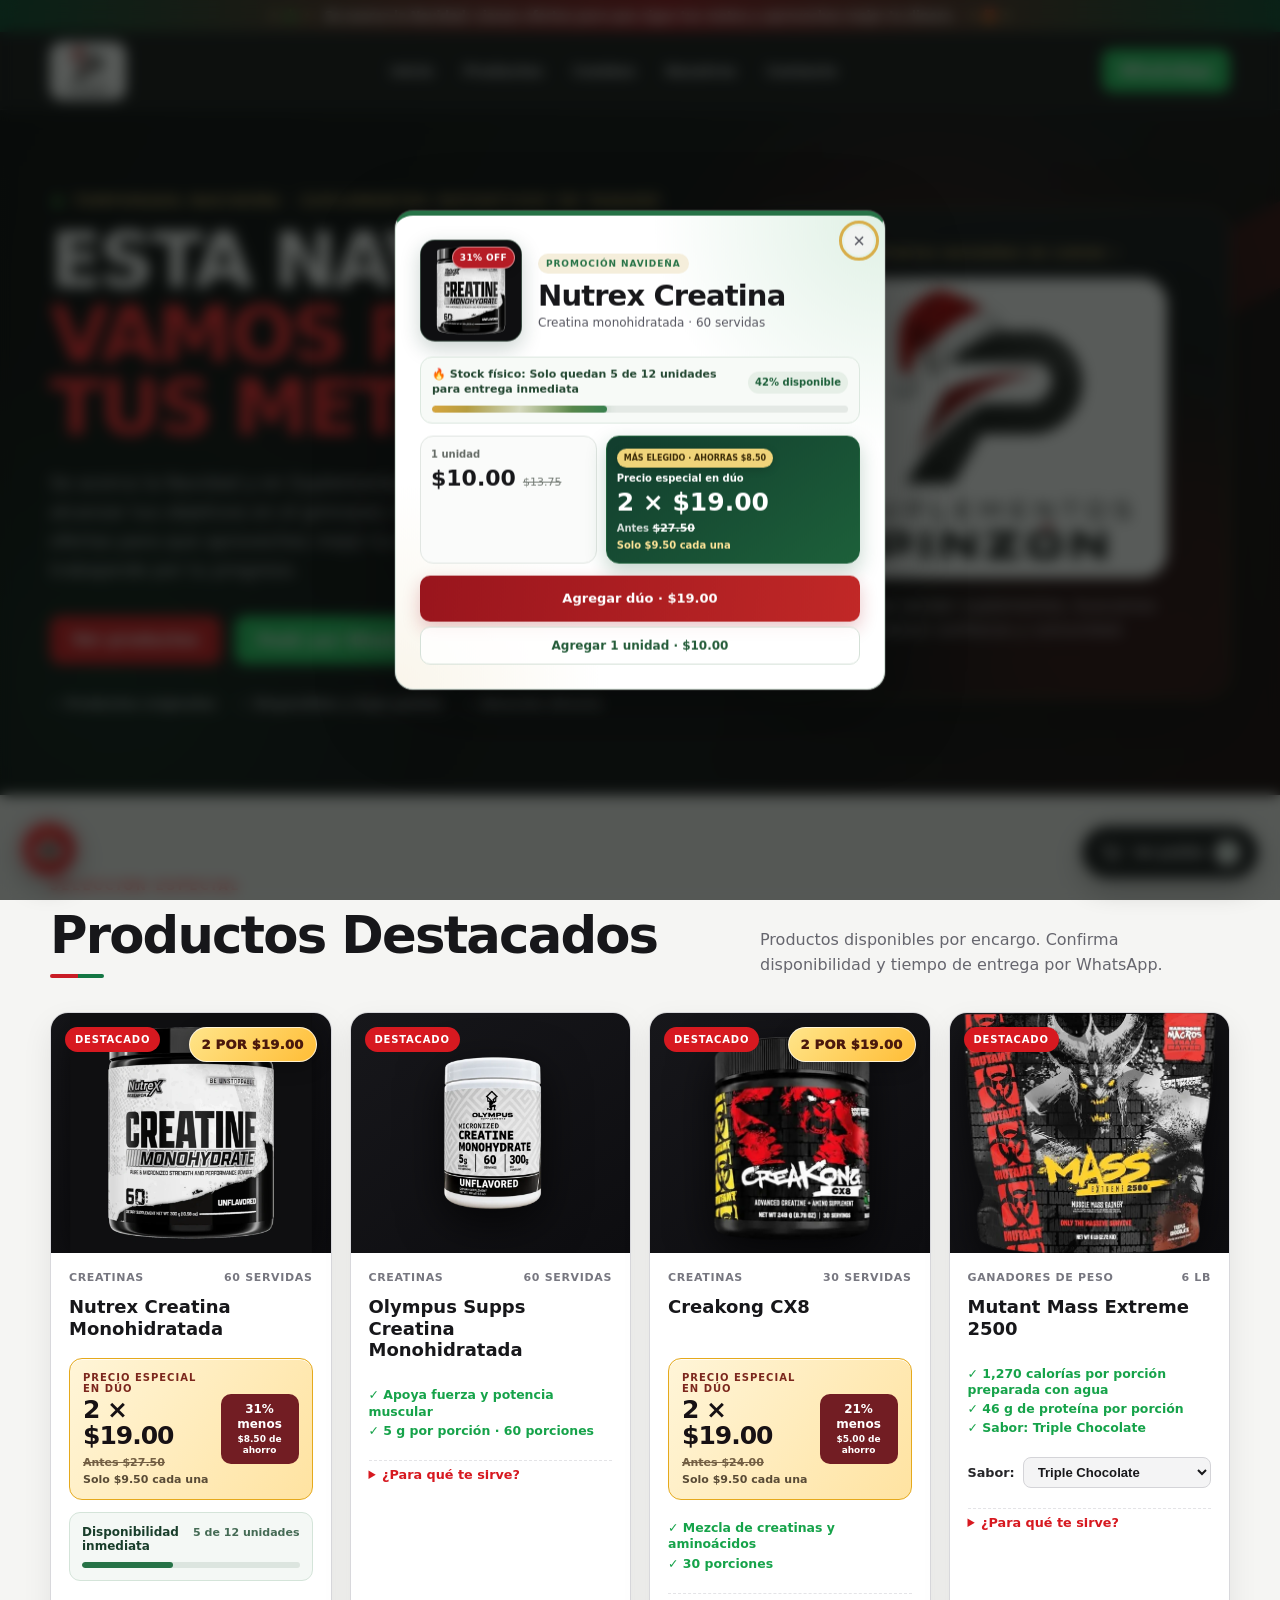
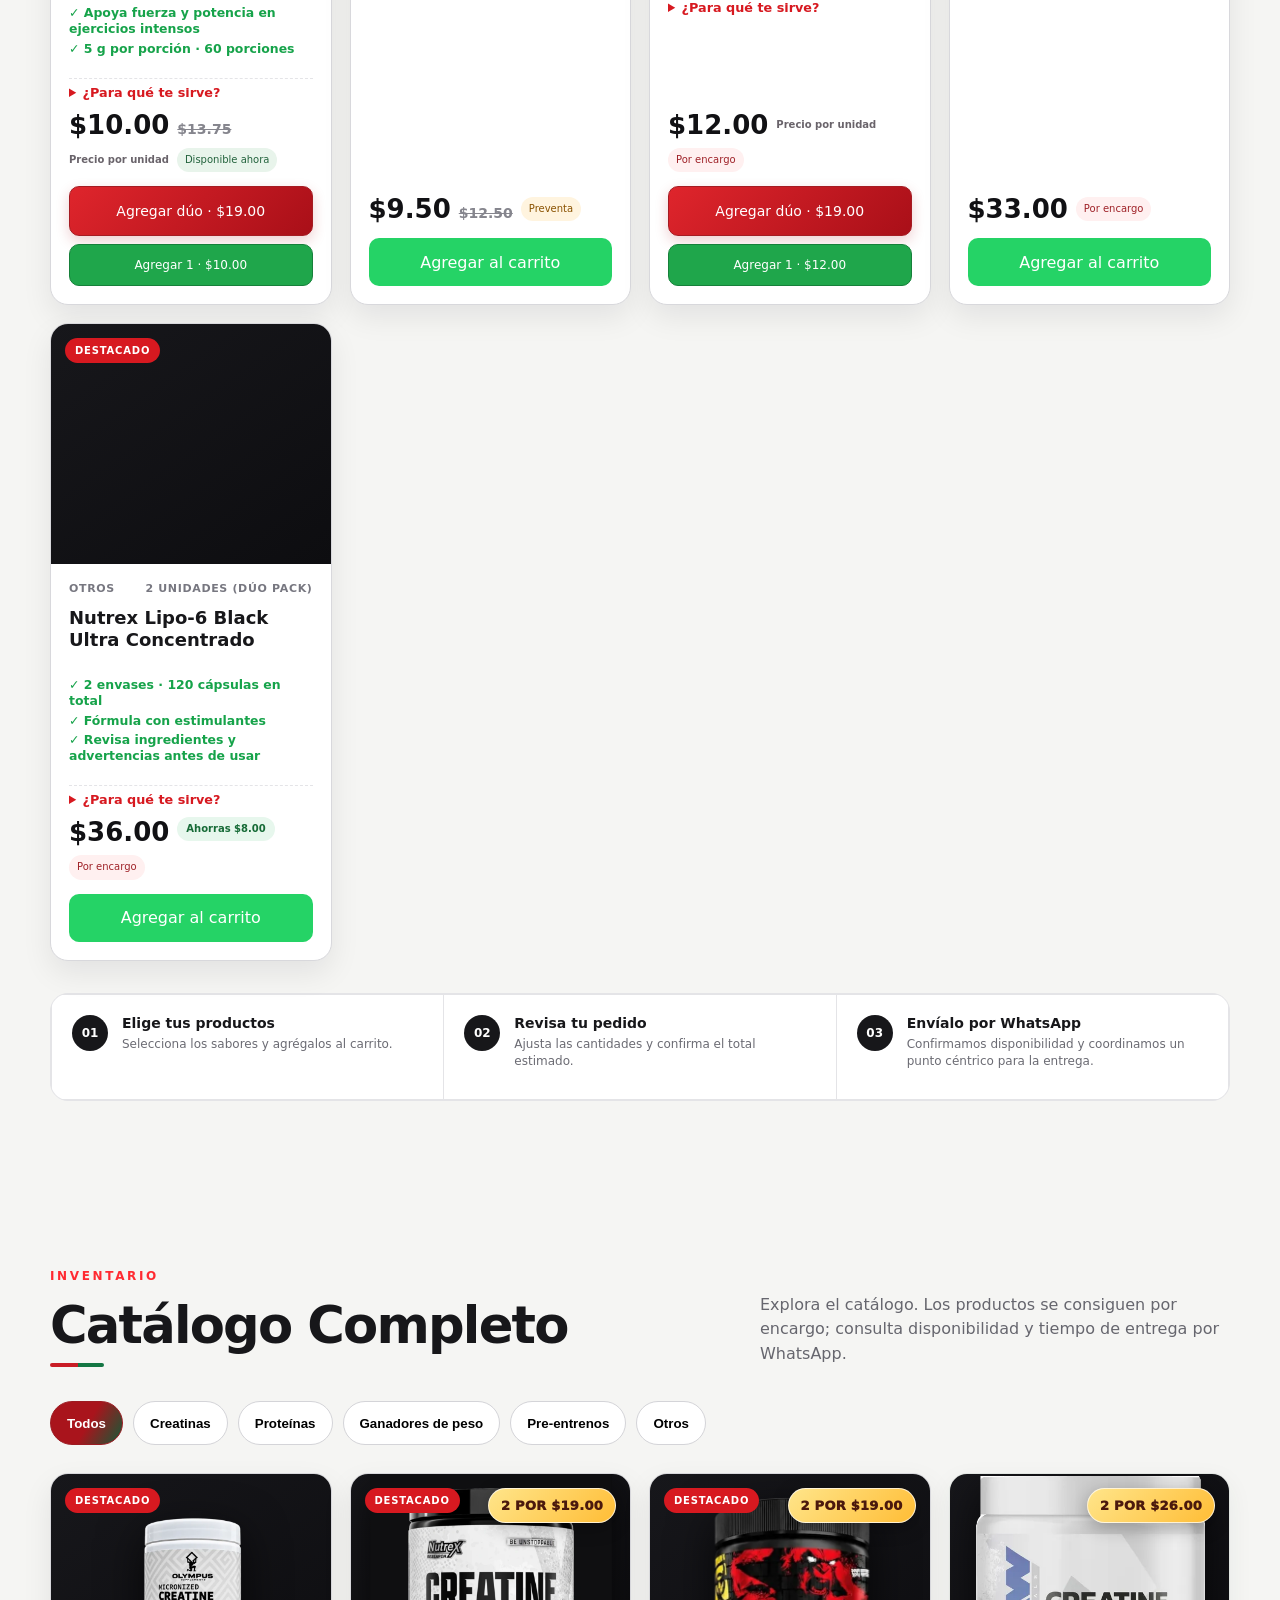
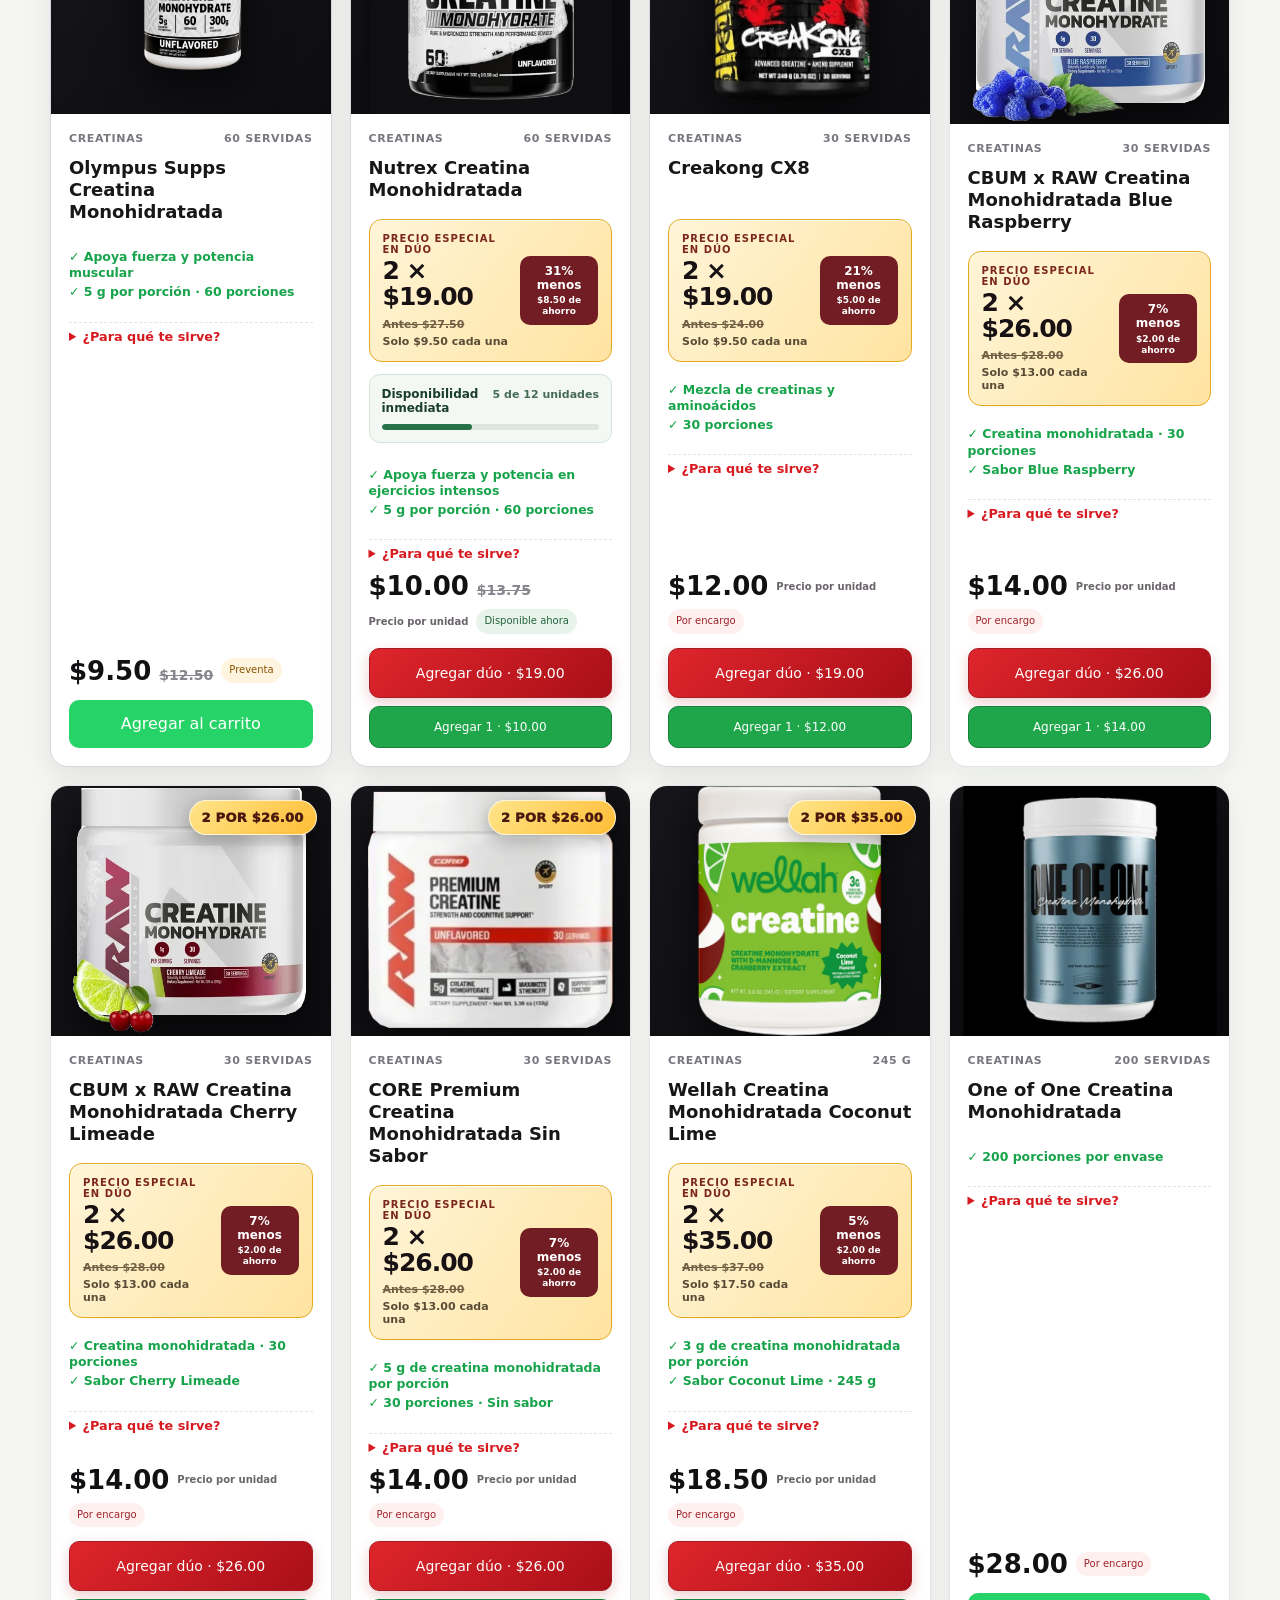
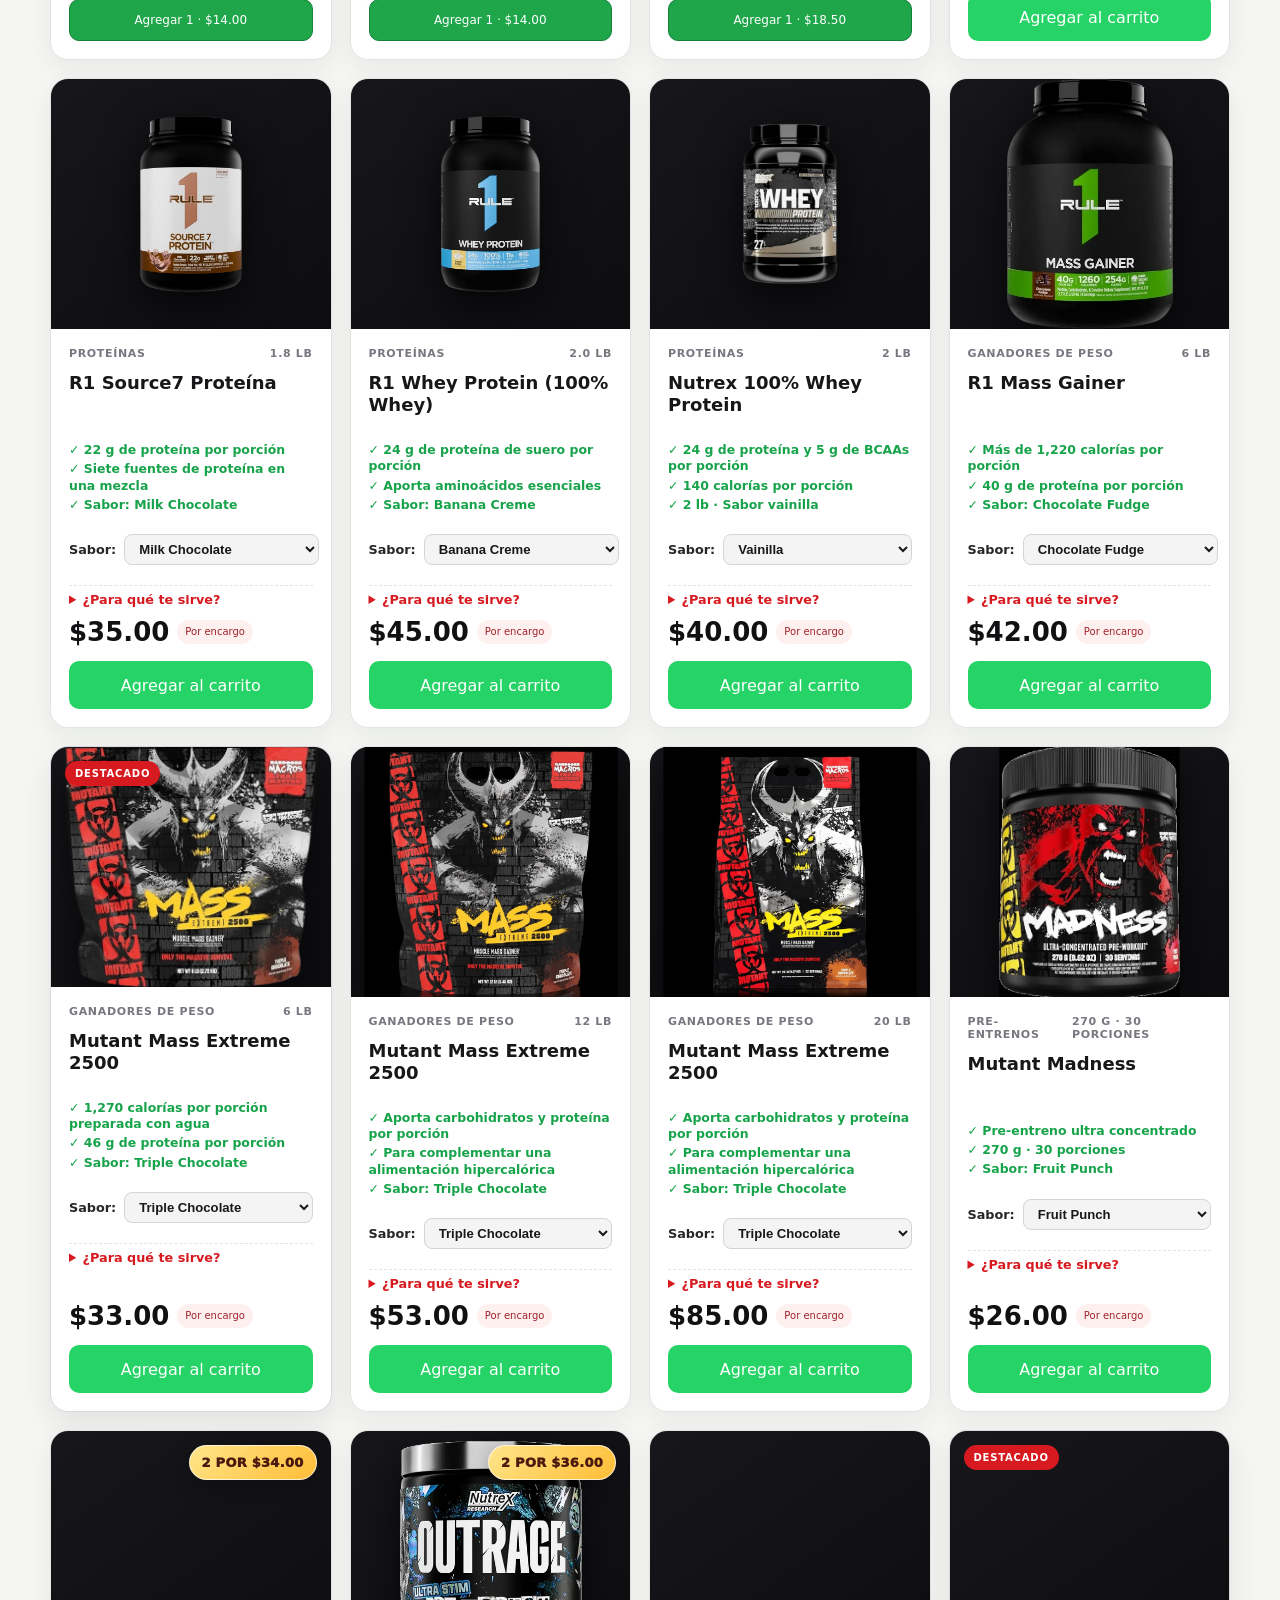
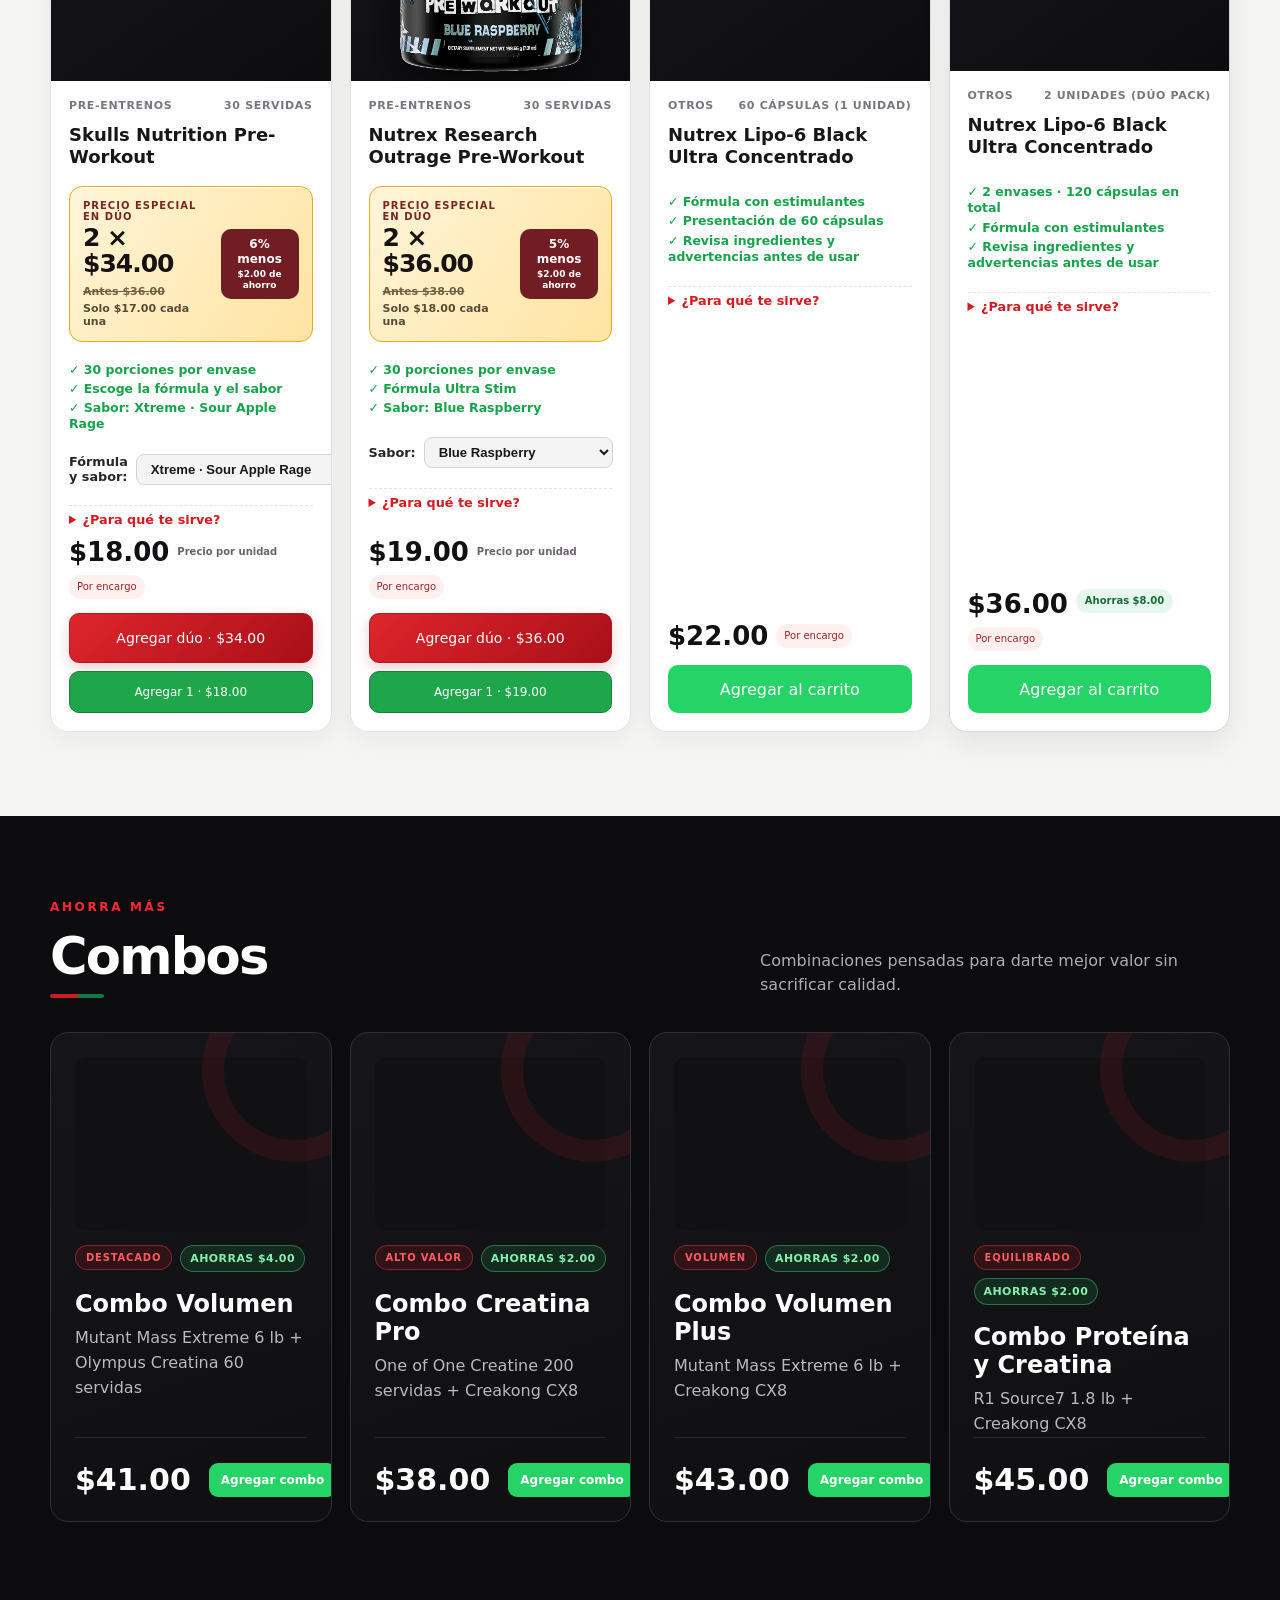
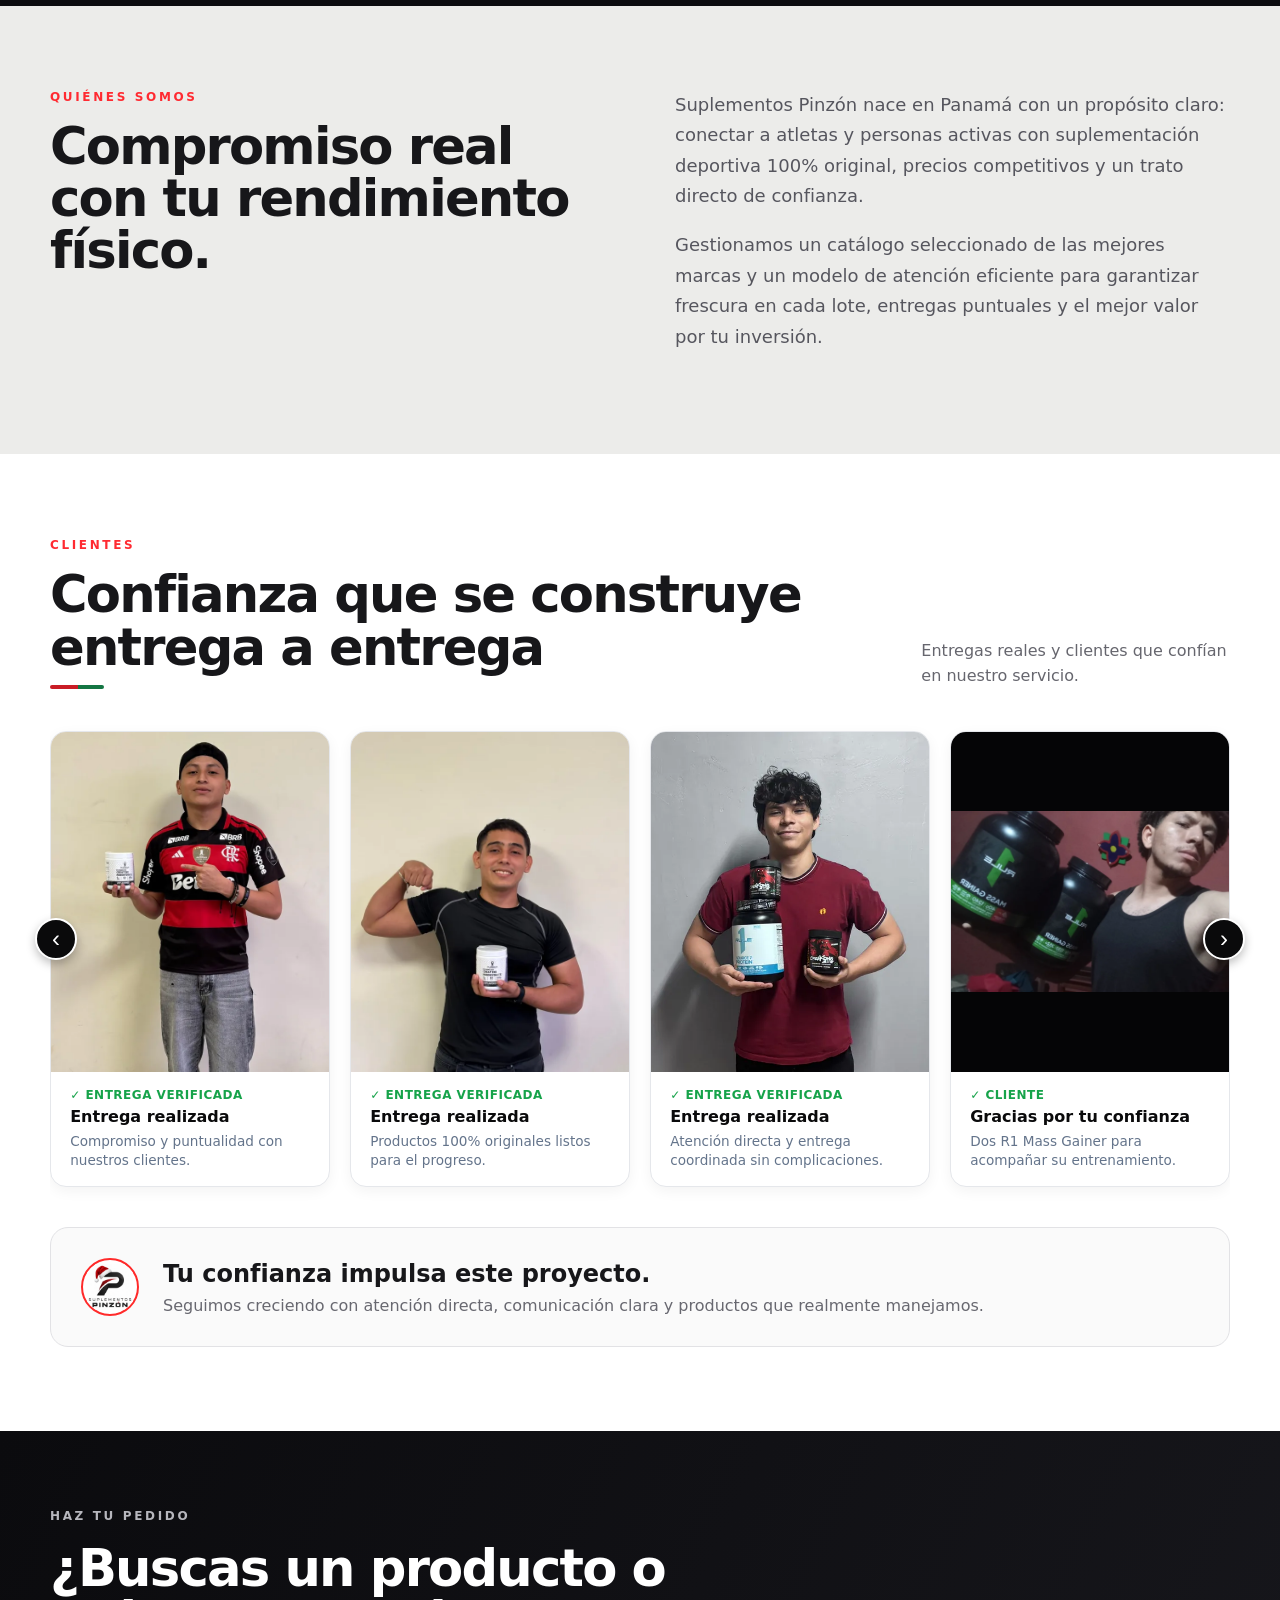
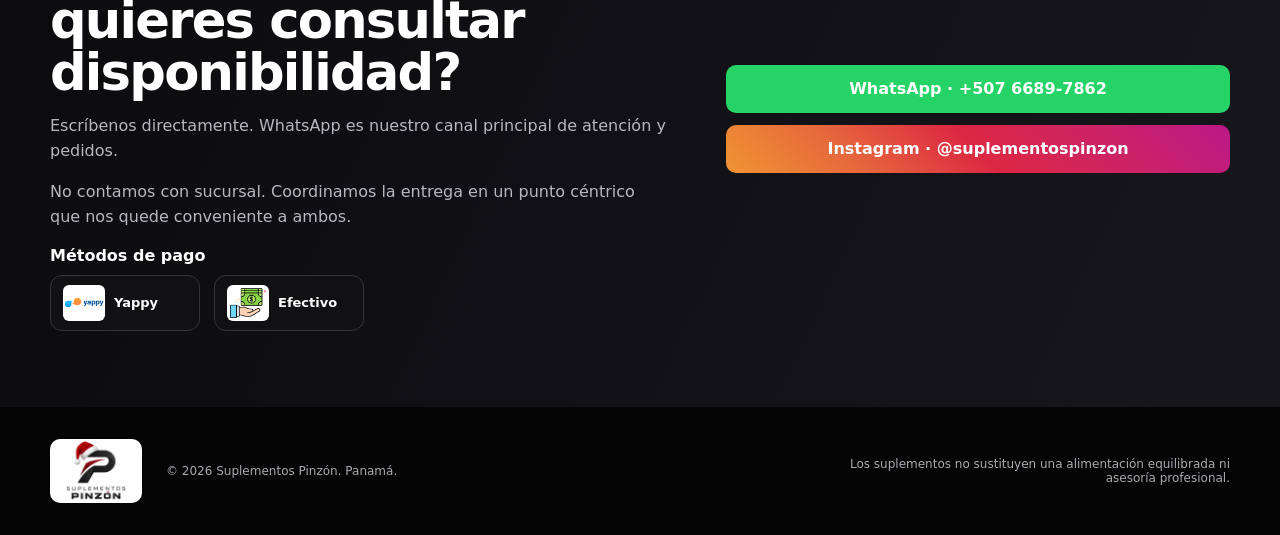
==== commit 9235b2d7: "Más efectos" ====
--- a/index.html
+++ b/index.html
@@ -6,7 +6,7 @@
   <meta name="theme-color" content="#73151b" />
   <meta name="description" content="Suplementos Pinzón: creatinas, proteínas, ganadores de peso y suplementos deportivos en Panamá. Productos originales, disponibles y bajo pedido." />
   <title>Suplementos Pinzón | Panamá</title>
-  <link rel="stylesheet" href="styles.css?v=83" />
+  <link rel="stylesheet" href="styles.css?v=84" />
 </head>
 <body>
   <div class="holiday-announcement">
--- a/styles.css
+++ b/styles.css
@@ -1379,19 +1379,41 @@
   border-top: 5px solid #277347;
   border-radius: 18px;
   background:
-    radial-gradient(circle at 100% 0, rgba(220, 239, 226, .8), transparent 34%),
+    radial-gradient(circle at 100% 0, rgba(220, 239, 226, .9), transparent 34%),
+    radial-gradient(circle at 0 100%, rgba(245, 238, 219, .55), transparent 30%),
     #fff;
   color: #17171a;
-  box-shadow: 0 24px 80px rgba(0, 0, 0, .32);
+  box-shadow: 0 24px 80px rgba(0, 0, 0, .32), 0 0 0 1px rgba(255, 255, 255, .18);
 }
 
 .nutrex-notice[open] {
-  animation: nutrex-notice-in .35s cubic-bezier(.2, .8, .2, 1) both;
+  animation: nutrex-notice-in .48s cubic-bezier(.16, 1, .3, 1) both;
 }
 
 .nutrex-notice::backdrop {
   background: rgba(10, 14, 11, .68);
-  backdrop-filter: blur(5px);
+  backdrop-filter: blur(7px);
+  animation: nutrex-backdrop-in .3s ease-out both;
+}
+
+.nutrex-notice[open] .nutrex-notice-product {
+  animation: nutrex-content-in .45s .06s both;
+}
+
+.nutrex-notice[open] .nutrex-stock-live {
+  animation: nutrex-content-in .45s .11s both;
+}
+
+.nutrex-notice[open] .nutrex-notice-prices {
+  animation: nutrex-content-in .45s .16s both;
+}
+
+.nutrex-notice[open] .nutrex-notice-cta {
+  animation: nutrex-content-in .45s .21s both, nutrex-cta-gradient 5s ease infinite, nutrex-cta-glow 3.2s 1.2s ease-in-out infinite;
+}
+
+.nutrex-notice[open] .nutrex-notice-secondary {
+  animation: nutrex-content-in .45s .26s both;
 }
 
 .nutrex-notice-product {
@@ -1410,7 +1432,8 @@
   border: 1px solid rgba(255, 255, 255, .18);
   border-radius: 15px;
   background: #10251a;
-  box-shadow: 0 7px 20px rgba(18, 61, 46, .22);
+  box-shadow: 0 7px 20px rgba(18, 61, 46, .22), 0 0 0 4px rgba(255, 255, 255, .72);
+  animation: nutrex-image-float 4s ease-in-out infinite;
 }
 
 .nutrex-notice-image img {
@@ -1433,6 +1456,7 @@
   font-size: 9px;
   font-weight: 900;
   letter-spacing: .04em;
+  animation: nutrex-badge-pulse 2.4s ease-in-out infinite;
 }
 
 .nutrex-notice-product-copy {
@@ -1507,11 +1531,22 @@
 }
 
 .nutrex-stock-meter > span {
+  position: relative;
   display: block;
   height: 100%;
   border-radius: inherit;
   background: linear-gradient(90deg, #d6a53d, #38804e);
   transition: width .4s ease;
+  box-shadow: 0 0 10px rgba(56, 128, 78, .35);
+}
+
+.nutrex-stock-meter > span::after {
+  position: absolute;
+  inset: 0;
+  border-radius: inherit;
+  background: linear-gradient(100deg, transparent 20%, rgba(255, 255, 255, .65) 50%, transparent 80%);
+  content: "";
+  animation: nutrex-meter-shine 2.8s ease-in-out infinite;
 }
 
 .nutrex-notice-feedback {
@@ -1539,6 +1574,15 @@
   border: 1px solid #e1e6e2;
   border-radius: 13px;
   background: #fafbfa;
+  transition: transform .24s ease, box-shadow .24s ease, border-color .24s ease;
+}
+
+@media (hover: hover) {
+  .nutrex-notice-price:hover {
+    transform: translateY(-3px);
+    border-color: #b7cdbd;
+    box-shadow: 0 9px 20px rgba(29, 96, 58, .12);
+  }
 }
 
 .nutrex-notice-price > span {
@@ -1572,10 +1616,32 @@
 }
 
 .nutrex-notice-price--duo {
+  position: relative;
+  overflow: hidden;
   gap: 5px;
   border-color: #1d603a;
-  background: linear-gradient(145deg, #123d2e, #1d603a);
-  box-shadow: 0 8px 20px rgba(29, 96, 58, .2);
+  background: linear-gradient(145deg, #123d2e, #1d603a 55%, #287847);
+  background-size: 180% 180%;
+  box-shadow: 0 8px 20px rgba(29, 96, 58, .25);
+  animation: nutrex-duo-glow 5s ease-in-out infinite;
+}
+
+.nutrex-notice-price--duo::after {
+  position: absolute;
+  top: -50%;
+  bottom: -50%;
+  left: -70%;
+  width: 35%;
+  transform: rotate(22deg);
+  background: linear-gradient(90deg, transparent, rgba(255, 255, 255, .14), transparent);
+  content: "";
+  pointer-events: none;
+  animation: nutrex-card-shine 5.2s 1s ease-in-out infinite;
+}
+
+.nutrex-notice-price--duo > * {
+  position: relative;
+  z-index: 1;
 }
 
 .nutrex-notice-price--duo > span:not(.nutrex-notice-choice-badge),
@@ -1593,6 +1659,13 @@
   color: #3b2b08;
   font-size: 8px;
   line-height: 1.2;
+  box-shadow: 0 2px 8px rgba(0, 0, 0, .16);
+  transition: transform .2s ease, box-shadow .2s ease;
+}
+
+.nutrex-notice-price--duo:hover .nutrex-notice-choice-badge {
+  transform: translateY(-1px);
+  box-shadow: 0 4px 11px rgba(0, 0, 0, .2);
 }
 
 .nutrex-notice-price--duo > strong {
@@ -1632,10 +1705,24 @@
 }
 
 .nutrex-notice-cta {
+  position: relative;
+  overflow: hidden;
   border: 0;
-  background: linear-gradient(100deg, #a9141c, #c12827);
+  background: linear-gradient(100deg, #99151d, #c12827, #a9141c);
+  background-size: 200% 100%;
   box-shadow: 0 7px 18px rgba(169, 20, 28, .24);
   color: #fff;
+  animation: nutrex-cta-gradient 5s ease infinite;
+}
+
+.nutrex-notice-cta::after {
+  position: absolute;
+  inset: 0;
+  transform: translateX(-120%);
+  background: linear-gradient(105deg, transparent 28%, rgba(255, 255, 255, .23) 50%, transparent 72%);
+  content: "";
+  pointer-events: none;
+  animation: nutrex-button-shine 4.4s 1.4s ease-in-out infinite;
 }
 
 .nutrex-notice-secondary {
@@ -1655,6 +1742,7 @@
 
 .nutrex-notice-cta:hover {
   box-shadow: 0 9px 22px rgba(169, 20, 28, .3);
+  animation-play-state: paused;
 }
 
 .nutrex-notice-cta:focus-visible,
@@ -1700,6 +1788,62 @@
   }
 }
 
+@keyframes nutrex-content-in {
+  from {
+    opacity: 0;
+    transform: translateY(9px);
+  }
+  to {
+    opacity: 1;
+    transform: translateY(0);
+  }
+}
+
+@keyframes nutrex-backdrop-in {
+  from { opacity: 0; }
+  to { opacity: 1; }
+}
+
+@keyframes nutrex-image-float {
+  0%, 100% { transform: translateY(0) rotate(0); }
+  50% { transform: translateY(-3px) rotate(-1deg); }
+}
+
+@keyframes nutrex-badge-pulse {
+  0%, 100% { box-shadow: 0 2px 8px rgba(0, 0, 0, .24); }
+  50% { box-shadow: 0 2px 12px rgba(181, 28, 37, .55), 0 0 0 3px rgba(255, 255, 255, .18); }
+}
+
+@keyframes nutrex-meter-shine {
+  0%, 30% { transform: translateX(-110%); }
+  70%, 100% { transform: translateX(120%); }
+}
+
+@keyframes nutrex-card-shine {
+  0%, 35% { left: -70%; }
+  75%, 100% { left: 140%; }
+}
+
+@keyframes nutrex-duo-glow {
+  0%, 100% { background-position: 0 50%; box-shadow: 0 8px 20px rgba(29, 96, 58, .22); }
+  50% { background-position: 100% 50%; box-shadow: 0 10px 26px rgba(29, 96, 58, .38); }
+}
+
+@keyframes nutrex-button-shine {
+  0%, 28% { transform: translateX(-120%); }
+  62%, 100% { transform: translateX(120%); }
+}
+
+@keyframes nutrex-cta-gradient {
+  0%, 100% { background-position: 0 50%; }
+  50% { background-position: 100% 50%; }
+}
+
+@keyframes nutrex-cta-glow {
+  0%, 100% { box-shadow: 0 7px 18px rgba(169, 20, 28, .22); }
+  50% { box-shadow: 0 9px 24px rgba(169, 20, 28, .38); }
+}
+
 @media (max-width: 620px) {
   .nutrex-notice {
     padding: 20px 17px;
